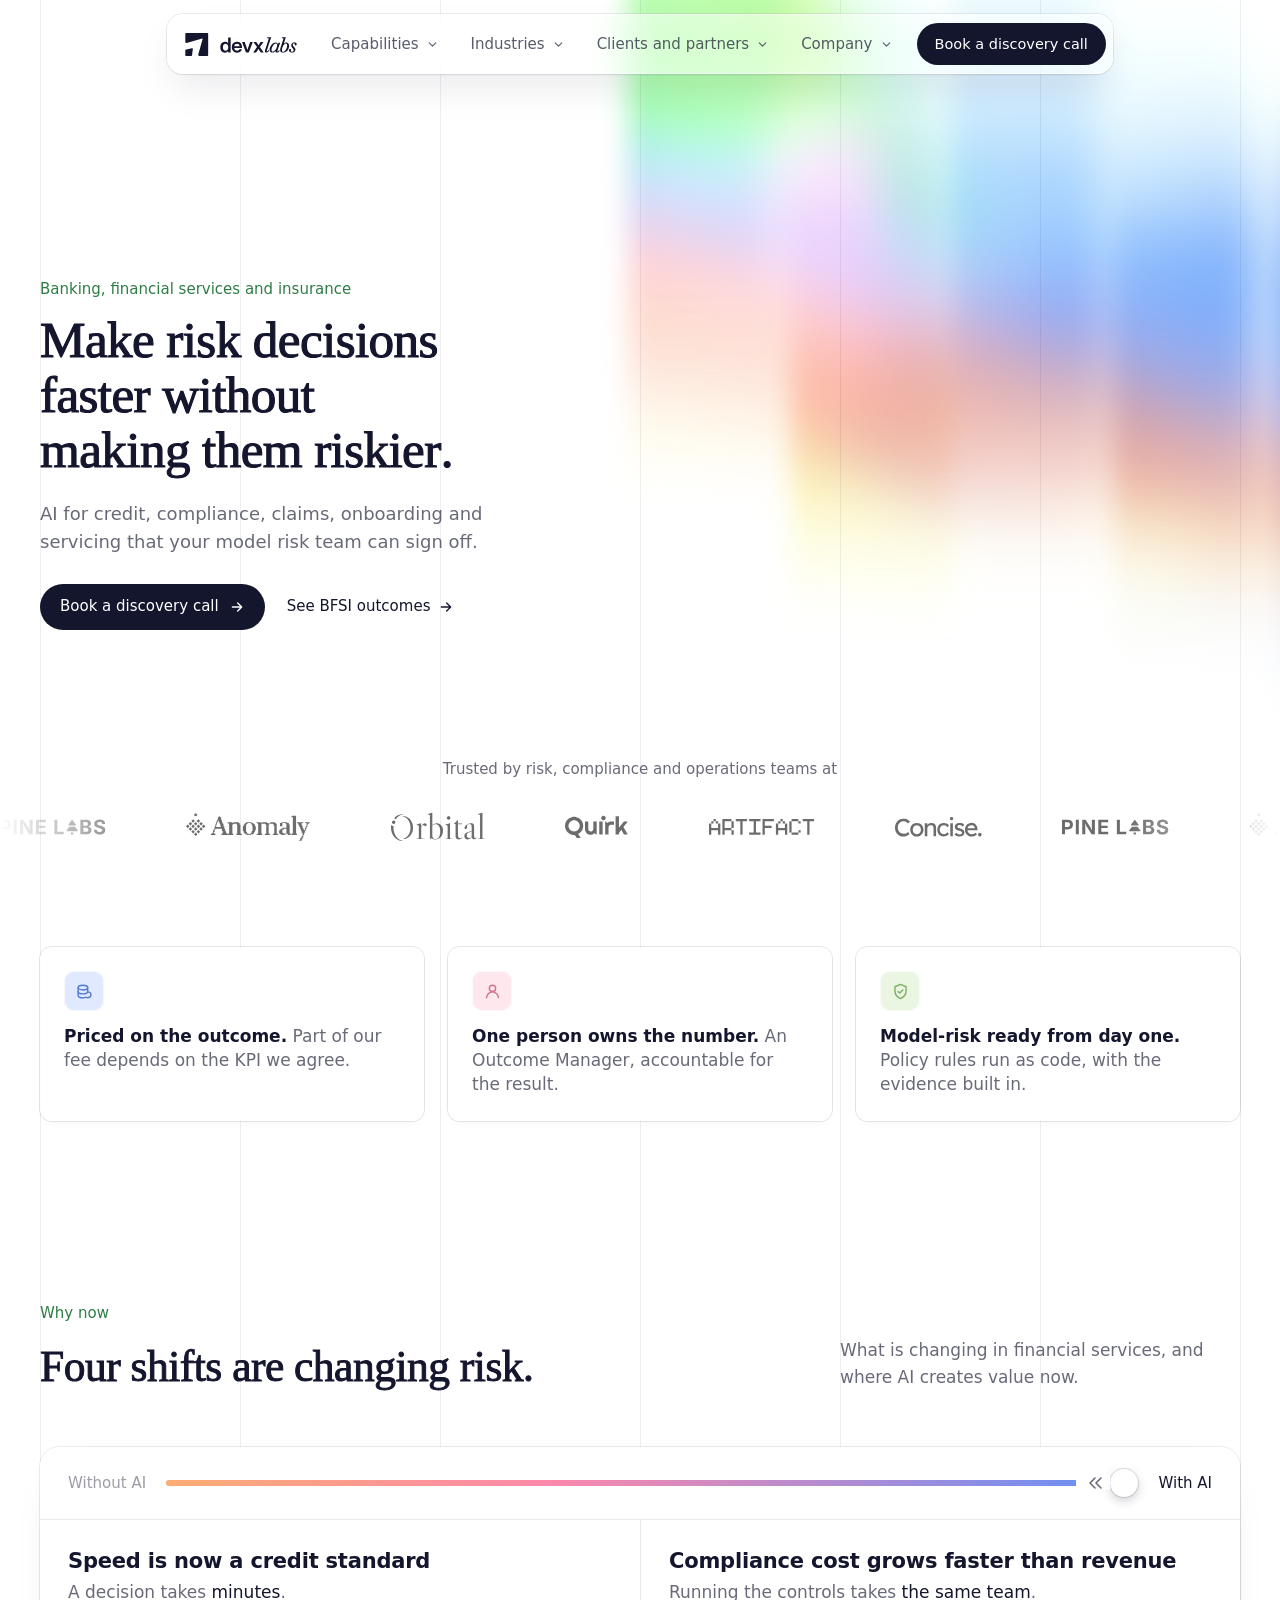
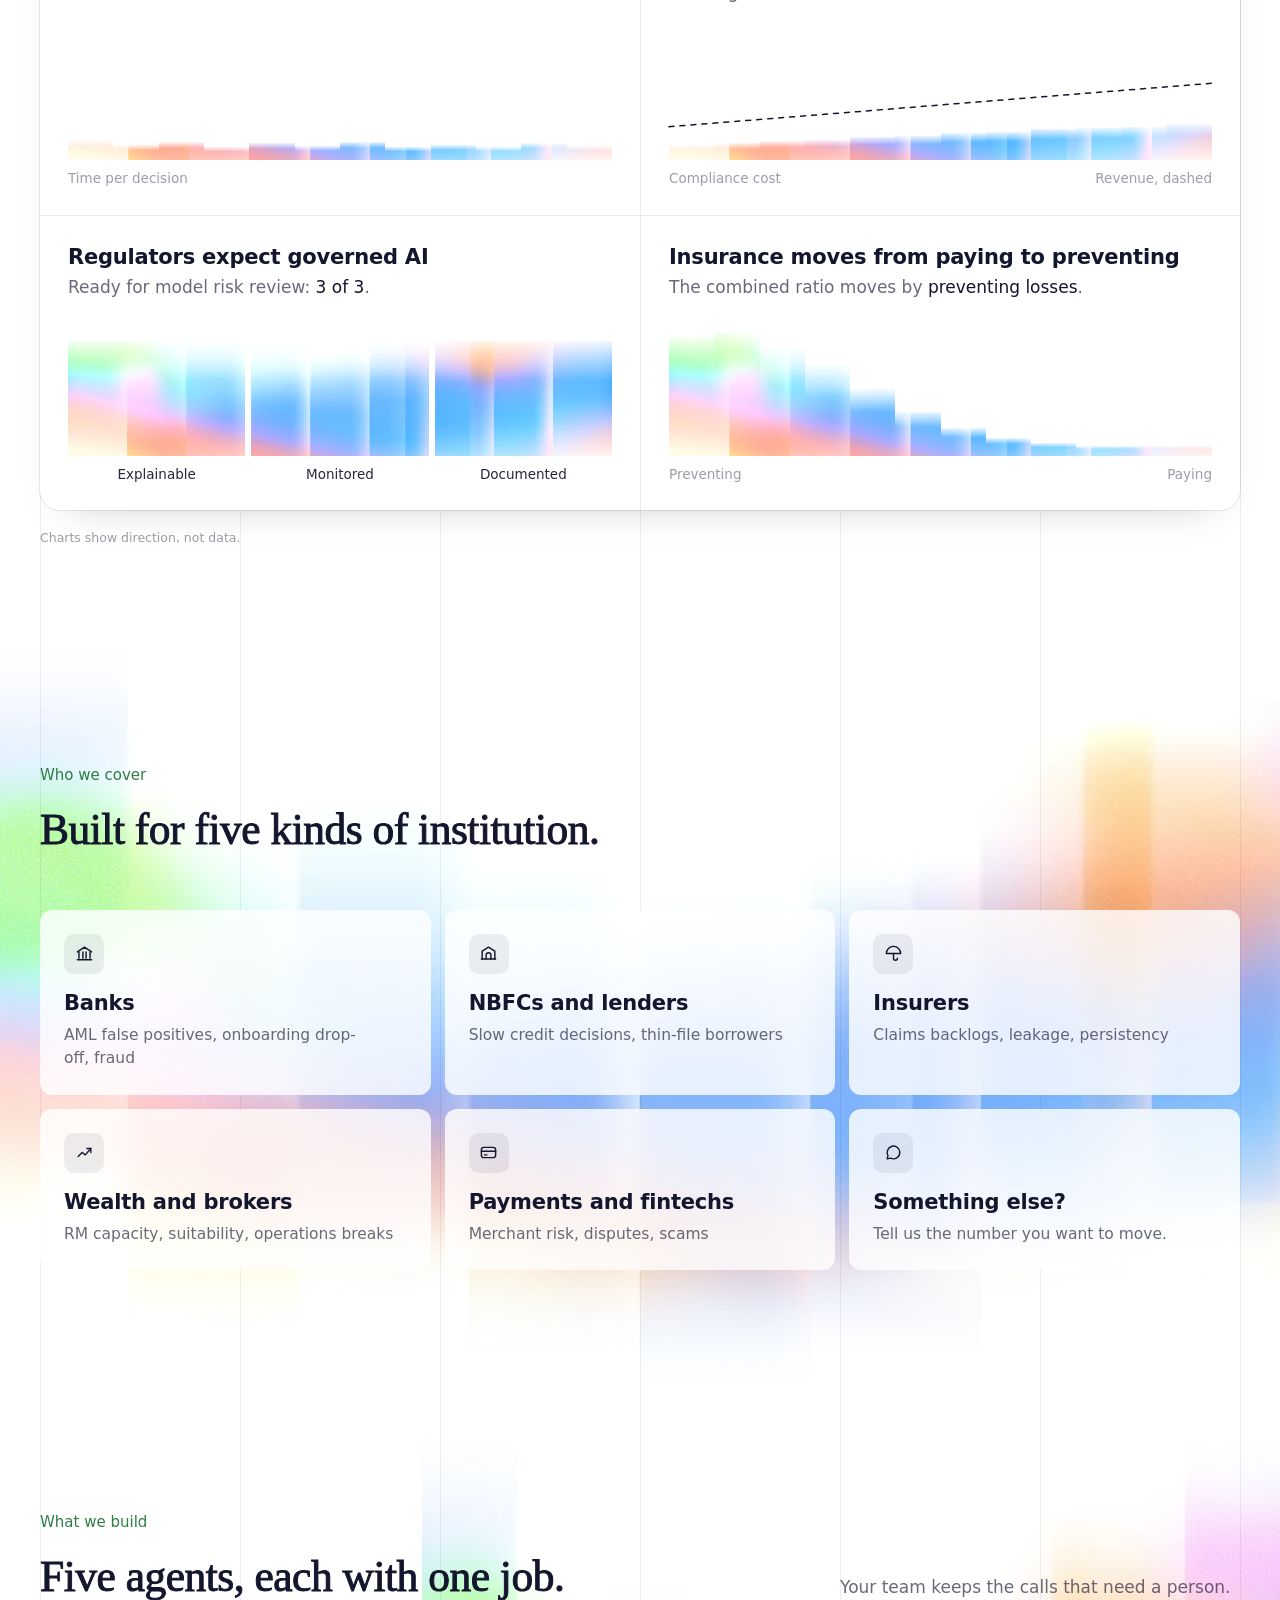
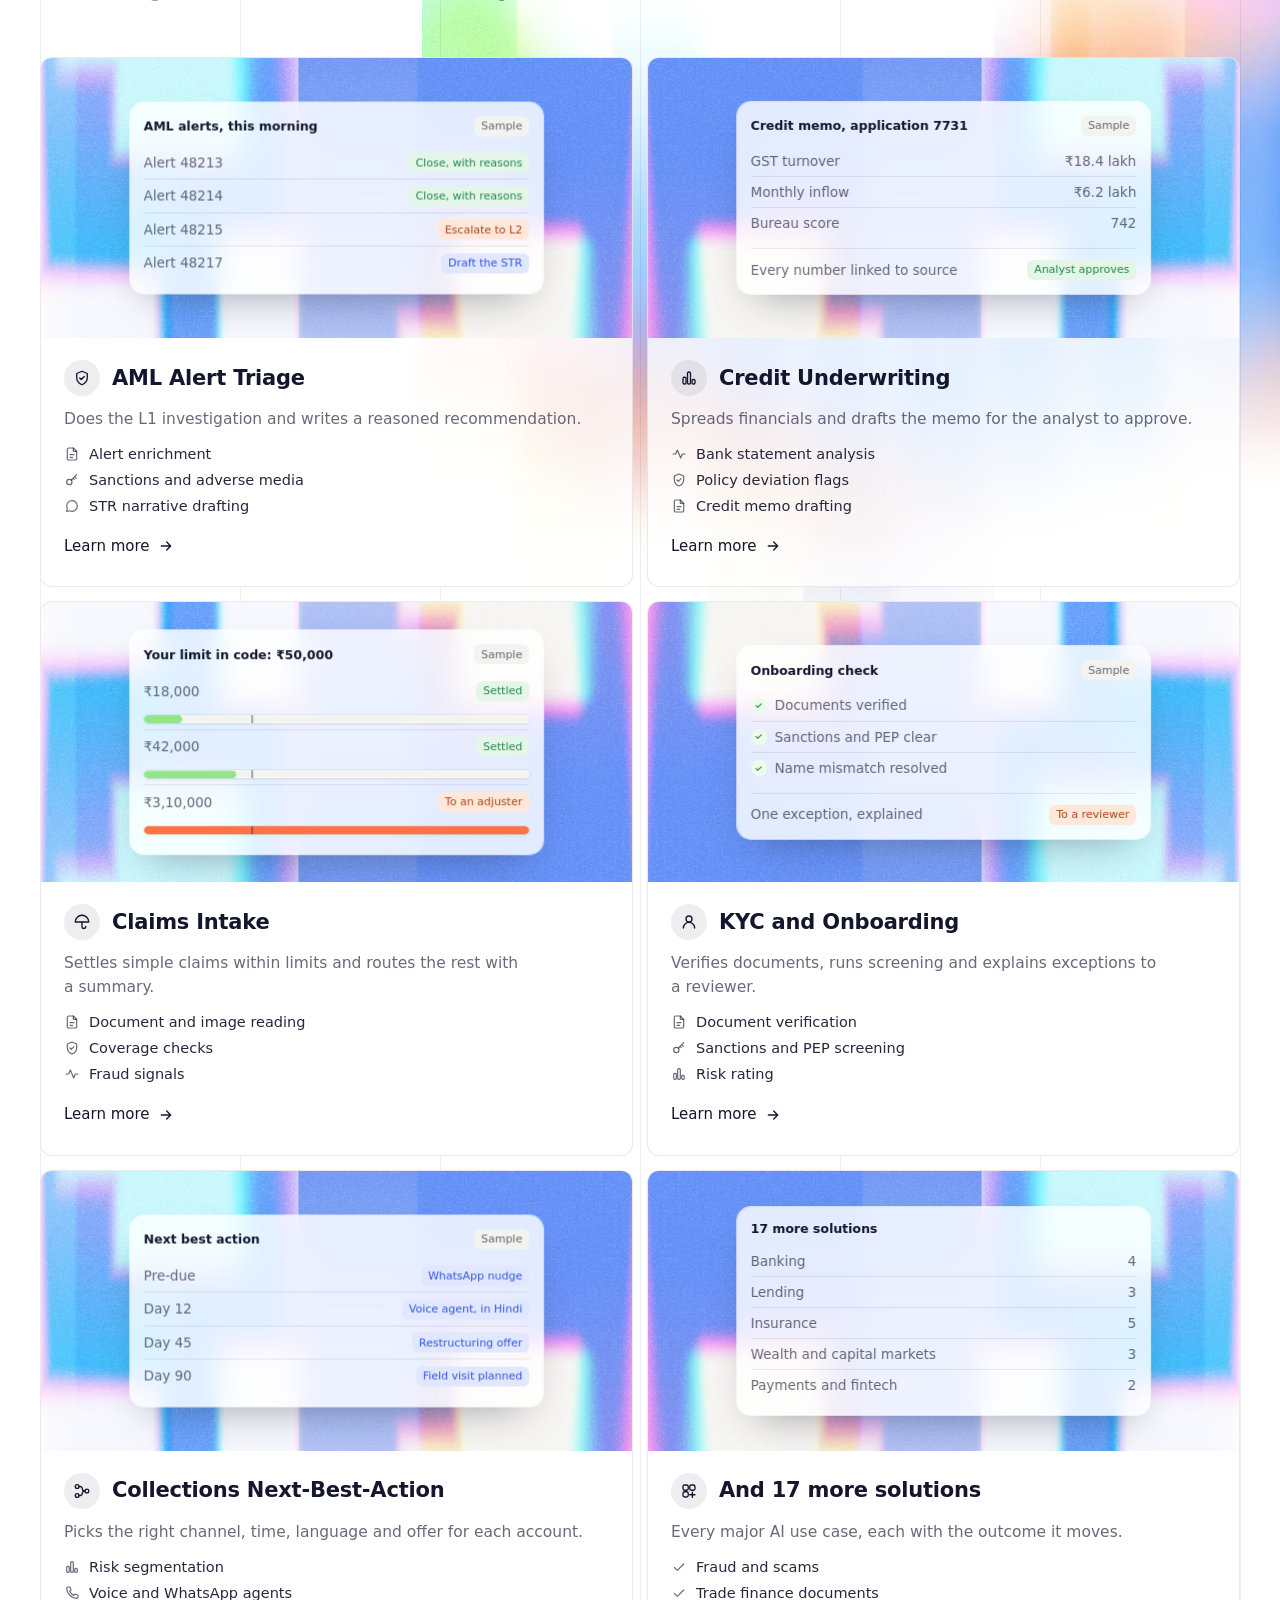
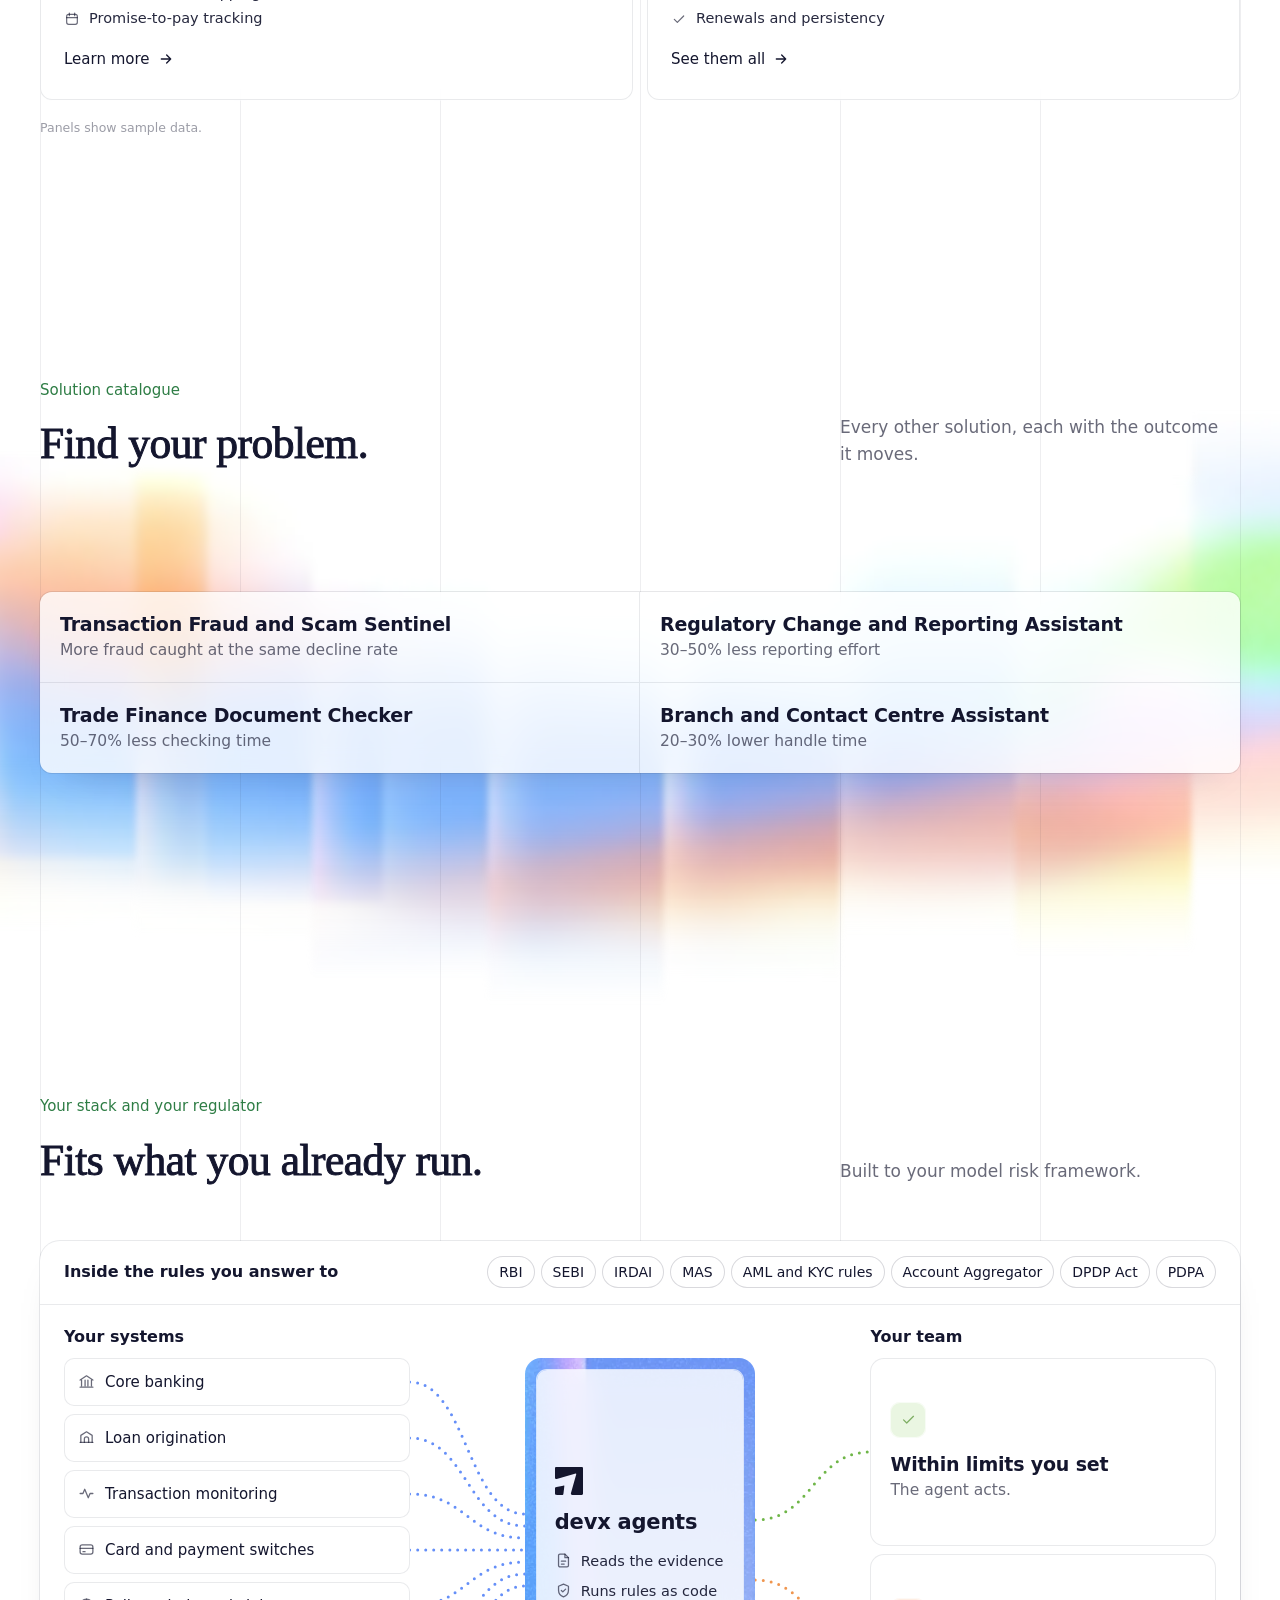
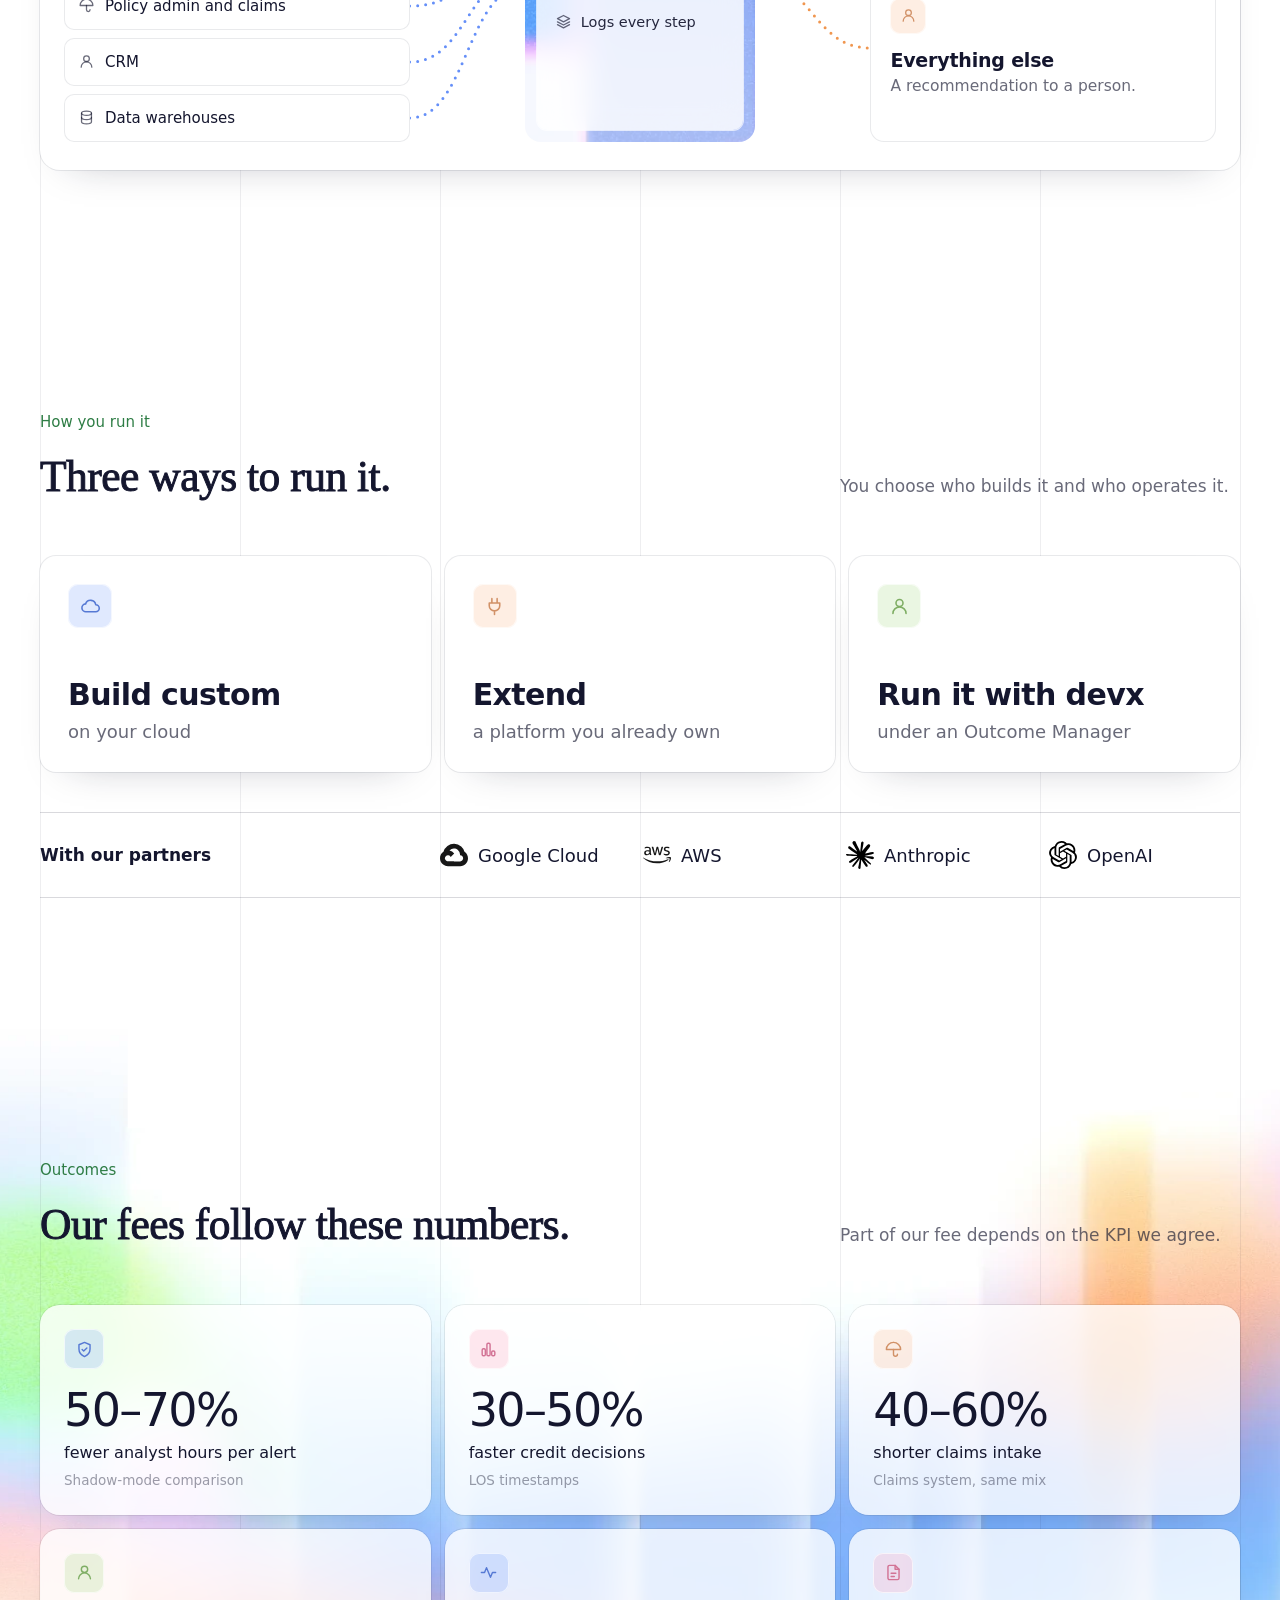
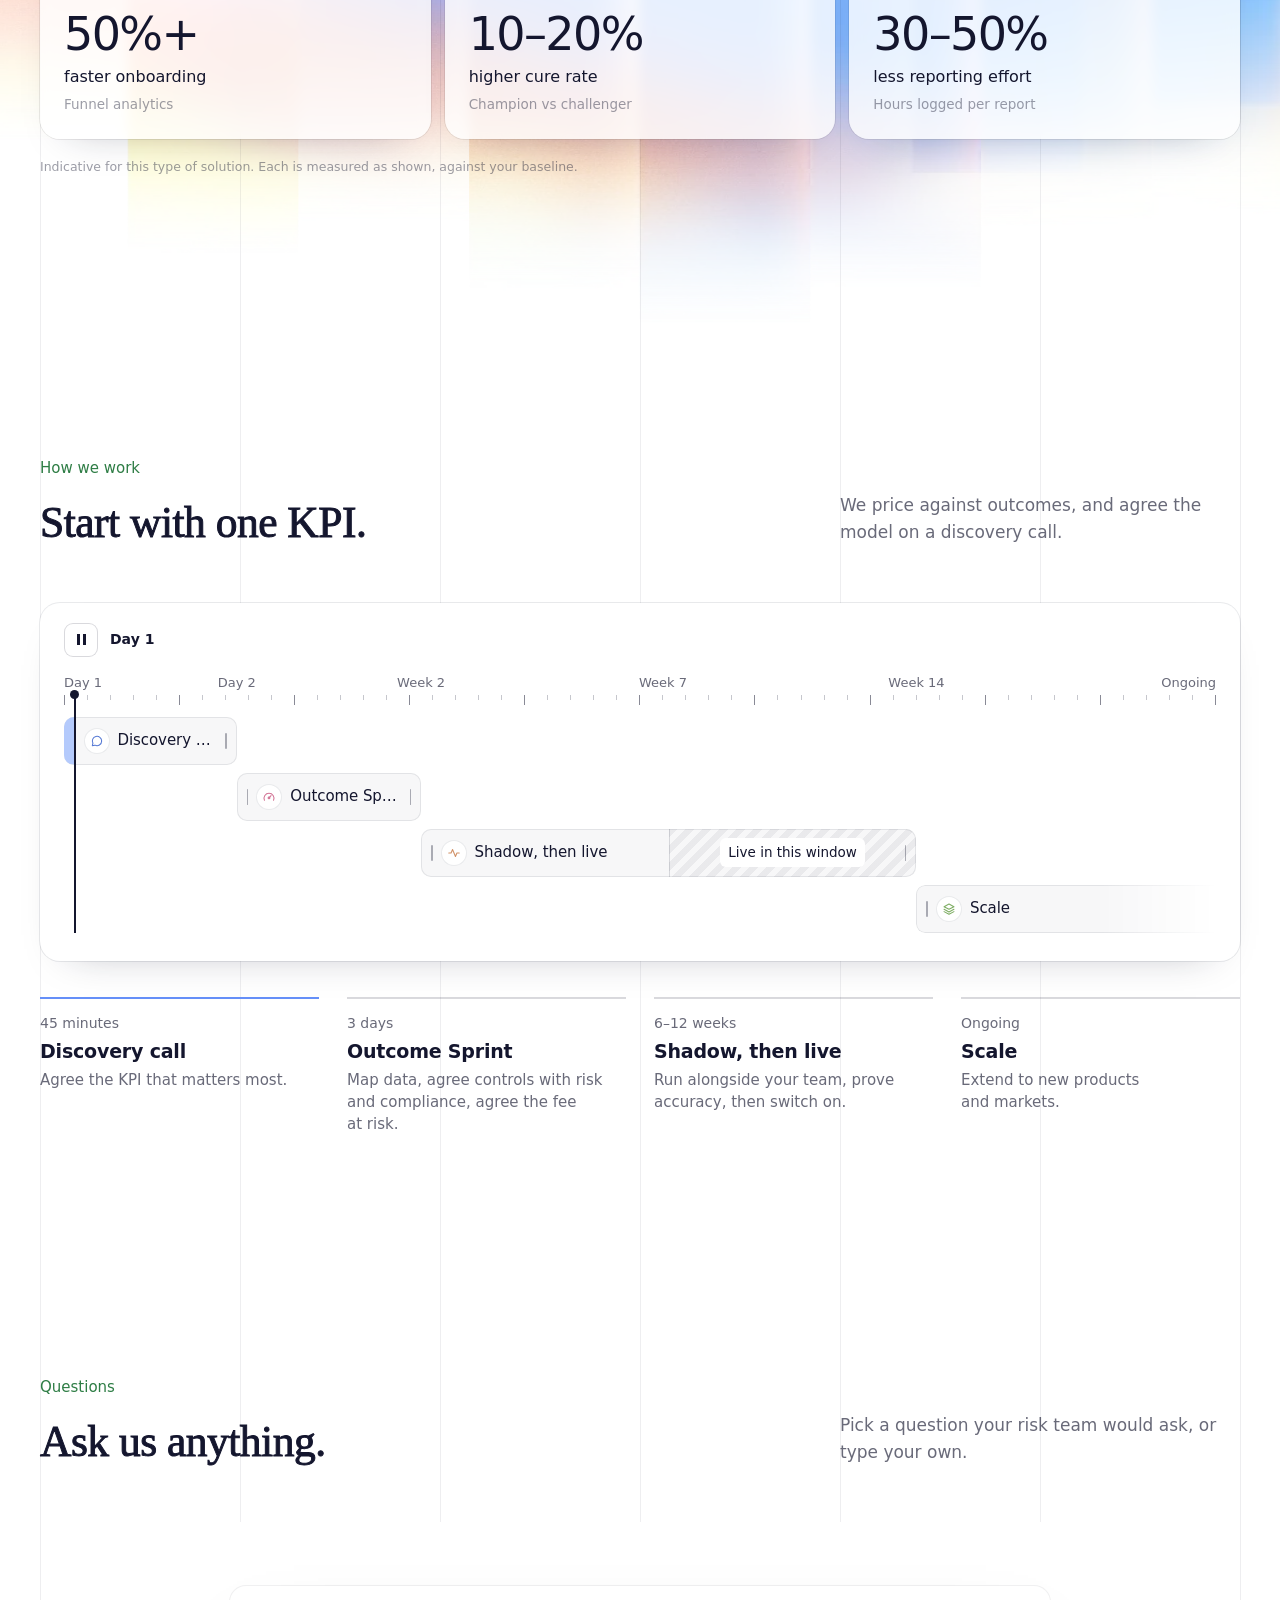
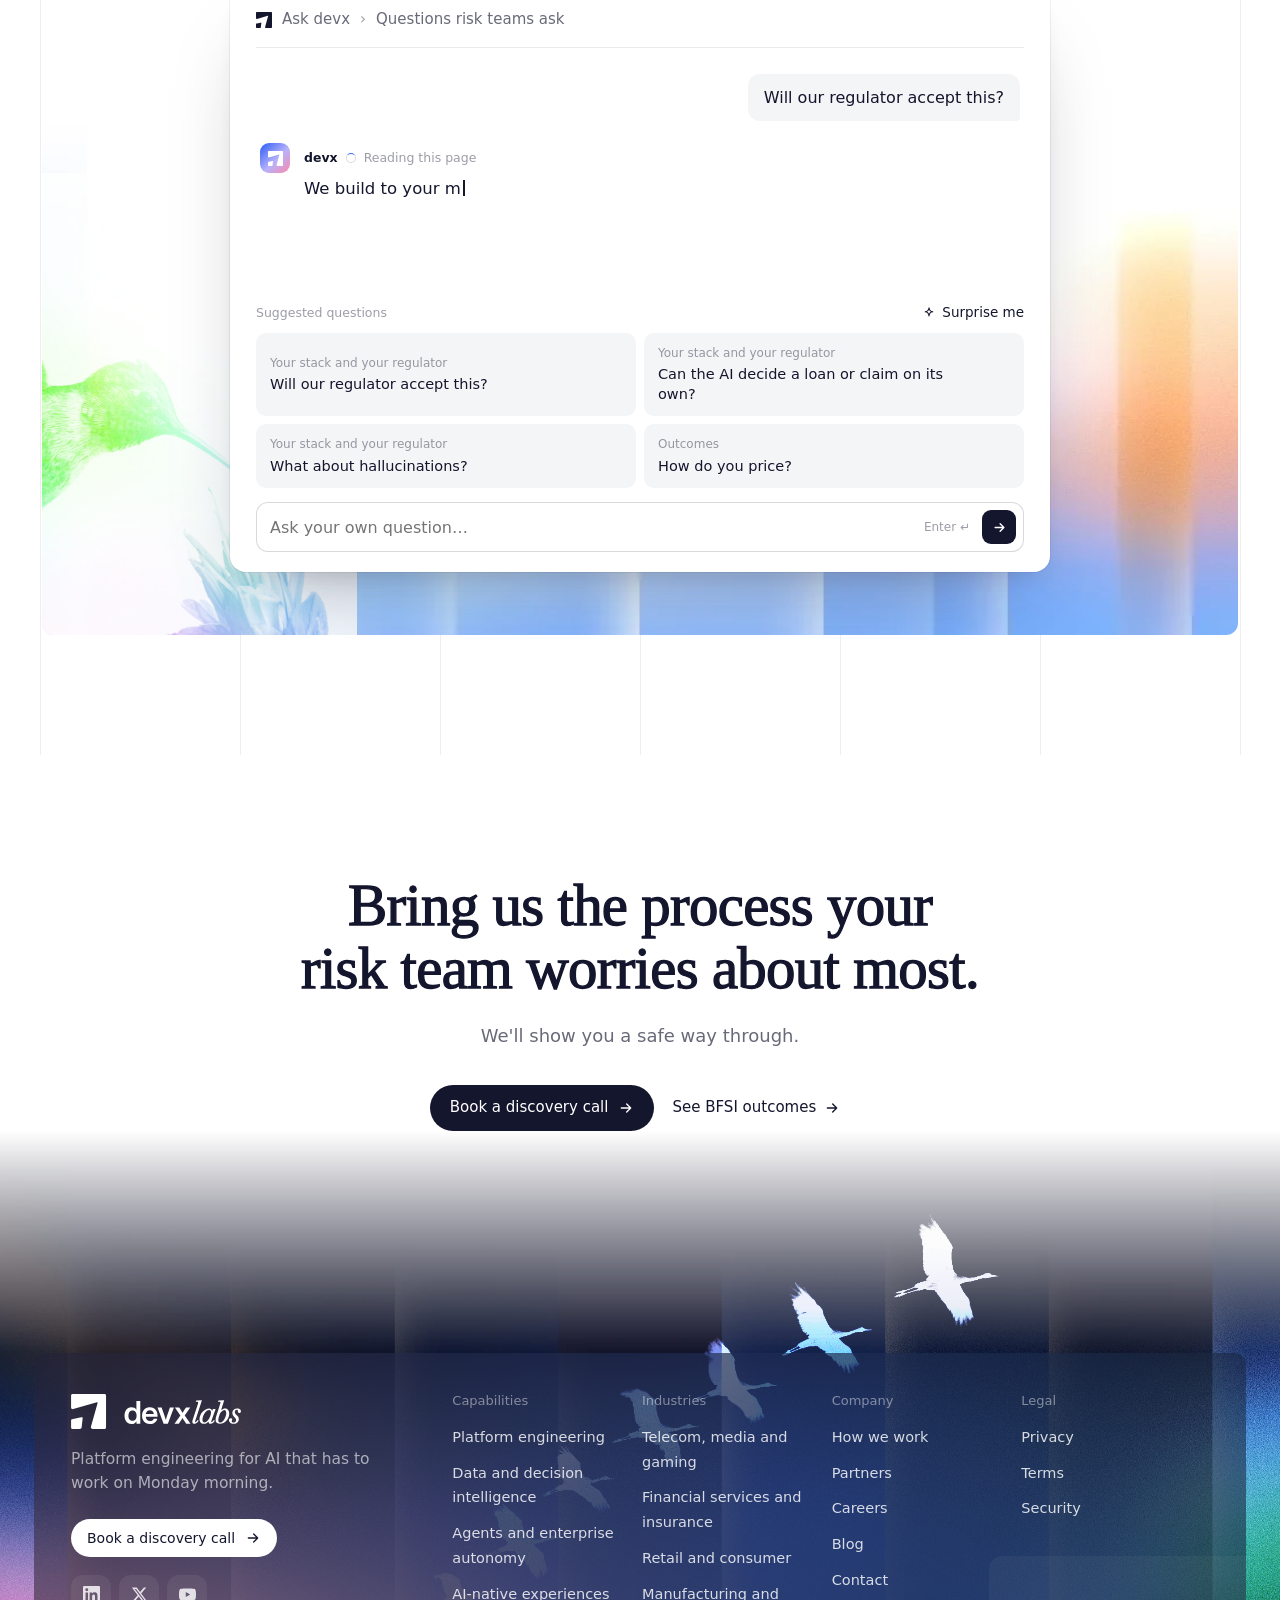
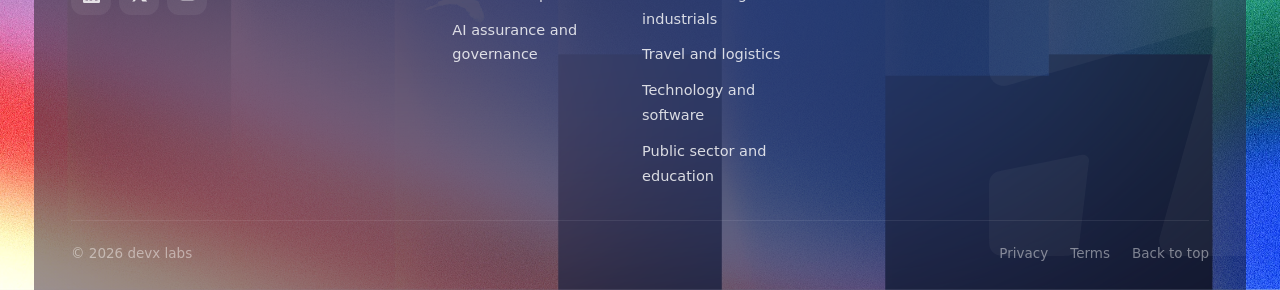
==== industry-financial-services.html @ 827ccb01 "v37: financial services page in colour Co-Authored-By: Claude Opus 5.5 <noreply@anthropic.com>" ====
<!doctype html>
<html lang="en"><head>
<meta charset="utf-8"><meta name="viewport" content="width=device-width, initial-scale=1">
<title>Banking, Financial Services and Insurance · devx labs</title>
<meta name="description" content="Make risk decisions faster without making them riskier. AI for credit, compliance, claims, onboarding and servicing that your model risk team can sign off. Shorter cycle times, fewer false positives, and a full audit trail behind every decision.">
<style>/* v28: antimetal-simple. One paper canvas whose light changes with the story (day, night for
   the problem, a stripe dawn back to day), one heading face (Cooper Light, thickened), Inter Display
   for everything else, dashed hairlines between sections, hairline cell grids, art only inside
   framed panels, devx blue as the only UI accent. */
/* registered so the whole page's light can transition: html.night swaps these, every var() follows */
@property --paper { syntax: "<color>"; inherits: true; initial-value: #fff; }
@property --hi { syntax: "<color>"; inherits: true; initial-value: #f6f5f1; }
@property --card { syntax: "<color>"; inherits: true; initial-value: #fff; }
@property --ink { syntax: "<color>"; inherits: true; initial-value: #14162e; }
@property --on-ink { syntax: "<color>"; inherits: true; initial-value: #fff; }
@property --t1 { syntax: "<color>"; inherits: true; initial-value: rgba(20,22,46,.92); }
@property --t2 { syntax: "<color>"; inherits: true; initial-value: rgba(20,22,46,.64); }
@property --t3 { syntax: "<color>"; inherits: true; initial-value: rgba(20,22,46,.42); }
@property --line { syntax: "<color>"; inherits: true; initial-value: rgba(20,22,46,.09); }
@property --line-2 { syntax: "<color>"; inherits: true; initial-value: rgba(20,22,46,.16); }
@property --dash { syntax: "<color>"; inherits: true; initial-value: rgba(20,22,46,.18); }
@property --wash { syntax: "<color>"; inherits: true; initial-value: rgba(20,22,46,.045); }
@property --gl { syntax: "<color>"; inherits: true; initial-value: rgba(20,22,46,.07); }
@font-face { font-family: "CooperL"; src: local("Cooper Lt BT Light"), local("CooperLtBT-Light"), local("Cooper Light BT"); font-weight: 300 400; }
@font-face { font-family: "CooperLI"; src: local("Cooper Lt BT Light Italic"), local("CooperLtBT-LightItalic"), local("Cooper Light Italic BT"); font-weight: 300 400; font-style: italic; }
@font-face { font-family: "InterD"; src: local("Inter Display"), local("InterDisplay-Regular"); font-weight: 400; }
@font-face { font-family: "InterD"; src: local("Inter Display Medium"), local("InterDisplay-Medium"); font-weight: 500; }
@font-face { font-family: "InterD"; src: local("Inter Display SemiBold"), local("InterDisplay-SemiBold"); font-weight: 600; }
@font-face { font-family: "InterD"; src: local("Inter Display Bold"), local("InterDisplay-Bold"); font-weight: 700; }

:root {
  --head: "CooperL", "Cooper Lt BT", Georgia, serif;
  --text: "InterD", "Inter Display", Inter, ui-sans-serif, system-ui, sans-serif;
  --paper: #fff; --hi: #f6f5f1; --card: #fff;   /* page is white; --hi (off-white) marks highlights: cards, panels, chips */
  --ink: #14162e; --on-ink: #fff; --wash: rgba(20,22,46,.045); --gl: rgba(20,22,46,.07);
  --t1: rgba(20,22,46,.92); --t2: rgba(20,22,46,.64); --t3: rgba(20,22,46,.42);
  --line: rgba(20,22,46,.09); --line-2: rgba(20,22,46,.16); --dash: rgba(20,22,46,.18);
  --dur: 1s;
  transition: --paper var(--dur) ease, --hi var(--dur) ease, --card var(--dur) ease, --ink var(--dur) ease, --on-ink var(--dur) ease, --t1 var(--dur) ease, --t2 var(--dur) ease,
    --t3 var(--dur) ease, --line var(--dur) ease, --line-2 var(--dur) ease, --dash var(--dur) ease, --wash var(--dur) ease, --gl var(--dur) ease;
  --blue: #436bf6; --pink: #fc88ab; --orange: #ff7342; --green: #92e588; --yellow: #ffc041; --lilac: #9b8cf7;
  --blue-t: #e1e7fe; --pink-t: #ffecf2; --orange-t: #ffe9e1; --green-t: #eefbec; --yellow-t: #fff4da; --lilac-t: #efecfe;
  --col: 1200px; --gut: 24px;
  --r-lg: 24px; --r: 16px; --r-sm: 12px;
  --shadow: 0 1px 2px rgba(20,22,46,.04), 0 12px 32px -12px rgba(20,22,46,.14);
  --ease: cubic-bezier(.16,1,.3,1);
}
/* night: the problem section. Same tokens, the light is just lower */
html.night { --paper: #12142a; --hi: #1a1d38; --card: #1a1d38; --ink: #eef0f8; --on-ink: #14162e; --wash: rgba(255,255,255,.06); --gl: rgba(255,255,255,.06);
  --t1: rgba(238,240,248,.92); --t2: rgba(238,240,248,.64); --t3: rgba(238,240,248,.42);
  --line: rgba(255,255,255,.09); --line-2: rgba(255,255,255,.15); --dash: rgba(255,255,255,.14); }
*, *::before, *::after { box-sizing: border-box; }
html { scroll-behavior: smooth; scroll-padding-top: 96px; }
body { margin: 0; background: var(--paper); color: var(--ink); font: 400 16px/1.55 var(--text); -webkit-font-smoothing: antialiased; overflow-x: hidden; }
img { display: block; max-width: 100%; }
a { color: inherit; text-decoration: none; }
button { font: inherit; color: inherit; background: none; border: 0; padding: 0; cursor: pointer; }
/* Cooper Light thickened by a hairline stroke: a medium weight between the slim Light and the blocky Bold */
h1, h2 { font-family: var(--head); font-weight: 300; letter-spacing: -.012em; margin: 0; color: var(--ink); -webkit-text-stroke: .022em currentColor; text-wrap: balance; }
h3, h4 { font-family: var(--text); margin: 0; }
p { margin: 0; }
.wrap { width: min(var(--col), calc(100% - var(--gut) * 2)); margin: 0 auto; }
svg.i { width: 20px; height: 20px; fill: none; stroke: currentColor; stroke-width: 1.8; stroke-linecap: round; stroke-linejoin: round; flex: none; }

main { position: relative; }

/* buttons: pills */
.btn { display: inline-flex; align-items: center; gap: 10px; height: 46px; padding: 0 20px; border-radius: 999px; font: 500 15px/1 var(--text); white-space: nowrap; transition: background .25s, border-color .25s, transform .25s var(--ease); }
.btn svg.i { width: 16px; height: 16px; stroke-width: 2; transition: transform .3s var(--ease); }
.btn:hover svg.i, .tlink:hover svg.i { transform: translateX(2px); }
.btn.dark { background: var(--ink); color: var(--on-ink); }
.btn.dark:hover { opacity: .88; }
.btn.light { background: var(--card); color: var(--ink); box-shadow: inset 0 0 0 1px var(--line-2); }
.btn.light:hover { box-shadow: inset 0 0 0 1px var(--ink); }
.btn.sm { height: 38px; padding: 0 16px; font-size: 14px; }
.tlink { display: inline-flex; align-items: center; gap: 8px; height: 46px; padding: 0 10px; font: 500 15px/1 var(--text); color: var(--ink); }
.tlink svg.i { width: 16px; height: 16px; stroke-width: 2; transition: transform .3s var(--ease); }

/* ---------- nav: quiet translucent paper pills, after antimetal ---------- */
.nav { position: fixed; z-index: 50; top: 14px; left: 0; right: 0; opacity: 0; transform: translateY(-8px); transition: opacity .8s var(--ease), transform .8s var(--ease); }
.ready .nav, .no-intro .nav { opacity: 1; transform: none; }
.nav .wrap { display: block; }   /* same width as the grid: the bar's edges sit on the outer lines */
/* one glass bar holds the logo, the menus and the button (the glass from the Outcomes tabs) */
.bar { position: relative; display: flex; justify-content: space-between; align-items: center; gap: 12px; height: 60px; padding: 0 7px 0 4px; border-radius: 16px;
  background: rgba(255,255,255,.42); backdrop-filter: blur(18px) saturate(1.4); -webkit-backdrop-filter: blur(18px) saturate(1.4);
  box-shadow: inset 0 0 0 1px rgba(255,255,255,.65), 0 0 0 1px rgba(20,22,46,.08), 0 1px 2px rgba(20,22,46,.05); transition: background .35s, box-shadow .35s; }
.nav.scrolled .bar { background: rgba(255,255,255,.55); box-shadow: inset 0 0 0 1px rgba(255,255,255,.9), 0 0 0 1px rgba(20,22,46,.1), 0 18px 40px -22px rgba(20,22,46,.35); }
.nav.dark .bar { background: rgba(20,22,46,.5); box-shadow: inset 0 0 0 1px rgba(255,255,255,.1), 0 18px 40px -22px rgba(0,0,0,.5); }
.pill { position: relative; border-radius: 12px; background: rgba(246,245,241,.7); backdrop-filter: blur(12px) saturate(1.3); -webkit-backdrop-filter: blur(12px) saturate(1.3);
  box-shadow: inset 0 1px 0 rgba(255,255,255,.9), 0 0 0 1px rgba(20,22,46,.07), 0 1px 2px rgba(20,22,46,.04); transition: background .35s, box-shadow .35s; }
.nav.scrolled .pill { background: rgba(250,250,247,.82); box-shadow: inset 0 1px 0 #fff, 0 0 0 1px rgba(20,22,46,.08), 0 8px 24px -16px rgba(20,22,46,.25); }
.brand { display: flex; align-items: center; height: 52px; padding: 0 16px; }
.brand svg { width: 116px; height: 24px; color: var(--ink); transition: color .35s; }
.links { position: relative; display: flex; align-items: center; gap: 2px; height: 52px; }
.links > button { display: flex; align-items: center; gap: 5px; height: 40px; padding: 0 12px; border-radius: 8px; font: 500 14.5px/1 var(--text); color: var(--t2); transition: color .2s, background .2s; }
.links > button svg { width: 13px; height: 13px; stroke-width: 2; transition: transform .3s var(--ease); }
.links > button:hover, .links > button[aria-expanded="true"] { color: var(--ink); background: rgba(20,22,46,.045); }
.links > button[aria-expanded="true"] svg { transform: rotate(180deg); }
.links .sep { width: 1px; height: 18px; background: var(--line-2); margin: 0 8px 0 6px; }
.links .btn { height: 40px; padding: 0 16px; font-size: 14.5px; }
.links > .menu-btn { display: none; }
/* over the dark footer the pills turn to night glass */
.nav.dark .pill { background: rgba(20,22,46,.55); box-shadow: inset 0 1px 0 rgba(255,255,255,.08), 0 0 0 1px rgba(255,255,255,.09); }
.nav.dark .brand svg { color: #fff; }
.nav.dark .links > button { color: rgba(255,255,255,.66); } .nav.dark .links > button:hover { color: #fff; background: rgba(255,255,255,.08); }
.nav.dark .links .sep { background: rgba(255,255,255,.16); }
.nav.dark .links .btn.dark { background: #fff; color: #14162e; }
.mega { position: absolute; top: calc(100% + 8px); right: 0; width: 680px; padding: 8px; border-radius: 14px; background: rgba(252,252,250,.97); backdrop-filter: blur(16px); -webkit-backdrop-filter: blur(16px);
  box-shadow: inset 0 1px 0 #fff, 0 0 0 1px rgba(20,22,46,.08), 0 24px 60px -24px rgba(20,22,46,.3);
  opacity: 0; visibility: hidden; transform: translateY(-6px); transition: opacity .25s, transform .35s var(--ease), visibility 0s .35s; }
.mega.open { opacity: 1; visibility: visible; transform: none; transition: opacity .25s, transform .35s var(--ease); }
.mega .cols { display: grid; grid-template-columns: 1fr 1fr; gap: 4px; }
.mega .cols.three { grid-template-columns: 1fr 1fr 1fr; }
.mega h4 { padding: 12px 12px 6px; font: 500 13px/1.3 var(--text); color: var(--t3); }
.mega ul { list-style: none; margin: 0; padding: 0; }
.mega li a { display: flex; align-items: center; gap: 12px; padding: 8px 12px; border-radius: 9px; font-size: 14.5px; line-height: 1.3; color: var(--t1); transition: background .2s; }
.mega li a:hover { background: rgba(20,22,46,.045); }
.mega li a .ic { width: 30px; height: 30px; border-radius: 9px; display: grid; place-items: center; background: var(--wash); color: var(--ink); flex: none; }
.mega li a .ic svg.i { width: 15px; height: 15px; }
.mega li a .ic.prac i { width: 17px; height: 17px; background: currentColor; -webkit-mask: var(--ic) center / contain no-repeat; mask: var(--ic) center / contain no-repeat; transition: background .3s ease; }
.mega li a:hover .ic.prac i { background: linear-gradient(135deg, #436bf6, #fc88ab 65%, #ff7342); }
.mega .feat { grid-column: 1 / -1; display: flex; align-items: center; justify-content: space-between; gap: 16px; margin-top: 6px; padding: 13px 14px; border-radius: 10px; background: var(--hi); font-size: 14px; color: var(--t2); }
.mega .feat b { color: var(--ink); font-weight: 600; }
/* over the night and the footer the dropdown turns to night glass too, with its own fixed colours */
.nav.dark .mega { background: rgba(26,29,56,.96); box-shadow: inset 0 1px 0 rgba(255,255,255,.07), 0 0 0 1px rgba(255,255,255,.09), 0 24px 60px -24px rgba(0,0,0,.6); }
.nav.dark .mega h4 { color: rgba(238,240,248,.45); }
.nav.dark .mega li a { color: rgba(238,240,248,.88); }
.nav.dark .mega li a:hover { background: rgba(255,255,255,.07); }
.nav.dark .mega li a .ic { background: rgba(255,255,255,.08); color: #eef0f8; }
.nav.dark .mega .feat { background: rgba(255,255,255,.06); color: rgba(238,240,248,.62); }
.nav.dark .mega .feat b, .nav.dark .mega .feat svg { color: #fff; }

/* ---------- icons: one ink, no hue per item ---------- */
.tile { display: inline-grid; place-items: center; flex: none; width: 44px; height: 44px; border-radius: 14px; background: var(--wash); color: var(--ink); }
.tile svg.i { width: 22px; height: 22px; }
.ic { display: inline-grid; place-items: center; flex: none; width: 34px; height: 34px; border-radius: 10px; background: var(--wash); color: var(--ink); }
.ic svg.i { width: 18px; height: 18px; }

/* ---------- sections ---------- */
section { position: relative; z-index: 1; }
.sec { padding: 120px 0; border-top: 1px dashed var(--dash); }
.label { display: inline-flex; align-items: center; gap: 8px; font: 500 15px/1 var(--text); color: var(--t2); }
.sh { display: grid; grid-template-columns: minmax(0, 1.25fr) minmax(0, .75fr); gap: 32px 64px; align-items: end; margin-bottom: 56px; }
.sh h2 { margin-top: 18px; font-size: clamp(30px, 3.4vw, 46px); line-height: 1.1; max-width: 760px; }
.sh .lead { font-size: 17px; line-height: 1.6; color: var(--t2); max-width: 420px; justify-self: end; }
.card { background: var(--hi); border-radius: var(--r-lg); box-shadow: 0 0 0 1px var(--line); }
/* hairline cell grids (the firecrawl way): one container, 1px gaps show the line colour */
.cells { display: grid; gap: 1px; background: var(--line-2); border: 1px solid var(--line-2); border-radius: 20px; overflow: hidden; }
.cells.c3 { grid-template-columns: repeat(3, 1fr); } .cells.c4 { grid-template-columns: repeat(4, 1fr); }
.cell { background: var(--hi); padding: 12px; display: flex; flex-direction: column; min-width: 0; }
.cell .body { padding: 18px 8px 10px; display: flex; flex-direction: column; gap: 8px; flex: 1; }
.cell h3 { font: 600 18px/1.3 var(--text); letter-spacing: -.01em; color: var(--ink); }
.cell .body > p { font-size: 15px; line-height: 1.5; color: var(--t2); }
.sample { margin-top: 14px; font-size: 13px; color: var(--t3); }

/* art panel: art lives here and only here */
.art { position: relative; overflow: hidden; border-radius: 12px; background: #eef1fe; isolation: isolate; }
.art > svg.stripes, .art > .bg { position: absolute; inset: 0; width: 100%; height: 100%; object-fit: cover; }
.art .obj { position: absolute; pointer-events: none; }
.art .obj.mul { mix-blend-mode: multiply; }

/* ---------- hero: one column grid; text on paper, stripes locked to the columns, the console drawn in lines then filled ---------- */
.hero { position: relative; padding: 136px 0 0; text-align: center; overflow: hidden; }
.hero > .wrap, .hero .trust { position: relative; z-index: 2; }
.glines { position: absolute; inset: 0; z-index: 1; pointer-events: none;
  -webkit-mask-image: linear-gradient(180deg, #000 0%, #000 82%, transparent 100%); mask-image: linear-gradient(180deg, #000 0%, #000 82%, transparent 100%); }
.glines i { position: absolute; top: 0; bottom: 0; width: 1px; background: var(--gl); transform: scaleY(0); transform-origin: top; transition: transform 1.4s var(--ease); transition-delay: var(--gd, 0s); }
.ready .glines i, .no-intro .glines i, .glines.static i { transform: none; }
.hero h1 { margin: 0 auto; max-width: 860px; font-size: clamp(40px, 4.9vw, 68px); line-height: 1.06; }
.hero .lead { margin: 22px auto 0; max-width: 580px; font-size: 18px; line-height: 1.55; color: var(--t2); }
.hero .acts { display: flex; justify-content: center; flex-wrap: wrap; gap: 8px; margin-top: 30px; }
/* hero choreography: held until the intro hands over (html.ready), staggered by --d */
.hi { opacity: 0; transform: translateY(14px); filter: blur(6px); transition: opacity 1s var(--ease), transform 1s var(--ease), filter 1s var(--ease); transition-delay: var(--d, 0s); }
.ready .hi, .no-intro .hi { opacity: 1; transform: none; filter: none; }
.stage { position: relative; margin-top: 24px; height: 600px; }
.stage canvas { position: absolute; z-index: 0; left: 0; top: 0; width: 100%; height: 100%; display: block;
  -webkit-mask-image: linear-gradient(180deg, transparent 0%, #000 16%, #000 80%, transparent 100%); mask-image: linear-gradient(180deg, transparent 0%, #000 16%, #000 80%, transparent 100%); }
.console { position: absolute; z-index: 3; left: 50%; top: 110px; transform: translateX(-50%); width: min(1000px, calc(100% - 48px)); height: 470px; border-radius: 16px; text-align: left;
  display: grid; grid-template-columns: 210px 1fr; overflow: hidden; font-size: 13px; background: rgba(255,255,255,0); box-shadow: 0 0 0 0 transparent;
  transition: background .7s ease, box-shadow 1s ease; }
.console > :not(.wireframe) { opacity: 0; transition: opacity .7s ease .15s; }
.console.filled { background: #fff; box-shadow: 0 0 0 1px rgba(20,22,46,.06), 0 40px 80px -30px rgba(20,22,46,.45), 0 12px 24px -12px rgba(20,22,46,.15); }
.console.filled > :not(.wireframe) { opacity: 1; }
.wireframe { position: absolute; inset: 0; width: 100%; height: 100%; pointer-events: none; overflow: visible; z-index: 3; transition: opacity .6s ease; }
.wireframe * { fill: none; stroke: rgba(20,22,46,.34); stroke-width: 1; stroke-dasharray: var(--len); stroke-dashoffset: var(--len); transition: stroke-dashoffset 1.1s var(--ease); transition-delay: var(--wd, 0s); }
.console.draw .wireframe * { stroke-dashoffset: 0; }
.console.filled .wireframe { opacity: 0; }
.con-rail { padding: 16px 12px; background: #f7f7f5; }
.con-rail .who { display: flex; align-items: center; gap: 10px; padding: 4px 6px 16px; font-weight: 600; font-size: 13.5px; color: #14162e; }
.con-rail .who svg { width: 22px; height: 22px; color: #14162e; }
.con-rail h5 { margin: 10px 6px 6px; font: 500 12px/1 var(--text); color: var(--t3); }
.con-rail a { display: flex; align-items: center; gap: 9px; height: 32px; padding: 0 8px; border-radius: 9px; color: var(--t2); transition: background .3s, color .3s; }
.con-rail a.on { background: rgba(20,22,46,.06); color: #14162e; font-weight: 500; }
.con-rail a i { width: 8px; height: 8px; border-radius: 50%; flex: none; }
.con-main { padding: 18px 24px; display: flex; flex-direction: column; gap: 12px; min-width: 0; }
.con-top { display: flex; align-items: center; justify-content: space-between; gap: 12px; height: 28px; }
.con-top b { font-size: 15px; font-weight: 600; color: #14162e; }
.story { display: flex; flex-direction: column; gap: 12px; flex: 1; min-height: 0; transition: opacity .4s ease; }
.story.out { opacity: 0; }
.msg { display: grid; grid-template-columns: 76px 1fr; gap: 12px; align-items: start; min-height: 40px; padding: 10px 12px; border-radius: 12px; background: rgba(20,22,46,.04); }
.msg.a { background: #e1e7fe; }
.msg .mw { font-size: 12px; color: var(--t3); padding-top: 1px; }
.msg p { color: #14162e; line-height: 1.45; min-height: 19px; }
.msg p.typing::after { content: ""; display: inline-block; width: 7px; height: 14px; margin-left: 2px; vertical-align: -2px; background: #436bf6; animation: caret .8s steps(1) infinite; }
@keyframes caret { 50% { opacity: 0; } }
.trace { list-style: none; margin: 0; padding: 0 2px; display: grid; gap: 0; min-height: 170px; align-content: start; }
.trace li { display: grid; grid-template-columns: 18px 170px 1fr 64px; gap: 10px; align-items: center; height: 34px; color: var(--t2); animation: tin .45s var(--ease) both; }
.trace li b { font-weight: 500; color: #14162e; }
.trace li em { font-style: normal; text-align: right; color: var(--t3); font-variant-numeric: tabular-nums; }
.trace .dot { width: 14px; height: 14px; border-radius: 50%; display: grid; place-items: center; background: rgba(20,22,46,.08); }
.trace .run .dot { background: #e6ecfe; box-shadow: 0 0 0 0 rgba(67,107,246,.35); animation: ping 1s ease-out infinite; }
.trace .ok .dot { background: #eefbec; } .trace .ok .dot::after { content: ""; width: 7px; height: 7px; border-radius: 50%; background: #92e588; box-shadow: 0 0 0 1px rgba(47,138,73,.25); }
.trace .warn .dot { background: #ffe9e1; } .trace .warn .dot::after { content: ""; width: 7px; height: 7px; border-radius: 50%; background: #ff7342; }
.trace .warn span { color: #d9541f; }
@keyframes tin { from { opacity: 0; transform: translateY(-4px); } }
@keyframes ping { 70% { box-shadow: 0 0 0 6px rgba(67,107,246,0); } 100% { box-shadow: 0 0 0 0 rgba(67,107,246,0); } }
.sum { display: grid; grid-template-columns: repeat(3, 1fr); gap: 8px; margin-top: auto; opacity: 0; transform: translateY(4px); transition: opacity .5s ease, transform .5s var(--ease); }
.sum.on { opacity: 1; transform: none; }
.sum div { padding: 9px 12px; border-radius: 10px; background: rgba(20,22,46,.04); }
.sum span { display: block; font-size: 11.5px; color: var(--t3); }
.sum b { font-size: 15px; font-weight: 600; color: #14162e; font-variant-numeric: tabular-nums; }
.sum b em { font-style: normal; font-size: 11.5px; font-weight: 500; color: #2f8a49; margin-left: 6px; }
.trust { padding: 104px 0 104px; text-align: center; }   /* clear of the console and its shadow */
.trust p { font-size: 15px; color: var(--t2); }
/* the client strip runs on its own: full width, faded at both edges, pauses under the pointer */
.marq { margin-top: 30px; overflow: hidden; -webkit-mask-image: linear-gradient(90deg, transparent, #000 12%, #000 88%, transparent); mask-image: linear-gradient(90deg, transparent, #000 12%, #000 88%, transparent); }
.mq-t { display: flex; width: max-content; animation: marq calc(var(--n) * 3.2s) linear infinite; }
.marq:hover .mq-t { animation-play-state: paused; }
.mq-g { display: flex; align-items: center; gap: 80px; padding-right: 80px; }
.mq-g img { height: 40px; width: auto; opacity: .88; transition: opacity .25s ease; }
.marq:hover .mq-g img { opacity: .4; } .marq .mq-g img:hover { opacity: 1; }
@keyframes marq { to { transform: translateX(-50%); } }
@media (prefers-reduced-motion: reduce) { .mq-t { animation: none; flex-wrap: wrap; width: auto; justify-content: center; } .mq-g + .mq-g { display: none; } .marq { -webkit-mask-image: none; mask-image: none; } }
@media (max-width: 640px) { .trust { padding-top: 72px; } .mq-g { gap: 52px; padding-right: 52px; } .mq-g img { height: 30px; } .marq { margin-top: 22px; } }

/* ---------- problem: the night section. The tracker stays put while the four problems
   scroll past; each lights the rows it causes ---------- */
#why { position: relative; padding-bottom: 0; }
#why > .wrap { position: relative; z-index: 1; }
#why .glines { -webkit-mask-image: linear-gradient(180deg, transparent 0%, #000 8%, #000 70%, transparent 92%); mask-image: linear-gradient(180deg, transparent 0%, #000 8%, #000 70%, transparent 92%); }
.prob-grid { display: grid; grid-template-columns: minmax(0, 1.05fr) minmax(0, .95fr); gap: 64px; align-items: start; }
.tracker { position: sticky; top: max(110px, calc(50vh - 190px)); }
.vig.sheet { position: relative; left: auto; top: auto; transform: none; width: 100%; padding: 18px 18px 14px; font-size: 12.5px;
  box-shadow: 0 0 0 1px rgba(255,255,255,.06), 0 40px 80px -30px rgba(0,0,0,.6); }
.sheet .pr { display: grid; grid-template-columns: 1.3fr .9fr 1.25fr; gap: 10px; align-items: center; padding: 8px 0; border-top: 1px solid var(--line); transition: opacity .45s ease; }
.sheet .pr b { color: var(--ink); font-weight: 500; }
.sheet .hd { border-top: 0; color: var(--t3); font-size: 11.5px; } .sheet .hd b { color: var(--t3); font-weight: 500; }
.sheet .tag.warn { transition: background .45s ease, color .45s ease, box-shadow .45s ease; }
.sheet.focus .pr[data-p] { opacity: .32; }
.sheet.focus .pr.lit { opacity: 1; }
.sheet .pr.lit .tag.warn { background: #ffe1cc; color: #a8461a; box-shadow: 0 0 0 1px rgba(229,86,42,.35); }
.sheet .tot { display: flex; justify-content: space-between; align-items: baseline; margin-top: 8px; padding-top: 12px; border-top: 1px solid var(--line-2); color: var(--t2); }
.sheet .tot b { font: 600 22px/1 var(--text); color: var(--ink); letter-spacing: -.02em; }
.prob-list { list-style: none; margin: 0; padding: 0 0 4vh; display: grid; }
/* one rail down the left of the list: the problem in focus lights its stretch of it */
.prob-list li { position: relative; padding: 5vh 0 5vh 32px; opacity: .4; transition: opacity .45s ease; }
.prob-list li::before { content: ""; position: absolute; left: 0; top: 0; bottom: 0; width: 1px; background: var(--line-2); }
.prob-list li::after { content: ""; position: absolute; left: 0; top: 5vh; height: 0; width: 2px; margin-left: -.5px; border-radius: 2px; background: var(--ink); transition: height .6s var(--ease); }
.prob-list li.on { opacity: 1; } .prob-list li.on::after { height: calc(100% - 10vh); }
.prob-list p { font-size: 18px; line-height: 1.55; color: var(--t2); max-width: none; text-wrap: pretty; }
.prob-list strong { display: block; margin-bottom: 8px; color: var(--ink); font-weight: 600; font-size: 22px; letter-spacing: -.01em; }
/* the dawn: stripes rise as you leave the night, and the page returns to paper */
.dawn { position: relative; height: 300px; margin-top: 8px; }
.dawn canvas { position: absolute; top: 0; left: 50%; width: 100vw; height: 100%; transform: translateX(-50%); display: block;
  -webkit-mask-image: linear-gradient(180deg, transparent 0%, #000 45%, #000 78%, transparent 100%); mask-image: linear-gradient(180deg, transparent 0%, #000 45%, #000 78%, transparent 100%); }
#ovh { border-top: 0; padding-top: 72px; }

/* ---------- why a platform: a pinned line scene in four acts (after giga.ai's "How it works") ---------- */
#ovh { padding-bottom: 80px; }
#ovh .sh { margin-bottom: 0; }
.scene { position: relative; height: calc(100vh + 1400px); margin-top: 24px; }   /* about 2,200px at 800 high: four acts, no fatigue */
.scene-pin { position: sticky; top: 0; height: 100vh; overflow: hidden; }
.scene-pin canvas { position: absolute; inset: 0; width: 100%; height: 100%; display: block; }
.scene-labels { position: absolute; inset: 0; pointer-events: none; }
.scene-labels span { position: absolute; display: inline-flex; align-items: center; gap: 7px; white-space: nowrap; font: 500 14px/1 var(--text); color: var(--t2); transition: opacity .35s ease; }
.scene-labels span.big { font-size: 15px; color: var(--ink); font-weight: 600; }
.scene-labels span.r { transform: translate(0, -50%); }
.scene-labels span.l { transform: translate(-100%, -50%); }
.scene-labels span.c { transform: translate(-50%, -100%); }
.scene-labels span.m { font-size: 12.5px; color: var(--t3); }
.scene-labels img { width: 14px; height: 14px; }
/* the head of the pinned scene (Figma 564:19704): act tabs on the left edge, then today and with devx side by side,
   today on columns 1-3 and with devx from the middle grid line. The act name lives in the tabs, so the h3 is for readers only. */
.scene-head { position: absolute; left: 0; right: 0; top: max(96px, 12vh); }
.caps { display: grid; margin-top: 24px; }
.cap { grid-area: 1 / 1; display: grid; grid-template-columns: repeat(6, minmax(0, 1fr)); opacity: 0; transform: translateY(10px); transition: opacity .45s ease, transform .6s var(--ease); pointer-events: none; }
.cap.on { opacity: 1; transform: none; }
.cap h3 { position: absolute; width: 1px; height: 1px; overflow: hidden; clip: rect(0 0 0 0); white-space: nowrap; }
.cap p { display: flex; flex-direction: column; gap: 4px; margin: 0; font-size: 15.5px; line-height: 1.5; }
.cap p span { font-size: 13px; color: var(--t3); }
.cap .today { grid-column: 1 / 4; padding-right: 32px; color: var(--t3); }
.cap .dx { grid-column: 4 / 7; color: var(--ink); opacity: .38; transition: opacity .45s ease; }
.cap.lit .dx { opacity: 1; }
.cap .dx span { color: color-mix(in srgb, var(--nc) 78%, #14162e); }
.actbar { position: relative; display: inline-flex; gap: 2px; padding: 4px; border-radius: 12px;
  background: rgba(250,250,247,.86); backdrop-filter: blur(10px); -webkit-backdrop-filter: blur(10px); box-shadow: inset 0 1px 0 #fff, 0 0 0 1px rgba(20,22,46,.08); }
.actbar button { position: relative; overflow: hidden; height: 34px; padding: 0 14px; border-radius: 8px; font: 500 13.5px/1 var(--text); color: var(--t3); transition: color .3s; }
.actbar button { white-space: nowrap; }
.actbar button.on { background: rgba(20,22,46,.05); }
/* only the current act carries a progress line, filling in its colour */
.actbar button i { position: absolute; left: 12px; right: 12px; bottom: 5px; height: 2px; border-radius: 2px; opacity: 0; transition: opacity .3s;
  background: linear-gradient(90deg, color-mix(in srgb, var(--nc) 80%, #14162e) var(--fill, 0%), rgba(20,22,46,.1) var(--fill, 0%)); }
.actbar button.on i { opacity: 1; }
.actbar button span { position: relative; }
.actbar button.on { color: var(--ink); }
.actbar button:hover { color: var(--ink); }
.no-intro .scene { height: auto; } .no-intro .scene-pin { position: relative; height: 760px; }
.no-intro .scene-head { position: relative; top: 0; padding-top: 24px; } .no-intro .caps { gap: 18px; margin-top: 0; } .no-intro .cap { grid-area: auto; opacity: 1; transform: none; } .no-intro .actbar { display: none; }

/* ---------- six pieces: on the page grid, no borders; every window shows the same stripe field ---------- */
#build { position: relative; }
#build > .wrap { position: relative; }   /* no z-index: the lines (z 2) sit between the stripe windows and the panels/text (z 3) */
#build .sh, .piece .body, .piece.note > *, .piece .art .vig { position: relative; z-index: 3; }
.piece .art .vig { position: absolute; }
#build .glines { z-index: 2; -webkit-mask-image: linear-gradient(180deg, transparent 0%, #000 14%, #000 88%, transparent 100%); mask-image: linear-gradient(180deg, transparent 0%, #000 14%, #000 88%, transparent 100%); }
.pieces { display: grid; grid-template-columns: repeat(6, minmax(0, 1fr)); column-gap: 0; row-gap: 56px; align-items: start; }
.piece { grid-column: span var(--span, 2); padding: 0 14px; display: flex; flex-direction: column; transition: opacity .35s ease; }
.piece .art { position: relative; overflow: hidden; height: 300px; border-radius: 12px; background-color: var(--hi); background-repeat: no-repeat; box-shadow: none; isolation: auto; }
.piece.wide .art .vig { width: min(440px, 64%); }
.piece .body { padding: 20px 4px 0; display: flex; flex-direction: column; gap: 6px; }
.piece h3 { font: 600 19px/1.3 var(--text); letter-spacing: -.01em; color: var(--ink); }   /* Figma 564:19913: 19 / 24.7 */
.piece .body p { font-size: 14px; line-height: 1.38; color: var(--t2); }   /* tagline and includes, one paragraph */
.piece .art img { position: absolute; inset: 0; width: 100%; height: 100%; object-fit: cover; transition: transform 1.2s var(--ease); }
.piece[data-k]:hover .art img { transform: scale(1.03); }
.pc-h { display: inline-flex; align-items: center; gap: 10px; font: inherit; color: inherit; text-align: left; cursor: default; }
.pc-h i { display: none; }
.pieces:has(.piece[data-k]:hover) .piece[data-k]:not(:hover) { opacity: .5; }
.piece.note { padding: 0; }   /* the card spans its two columns line to line */
.piece.note .pn { height: 393px; display: flex; flex-direction: column; justify-content: space-between; align-items: flex-start; padding: 22px; border-radius: 12px; background: #fbfbf8; box-shadow: inset 0 0 0 1px rgba(0,0,0,.12); }
.piece.note h3 { font: 500 21px/26.35px var(--text); color: var(--ink); }
.piece.note .pn p { margin-top: 14px; font-size: 17px; line-height: 26.35px; color: var(--t2); }
.piece.note .btn { height: 46px; padding: 0 20px; gap: 10px; font: 400 15px/15px var(--text); }
.piece.note .tlink { align-self: flex-start; padding: 0; height: auto; }

/* mini product vignettes inside the piece art */
.vig, .console { --line: rgba(20,22,46,.09); --line-2: rgba(20,22,46,.16); --ink: #14162e; --t2: rgba(20,22,46,.64); --t3: rgba(20,22,46,.42); --paper: #f3f3f0; --card: #fff; --wash: rgba(20,22,46,.045); }
.vig {
  position: absolute; left: 50%; top: 50%; transform: translate(-50%, -50%); width: 78%; padding: 14px; border-radius: 14px; background: #fff; box-shadow: 0 0 0 1px rgba(20,22,46,.06), 0 18px 40px -16px rgba(20,22,46,.35); font-size: 12px; line-height: 1.35; color: var(--t2); }
.vig .vh { display: flex; justify-content: space-between; align-items: center; margin-bottom: 10px; font: 600 12.5px/1.2 var(--text); color: var(--ink); }
.vig .row { display: flex; align-items: center; gap: 8px; padding: 6px 0; }
.vig .row + .row { border-top: 1px solid var(--line); }
.vig .ck { width: 16px; height: 16px; border-radius: 50%; background: var(--green-t); color: #2f8a49; display: grid; place-items: center; flex: none; }
.vig .ck svg { width: 9px; height: 9px; stroke-width: 3; }
.vig .sp { margin-left: auto; }
.vig .who { display: flex; align-items: center; gap: 7px; margin-top: 10px; padding-top: 10px; border-top: 1px solid var(--line); color: var(--t2); }
.av { width: 20px; height: 20px; border-radius: 50%; display: grid; place-items: center; font: 600 9px/1 var(--text); color: #fff; flex: none; }
.vig .mdl { display: flex; align-items: center; gap: 8px; padding: 7px 8px; border-radius: 9px; }
.vig .mdl img { width: 14px; height: 14px; }
.vig .mdl.on { background: var(--blue-t); color: var(--ink); font-weight: 500; }
.vig .bar { height: 8px; border-radius: 999px; background: var(--paper); overflow: hidden; position: relative; }
.vig .bar { margin-top: 7px; }
.vig .bar i { position: absolute; inset: 0 auto 0 0; border-radius: 999px; background: var(--c, var(--blue)); }
.vig .bar u { position: absolute; top: -3px; bottom: -3px; width: 2px; border-radius: 2px; background: var(--ink); opacity: .35; }
.vig .steps { display: flex; align-items: center; gap: 0; margin: 4px 0 12px; }
.vig .steps span { display: grid; place-items: center; width: 22px; height: 22px; border-radius: 50%; background: var(--green-t); color: #2f8a49; flex: none; transition: background .35s, color .35s, box-shadow .35s; }
.vig .steps span.now { background: var(--blue); color: #fff; box-shadow: 0 0 0 4px var(--blue-t); }
.vig .steps span.next { background: var(--paper); color: var(--t3); }
.vig .steps span svg { width: 10px; height: 10px; stroke-width: 3; }
.vig .steps b { flex: 1; height: 2px; background: var(--green-t); transition: background .35s; }
.vig .steps b.next { background: var(--paper); }
.vig .sl { display: flex; justify-content: space-between; font-size: 11px; color: var(--t3); }
.vig .cols { display: flex; align-items: flex-end; gap: 8px; height: 70px; margin: 4px 0 6px; }
.vig .cols i { flex: 1; border-radius: 6px 6px 3px 3px; background: var(--c, var(--blue)); }
.vig .tpl { display: grid; grid-template-columns: repeat(3, 1fr); gap: 8px; }
.vig .tpl div { padding: 10px 8px; border-radius: 10px; box-shadow: inset 0 0 0 1px var(--line); text-align: center; color: var(--ink); font-weight: 500; transition: box-shadow .3s, background .3s; }
.vig .tpl div.on { box-shadow: inset 0 0 0 1.5px var(--blue); background: var(--blue-t); }
.vig .tpl .tile { background: var(--blue-t); color: #2f55dd; }
.vig .tpl .tile { width: 28px; height: 28px; border-radius: 9px; margin: 0 auto 6px; }
.vig .tpl .tile svg.i { width: 15px; height: 15px; }
.vig .go { display: flex; justify-content: space-between; align-items: center; margin-top: 10px; }
.vig .go span.b { height: 26px; padding: 0 12px; border-radius: 999px; background: var(--ink); color: #fff; display: inline-flex; align-items: center; font-weight: 500; transition: transform .15s ease, background .3s; }
.vig .go span.b.press { transform: scale(.92); background: var(--blue); }
.vig .mdl { transition: background .35s, opacity .35s; } .vig .mdl.down { opacity: .45; }
.vig .mdl .sp { transition: color .3s; } .vig .mdl.down .sp { color: #b4531f; }
.vig .tag { transition: background .3s, color .3s; } .tag.gate { background: var(--blue-t); color: #2f55dd; }
/* builds: children wait until their cell plays */
.vig .a { opacity: 0; transform: translateY(6px); }
.play .vig .a { opacity: 1; transform: none; transition: opacity .5s ease, transform .6s var(--ease); transition-delay: var(--ad, 0s); }
.vig .bar i { clip-path: inset(0 100% 0 0 round 999px); }
.play .vig .bar i { animation: fillw 1.1s var(--ease) both; animation-delay: var(--ad, 0s); }
@keyframes fillw { from { clip-path: inset(0 100% 0 0 round 999px); } to { clip-path: inset(0 0 0 0 round 999px); } }
.vig .cols i { transform: scaleY(0); transform-origin: bottom; }
.play .vig .cols i { transform: none; transition: transform 1s var(--ease); transition-delay: var(--ad, 0s); }
.vig .line .ln { fill: none; stroke: #436bf6; stroke-width: 2.4; stroke-linecap: round; stroke-dasharray: 320; stroke-dashoffset: 320; }
.play .vig .line .ln { stroke-dashoffset: 0; transition: stroke-dashoffset 1.6s var(--ease) .2s; }
.vig .line { display: block; width: 100%; height: 70px; margin: 2px 0 6px; overflow: visible; }
.vig .line .tgt { stroke: rgba(20,22,46,.25); stroke-width: 1; stroke-dasharray: 3 4; }
.vig.doc { width: 86%; padding: 12px; }
.arch .lz { position: relative; padding: 18px 10px 10px; border: 1px dashed rgba(20,22,46,.25); border-radius: 10px; display: grid; gap: 8px; }
.arch .lzl { position: absolute; top: -8px; left: 10px; padding: 0 6px; background: #fff; font-size: 11px; color: var(--t3); }
.arch .tier { display: flex; gap: 6px; } .arch .tier span { flex: 1; display: grid; place-items: center; height: 24px; border-radius: 7px; background: var(--paper); font-size: 11px; color: var(--ink); }
.arch .tier img { width: 13px; height: 13px; }
.arch .gwbar { height: 28px; border-radius: 8px; display: grid; place-items: center; background: var(--blue); color: #fff; font-weight: 600; font-size: 11.5px; }

/* ---------- how we work: twelve weeks on the six-column grid, two weeks a column ---------- */
#how { position: relative; }
#how > .wrap { position: relative; z-index: 1; }
#how .glines { -webkit-mask-image: linear-gradient(180deg, transparent 0%, #000 12%, #000 80%, transparent 96%); mask-image: linear-gradient(180deg, transparent 0%, #000 12%, #000 80%, transparent 96%); }
.tl { position: relative; padding-top: 44px; }
.tl-axis { position: absolute; left: 0; right: 0; top: 0; height: 20px; }
.tl-axis span { position: absolute; top: 0; transform: translateX(-50%); font-size: 12.5px; color: var(--t3); white-space: nowrap; font-variant-numeric: tabular-nums; }
.tl-axis span:first-child { transform: none; } .tl-axis span:last-child { transform: translateX(-100%); }
.tl-now { position: absolute; top: 26px; bottom: 0; left: 0; width: 1px; background: var(--t2); pointer-events: none; z-index: 4; }
.tl-now em { position: absolute; top: -24px; left: 0; transform: translate(-50%, 0); box-shadow: 0 0 0 3px var(--paper); padding: 3px 8px; border-radius: 999px; background: var(--ink); color: var(--on-ink); font: 500 11.5px/1.2 var(--text); font-style: normal; white-space: nowrap; font-variant-numeric: tabular-nums; }
.tl-row { display: grid; grid-template-columns: repeat(6, minmax(0, 1fr)); grid-template-rows: auto auto; column-gap: 0; padding: 14px 0 40px; }
.tl-bar { grid-row: 1; position: relative; height: 6px; margin: 0 2px 20px; border-radius: 999px; background: var(--wash); overflow: hidden; }
.tl-bar i { position: absolute; inset: 0; transform-origin: left; transform: scaleX(var(--f, 0)); border-radius: 999px;
  background: var(--ink); }   /* one quiet track; it fills in ink as the week marker passes */
.tl-bar.open { margin-right: -40px; -webkit-mask-image: linear-gradient(90deg, #000 70%, transparent); mask-image: linear-gradient(90deg, #000 70%, transparent); }
.tl-txt { grid-row: 2; position: relative; z-index: 3; padding: 0 28px 0 2px; display: flex; flex-direction: column; gap: 8px; transition: opacity .45s ease; }
.tl-txt .wk { font-size: 13px; color: var(--t3); font-variant-numeric: tabular-nums; }
.tl-txt h3 { font: 600 21px/1.25 var(--text); color: var(--ink); letter-spacing: -.01em; }
.tl-txt p { font-size: 15.5px; line-height: 1.5; color: var(--t2); max-width: 36ch; }
.tl-txt .get { display: grid; gap: 2px; margin-top: 6px; color: var(--ink); font-size: 14.5px; }
.tl-txt .get span { font-size: 12.5px; color: var(--t3); }
.tl-doc { grid-row: 2; position: relative; z-index: 3; height: 210px; transition: opacity .45s ease; }
.tl-doc .vig.doc { width: min(320px, 92%); }
.tl-row:not(.done) .tl-txt { opacity: .45; }
.tl-row:not(.done) .tl-doc { opacity: .35; }
/* what the timeline delivers: three results on the grid, no boxes */
.proof-row { display: grid; grid-template-columns: repeat(3, minmax(0, 1fr)); margin-top: 8px; padding-top: 36px; border-top: 1px solid var(--line); }
.proof-row .pf { display: flex; flex-direction: column; gap: 6px; padding-right: 24px; }
.proof-row b { font: 600 48px/1 var(--text); letter-spacing: -.03em; color: var(--ink); }
.proof-row span { font-size: 15px; color: var(--t1); }
.proof-row small { font-size: 13.5px; color: var(--t3); }
.proof-row .illus { grid-column: 1 / -1; margin-top: 22px; font-size: 13px; color: var(--t3); }

/* ---------- use cases: rows on the page grid (2 + 2 + 2 columns), filtered by the four fee numbers ---------- */
#uses { position: relative; }
#uses > .wrap { position: relative; z-index: 1; }
#uses .glines { -webkit-mask-image: linear-gradient(180deg, transparent 0%, #000 18%, #000 85%, transparent 100%); mask-image: linear-gradient(180deg, transparent 0%, #000 18%, #000 85%, transparent 100%); }
/* the filter sticks just under the nav while the table is on screen */
.ucf-bar { position: sticky; top: 80px; z-index: 20; margin-bottom: 28px; pointer-events: none; }
.ucf { pointer-events: auto; display: inline-flex; flex-wrap: wrap; gap: 2px; padding: 4px; border-radius: 12px; background: var(--wash);
  transition: background .3s ease, box-shadow .3s ease; }
.ucf-bar.stuck .ucf { background: rgba(246,245,241,.86); backdrop-filter: blur(12px) saturate(1.3); -webkit-backdrop-filter: blur(12px) saturate(1.3);
  box-shadow: inset 0 1px 0 rgba(255,255,255,.9), 0 0 0 1px rgba(20,22,46,.07), 0 8px 24px -16px rgba(20,22,46,.3); }
.ucf button { display: inline-flex; align-items: center; gap: 7px; height: 34px; padding: 0 14px 0 11px; border-radius: 9px; font: 500 14px/1 var(--text); color: var(--t2); transition: background .25s, color .25s, box-shadow .25s; }
.ucf button svg.i { width: 15px; height: 15px; stroke-width: 1.9; color: var(--t3); transition: color .25s; }
.ucf button.on svg.i, .ucf button:hover svg.i { color: var(--blue); }
.ucf button em { font-style: normal; margin-left: 4px; color: var(--t3); font-variant-numeric: tabular-nums; }
.ucf button:hover { color: var(--ink); }
.ucf button.on { background: var(--card); color: var(--ink); box-shadow: 0 1px 2px rgba(20,22,46,.08), 0 0 0 1px var(--line); }
.uc2-h, .uc2-r { display: grid; grid-template-columns: repeat(6, minmax(0, 1fr)); }
.uc2-h { padding: 0 0 12px; font-size: 13px; color: var(--t3); }
.uc2-h span:nth-child(1), .uc2-r .t { grid-column: 1 / 3; } .uc2-h span:nth-child(2), .uc2-r .chg { grid-column: 3 / 5; } .uc2-h span:nth-child(3), .uc2-r .mv { grid-column: 5 / 7; }
.uc2-h span, .uc2-r > * { padding-right: 28px; }
.uc2-r { padding: 20px 0; border-top: 1px solid var(--line); align-items: start; }
.uc2-r.rv.in { transition: opacity .45s ease, transform .8s var(--ease); }
.uc2-r h3 { font: 600 16.5px/1.35 var(--text); color: var(--ink); }
.uc2-r .for { margin-top: 4px; font-size: 14px; color: var(--t3); }
.uc2-r .chg { font-size: 15px; line-height: 1.5; color: var(--t2); }
.uc2-r .mv { list-style: none; margin: 0; padding-left: 0; display: grid; gap: 4px; font-size: 14.5px; line-height: 1.4; color: var(--t2); }
.uc2-r .mv li { transition: color .3s ease; }
/* filtering dims the rest without reshuffling; matching outcomes turn ink */
/* filtering removes the rows that don't move the chosen number; the ones left fade in */
.uc2-r.hide { display: none; }
.uc2-r.shown { animation: ucin .45s var(--ease) both; animation-delay: var(--sd, 0s); }
@keyframes ucin { from { opacity: 0; transform: translateY(8px); } }
.uc2:not([data-f="all"]) .mv li { color: var(--t3); }
.uc2[data-f="speed"] .mv li[data-c="speed"], .uc2[data-f="cost"] .mv li[data-c="cost"],
.uc2[data-f="reliability"] .mv li[data-c="reliability"], .uc2[data-f="security"] .mv li[data-c="security"] { color: var(--ink); font-weight: 500; }
.uc2:has(.uc2-r:hover) .uc2-r:not(:hover) { opacity: .5; }

/* ---------- outcomes: a small report card on a stripe window (locked to the page grid), the definitions below it ---------- */
#outcomes { position: relative; }
#outcomes > .wrap { position: relative; z-index: 1; }
#outcomes .glines { -webkit-mask-image: linear-gradient(180deg, transparent 0%, #000 18%, #000 82%, transparent 100%); mask-image: linear-gradient(180deg, transparent 0%, #000 18%, #000 82%, transparent 100%); }
.out-grid { display: grid; grid-template-columns: repeat(6, minmax(0, 1fr)); align-items: start; row-gap: 48px; }
/* three fee pointers across the top, two grid columns each */
.fees { grid-column: 1 / -1; list-style: none; margin: 0; padding: 0; display: grid; grid-template-columns: repeat(3, minmax(0, 1fr)); }
.fees li { padding: 0 32px 0 2px; font-size: 16px; line-height: 1.55; color: var(--t2); }
.fees .ico { display: block; margin-bottom: 14px; color: var(--ink); } .fees .ico svg.i { width: 20px; height: 20px; }
.fees b { display: block; margin-bottom: 4px; font-weight: 600; color: var(--ink); }
.out-art { grid-column: 1 / -1; height: 560px; margin: 0 2px; background: #eceffa; background-repeat: no-repeat; }
/* the report spans the middle four grid columns (the window sits 2px inside the grid on each side) */
.vig.report { left: calc((100% + 4px) / 6 - 2px); width: calc((100% + 4px) * 4 / 6); transform: translateY(-50%); padding: 22px 24px 18px; font-size: 13px; }
.report .rp-h { display: flex; justify-content: space-between; align-items: flex-start; gap: 16px; margin-bottom: 16px; }
.report .rp-h b { display: block; font: 600 16px/1.3 var(--text); color: #14162e; }
.report .rp-h small { display: flex; align-items: center; gap: 7px; margin-top: 6px; font-size: 12.5px; color: var(--t3); }
.report .rp-h .av { width: 18px; height: 18px; font-size: 8px; }
.report .rp-cols, .report .rp-r { display: grid; grid-template-columns: 20px minmax(0, 1.25fr) minmax(0, .95fr) minmax(0, 1.3fr) 118px; gap: 14px; align-items: center; }
.report .rp-cols { padding: 0 12px 8px; font-size: 11.5px; color: var(--t3); }
.report .rp-cols span:first-child { grid-column: 1 / 3; }
/* rows: soft fills, no rule lines */
.report .rp-r { margin-top: 6px; padding: 10px 12px; border-radius: 12px; background: rgba(20,22,46,.035); transition: opacity .3s ease, background .3s ease;
  opacity: 0; transform: translateY(6px); }
.report.play .rp-r { opacity: 1; transform: none; transition: opacity .5s ease var(--rd), transform .6s var(--ease) var(--rd), background .3s ease; }
.report .rp-r .nm b, .report .rp-r .val b { display: block; font-weight: 600; color: #14162e; }
.report .rp-r .nm b { font-weight: 500; }
.report .rp-r small { display: block; margin-top: 2px; font-size: 11.5px; color: var(--t3); line-height: 1.3; }
.report .rp-r .val b { font-size: 16px; letter-spacing: -.01em; font-variant-numeric: tabular-nums; }
.report .rp-r .val small { color: #2f8a49; }
.report .ico svg.i, .od .ico svg.i { width: 16px; height: 16px; color: var(--ink); }
.spark { width: 100%; height: 46px; overflow: visible; }
.spark .zone { fill: var(--nc, #436bf6); opacity: .1; }
.spark .tg { stroke: var(--nc, #436bf6); stroke-opacity: .45; stroke-width: 1; vector-effect: non-scaling-stroke; }
.spark .ln { fill: none; stroke: #436bf6; stroke-width: 2.2; stroke-linecap: round; stroke-linejoin: round; vector-effect: non-scaling-stroke;
  stroke-dasharray: 400; stroke-dashoffset: 400; transition: stroke-dashoffset 1.4s var(--ease) calc(var(--rd, 0s) + .2s); }
.spark circle { fill: #436bf6; opacity: 0; transform-box: fill-box; transform-origin: center; transform: scale(.2); transition: opacity .3s ease calc(var(--rd, 0s) + 1.3s), transform .4s var(--ease) calc(var(--rd, 0s) + 1.3s); }
.report.play .spark .ln { stroke-dashoffset: 0; }
.report.play .spark circle { opacity: 1; transform: none; }
.report .st { justify-self: end; opacity: 0; transition: opacity .4s ease calc(var(--rd, 0s) + 1.5s); }
.report.play .st { opacity: 1; }
.report .st.ok { display: inline-flex; align-items: center; gap: 6px; height: 24px; padding: 0 10px; border-radius: 999px; background: #eefbec; color: #2f8a49; font: 500 12px/1 var(--text); }
.report .st.ok::before { content: ""; width: 6px; height: 6px; border-radius: 50%; background: #92e588; }
.report .st.go { display: grid; gap: 5px; width: 100%; font: 500 11.5px/1.2 var(--text); color: #c4466f; text-align: right; }
.report .st.go i { display: block; height: 6px; border-radius: 999px; background: linear-gradient(90deg, #fc88ab calc(var(--p) * 100%), #ffecf2 0); }
.report .st.go em { font-style: normal; }
.out-defs { grid-column: 1 / -1; display: grid; grid-template-columns: 1fr 1fr; gap: 36px 0; }
.od { padding: 0 64px 0 2px; display: flex; flex-direction: column; gap: 6px; transition: opacity .3s ease; }
.od h3 { display: flex; align-items: center; gap: 9px; font: 600 17px/1.3 var(--text); color: var(--ink); }
.od p { font-size: 15px; line-height: 1.5; color: var(--t2); }
.od p.src { font-size: 13px; color: var(--t3); }
.rp-l { margin-top: 4px; display: inline-flex; align-items: center; gap: 6px; font: 500 14px/1.3 var(--text); color: var(--ink); }
.rp-l svg.i { width: 14px; height: 14px; stroke-width: 2; transition: transform .3s var(--ease); }
.rp-l:hover svg.i { transform: translateX(2px); }
/* hovering a definition focuses its row in the card */
.out-grid:has(.od:hover) .od:not(:hover) { opacity: .5; }
.report .rp-r.focus .spark .ln { stroke-width: 3; }
.report.focusing .rp-r:not(.focus) { opacity: .4; }

/* ---------- faq: the Ask devx chat (from v26) on a stripe window locked to the page grid ---------- */
#faq { position: relative; }
#faq > .wrap { position: relative; z-index: 1; }
#faq .glines { -webkit-mask-image: linear-gradient(180deg, transparent 0%, #000 18%, #000 82%, transparent 100%); mask-image: linear-gradient(180deg, transparent 0%, #000 18%, #000 82%, transparent 100%); }
.faq-art { position: relative; padding: 64px 24px; margin: 0 2px; background: #eceffa; background-repeat: no-repeat; background-size: 100% 100%; }
.faq-art .bird { position: absolute; left: 0; bottom: 0; width: min(210px, calc((100% - 860px) / 2)); mix-blend-mode: multiply; opacity: .9; pointer-events: none; transform: scaleX(-1);
  -webkit-mask-image: linear-gradient(180deg, transparent, #000 30%); mask-image: linear-gradient(180deg, transparent, #000 30%); }
.chat { position: relative; z-index: 1; max-width: 820px; margin: 0 auto; padding: 22px 26px 20px; border-radius: 16px; background: #fff;
  box-shadow: 0 0 0 1px rgba(20,22,46,.06), 0 40px 80px -36px rgba(20,22,46,.4), 0 12px 24px -14px rgba(20,22,46,.14);
  --line: rgba(20,22,46,.09); --line-2: rgba(20,22,46,.16); --ink: #14162e; --t1: rgba(20,22,46,.92); --t2: rgba(20,22,46,.64); --t3: rgba(20,22,46,.42); --wash: rgba(20,22,46,.045); }
.chat-hd { display: flex; align-items: center; gap: 10px; padding-bottom: 16px; border-bottom: 1px solid var(--line); font-size: 15px; color: var(--t2); }
.chat-hd .mk { width: 16px; height: 16px; flex: none; color: var(--ink); }
.chat-hd s { text-decoration: none; color: var(--t3); }
.chat-log { display: flex; flex-direction: column; gap: 22px; padding: 26px 4px; min-height: 250px; }
@keyframes msgIn { from { opacity: 0; transform: translateY(6px); } }
.msg-q { align-self: flex-end; max-width: 80%; padding: 12px 16px; border-radius: 12px 12px 4px 12px; background: var(--wash); font-size: 16px; line-height: 1.45; color: var(--ink); animation: msgIn .4s var(--ease); }
.msg-a { display: grid; grid-template-columns: 30px 1fr; gap: 14px; max-width: 720px; animation: msgIn .4s var(--ease); }
.msg-a .av { width: 30px; height: 30px; border-radius: 9px; display: grid; place-items: center; color: #fff; background: linear-gradient(135deg, #436bf6 10%, #b7b2fb 55%, #fc88ab); }
.msg-a .av svg { width: 15px; height: 15px; }
.msg-a .mstat { display: flex; align-items: center; gap: 8px; margin: 5px 0 8px; font-size: 12.5px; color: var(--t3); }
.msg-a .mstat b { font-weight: 600; color: var(--ink); }
.msg-a .mstat em { font-style: normal; }
.msg-a .mstat .spin { width: 10px; height: 10px; border-radius: 50%; border: 1.5px solid var(--line-2); border-top-color: var(--blue); animation: spin8 .8s linear infinite; }
.msg-a .mstat.done .spin { animation: none; border-color: #23964a; background: #23964a; transform: scale(.7); }
@keyframes spin8 { to { transform: rotate(360deg); } }
.msg-a p { font-size: 16.5px; line-height: 1.55; color: var(--ink); }
.msg-a p .cur { display: inline-block; width: 2px; height: 16px; margin-left: 2px; vertical-align: -2px; background: var(--ink); animation: caret .8s steps(1) infinite; }
.msg-a .src { display: none; margin-top: 14px; }
.msg-a .src.on { display: block; animation: msgIn .4s var(--ease); }
.msg-a .src > span { display: block; margin-bottom: 8px; font-size: 12.5px; color: var(--t3); }
.msg-a .src a { display: inline-flex; align-items: center; gap: 6px; height: 30px; padding: 0 12px; margin: 0 6px 6px 0; border-radius: 999px; box-shadow: inset 0 0 0 1px var(--line-2); font-size: 13.5px; color: var(--t1); transition: box-shadow .2s; }
.msg-a .src a:hover { box-shadow: inset 0 0 0 1px var(--ink); }
.msg-a .src a svg.i { width: 12px; height: 12px; stroke-width: 2.2; }
/* suggested questions: rows with an arrow, so they read as things to press */
.chat-sug { padding: 4px 0 14px; }
.chat-sug .sh2 { display: flex; align-items: center; justify-content: space-between; margin-bottom: 10px; font-size: 12.5px; color: var(--t3); }
.chat-sug .qs { display: grid; grid-template-columns: 1fr 1fr; gap: 8px; }
.chat-sug .q { display: flex; align-items: center; justify-content: space-between; gap: 12px; min-height: 56px; padding: 12px 12px 12px 14px; border-radius: 10px; background: var(--wash); text-align: left; font-size: 14.5px; line-height: 1.35; color: var(--ink); transition: background .2s; }
.chat-sug .q .qt { display: flex; flex-direction: column; gap: 4px; }
.chat-sug .q .cat { font-size: 12px; color: var(--t3); }
.chat-sug .q .go { flex: none; width: 26px; height: 26px; display: grid; place-items: center; border-radius: 8px; color: var(--ink); opacity: 0; transform: translateX(-4px); transition: opacity .2s, transform .3s var(--ease), background .2s; }
.chat-sug .q .go svg.i { width: 13px; height: 13px; stroke-width: 2.2; }
.chat-sug .q:hover { background: rgba(20,22,46,.07); }
.chat-sug .q:hover .go { opacity: 1; transform: none; background: var(--ink); color: #fff; }
.chat-sug .q:focus-visible { outline: 2px solid var(--ink); outline-offset: 2px; }
.chat-sug .rand { display: inline-flex; align-items: center; gap: 6px; font-size: 13.5px; color: var(--ink); }
.chat-sug .rand svg.i { width: 14px; height: 14px; transition: transform .4s var(--ease); }
.chat-sug .rand:hover svg.i { transform: rotate(90deg); }
.chat-in { display: flex; align-items: center; gap: 12px; padding: 8px 8px 8px 14px; border-radius: 12px; box-shadow: inset 0 0 0 1px var(--line-2); transition: box-shadow .2s; }
.chat-in:focus-within { box-shadow: inset 0 0 0 1px var(--ink); }
.chat-in input { flex: 1; min-width: 0; border: 0; outline: 0; padding: 0; background: transparent; font: 400 16px var(--text); color: var(--ink); }
.chat-in .kbd { font-size: 12px; color: var(--t3); white-space: nowrap; }
.chat-in button { flex: none; width: 34px; height: 34px; border-radius: 9px; display: grid; place-items: center; background: var(--ink); color: #fff; }
.chat-in button svg.i { width: 15px; height: 15px; stroke-width: 2.2; }

/* ---------- cta: dusk falls (html.night via data-light="dusk"), a centred ask, the stripes rise once more ---------- */
#cta { position: relative; padding-bottom: 0; background: var(--paper); }   /* a backdrop inside the section, so the birds can screen-blend */
#cta > .wrap { position: relative; z-index: 1; }
.cta2 { max-width: 760px; margin: 0 auto; text-align: center; }
.cta2 h2 { font-size: clamp(36px, 4.6vw, 64px); line-height: 1.06; }
.cta2 p { max-width: 520px; margin: 22px auto 0; font-size: 18px; line-height: 1.6; color: var(--t2); }
.cta2 .acts { display: flex; justify-content: center; flex-wrap: wrap; gap: 8px; margin-top: 34px; }
.horizon { position: relative; height: 340px; margin-top: 88px; background-repeat: no-repeat; }
.horizon .birds { position: absolute; right: max(24px, calc(50% - 560px)); top: -30px; width: 340px; opacity: .85; pointer-events: none; }   /* a transparent PNG: no blend needed */

/* ---------- footer: the night continues; links on the page grid, no boxes ---------- */
footer { position: relative; z-index: 1; margin-top: 0; background: #12142a; color: #fff; overflow: hidden; --gl: rgba(255,255,255,.06); }
footer > .wrap { position: relative; z-index: 1; }
.f-grid { display: grid; grid-template-columns: repeat(6, minmax(0, 1fr)); padding: 80px 0 72px; }
.f-brand { grid-column: 1 / 3; padding-right: 48px; display: flex; flex-direction: column; align-items: flex-start; gap: 18px; }
.f-logo { width: 170px; height: 35px; color: #fff; }
.f-brand p { max-width: 300px; font-size: 15.5px; line-height: 1.55; color: rgba(255,255,255,.6); }
.f-brand .btn.light { background: #fff; color: #14162e; box-shadow: none; margin-top: 6px; }
.social { display: flex; gap: 8px; }
.social a { width: 40px; height: 40px; border-radius: 12px; display: grid; place-items: center; background: rgba(255,255,255,.06); color: rgba(255,255,255,.82); transition: background .2s, color .2s; }
.social a:hover { background: #fff; color: #14162e; }
.social svg { width: 17px; height: 17px; fill: currentColor; }
.f-col { padding: 0 20px 0 2px; }
.f-col h4 { font: 500 13px/1 var(--text); color: rgba(255,255,255,.45); margin-bottom: 18px; }
.f-col ul { list-style: none; margin: 0; padding: 0; display: grid; gap: 11px; }
.f-col a { font-size: 14.5px; line-height: 1.35; color: rgba(255,255,255,.82); transition: color .2s; }
.f-col a:hover { color: #fff; }
.f-mark { position: absolute; right: -20px; bottom: -70px; width: 300px; height: 300px; color: rgba(255,255,255,.04); pointer-events: none; z-index: 0; }
.f-bot { position: relative; z-index: 1; display: flex; justify-content: space-between; gap: 16px; padding: 22px 0 26px; border-top: 1px solid rgba(255,255,255,.08); font-size: 13.5px; color: rgba(255,255,255,.45); }
.f-bot a:hover { color: #fff; }
.f-bot .lg { display: flex; gap: 22px; }

/* ---------- every gradient answers the pointer: a small colour shift, the stripes drift,
   and whatever sits on them (card, chat, birds) drifts the other way ---------- */
.hv-host { --mx: 50%; --my: 50%; --hue: 0deg; --sat: 1; --on: 0; --cx: 0px; --cy: 0px; }
.hv { position: absolute; inset: 0; z-index: 1; pointer-events: none; border-radius: inherit;
  -webkit-backdrop-filter: hue-rotate(var(--hue)) saturate(var(--sat)); backdrop-filter: hue-rotate(var(--hue)) saturate(var(--sat)); }
.hv-host > .vig, .hv-host > .chat, .hv-host > .birds { z-index: 2; translate: var(--cx) var(--cy); transition: translate .7s var(--ease); }
.hv-host { transition: background-position .9s var(--ease); }
#field, #dawn { transition: filter .6s ease; }
.console { transition: background .7s ease, box-shadow 1s ease, translate .8s var(--ease); }
.tl-bar i { transition: transform .2s linear; }
@media (hover: none), (prefers-reduced-motion: reduce) { .hv { display: none; } .hv-host > * { translate: none !important; } }

/* ---------- intro: devx stripes rise out of the night and wash into paper ---------- */
.intro { position: fixed; inset: 0; z-index: 100; background: #14162e; cursor: pointer; transition: opacity .7s ease; }
.intro canvas { position: absolute; inset: 0; width: 100%; height: 100%; }
.intro::after { content: ""; position: absolute; inset: 0; background: url(assets/grain.png); opacity: .22; mix-blend-mode: overlay; }
.intro.out { opacity: 0; pointer-events: none; }
.seen .intro { display: none; }

/* ---------- headings resolve from square pixels ---------- */
.px .ch { position: relative; display: inline-block; }
.px .ch .lt { opacity: 0; transition: opacity .35s ease; }
.px .ch svg { position: absolute; left: 0; top: 0; overflow: visible; pointer-events: none; transition: opacity .4s ease; }
.px .ch svg rect { opacity: 0; }
.px .ch.on svg rect { animation: pxin .01s linear forwards; animation-delay: var(--rd); }
.px .ch.done .lt { opacity: 1; }
.px .ch.done svg { opacity: 0; }
@keyframes pxin { to { opacity: 1; } }
.px .w { white-space: nowrap; }
.sr { position: absolute; width: 1px; height: 1px; overflow: hidden; clip: rect(0 0 0 0); white-space: nowrap; }

/* reveal */
.rv { opacity: 0; transform: translateY(16px); transition: opacity .8s var(--ease), transform .8s var(--ease); transition-delay: var(--d, 0s); }
.rv.in { opacity: 1; transform: none; }
@media (prefers-reduced-motion: reduce) { .rv, .hi { opacity: 1; transform: none; filter: none; transition: none; } .intro { display: none; } .trace li { animation: none; } html { scroll-behavior: auto; --dur: 0s; }
  .vig .a { opacity: 1; transform: none; } .vig .bar i { clip-path: none; animation: none; } .vig .cols i { transform: none; } .vig .line .ln { stroke-dashoffset: 0; } }

/* ---------- responsive ---------- */
@media (max-width: 1100px) {
  .vig.report { left: 4%; width: 92%; }
  .cells.c3, .cells.c4 { grid-template-columns: 1fr 1fr; }
  .pieces { grid-template-columns: repeat(2, minmax(0, 1fr)); } .piece { grid-column: span 1; } .piece.wide { grid-column: span 2; } .piece.note { order: 9; grid-column: span 2; }
  .tl-row { grid-template-columns: repeat(6, minmax(0, 1fr)); }
  .tl-row .tl-txt { grid-column: 1 / 4 !important; } .tl-row .tl-doc { grid-column: 4 / 7 !important; }
  .console { grid-template-columns: 1fr; } .con-rail { display: none; }
  .trace li { grid-template-columns: 18px 150px 1fr 56px; }
}
@media (max-width: 860px) {
  .sh { grid-template-columns: 1fr; } .sh .lead { justify-self: start; }
  .prob-grid, .faq-grid { grid-template-columns: 1fr; }
  .prob-grid { grid-template-columns: 1fr; gap: 24px; } .tracker { position: static; }
  .prob-list li { padding: 28px 0 28px 24px; opacity: 1; } .prob-list li::after { display: none; }
  .cap { grid-template-columns: minmax(0, 1fr); row-gap: 12px; } .cap .today, .cap .dx { grid-column: 1; padding-right: 0; } .cap p { font-size: 14.5px; gap: 2px; }
  .actbar button { padding: 0 9px; font-size: 12px; } .actbar button i { left: 8px; right: 8px; }
  .ucf-bar { top: 72px; } .ucf button { padding: 0 11px 0 9px; gap: 6px; }
  .out-grid { grid-template-columns: minmax(0, 1fr); row-gap: 32px; } .fees, .out-art, .out-defs { grid-column: 1 / -1; grid-row: auto; }
  .fees { grid-template-columns: 1fr; gap: 24px; } .fees li, .od { padding-right: 0; }
  .out-defs { grid-template-columns: 1fr; } .out-art { height: auto; margin: 0; padding: 40px 12px; } .vig.report { position: relative; left: auto; top: auto; width: 100%; transform: none; }
  .report .rp-cols { display: none; } .report .rp-r { grid-template-columns: 20px 1fr auto; } .report .rp-r .spark, .report .rp-r .st { grid-column: 2 / -1; } .report .st { justify-self: start; }
  .uc2-h { display: none; } .uc2-r { grid-template-columns: minmax(0, 1fr); gap: 10px; } .uc2-r > * { grid-column: 1 / -1 !important; padding-right: 0; }
  .tl-row { grid-template-rows: auto auto auto; padding-bottom: 48px; }
  .tl-row .tl-txt, .tl-row .tl-doc { grid-column: 1 / -1 !important; } .tl-row .tl-doc { grid-row: 3; margin-top: 16px; height: 240px; }
  .tl-axis span:not(:first-child):not(:last-child):nth-child(even) { display: none; }
  .proof-row { grid-template-columns: 1fr; gap: 28px; }
  .f-grid { grid-template-columns: 1fr 1fr; row-gap: 40px; } .f-brand { grid-column: 1 / -1; padding-right: 0; }
  .links > button, .links .sep { display: none; }
  .links > .menu-btn { display: flex; align-items: center; justify-content: center; width: 42px; height: 42px; border-radius: 10px; margin-left: 4px; }
  .menu-btn:hover { background: rgba(20,22,46,.05); }
  .mega { width: calc(100vw - 32px); right: -6px; }
  .mega .cols, .mega .cols.three { grid-template-columns: 1fr; }
  .trace li { grid-template-columns: 18px 1fr 52px; } .trace li span { display: none; }
  .msg { grid-template-columns: 1fr; gap: 2px; }
}
@media (max-width: 640px) {
  :root { --gut: 16px; }
  .sec { padding: 88px 0; }
  .cells.c3, .cells.c4 { grid-template-columns: 1fr; }
  .pieces { grid-template-columns: minmax(0, 1fr); row-gap: 0; } .piece, .piece.wide, .piece.note { grid-column: span 1; padding: 0; } .piece .art { height: 260px; } .piece.wide .art .vig { width: 82%; }
  .piece[data-k] { border-top: 1px solid var(--line); padding: 18px 0; } .piece[data-k] .body { padding: 0; order: 1; } .piece[data-k] .art { order: 2; display: none; margin-top: 18px; }
  .piece[data-k].open .art { display: block; } .piece[data-k] .inc { display: none; } .piece[data-k].open .inc { display: block; }
  .pc-h { cursor: pointer; width: 100%; justify-content: space-between; }
  .pc-h i { display: block; position: relative; width: 14px; height: 14px; flex: none; }
  .pc-h i::before, .pc-h i::after { content: ""; position: absolute; left: 0; top: 6px; width: 14px; height: 2px; border-radius: 2px; background: var(--ink); transition: transform .3s var(--ease); }
  .pc-h i::after { transform: rotate(90deg); } .piece.open .pc-h i::after { transform: none; }
  .pieces:has(.piece[data-k]:hover) .piece[data-k]:not(:hover) { opacity: 1; }
  .piece.note { margin-top: 24px; padding: 0; } .piece.note .pn { height: auto; }
  .piece .art img { object-position: 24% 50%; }   /* keep the devx puck in view on the narrow crop */
  .vig.sheet { width: 94%; font-size: 11px; } .sheet .pr { grid-template-columns: 1.2fr 1.3fr; } .sheet .pr > span:nth-child(2) { display: none; }
  .dawn { height: 220px; } .prob-list p { font-size: 17px; } .prob-list strong { font-size: 19px; }
  .brand { padding: 0 14px; } .brand svg { width: 108px; }
  .links .btn { padding: 0 14px; font-size: 13.5px; } .links .btn .long { display: none; }
  .hero { padding-top: 120px; }
  .stage { height: 600px; margin-top: 20px; } .console { width: calc(100% - 24px); height: 500px; top: 70px; } .sum b { font-size: 13.5px; } .sum b em { display: none; }
  .faq-art { padding: 16px 10px; } .faq-art .bird { display: none; } .chat { padding: 16px; } .chat-sug .qs { grid-template-columns: 1fr; } .chat-in .kbd { display: none; } .msg-q { max-width: 92%; }
  .horizon { height: 240px; margin-top: 56px; } .horizon .birds { width: 220px; top: -20px; }
  .f-mark { width: 200px; height: 200px; }
  .f-bot { flex-direction: column; }
}
@media (min-width: 641px) { .links .btn .short { display: none; } }
@media (max-width: 640px) { .links .btn .short { display: inline; } }

/* ---------- devx colours: one per fee number, wherever it appears (filter, report, definitions) ---------- */
[data-f="speed"] { --nc: #436bf6; } [data-f="cost"] { --nc: #ff7342; } [data-f="reliability"] { --nc: #92e588; } [data-f="security"] { --nc: #fc88ab; }
.ucf button[data-f] svg.i { color: var(--nc, var(--ink)); }
.report .rp-r[data-f] .ico svg.i, .od[data-f] .ico svg.i { color: var(--nc, var(--ink)); }
.report .rp-r[data-f] .spark .ln { stroke: var(--nc, #436bf6); }
.report .rp-r[data-f] .spark circle { fill: var(--nc, #436bf6); }

/* ===================================================================== v29: a services firm with people, stories and colour */
/* softer page: no dashed rules between sections; the faint grid lines carry the structure */
.sec { border-top: 0; }
#ovh { padding-top: 120px; }
/* each of the four numbers keeps one devx colour everywhere it appears (--nc from [data-f]) */
[data-f] { --nt: color-mix(in srgb, var(--nc, #436bf6) 14%, #fff); }
.ucf button[data-f].on svg.i, .ucf button[data-f]:hover svg.i { color: var(--nc); }
.uc2[data-f="speed"] .mv li[data-c="speed"], .uc2[data-f="cost"] .mv li[data-c="cost"],
.uc2[data-f="reliability"] .mv li[data-c="reliability"], .uc2[data-f="security"] .mv li[data-c="security"] { box-shadow: inset 2px 0 0 var(--nc-m); padding-left: 8px; }
.uc2 .mv li[data-c="speed"] { --nc-m: #436bf6; } .uc2 .mv li[data-c="cost"] { --nc-m: #ff7342; } .uc2 .mv li[data-c="reliability"] { --nc-m: #3fbf6a; } .uc2 .mv li[data-c="security"] { --nc-m: #fc88ab; }
.ph, .ph-note { font-size: 12.5px; color: var(--t3); }
.ph { position: absolute; left: 12px; bottom: 12px; padding: 4px 9px; border-radius: 999px; background: rgba(255,255,255,.86); color: rgba(20,22,46,.6); backdrop-filter: blur(6px); }
.ph-note { margin-top: 18px; }

/* ---------- hero toy: take a model down ---------- */
.toy { position: absolute; z-index: 4; left: 50%; top: 52px; transform: translateX(-50%); display: flex; align-items: center; gap: 4px; padding: 5px 5px 5px 14px; border-radius: 999px;
  background: rgba(255,255,255,.88); backdrop-filter: blur(10px); -webkit-backdrop-filter: blur(10px); box-shadow: 0 0 0 1px rgba(20,22,46,.08), 0 10px 30px -14px rgba(20,22,46,.35); white-space: nowrap; }
.ready .toy.hi { transform: translateX(-50%); }
.toy.hi { transform: translate(-50%, 10px); }
.toy > span { font-size: 13px; color: var(--t2); margin-right: 6px; }
.toy button { display: inline-flex; align-items: center; gap: 6px; height: 30px; padding: 0 11px; border-radius: 999px; font: 500 13px/1 var(--text); color: #14162e; transition: background .25s, color .25s, opacity .25s; }
.toy button img { width: 13px; height: 13px; transition: opacity .25s; }
.toy button:hover { background: rgba(20,22,46,.06); }
.toy button[aria-pressed="true"] { background: #fff1e6; color: #b4531f; text-decoration: line-through; }
.toy button[aria-pressed="true"] img { opacity: .35; }

/* ---------- client stories: one stage, three tabs; every edge sits on a grid line, padding goes on the right ---------- */
.sx-tabs { display: grid; grid-template-columns: repeat(3, minmax(0, 1fr)); }
.sx-tab { position: relative; display: flex; flex-direction: column; gap: 6px; padding: 24px 28px 0 0; text-align: left; }
.sx-bar { position: absolute; left: 0; right: 0; top: 0; height: 2px; background: var(--line); overflow: hidden; }
.sx-bar b { display: block; height: 100%; background: color-mix(in srgb, var(--nc) 80%, #14162e); transform: scaleX(0); transform-origin: left; }
.sx-tab[aria-selected="true"] .sx-bar b { animation: sxfill var(--sx-t) linear forwards paused; }
.sx.run:not(:hover) .sx-tab[aria-selected="true"] .sx-bar b { animation-play-state: running; }
.sx.still .sx-tab[aria-selected="true"] .sx-bar b { animation: none; transform: none; }
@keyframes sxfill { to { transform: none; } }
.sx-cl { display: inline-flex; align-items: center; gap: 10px; font: 500 16px/1.3 var(--text); color: var(--t3); transition: color .3s; }
.sx-logo { width: 22px; height: 22px; flex: none; fill: none; stroke: currentColor; stroke-width: 1.8; stroke-linecap: round; stroke-linejoin: round; }
.sx-tab:hover .sx-cl, .sx-tab[aria-selected="true"] .sx-cl { color: var(--ink); }
.sx-stage { display: grid; margin-top: 64px; }
/* before on columns 1–3, after on 4–6 (each inset 14px from the middle line, where the arrow sits); quote and build below */
.sx-p { grid-area: 1 / 1; display: grid; gap: 40px; visibility: hidden; opacity: 0; transition: opacity .45s ease, visibility 0s .45s; }
.sx-p.on { visibility: visible; opacity: 1; transition: opacity .6s ease .08s, visibility 0s; }
.sx-ba { position: relative; display: grid; grid-template-columns: 1fr 1fr; }
.sx-ba > div { position: relative; display: flex; flex-direction: column; gap: 18px; min-height: 300px; padding: 32px 36px 34px; border-radius: 20px; overflow: hidden; }
.sx-ba .b4 { margin-right: 14px; background: var(--hi); box-shadow: inset 0 0 0 1px var(--line); }
.sx-ba .af { margin-left: 14px; color: #14162e;
  background: linear-gradient(155deg, color-mix(in srgb, var(--nc) 20%, #fff) 0%, color-mix(in srgb, var(--nc) 52%, #fff) 100%); }
.sx-k { font: 500 15px/1 var(--text); color: var(--t3); }
.af .sx-k { color: color-mix(in srgb, var(--nc) 60%, #14162e); }
.sx-ba p { font: 400 28px/1.25 var(--text); letter-spacing: -.015em; text-wrap: pretty; }
.b4 p { color: var(--t2); }
.sx-big { margin-top: auto; display: flex; align-items: baseline; flex-wrap: wrap; gap: 6px 16px; }
.sx-big b { font: 500 76px/.95 var(--text); letter-spacing: -.045em; font-variant-numeric: tabular-nums; }
.sx-big span { font-size: 16px; letter-spacing: 0; color: rgba(20,22,46,.7); }
.sx-arr { position: absolute; left: 50%; top: 50%; z-index: 1; width: 48px; height: 48px; margin: -24px 0 0 -24px; border-radius: 50%; display: grid; place-items: center;
  background: #fff; color: #14162e; box-shadow: 0 0 0 1px var(--line), 0 10px 24px -14px rgba(20,22,46,.4); }
.sx-arr svg.i { width: 18px; height: 18px; stroke-width: 2; }
/* on entry: before settles, the arrow arrives, after fills in from the left and its number counts up */
.sx-ba .b4 p, .sx-ba .af > * { transition: opacity .6s ease, transform .6s var(--ease); }
.sx-arr { transition: transform .5s var(--ease) .35s, opacity .4s ease .35s; }
.sx-ba .af { clip-path: inset(0 0 0 0 round 20px); transition: clip-path .9s var(--ease) .45s; }
.sx-p:not(.on) .sx-ba .af, .sx:not(.seen) .sx-ba .af { clip-path: inset(0 100% 0 0 round 20px); }
.sx-p:not(.on) .sx-arr, .sx:not(.seen) .sx-arr { transform: scale(.4); opacity: 0; }
.sx-p:not(.on) .sx-ba .af > *, .sx:not(.seen) .sx-ba .af > * { opacity: 0; transform: translateY(8px); }
.sx-ba .af > * { transition-delay: .75s; }
.sx-foot { display: grid; grid-template-columns: repeat(6, minmax(0, 1fr)); align-items: end; }
.sx-q { grid-column: 1 / 5; margin: 0; padding-right: 28px; }
.sx-q blockquote { margin: 0; font: 400 22px/1.4 var(--text); letter-spacing: -.01em; color: var(--ink); text-wrap: balance; }
.sx-q figcaption { margin-top: 10px; font-size: 14px; color: var(--t3); }
.sx-meta { grid-column: 5 / 7; display: grid; gap: 10px; justify-items: end; text-align: right; font-size: 15px; color: var(--t2); }
.sx-read { height: auto; padding: 0; }
@media (prefers-reduced-motion: reduce) { .sx-ba .af, .sx-arr, .sx-ba .af > * { transition: none; } }
@media (max-width: 1100px) { .sx-ba p { font-size: 24px; } .sx-big b { font-size: 60px; } .sx-stage { margin-top: 48px; } }
@media (max-width: 860px) {
  .sx-ba { grid-template-columns: 1fr; gap: 28px; } .sx-ba .b4, .sx-ba .af { margin: 0; } .sx-ba > div { min-height: 0; }
  .sx-tab { padding-right: 16px; }
  .sx-q, .sx-meta { grid-column: 1 / -1; } .sx-meta { justify-items: start; text-align: left; margin-top: 20px; }
  .sx-arr { transform: rotate(90deg); } .sx-p:not(.on) .sx-arr, .sx:not(.seen) .sx-arr { transform: rotate(90deg) scale(.4); }
}
@media (max-width: 640px) {
  .sx-cl { font-size: 14px; gap: 8px; } .sx-logo { width: 18px; height: 18px; } .sx-tab { padding-top: 16px; }
  .sx-stage { margin-top: 32px; } .sx-ba > div { padding: 24px 22px; gap: 14px; }
  .sx-ba p { font-size: 21px; } .sx-big b { font-size: 52px; } .sx-q blockquote { font-size: 19px; }
}

/* ---------- the people ---------- */
/* three people on the six-column grid, two columns each, inset like the What we build cards */
.people { display: grid; grid-template-columns: repeat(6, minmax(0, 1fr)); column-gap: 0; row-gap: 48px; }
.person { grid-column: span 2; padding: 0 14px; display: flex; flex-direction: column; }
.person .pb { padding: 20px 4px 0; display: flex; flex-direction: column; gap: 10px; }
.person .bio { font-size: 15.5px; line-height: 1.5; color: var(--t2); max-width: 40ch; }
.person blockquote { margin: 0; font-size: 15.5px; line-height: 1.5; color: var(--ink); max-width: 40ch; }
#people .ph-note { margin-top: 48px; }

/* How devx shows a person (Figma 554:10180, 991 x 959). Every layer is placed in % of the frame, so it scales;
   type is in cqw so the name and role keep the Figma proportions at any card width. */
.pf { position: relative; aspect-ratio: 991 / 959; border-radius: 12px; overflow: hidden; background: #fff; container-type: inline-size; isolation: isolate; }
.pf > img, .pf > i { position: absolute; display: block; pointer-events: none; }
.pf img { max-width: none; max-height: none; }
.pf-b1 { left: -6.5%; top: 44.5%; width: 110.3%; height: 63.9%; transform: rotate(180deg); }
.pf-b2 { left: 7.37%; top: -17.64%; width: 110.3%; height: 63.9%; }
.pf-face { left: -1.82%; top: 4.69%; width: 122.4%; height: 95.3%; transition: transform 1.2s var(--ease); transform-origin: 60% 60%; }
.person:hover .pf-face { transform: scale(1.03); }
.pf-glow { inset: 0; mix-blend-mode: plus-lighter; -webkit-mask-image: radial-gradient(72% 30% at 59.4% 108%, #000 40%, transparent 100%); mask-image: radial-gradient(72% 30% at 59.4% 108%, #000 40%, transparent 100%); }
.pf-glow img { position: absolute; left: -.16%; top: 42.8%; width: 102.2%; height: 59.2%; transform: rotate(180deg); }
.pf-txt { position: absolute; left: 3.94%; top: 27.95%; width: 33%; display: flex; flex-direction: column; gap: 1.24cqw; }
.pf-txt h3 { font: 300 7.63cqw/1.05 var(--head); color: #0d202c; letter-spacing: -.01em; margin: 0; }
.pf-txt .role { font: 400 max(12px, 3.2cqw)/1.25 var(--text); color: #3d3d3d; margin: 0; }
.pf-dand, .pf-cloud { mix-blend-mode: overlay; background: url(assets/v29/people/fill.webp) no-repeat; -webkit-mask: var(--m) 0 0 / 100% 100% no-repeat; mask: var(--m) 0 0 / 100% 100% no-repeat; }
.pf-dand { --m: url(assets/v29/people/m-dandelion.webp); left: -12.8%; top: 76.4%; width: 45.1%; height: 31%; background-size: 186.3% 156.6%; background-position: 56.5% 0%; }
.pf-cloud { --m: url(assets/v29/people/m-cloud.webp); left: 67.7%; top: -4.69%; width: 32.26%; height: 15.5%; background-size: 232.2% 279.8%; background-position: 47.7% 33.5%; }

/* ---------- readiness check ---------- */
.rc { display: grid; grid-template-columns: minmax(0, 1.15fr) minmax(0, .85fr); gap: 24px; align-items: stretch; }
.rc-q, .rc-r { border-radius: 24px; background: var(--hi); padding: 32px; box-shadow: 0 1px 2px rgba(20,22,46,.04); }
.rc-prog { display: flex; align-items: center; gap: 14px; font-size: 13.5px; color: var(--t3); }
.rc-prog i { flex: 1; height: 6px; border-radius: 999px; background: var(--wash); overflow: hidden; }
.rc-prog b { display: block; height: 100%; width: 0; border-radius: inherit; background: var(--ink); transition: width .5s var(--ease); }
.rc-q h3 { margin: 26px 0 20px; font: 600 24px/1.3 var(--text); color: var(--ink); letter-spacing: -.01em; min-height: 62px; }
.rc-opts { display: grid; gap: 10px; }
.rc-opts button { display: flex; align-items: center; gap: 12px; min-height: 54px; padding: 0 18px; border-radius: 16px; background: var(--wash); text-align: left; font: 500 16px/1.35 var(--text); color: var(--ink); transition: background .2s, box-shadow .2s, transform .2s var(--ease); }
.rc-opts button i { width: 22px; height: 22px; border-radius: 50%; box-shadow: inset 0 0 0 1.5px var(--line-2); flex: none; transition: box-shadow .2s, background .2s; }
.rc-opts button:hover { background: color-mix(in srgb, var(--nc, #436bf6) 10%, var(--card)); }
.rc-opts button:hover i { box-shadow: inset 0 0 0 1.5px var(--nc, #436bf6); }
.rc-opts button.picked { background: color-mix(in srgb, var(--nc, #436bf6) 14%, var(--card)); }
.rc-opts button.picked i { background: var(--nc, #436bf6); box-shadow: inset 0 0 0 4px var(--card), inset 0 0 0 6px var(--nc, #436bf6); }
.rc-nav { display: flex; gap: 16px; margin-top: 18px; min-height: 30px; }
.rc-nav .tlink { height: 30px; padding: 0; color: var(--t2); }
/* the result card: no rule lines; space and one soft fill do the separating */
.rc-r { display: flex; flex-direction: column; gap: 28px; }
.rc-score { display: grid; gap: 10px; }
.rc-score b { font: 600 56px/1 var(--text); letter-spacing: -.04em; color: var(--ink); font-variant-numeric: tabular-nums; }
.rc-score span { position: relative; top: -2px; margin-left: 6px; font-size: 15px; color: var(--t3); }
.rc-score > b, .rc-score > span { display: inline; }
.rc-score { grid-template-columns: auto 1fr; align-items: baseline; }
.rc-score em { grid-column: 1 / -1; font-style: normal; font-size: 15px; line-height: 1.5; color: var(--t2); max-width: 34ch; }
.rc-bars { list-style: none; margin: 0; padding: 0; display: grid; gap: 12px; }
.rc-bars li { display: grid; grid-template-columns: 112px 1fr; align-items: center; gap: 14px; font-size: 14px; color: var(--t2); }
.rc-bars li span { display: inline-flex; align-items: center; gap: 8px; } .rc-bars svg.i { width: 15px; height: 15px; color: var(--nc); }
.rc-bars i { height: 6px; border-radius: 999px; background: var(--wash); overflow: hidden; }
.rc-bars b { display: block; height: 100%; width: var(--v, 0%); border-radius: inherit; background: var(--nc); transition: width .6s var(--ease); }
.rc-gaps { margin-top: auto; padding: 20px; border-radius: 18px; background: var(--wash); display: grid; gap: 14px; }
.rc-gaps h4 { font: 600 14px/1.3 var(--text); color: var(--ink); }
.rc-gaps ul { list-style: none; margin: 0; padding: 0; display: grid; gap: 14px; }
.rc-gaps li { display: grid; grid-template-columns: 16px 1fr; gap: 12px; align-items: start; }
.rc-gaps li svg.i { width: 16px; height: 16px; margin-top: 2px; color: var(--nc, var(--ink)); }
.rc-gaps li.none { grid-template-columns: 1fr; }
.rc-gaps li b { display: block; font: 500 15px/1.35 var(--text); color: var(--ink); }
.rc-gaps li span { display: block; margin-top: 2px; font-size: 14px; line-height: 1.5; color: var(--t2); }
.rc-gaps .btn { justify-self: start; height: 42px; margin-top: 4px; }


@media (max-width: 1100px) {
  .person .bio, .person blockquote { font-size: 15px; }
}
@media (max-width: 860px) {
  .rc { grid-template-columns: 1fr; }
  .toy > span { display: none; }
}
@media (max-width: 640px) {
  .people { grid-template-columns: minmax(0, 1fr); row-gap: 40px; } .person { grid-column: span 1; padding: 0; }
  .rc-q, .rc-r { padding: 22px; } .rc-q h3 { font-size: 20px; min-height: 0; }
  .toy { top: 18px; padding: 4px; gap: 2px; } .toy button { padding: 0 8px; font-size: 12px; } .toy button img { display: none; }
}
/* cards sit above the faint grid lines */
#stories > .wrap, #people > .wrap, #check > .wrap { position: relative; z-index: 3; }
#stories, #people, #check { position: relative; }
.rc-nav [hidden] { display: none; }

/* ===================================================================== v29 Outcomes: after antimetal's Patrol.
   The user's Figma stripe gradient fills the whole section and fades into the paper above and below;
   the four numbers are glass cards on it, the selected one is solid; a glass panel holds its reading. */
#outcomes { position: relative; padding: 140px 0 160px; overflow: hidden; }
#outcomes > .wrap { position: relative; z-index: 1; }
/* the Figma export, softened behind glass: blurred so its white blocks melt into colour fields (antimetal keeps the field soft) */
.out-bg { position: absolute; inset: 0; pointer-events: none;
  background: url(assets/v30/out-field.webp) center top / 100% 100% no-repeat; }   /* v30 copy: every column fades to clear at its own bottom edge */
@media (max-width: 960px) { .out-bg { background-size: cover; top: 22%; } }
/* Figma 564:22350: compact glass tabs (40% width) beside one white glass panel; the field starts under the heading */
.out-bg { inset: auto; left: -11.59%; top: 27.02%; width: 138.57%; height: 130.77%; background-size: 100% 100%; }
.out-head { display: grid; grid-template-columns: minmax(0, 1fr) minmax(0, 1fr); gap: 64px; align-items: start; margin-bottom: 64px; }
.out-head .label { font-size: 15px; }
.out-head h2 { margin-top: 18px; font-size: 44px; line-height: 1.1; letter-spacing: -.012em; max-width: 9.4em; }   /* two lines, as in the frame */
.out-intro { padding-top: 36px; }
.out-intro p { font-size: 19px; line-height: 1.35; color: var(--t1); opacity: .7; }
.out-intro .tlink { margin-top: 14px; padding: 0; text-decoration: underline; text-underline-offset: 4px; color: var(--ink); }
.out-patrol { display: grid; grid-template-columns: minmax(0, 485fr) minmax(0, 695fr); gap: 20px; align-items: start; }
.olist { display: grid; gap: 10px; align-content: start; }
.oi { position: relative; overflow: hidden; display: flex; align-items: center; gap: 16px; padding: 12px 22px; border-radius: 16px; text-align: left; opacity: .8;
  background: rgba(255,255,255,.42); backdrop-filter: blur(18px); -webkit-backdrop-filter: blur(18px);
  box-shadow: inset 0 0 0 1px rgba(255,255,255,.65), 0 1px 2px rgba(20,22,46,.05); transition: background .35s ease, box-shadow .35s ease, opacity .35s ease; }
.oi:hover { opacity: 1; background: rgba(255,255,255,.55); }
.oi.on { opacity: 1; background: rgba(255,255,255,.4); box-shadow: inset 0 0 0 1px rgba(255,255,255,.9), 0 0 0 1px rgba(0,0,0,.15), 0 18px 40px -22px rgba(20,22,46,.35); }
/* solid number colours from the frame, white glyph */
.olist [data-f="speed"] { --oc: #658ff8; } .olist [data-f="cost"] { --oc: #fc88ab; } .olist [data-f="reliability"] { --oc: #fbac73; } .olist [data-f="security"] { --oc: #96cf70; }
.og { width: 40px; height: 40px; border-radius: 50%; flex: none; display: grid; place-items: center; color: #fff; background: var(--oc, #658ff8); }
.og svg.i { width: 19px; height: 19px; }
.ot { display: flex; align-items: baseline; flex-wrap: wrap; gap: 2px 10px; }
.ot b { font: 600 17px/1.25 var(--text); color: #14162e; }
.ot small { font-size: 14.5px; color: rgba(20,22,46,.6); }
.oi .prog { position: absolute; left: 22px; right: 22px; bottom: 6px; height: 2px; border-radius: 2px; background: rgba(20,22,46,.08); opacity: 0; transition: opacity .3s; }
.oi .prog::after { content: ""; position: absolute; inset: 0 auto 0 0; width: 0; border-radius: inherit; background: var(--oc); }
.out-patrol.auto .oi.on .prog { opacity: 1; }
.out-patrol.auto .oi.on .prog::after { animation: oprog var(--odur, 6s) linear forwards; }
@keyframes oprog { to { width: 100%; } }
.opanel { position: relative; border-radius: 20px; padding: 26px 28px 22px; background: linear-gradient(180deg, #fff, rgba(255,255,255,.8));
  backdrop-filter: blur(24px); -webkit-backdrop-filter: blur(24px); box-shadow: 0 0 0 1px rgba(0,0,0,.12); }
.opn { display: flex; flex-direction: column; gap: 16px; }
.opn.on { animation: opin .5s var(--ease) both; }
@keyframes opin { from { opacity: 0; transform: translateY(6px); } }
.op-d { font: 600 16px/1.5 var(--text); color: #14162e; }
.op-cl { display: flex; justify-content: space-between; align-items: baseline; gap: 16px; padding-bottom: 8px; }
.op-cl span { font-size: 14px; color: rgba(20,22,46,.5); }
.op-cl b { font: 400 25px/1.2 var(--text); letter-spacing: -.024em; color: #14162e; font-variant-numeric: tabular-nums; }
.och { display: block; width: 100%; height: auto; overflow: visible; }
.och .gd circle { fill: rgba(20,22,46,.16); }
.och .ar { fill: rgba(20,22,46,.04); opacity: 0; transition: opacity .8s ease .3s; }
.och .ln { fill: none; stroke: #14162e; stroke-width: 1.6; stroke-linecap: round; stroke-dasharray: 900; stroke-dashoffset: 900; }
.och .pt { fill: #14162e; opacity: 0; transform-box: fill-box; transform-origin: center; transform: scale(.3); }
.och .tg { stroke: rgba(20,22,46,.32); stroke-width: 1; stroke-dasharray: 4 5; }
.och text { font: 400 12px var(--text); fill: rgba(20,22,46,.45); }
.och .tgl { fill: rgba(20,22,46,.55); }
.opn.on .och .ln { stroke-dashoffset: 0; transition: stroke-dashoffset 1.2s var(--ease) .1s; }
.opn.on .och .ar { opacity: 1; }
.opn.on .och .pt { opacity: 1; transform: none; transition: opacity .3s ease, transform .45s var(--ease); transition-delay: calc(.15s + var(--k) * .16s); }
.op-card { display: grid; gap: 4px; padding: 16px 18px; border-radius: 14px; background: #fff; box-shadow: 0 1px 2px rgba(20,22,46,.05), 0 0 0 1px rgba(20,22,46,.04); }
.op-tag { font-size: 13px; font-weight: 500; color: #23964a; } .op-tag.go { color: #c2416f; }
.op-card b { font: 600 17px/1.35 var(--text); color: #14162e; }
.op-card p { font-size: 14.5px; color: rgba(20,22,46,.6); }
@media (prefers-reduced-motion: reduce) { .opn .och .ln { stroke-dashoffset: 0; } .opn .och .pt, .opn .och .ar { opacity: 1; transform: none; } }
@media (max-width: 960px) {
  .out-bg { left: -30%; width: 160%; top: 22%; }
  .out-head { grid-template-columns: 1fr; gap: 12px; } .out-intro { padding-top: 0; }
  .out-patrol { grid-template-columns: 1fr; } .olist { grid-template-columns: 1fr 1fr; }
}
@media (max-width: 640px) {
  #outcomes { padding: 96px 0 110px; } .out-head h2 { font-size: 34px; } .olist { grid-template-columns: 1fr; gap: 8px; }
  .opanel { padding: 20px 18px; } .op-cl { flex-wrap: wrap; }
}
.opn[hidden] { display: none; }

/* the faint grid lines always sit behind content: every section's content layer is above them, cards included */
section > .glines, footer > .glines, #build .glines { z-index: 1; }
section > .wrap, footer > .wrap, #build > .wrap { position: relative; z-index: 3; }

/* ===== v29 hero: services framing, providers inside the console ===== */
.hero .acts { margin-top: 30px; }
.crew { display: inline-flex; align-items: center; gap: 12px; margin-top: 22px; font-size: 14.5px; color: var(--t2); transition: color .2s; }
.crew:hover { color: var(--ink); } .crew svg.i { width: 14px; height: 14px; stroke-width: 2; transition: transform .3s var(--ease); } .crew:hover svg.i { transform: translateX(2px); }
.crew .avs { display: inline-flex; }
.crew .avs i { position: relative; width: 30px; height: 30px; border-radius: 50%; overflow: hidden; margin-left: -8px; box-shadow: 0 0 0 2px var(--paper);
  background: linear-gradient(180deg, #fff, color-mix(in srgb, var(--nc) 40%, #fff)); }
.crew .avs i:first-child { margin-left: 0; }
.crew .avs img { position: absolute; inset: 0; width: 100%; height: 100%; object-fit: cover; }
.toy-hint { position: absolute; z-index: 4; left: 50%; top: 66px; transform: translateX(-50%); margin: 0; font-size: 13.5px; color: var(--t2); white-space: nowrap; }
.toy-hint span { display: inline-block; margin-left: 4px; animation: nudge 1.6s ease-in-out infinite; }
@keyframes nudge { 50% { transform: translateY(3px); } }
.toy-hint.hi { transform: translate(-50%, 10px); } .ready .toy-hint.hi { transform: translateX(-50%); }
.console { grid-template-rows: auto 1fr; height: 500px; }   /* columns stay with the base and tablet rules */
#how { overflow-x: clip; }   /* the open Run bar reaches past the column on purpose; never past the page */
.con-bar { grid-column: 1 / -1; display: flex; align-items: center; gap: 10px; height: 40px; padding: 0 16px; border-bottom: 1px solid rgba(20,22,46,.07); background: #fbfbf9; font-size: 13px; color: var(--t3); }
.con-bar svg { width: 16px; height: 16px; color: #14162e; } .con-bar b { color: #14162e; font-weight: 600; }
.con-bar .tag { margin-left: auto; }
.con-rail .who { display: none; }
.con-top { height: auto; min-height: 30px; flex-wrap: wrap; row-gap: 8px; }
.prov { display: flex; gap: 4px; padding: 3px; border-radius: 999px; background: rgba(20,22,46,.045); }
.prov button { display: inline-flex; align-items: center; gap: 6px; height: 26px; padding: 0 10px 0 8px; border-radius: 999px; font: 500 12px/1 var(--text); color: #14162e; transition: background .2s, color .2s; }
.prov button:hover { background: #fff; }
.prov button i { width: 6px; height: 6px; border-radius: 50%; background: #3fbf6a; box-shadow: 0 0 0 3px rgba(63,191,106,.18); transition: background .25s, box-shadow .25s; }
.prov button img { width: 12px; height: 12px; transition: opacity .25s; }
.prov button[aria-pressed="true"] { color: #b4531f; background: #fff1e6; }
.prov button[aria-pressed="true"] i { background: #e5562a; box-shadow: 0 0 0 3px rgba(229,86,42,.18); }
.prov button[aria-pressed="true"] img { opacity: .35; }
@media (max-width: 860px) { .con-bar span:not(.tag) { display: none; } }
@media (max-width: 640px) {
  .console { height: 560px; } .prov button { padding: 0 7px; } .prov button img { display: none; }
  .toy-hint { top: 22px; } .crew { font-size: 13.5px; }
}

/* why a platform: the scene hands over to one line and a jump to the pieces */
.scene-end { position: relative; z-index: 3; display: flex; align-items: baseline; justify-content: space-between; gap: 24px; flex-wrap: wrap; padding-top: 8px; }
.scene-end p { font-size: 17px; color: var(--t2); max-width: 46ch; }
#ovh > .scene { position: relative; z-index: 2; }
.no-intro .cap .dx { opacity: 1; }

/* ---------- problem (v29 pass): on the grid, a shorter scroll, flags that build up, each problem names its fix ---------- */
#why .sh { grid-template-columns: repeat(6, minmax(0, 1fr)); gap: 32px 0; }
#why .sh > div { grid-column: 1 / 4; padding-right: 28px; }
#why .sh .lead { grid-column: 4 / 7; justify-self: stretch; max-width: none; padding-left: 32px; }   /* lines up with the list text; the rail sits on the column line */
.prob-grid { grid-template-columns: repeat(6, minmax(0, 1fr)); gap: 0; }
.prob-grid .tracker { grid-column: 1 / 4; margin-right: 28px; }
.prob-grid .prob-list { grid-column: 4 / 7; }
.prob-list .fix { display: flex; flex-wrap: wrap; align-items: center; gap: 10px; margin-top: 18px; font-size: 14px; color: var(--t3); }
.prob-list .fix a { height: 30px; padding: 0 12px; display: inline-flex; align-items: center; border-radius: 999px; background: var(--wash); box-shadow: inset 0 0 0 1px var(--line); color: var(--ink); font-size: 13.5px; font-weight: 500; transition: background .2s; }
.prob-list .fix a:hover { background: color-mix(in srgb, var(--ink) 12%, transparent); }
/* flags stay lit once their problem has passed; when all four have, the total turns */
.sheet .tot b { transition: color .5s ease; }
.sheet.all .tot b { color: #c2491b; }
/* the tracker lets go before the dawn's stripes rise */
#why .dawn { margin-top: 72px; }
@media (max-width: 860px) {
  #why .sh > div, #why .sh .lead, .prob-grid .tracker, .prob-grid .prob-list { grid-column: 1 / -1; margin-right: 0; padding-right: 0; padding-left: 0; }
  .prob-grid { row-gap: 24px; } #why .dawn { margin-top: 40px; }
}

/* how we work: who is in each phase, and where you can stop */
.tl-crew { display: flex; align-items: center; gap: 10px; margin-top: 8px; font-size: 13.5px !important; color: var(--t2) !important; }
.tl-crew .avs { display: inline-flex; }
.tl-crew .avs i { position: relative; width: 26px; height: 26px; border-radius: 50%; overflow: hidden; margin-left: -7px; box-shadow: 0 0 0 2px var(--paper); background: var(--hi); }
.tl-crew .avs i:first-child { margin-left: 0; }
.tl-crew .avs img { position: absolute; inset: 0; width: 100%; height: 100%; object-fit: cover; }
.tl-stop { font-size: 13px !important; color: var(--t3) !important; }
.tl-axis .stop { position: absolute; top: 18px; width: 1.5px; height: 9px; margin-left: -.75px; border-radius: 1px; background: var(--ink); opacity: .55; }
#how { padding-bottom: 72px; }
@media (max-width: 640px) {
  .tl-axis { display: none; } .tl { padding-top: 0 !important; }
  .tl-row { padding: 12px 0 32px; } .tl-bar { margin-bottom: 14px; }
  .tl-row .tl-doc { height: 176px; margin-top: 10px; } .tl-doc .vig.doc { transform: translate(-50%, -50%) scale(.84); width: min(330px, 100%); }
}

/* ---------- v30 outcomes: commitments first, slim tabs in one glass list, on the grid, a clean lower edge ---------- */
.out-head { grid-template-columns: repeat(6, minmax(0, 1fr)); gap: 0; }
.out-head > div:first-child { grid-column: 1 / 4; padding-right: 28px; } .out-intro { grid-column: 4 / 7; }
.out-head h2 { max-width: none; text-wrap: balance; }
.out-intro .out-fee { margin-top: 16px; font-size: 16px; line-height: 1.5; opacity: 1; color: var(--ink); font-weight: 500; }
.out-patrol { grid-template-columns: repeat(6, minmax(0, 1fr)); gap: 0; }
.olist { grid-column: 1 / 3; margin-right: 20px; gap: 0; padding: 6px 18px; border-radius: 20px; background: rgba(255,255,255,.42);   /* v29's glass: the field shows through */
  backdrop-filter: blur(18px) saturate(1.25); -webkit-backdrop-filter: blur(18px) saturate(1.25); box-shadow: inset 0 0 0 1px rgba(255,255,255,.8), 0 0 0 1px rgba(20,22,46,.08); }
.opanel { grid-column: 3 / 7; }
.oi { gap: 14px; padding: 16px 0 18px; border-radius: 0; background: none !important; box-shadow: none !important; backdrop-filter: none; -webkit-backdrop-filter: none; opacity: .62; }
.oi + .oi { border-top: 1px solid rgba(20,22,46,.08); }
.oi:hover, .oi.on { opacity: 1; }
.oi .og { width: 32px; height: 32px; background: rgba(20,22,46,.08); color: #14162e; transition: background .3s, color .3s; }
.oi.on .og { background: var(--oc); color: #fff; }
.oi .og svg.i { width: 16px; height: 16px; }
.ot { flex-direction: column; align-items: flex-start; gap: 3px; }
.ot b { font-size: 16px; } .ot small { font-size: 14px; color: rgba(20,22,46,.66); }
.oi .prog { left: 46px; right: 0; bottom: 8px; }
.out-patrol:not(.auto) .oi.on .prog { opacity: 1; } .out-patrol:not(.auto) .oi.on .prog::after { width: 100%; }
.op-c { display: grid; gap: 6px; padding-bottom: 18px; border-bottom: 1px solid rgba(20,22,46,.08); }
.op-c span { font-size: 13.5px; font-weight: 500; color: color-mix(in srgb, var(--oc, #658ff8) 75%, #14162e); }
.opanel [data-f="speed"] { --oc: #658ff8; } .opanel [data-f="cost"] { --oc: #fc88ab; } .opanel [data-f="reliability"] { --oc: #fbac73; } .opanel [data-f="security"] { --oc: #96cf70; }
.op-c b { font: 600 24px/1.25 var(--text); letter-spacing: -.015em; color: #14162e; }
.op-c small { font-size: 14px; color: rgba(20,22,46,.6); }
.op-st { display: flex; flex-wrap: wrap; align-items: baseline; gap: 4px 10px; font: 500 15.5px/1.45 var(--text); color: #14162e; }
.op-st em { font-style: normal; font-weight: 400; color: rgba(20,22,46,.6); }
/* the field fades out before the next section instead of ending in loose blocks */
/* the field as published in v29: it covers the whole section, stretched to its height, so colour sits beside the heading and behind every card */
.out-bg { inset: 0; left: 0; top: 0; width: auto; height: auto; }
@media (max-width: 960px) { .out-bg { inset: 0; left: 0; width: auto; top: 22%; height: auto; background-size: cover; } }
@media (max-width: 960px) {
  .out-head > div:first-child, .out-intro { grid-column: 1 / -1; padding-right: 0; }
  .olist, .opanel { grid-column: 1 / -1; margin-right: 0; } .olist { grid-template-columns: 1fr 1fr; column-gap: 20px; margin-bottom: 16px; }
  .oi + .oi { border-top: 0; } .olist .oi:nth-child(n+3) { border-top: 1px solid rgba(20,22,46,.08); }
}
@media (max-width: 640px) {
  .olist { grid-template-columns: 1fr; } .olist .oi + .oi { border-top: 1px solid rgba(20,22,46,.08); }
  .op-c b { font-size: 20px; }
}
.op-f { display: flex; justify-content: space-between; align-items: center; gap: 16px; padding-top: 14px; border-top: 1px solid rgba(20,22,46,.08); font-size: 13.5px; color: rgba(20,22,46,.5); }
.op-f .ol { display: inline-flex; align-items: center; gap: 6px; font-size: 14.5px; font-weight: 500; color: #14162e; }
.op-f .ol svg.i { width: 15px; height: 15px; }

/* ---------- use cases (Figma 453:1850): a row of cards that runs off the right edge; each picture is the blue
   pixel-block field with a glass panel showing the use case at work ---------- */
#uses { --uc-pad: max(var(--gut), calc((100% - var(--col)) / 2)); }
.uc-sh { grid-template-columns: minmax(0, 1fr) auto; align-items: end; } .uc-sh h2 { max-width: none; }
.uc-sh h2 .w.mute { color: var(--t3); }
.uc-nav { justify-self: end; display: flex; gap: 8px; }
.uc-nav button { width: 40px; height: 40px; display: grid; place-items: center; border-radius: 8px; background: var(--card); box-shadow: inset 0 0 0 1px var(--line); color: var(--ink); transition: opacity .2s, box-shadow .2s; }
.uc-nav button svg.i { width: 14px; height: 14px; }
.uc-nav .uc-prev svg.i { transform: rotate(180deg); }
.uc-nav button:hover:not(:disabled) { box-shadow: inset 0 0 0 1px var(--line-2); }
.uc-nav button:disabled { opacity: .4; cursor: default; }
.uc-track { position: relative; z-index: 3; display: flex; gap: 16px; overflow-x: auto; overscroll-behavior-x: contain; scroll-snap-type: x mandatory; scrollbar-width: none;
  padding: 0 var(--uc-pad) 4px; scroll-padding-inline: var(--uc-pad); }
.uc-track::-webkit-scrollbar { display: none; }
.uc-track:focus-visible { outline: none; }
.ucc { flex: none; width: 480px; min-height: 552px; scroll-snap-align: start; display: flex; flex-direction: column; border-radius: 12px; overflow: hidden;
  background: #f9f9f8; box-shadow: inset 0 0 0 1px var(--line); transition: box-shadow .3s; }
.ucc.hl { box-shadow: inset 0 0 0 1.5px var(--ink); }
.ucc-art { position: relative; height: 280px; margin: 1px 1px 0; border-radius: 11px 11px 0 0; overflow: hidden; background-size: cover; background-position: center; }
.ucc-art .vig.uv { width: 62%; background: rgba(255,255,255,.82); -webkit-backdrop-filter: blur(14px) saturate(1.2); backdrop-filter: blur(14px) saturate(1.2);
  box-shadow: 0 0 0 1px rgba(255,255,255,.7), 0 18px 40px -18px rgba(20,22,46,.4); transition: transform .6s var(--ease); }
.ucc:hover .ucc-art .vig.uv { transform: translate(-50%, -52%); }
.uv .row.mt { flex-wrap: wrap; } .uv .row.mt .bar { flex-basis: 100%; margin-top: 6px; }
.uv .ck.no { background: var(--paper); }
.uv .code { display: grid; gap: 4px; padding: 8px 10px; border-radius: 8px; background: var(--paper); font: 500 11.5px/1.4 ui-monospace, SFMono-Regular, Menlo, monospace; color: var(--t2); }
.uv .code s { color: var(--t3); } .uv .code b { color: #2f55dd; font-weight: 600; }
.uv .mono { width: 14px; height: 14px; display: grid; place-items: center; border-radius: 4px; background: #14162e; color: #fff; font: 700 9px/1 var(--text); }
.uv .tag { display: inline-flex; align-items: center; height: 20px; padding: 0 7px; border-radius: 6px; background: var(--paper); font: 500 11px/1 var(--text); color: var(--t2); white-space: nowrap; }
.uv .tag.ok { background: #e3f6e7; color: #23864a; } .uv .tag.warn { background: #ffe8d9; color: #a8461a; } .uv .tag.blue, .uv .tag.gate { background: var(--blue-t); color: #2f55dd; }
.uv .who .tag + .tag { margin-left: 2px; }
.ucc-b { flex: 1; display: flex; flex-direction: column; padding: 20px; }
.ucc-b h3 { font: 600 21px/1.25 var(--text); letter-spacing: -.01em; color: var(--ink); }
.ucc-b .for { margin-top: 10px; font-size: 14.5px; line-height: 1.45; color: var(--t3); }
.ucc-s span { display: block; font-size: 13.5px; color: var(--t3); }
.ucc-s p { margin-top: 8px; font-size: 15.5px; line-height: 1.5; color: var(--ink); }
.ucc-s:first-of-type { margin-top: 18px; padding-top: 14px; border-top: 1px solid var(--line); }
.ucc-s:last-child { margin-top: auto; padding-top: 24px; }
.ucc-o { list-style: none; margin: 8px 0 0; padding: 0; display: flex; flex-wrap: wrap; gap: 6px; }
.ucc-o li { padding: 3px 10px; border-radius: 6px; background: #fff; box-shadow: inset 0 0 0 1px var(--line); font-size: 13px; line-height: 1.45; color: var(--t2); }
#uses .ph-note { margin-top: 20px; }
@media (max-width: 640px) {
  .uc-nav { display: none; }
  .ucc { width: min(84vw, 360px); min-height: 0; } .ucc-art { height: 220px; } .ucc-art .vig.uv { width: 80%; }
  .ucc-b h3 { font-size: 19px; }
}


/* ---------- v30 readiness check: glass on a soft devx field, like Outcomes; one primary action once it is done ---------- */
#check { position: relative; overflow: hidden; }
.chk-bg { position: absolute; inset: 0; z-index: 0; pointer-events: none; background: url(assets/v30/out-field.webp) center top / 100% 100% no-repeat; transform: scaleX(-1); opacity: .85;
  /* colour only behind the cards: clear under the heading, faded out before its loose lower blocks */
  -webkit-mask-image: linear-gradient(180deg, transparent 0%, transparent 22%, #000 42%, #000 66%, transparent 88%); mask-image: linear-gradient(180deg, transparent 0%, transparent 22%, #000 42%, #000 66%, transparent 88%); }
.rc { grid-template-columns: repeat(6, minmax(0, 1fr)); gap: 0; align-items: start; }
.rc-q { grid-column: 1 / 4; margin-right: 20px; } .rc-r { grid-column: 4 / 7; }
.rc-q, .rc-r { border-radius: 24px; padding: 30px; background: rgba(255,255,255,.42); backdrop-filter: blur(18px) saturate(1.25); -webkit-backdrop-filter: blur(18px) saturate(1.25);
  box-shadow: inset 0 0 0 1px rgba(255,255,255,.7), 0 0 0 1px rgba(20,22,46,.06), 0 18px 40px -26px rgba(20,22,46,.3); }
.rc-r { background: linear-gradient(180deg, rgba(255,255,255,.86), rgba(255,255,255,.66)); }
.rc-q h3 { min-height: 0; margin: 24px 0 18px; }
.rc-prog i { background: rgba(20,22,46,.08); }
.rc-opts button { background: rgba(255,255,255,.55); box-shadow: inset 0 0 0 1px rgba(255,255,255,.8); }
.rc-opts button:hover { background: rgba(255,255,255,.85); }
.rc-opts button.picked { background: color-mix(in srgb, var(--nc, #436bf6) 16%, #fff); box-shadow: inset 0 0 0 1px color-mix(in srgb, var(--nc, #436bf6) 40%, #fff); }
.rc-opts button.picked i { box-shadow: inset 0 0 0 4px #fff, inset 0 0 0 6px var(--nc, #436bf6); }
.rc-nav { margin-top: 16px; min-height: 0; }
.rc-ask[hidden], .rc-done[hidden], .rc-plan[hidden], .rc-gaps[hidden] { display: none; }
/* before the first answer: no score, quiet bars */
.rc-score b { transition: color .3s; } .rc:not(.scored) .rc-score b { color: rgba(20,22,46,.22); }
.rc:not(.scored) .rc-bars li { opacity: .55; }
/* done: where we would start, and the one primary action */
/* the result, cut down to three sizes: 13.5 for labels, 15.5 for reading, and one display size per card (weight 500).
   The left card answers "where would you start"; the right card scores you and lists the build order, with no repeats. */
.rc.done { align-items: stretch; }
.rc-done { display: flex; flex-direction: column; align-items: flex-start; height: 100%; animation: opin .5s var(--ease) both; }
.rc-k { font-size: 13.5px; color: var(--t3); }
.rc-done h3 { margin: 12px 0 0; font: 500 30px/1.15 var(--text); letter-spacing: -.02em; color: var(--ink); }
.rc-why { margin-top: 12px; font-size: 15.5px; line-height: 1.5; color: var(--t2); max-width: 40ch; }
.rc-cta { margin-top: 28px; height: 48px; padding: 0 22px; font-size: 15.5px; }
.rc-done .rc-nav { margin-top: auto; padding-top: 28px; gap: 20px; }
.rc-done .rc-nav .tlink { font-size: 13.5px; color: var(--t3); }
.rc-done .rc-nav .tlink:hover { color: var(--ink); }

.rc-score b { font-weight: 500; font-size: 48px; }
.rc-score span { font-size: 15.5px; }
.rc-score em { font-size: 15.5px; color: var(--t2); }
.rc-bars li { font-size: 15.5px; }

.rc-plan { display: grid; gap: 12px; padding-top: 8px; }
.rc-plan h4 { font: 400 13.5px/1.3 var(--text); color: var(--t3); }
.rc-plan ol { list-style: none; margin: 0; padding: 0; display: grid; gap: 10px; }
.rc-plan li { display: grid; grid-template-columns: 16px 1fr auto; gap: 12px; align-items: center; font-size: 15.5px; }
.rc-plan li.none { grid-template-columns: 1fr auto; }
.rc-plan li svg.i { width: 16px; height: 16px; color: var(--nc, var(--ink)); }
.rc-plan li b { font-weight: 500; color: var(--ink); }
.rc-plan li em { font-style: normal; font-size: 13.5px; color: var(--t3); font-variant-numeric: tabular-nums; }
@media (max-width: 860px) {
  .rc-q, .rc-r { grid-column: 1 / -1; margin-right: 0; } .rc-q { margin-bottom: 16px; }
  .chk-bg { background-size: cover; }
}
@media (max-width: 640px) {
  .rc-q, .rc-r { padding: 22px; } .rc-cta { width: 100%; justify-content: center; }
  .rc-done h3 { font-size: 26px; }
}

/* ---------- client stories: the After card wears the Figma shader (589:1679), one colour per client ---------- */
.sx-ba .af { background: var(--sc); color: #fff; }
.sx-art { position: absolute; inset: 0; z-index: 0; width: 100%; height: 100%; display: block; pointer-events: none; }
.sx-ba .af > :not(.sx-art) { position: relative; z-index: 1; }
.af .sx-k { color: rgba(255,255,255,.88); }
.af .sx-big span { color: rgba(255,255,255,.82); }
.sx-ba .af p { color: #fff; }
.sx-bar b { background: var(--sc, var(--nc)); }
.sx-tab[aria-selected="true"] .sx-logo { color: var(--sc); }
@media (max-width: 640px) { .sx-ba .af { padding-right: 60px; } }   /* text clear of the edge blocks on a narrow card */

/* ---------- v30 questions (Figma 564:21078): the chat card on a white window whose devx field rises from below,
   a hummingbird overlay-blended into its green corner ---------- */
.faq-art { overflow: hidden; border-radius: 12px; background: #fff; padding: 64px 24px 63px; }
.faq-field { position: absolute; left: -11.59%; top: 27.02%; width: 138.57%; height: 130.77%; pointer-events: none;
  background: url(assets/v30/out-field.webp) 0 0 / 100% 100% no-repeat; }
.faq-art .bird { left: -23.16%; top: 35.2%; bottom: auto; width: 49.5%; height: auto; aspect-ratio: 1; object-fit: cover;
  mix-blend-mode: overlay; opacity: 1; transform: scaleX(-1); -webkit-mask-image: none; mask-image: none; }
@media (max-width: 640px) { .faq-art { padding: 16px 10px; } .faq-field { left: -40%; width: 180%; top: 30%; } }
/* the frame draws the source pill and the input without an outline; hover and focus still show */
/* source pills: filled with a hairline stroke, no label above them; their left edge lines up with the answer text */
.msg-a .src.on { display: flex; flex-wrap: wrap; gap: 6px; }
.msg-a .src a { margin: 0; height: 32px; padding: 0 14px; background: var(--hi); box-shadow: inset 0 0 0 1px var(--line-2); color: var(--ink); font-weight: 500; transition: box-shadow .2s, background .2s; }
.msg-a .src a:hover { background: #fff; box-shadow: inset 0 0 0 1px var(--ink); }
.chat-in { box-shadow: inset 0 0 0 1px var(--line-2); } .chat-in:focus-within { box-shadow: inset 0 0 0 1px var(--ink); }   /* the input keeps its outline so it reads as a field */

/* ---------- navbar (v30): one dark bar after the reference; the full logo in a white tile, four short menus ---------- */
.bar, .nav.scrolled .bar, .nav.dark .bar { height: 60px; padding: 0 8px 0 6px; border-radius: 16px; background: #201e19; -webkit-backdrop-filter: none; backdrop-filter: none;
  box-shadow: 0 1px 2px rgba(0,0,0,.12), 0 18px 40px -20px rgba(20,22,46,.45); justify-content: flex-start; gap: 8px; }
.brand { height: 48px; padding: 0 16px; border-radius: 11px; background: #fff; }
.brand svg, .nav.dark .brand svg { width: 112px; height: 23px; color: #14162e; }
.links { height: 60px; gap: 4px; margin-left: 10px; }
.dd { position: relative; }
.dd > button { display: flex; align-items: center; gap: 7px; height: 40px; padding: 0 14px; border-radius: 9px; font: 500 15px/1 var(--text); color: rgba(255,255,255,.82); transition: color .2s, background .2s; }
.dd > button svg { width: 13px; height: 13px; stroke-width: 2; transition: transform .3s var(--ease); }
.dd > button:hover, .dd > button[aria-expanded="true"] { color: #fff; background: rgba(255,255,255,.08); }
.dd > button[aria-expanded="true"] svg { transform: rotate(180deg); }
.nav-end { position: relative; margin-left: auto; display: flex; align-items: center; gap: 4px; }
.nav-end .btn.light { height: 42px; padding: 0 18px; border-radius: 999px; background: #fff; color: #14162e; box-shadow: none; font-size: 14.5px; }
.nav-end .btn.light:hover { background: #f1efe9; }
.nav-end .menu-btn { display: none; width: 42px; height: 42px; border-radius: 10px; place-items: center; color: #fff; }
.nav-end .menu-btn:hover { background: rgba(255,255,255,.08); }
/* the dropdowns: a short dark list under their own button */
.dd .mega, .nav.dark .dd .mega { left: 0; right: auto; top: calc(100% + 14px); width: 300px; padding: 6px; border-radius: 14px; background: #201e19;
  box-shadow: 0 0 0 1px rgba(255,255,255,.06), 0 24px 60px -24px rgba(0,0,0,.55); -webkit-backdrop-filter: none; backdrop-filter: none; }
.dd .mega li a, .all-m li a { color: rgba(255,255,255,.86); padding: 10px 12px; font-size: 14.5px; }
.dd .mega li a:hover, .all-m li a:hover { background: rgba(255,255,255,.07); color: #fff; }
.dd .mega li a .ic, .all-m li a .ic { background: rgba(255,255,255,.08); color: #fff; }
.dd .mega li.all a { margin-top: 4px; justify-content: space-between; color: rgba(255,255,255,.6); box-shadow: inset 0 1px 0 rgba(255,255,255,.08); border-radius: 0 0 9px 9px; }
.dd .mega li.all a svg { width: 14px; height: 14px; }
.all-m, .nav.dark .all-m { right: 0; left: auto; top: calc(100% + 14px); background: #201e19; box-shadow: 0 0 0 1px rgba(255,255,255,.06), 0 24px 60px -24px rgba(0,0,0,.55); }
.all-m h4 { color: rgba(255,255,255,.45); }
@media (max-width: 1100px) { .dd > button { padding: 0 10px; font-size: 14px; } .links { margin-left: 4px; gap: 0; } .nav-end .btn .long { display: none; } .nav-end .btn .short { display: inline; } }
@media (max-width: 960px) { .links { display: none; } .nav-end .menu-btn { display: grid; } }
@media (min-width: 1101px) { .nav-end .btn .short { display: none; } }
@media (max-width: 640px) { .brand { padding: 0 12px; height: 44px; } .brand svg { width: 100px; } .nav-end .btn.light { height: 40px; padding: 0 14px; font-size: 13.5px; } .all-m { width: calc(100vw - 32px); right: -8px; } }

/* ---------- navbar (v30, round 2): white, as wide as its content, centred; hides on the way down, back on the way up ---------- */
.nav .wrap { display: flex; justify-content: center; }
.bar, .nav.scrolled .bar, .nav.dark .bar { width: max-content; max-width: 100%; gap: 4px; padding: 0 7px 0 4px; background: #fff;
  box-shadow: 0 0 0 1px rgba(20,22,46,.08), 0 14px 36px -16px rgba(20,22,46,.3); }
.brand { background: none; padding: 0 14px; }
.links { margin-left: 2px; }
.dd > button { color: rgba(20,22,46,.7); }
.dd > button:hover, .dd > button[aria-expanded="true"] { color: #14162e; background: rgba(20,22,46,.05); }
.nav-end { margin-left: 6px; }
.nav-end .btn.light { background: #14162e; color: #fff; }
.nav-end .btn.light:hover { background: #262a4a; }
.nav-end .menu-btn { color: #14162e; } .nav-end .menu-btn:hover { background: rgba(20,22,46,.05); }
.dd .mega, .nav.dark .dd .mega, .all-m, .nav.dark .all-m { background: #fff; box-shadow: 0 0 0 1px rgba(20,22,46,.08), 0 24px 60px -24px rgba(20,22,46,.35); }
.dd .mega li a, .all-m li a { color: rgba(20,22,46,.88); }
.dd .mega li a:hover, .all-m li a:hover { background: rgba(20,22,46,.045); color: #14162e; }
.dd .mega li a .ic, .all-m li a .ic { background: rgba(20,22,46,.05); color: #14162e; }
.dd .mega li.all a { color: rgba(20,22,46,.55); box-shadow: inset 0 1px 0 rgba(20,22,46,.08); }
.all-m h4 { color: rgba(20,22,46,.42); }
.nav { transition: opacity .8s var(--ease), transform .45s var(--ease); }
.ready .nav.away, .no-intro .nav.away { transform: translateY(calc(-100% - 24px)); }
/* navbar shadow: the same rectangle in grey, three blurs; the closest is tight and darker, the farthest wide and faint */
.bar, .nav.scrolled .bar, .nav.dark .bar { box-shadow: 0 0 0 1px rgba(20,22,46,.06), 0 1px 3px 0 rgba(20,22,46,.07), 0 6px 14px 0 rgba(20,22,46,.05), 0 18px 40px 0 rgba(20,22,46,.04); }
.dd .mega, .nav.dark .dd .mega, .all-m, .nav.dark .all-m { box-shadow: 0 0 0 1px rgba(20,22,46,.06), 0 1px 3px 0 rgba(20,22,46,.07), 0 8px 18px 0 rgba(20,22,46,.06), 0 24px 48px 0 rgba(20,22,46,.05); }

/* ---------- v30 close (Figma 593:2957) ---------- */
/* the line, set as a frame being edited: selection box, handles, a tag, and the r of "run" still being typed */
#close { padding: 90px 0 40px; border-top: 0; }
.st-box { position: relative; border: 1px solid #436bf6; padding: clamp(48px, 10vw, 130px) 24px; }
.st-tag { position: absolute; left: -1px; top: -24px; padding: 5px 7px; background: #436bf6; color: #fff; font: 400 10px/10px var(--text); letter-spacing: .8px; text-transform: uppercase; }
.st-box .hd { position: absolute; width: 9px; height: 9px; background: #fff; border: 1px solid #436bf6; }
.st-box .hd.t { left: 50%; top: -5px; margin-left: -4.5px; } .st-box .hd.b { left: 50%; bottom: -5px; margin-left: -4.5px; }
.st-box .hd.l { left: -5px; top: 50%; margin-top: -4.5px; } .st-box .hd.r { right: -5px; top: 50%; margin-top: -4.5px; }
.st-big { margin: 0; text-align: center; font: 300 clamp(52px, 11vw, 143px)/.92 var(--head); letter-spacing: -.05em; color: #14162e; }
.st-big em { font-family: "CooperLI", var(--head); font-style: italic; }
.st-l2 { position: relative; display: inline-block; }
.st-caret { position: absolute; right: 100%; top: 50%; margin-right: .1em; transform: translateY(-38%); font: 400 .78em/1 "Geist Mono", ui-monospace, SFMono-Regular, Menlo, monospace; letter-spacing: 0; color: #ff7342; animation: caretBlink 1.1s steps(1) infinite; }
.st-big .sr { position: absolute; width: 1px; height: 1px; overflow: hidden; clip: rect(0 0 0 0); }
@keyframes caretBlink { 50% { opacity: 0; } }
@media (prefers-reduced-motion: reduce) { .st-caret { animation: none; } }
/* the dark close: its own night, the ask centred, then the field rises behind the footer glass */
#cta { background: #12142a; padding: 120px 0 222px; border-top: 0; }
#cta .cta2 h2 { color: #eef0f8; font-size: clamp(36px, 4.6vw, 60px); line-height: 1.06; }
#cta .cta2 p { color: rgba(238,240,248,.64); }
#cta .btn.light { background: #eef0f8; color: #14162e; box-shadow: none; }
#cta .tlink { color: #eef0f8; }
#foot { position: relative; background: #12142a; padding: 0; overflow: visible; }
#foot > .glines { display: none; }
.f-sky { position: absolute; left: 0; right: 0; top: -222px; bottom: 0; min-height: 670px; pointer-events: none; overflow: hidden; }   /* the field runs to the page's end, behind the whole panel */
.f-field { position: absolute; inset: 0; width: 100%; height: 100%; object-fit: cover; object-position: center top; }
.f-birds { position: absolute; left: calc(50% - 371px); top: -62px; width: 887px; height: 720px; object-fit: contain; mix-blend-mode: overlay; opacity: .85; }
.f-panel { position: relative; z-index: 1; width: min(1212px, calc(100% - 2 * var(--gut) + 12px)); margin: 0 auto; padding: 41px 37px 0; border-radius: 12px 12px 0 0; overflow: hidden;
  background: rgba(18,20,42,.4); backdrop-filter: blur(137px); -webkit-backdrop-filter: blur(137px); }
.f-panel .f-grid { padding: 0 0 32px; }
.f-panel .f-mark { right: auto; left: calc(100% - 257px); bottom: auto; top: 203px; width: 300px; height: 300px; color: rgba(255,255,255,.04); }
.f-panel .f-bot { padding: 22px 0 26px; }
@media (max-width: 860px) { .f-birds { left: auto; right: -200px; width: 600px; height: 487px; top: -40px; } .f-panel { padding: 32px 22px 0; } }
@media (max-width: 640px) { #close { padding: 64px 0 24px; } .st-box { padding: 48px 12px; } #cta { padding: 96px 0 160px; } .f-sky { top: -160px; } }

/* ---------- hero illustration (v30, Figma 593:2958): the frame's 1232 x 560 canvas, scaled to the column; replaces the console ---------- */
.gwx { position: absolute; z-index: 3; left: 0; right: 0; top: 70px; margin: 0 auto; width: min(var(--col), calc(100% - var(--gut) * 2)); aspect-ratio: 1232 / 560; text-align: left; }   /* on the grid: outer lines to outer lines */   /* centred without transform: .hi animates transform */
.gw-c { position: absolute; left: 0; top: 0; width: 1232px; height: 560px; transform-origin: 0 0; transform: scale(var(--gs, 1)); font-family: var(--text); color: #14162e; }
.gw-fan { position: absolute; left: 304.2px; top: 190.5px; width: 132.1px; height: 275.1px; transform: scaleY(-1); }
.gw-dots { position: absolute; inset: 0; width: 1232px; height: 560px; overflow: visible; }
.gw-dots rect { fill: rgba(20,22,46,.13); transition: fill .5s ease; }
/* the live route: lilac out of the gateway, pink, then orange into the model; a soft pulse runs along it */
.gw-dots rect.on { fill: var(--c); animation: gwpulse 2.4s ease-in-out infinite; animation-delay: calc(var(--i) * 28ms); }
@keyframes gwpulse { 0%, 100% { opacity: .55; } 40% { opacity: 1; } }
.gw-req { position: absolute; left: -3px; top: 172px; width: 300px; padding: 26px 24px 22px; border-radius: 14px; background: rgba(255,255,255,.94); box-shadow: inset 0 0 0 1px rgba(20,22,46,.1); }
.gw-k { display: block; font-size: 11.5px; line-height: 11.5px; letter-spacing: -.01em; color: rgba(20,22,46,.62); }
.gw-k.up { text-transform: uppercase; letter-spacing: .92px; }
.gw-req p { margin-top: 22px; font-size: 15.5px; line-height: 1.35; letter-spacing: -.01em; }
.gw-req ul { list-style: none; margin: 20px 0 0; padding: 0; display: grid; gap: 8px; }
.gw-req li { display: flex; align-items: center; gap: 12px; height: 44px; padding: 0 12px; border-radius: 8px; box-shadow: inset 0 0 0 1px rgba(20,22,46,.1); font-size: 13px; color: rgba(20,22,46,.7); }
.gw-req li i { width: 26px; height: 26px; border-radius: 1px; flex: none; }
.gw-rt { position: absolute; left: 426.5px; top: 104px; width: 250px; padding: 18px; border-radius: 14px; background: rgba(255,255,255,.6);
  -webkit-backdrop-filter: blur(16px); backdrop-filter: blur(16px); box-shadow: inset 0 0 0 1px rgba(20,22,46,.1); }
.gw-rt ol { list-style: none; margin: 0; padding: 14px 4.5px 0; }
.gw-rt li { display: flex; align-items: center; gap: 12px; height: 42px; font-size: 12.5px; }
.gw-rt li i { width: 30px; height: 30px; display: grid; place-items: center; border-radius: 7px; background: #fff; box-shadow: inset 0 0 0 1px rgba(20,22,46,.1); flex: none; }
.gw-rt li i img { width: 15px; height: 15px; }
.gw-rt li b { margin-left: auto; font: 400 12.5px/1 ui-monospace, "Geist Mono", SFMono-Regular, Menlo, monospace; color: #436bf6; }
.gw-ms { position: absolute; left: 902px; top: 0; width: 330px; display: grid; gap: 14px; }
.gw-m { display: flex; align-items: center; gap: 16px; height: 104px; padding: 0 22px; border-radius: 14px; background: rgba(255,255,255,.6);
  -webkit-backdrop-filter: blur(16px); backdrop-filter: blur(16px); box-shadow: inset 0 0 0 1px rgba(20,22,46,.1); transition: box-shadow .5s ease, background .5s ease; }
.gw-m .ico { width: 44px; height: 44px; display: grid; place-items: center; border-radius: 10px; background: #f5f5f6; flex: none; }
.gw-m .ico img, .gw-m .ico .gm { width: 26px; height: 26px; display: block; }
.gw-m .ico .gm { background: linear-gradient(135deg, #4285f4 0%, #9b72cb 60%, #d96570 100%); }
.gw-m b { display: block; font: 500 18px/21.6px var(--text); letter-spacing: -.01em; }
.gw-m span:not(.sig) { display: block; padding-top: 4px; font-size: 13.5px; line-height: 20.25px; color: rgba(20,22,46,.62); }
.gw-m .sig { margin-left: auto; display: flex; align-items: flex-end; gap: 3px; height: 22px; }
.gw-m .sig u { width: 4px; border-radius: 1px; background: rgba(20,22,46,.18); transition: background .5s ease; }
.gw-m .sig u:nth-child(1) { height: 8px; } .gw-m .sig u:nth-child(2) { height: 14px; } .gw-m .sig u:nth-child(3) { height: 22px; }
.gw-m.on .sig u { background: #436bf6; }
.gw-m.on { background: rgba(255,255,255,.78); box-shadow: inset 0 0 0 1px rgba(20,22,46,.14), 0 1px 3px rgba(20,22,46,.06), 0 10px 24px -10px rgba(20,22,46,.18); }
.stage { height: 680px; }
/* phones: the cards stack in reading order and the dotted routes step aside */
@media (max-width: 760px) {
  .stage { height: auto; padding: 40px 0 24px; }
  .gwx { position: relative; left: auto; right: auto; top: auto; width: auto; aspect-ratio: auto; margin: 0 16px; }
  .gw-c { position: static; width: auto; height: auto; transform: none; display: grid; gap: 14px; }
  .gw-fan, .gw-dots { display: none; }
  .gw-req, .gw-rt, .gw-ms { position: static; width: auto; }
  .gw-ms { gap: 10px; } .gw-m { height: 76px; padding: 0 16px; } .gw-m b { font-size: 16px; }
}

/* ---------- v30 close, round 2: the line scrambles in and out (v26), and day falls to night across the statement into the CTA ---------- */
.st-big { color: var(--ink); transition: color var(--dur) ease; }
.st-big .ch { display: inline-block; min-width: .2em; transition: opacity .2s ease; }
.st-big .ch.it { font-family: "CooperLI", var(--head); font-style: italic; }
.st-big .ch.gl { color: var(--gc, #436bf6); font: 400 .78em/1 "Geist Mono", ui-monospace, SFMono-Regular, Menlo, monospace; letter-spacing: 0; }
.st-big .ch.off { opacity: 0; }
.st-box .hd { background: var(--paper); }
/* the close no longer paints its own night: it shares the page's, so the fall from day is one continuous change */
#cta, #foot { background: transparent; }
#cta .cta2 h2 { color: var(--ink); } #cta .cta2 p { color: var(--t2); }
#cta .btn.light { background: var(--ink); color: var(--paper); }
#cta .tlink { color: var(--ink); }
/* the field's edge never shows as a line: it fades in from the night above it */
.f-field { -webkit-mask-image: linear-gradient(180deg, transparent 0, #000 220px); mask-image: linear-gradient(180deg, transparent 0, #000 220px); }

/* hero field (v30): the soft Outcomes field instead of the grid stripes, mirrored so the two sections don't repeat.
   It rises behind the illustration only (never behind the headline) and each column fades out at its own height */
.stage > #field { display: none; }
.stage::before { content: ""; position: absolute; z-index: 0; left: 0; right: 0; top: 0; bottom: -40px; pointer-events: none;
  background: url(assets/v30/out-field.webp) center top / 100% 100% no-repeat; transform: scaleX(-1);
  -webkit-mask-image: linear-gradient(180deg, transparent 0%, #000 22%); mask-image: linear-gradient(180deg, transparent 0%, #000 22%); }
@media (max-width: 760px) { .stage::before { background-size: cover; } }

/* progress as a fill (v30): the active item's background fills left to right in its colour, instead of a thin line under it */
/* outcomes list */
.oi .prog { left: 0; right: 0; top: 0; bottom: 0; height: auto; border-radius: inherit; background: transparent; z-index: 0; }
.oi .prog::after { background: color-mix(in srgb, var(--oc) 20%, transparent); border-radius: inherit; }
.oi > :not(.prog) { position: relative; z-index: 1; }
/* client story tabs: the tab is a soft block; the live one fills while its story plays */
.sx-tab { padding: 16px 18px; margin-right: 12px; border-radius: 12px; }
.sx-bar { top: 0; bottom: 0; height: auto; border-radius: inherit; background: transparent; z-index: 0; transition: background .3s; }
.sx-tab[aria-selected="true"] .sx-bar { background: var(--hi); }
.sx-bar b, .sx-bar b { height: 100%; background: color-mix(in srgb, var(--sc, var(--nc)) 22%, transparent); }
.sx-tab > :not(.sx-bar) { position: relative; z-index: 1; }
/* why a platform act bar: the current act fills as you scroll through it */
.actbar button i { left: 0; right: 0; top: 0; bottom: 0; height: auto; border-radius: inherit;
  background: linear-gradient(90deg, color-mix(in srgb, var(--nc) 22%, transparent) var(--fill, 0%), transparent var(--fill, 0%)); }
@media (max-width: 860px) { .actbar button i { left: 0; right: 0; } }
.oi .prog { inset: 4px -10px; border-radius: 12px; }   /* a rounded fill that sits just inside the row */
.olist .oi { overflow: visible; }
/* hero field starts higher: it rises up behind the "Talk to the engineers" row, with a shorter fade at its top */
.stage::before { top: -150px; -webkit-mask-image: linear-gradient(180deg, transparent 0%, #000 9%); mask-image: linear-gradient(180deg, transparent 0%, #000 9%); }
.hero > .wrap { position: relative; z-index: 2; }
/* the dawn's columns now fade out on their own, so the canvas only needs a soft top edge; a little blur melts them like the Outcomes field */
.dawn canvas { -webkit-mask-image: linear-gradient(180deg, transparent 0%, #000 22%); mask-image: linear-gradient(180deg, transparent 0%, #000 22%); filter: blur(16px) saturate(1.1); }

/* ---------- client stories as a carousel: one client per slide, left and right buttons beside the heading ---------- */
#stories .sh { align-items: end; }
.sx-nav { display: flex; align-items: center; gap: 10px; justify-self: end; }
.sx-count { margin-right: 8px; font-size: 14px; color: var(--t3); font-variant-numeric: tabular-nums; } .sx-count b { font-weight: 500; color: var(--ink); }
.sx-btn { width: 48px; height: 48px; border-radius: 50%; display: grid; place-items: center; background: var(--card); color: var(--ink);
  box-shadow: inset 0 0 0 1px var(--line-2); transition: background .2s, color .2s, box-shadow .2s, opacity .2s; }
.sx-btn svg.i { width: 18px; height: 18px; } .sx-prev svg.i { transform: rotate(180deg); }
.sx-btn:not(:disabled):hover { background: var(--ink); color: var(--paper); box-shadow: none; }
.sx-btn:disabled { opacity: .35; cursor: default; }
.sx-stage { display: block; overflow: hidden; margin-top: 48px; }
.sx-track { display: flex; transition: transform .8s var(--ease); will-change: transform; }
.sx-p { flex: 0 0 100%; min-width: 0; grid-area: auto; visibility: visible; opacity: 1; transition: opacity .6s ease; }
.sx-p:not(.on) { opacity: .4; }
.sx-who { display: inline-flex; align-items: center; gap: 10px; font: 500 16px/1.3 var(--text); color: var(--ink); }
.sx-who .sx-logo { width: 22px; height: 22px; }
@media (prefers-reduced-motion: reduce) { .sx-track { transition: none; } }
@media (max-width: 860px) { .sx-nav { justify-self: start; } }
@media (max-width: 640px) { .sx-btn { width: 42px; height: 42px; } .sx-stage { margin-top: 28px; } }
/* outcomes list: a plain white card, no glass (the field no longer shows through it); the live row fills with a light tint of its colour */
.olist { background: #fff; backdrop-filter: none; -webkit-backdrop-filter: none; box-shadow: 0 0 0 1px rgba(20,22,46,.08), 0 18px 40px -26px rgba(20,22,46,.3); }
.oi .prog::after { background: color-mix(in srgb, var(--oc) 14%, #fff); }

/* ---------- side fields (v30): the plain white sections carry the devx field on one edge. It slides in when the section
   arrives and stays pinned to the viewport edge until the section ends. Full colour in the margin, fading out across
   the outer grid column so text stays on near-white ---------- */
section:has(> .sf) { position: relative; }
.sf { position: absolute; inset: 0; z-index: 0; pointer-events: none; }
.sf > i { position: sticky; top: 0; display: block; height: 100vh; max-height: 100%; opacity: 0;
  background: url(assets/v30/out-field.webp) no-repeat; background-size: auto 154vh;   /* at 43% the field's colour band fills the screen height; its ragged top and foot stay off screen */
  transition: transform 1.2s var(--ease), opacity .9s ease; }
.sf-r > i { background-position: right 43%; transform: translateX(24%);
  -webkit-mask-image: linear-gradient(270deg, #000 0, #000 6%, rgba(0,0,0,.45) 16%, rgba(0,0,0,.12) 27%, transparent 36%);
          mask-image: linear-gradient(270deg, #000 0, #000 6%, rgba(0,0,0,.45) 16%, rgba(0,0,0,.12) 27%, transparent 36%); }
.sf-l > i { background-position: left 43%; transform: translateX(-24%);
  -webkit-mask-image: linear-gradient(90deg, #000 0, #000 6%, rgba(0,0,0,.45) 16%, rgba(0,0,0,.12) 27%, transparent 36%);
          mask-image: linear-gradient(90deg, #000 0, #000 6%, rgba(0,0,0,.45) 16%, rgba(0,0,0,.12) 27%, transparent 36%); }
.sf.on > i, .no-intro .sf > i { opacity: 1; transform: none; }
@media (max-width: 640px) {
  .sf-r > i { -webkit-mask-image: linear-gradient(270deg, #000 0, rgba(0,0,0,.35) 5%, transparent 14%); mask-image: linear-gradient(270deg, #000 0, rgba(0,0,0,.35) 5%, transparent 14%); }
  .sf-l > i { -webkit-mask-image: linear-gradient(90deg, #000 0, rgba(0,0,0,.35) 5%, transparent 14%); mask-image: linear-gradient(90deg, #000 0, rgba(0,0,0,.35) 5%, transparent 14%); }
}

/* client stories x side field: the After card sits on a thin white edge, so the field never touches it and does not read as
   colour leaking from the card; the field's colours slide left with each story, flowing with the carousel */
#stories .sx-ba .af { box-shadow: 0 0 0 14px var(--paper); }
/* the dawn uses the Outcomes field instead of drawn columns; it rises and fades in as the night ends */
.dawn canvas { visibility: hidden; }
.dawn::before { content: ""; position: absolute; left: 50%; top: 0; width: 100vw; height: 100%; transform: translate(-50%, calc((1 - var(--dp, 1)) * 60px)); opacity: var(--dp, 1);
  background: url(assets/v30/out-field.webp) center top / 100% 100% no-repeat; pointer-events: none;
  -webkit-mask-image: linear-gradient(180deg, transparent 0%, #000 24%); mask-image: linear-gradient(180deg, transparent 0%, #000 24%); }
/* show only the field's lower half (the soft colour and each column's own fade), not its stepped top */
.dawn { height: 360px; }
.dawn::before { background-size: 100% 230%; background-position: center 92%; -webkit-mask-image: linear-gradient(180deg, transparent 0%, #000 38%); mask-image: linear-gradient(180deg, transparent 0%, #000 38%); }
@media (max-width: 860px) { .dawn { height: 240px; } }

/* no gradient starts or ends on a hard edge: the side fields fade in at their top and out at their foot as well as across the page */
.sf-r > i { -webkit-mask-image: linear-gradient(270deg, #000 0, #000 6%, rgba(0,0,0,.45) 16%, rgba(0,0,0,.12) 27%, transparent 36%), linear-gradient(180deg, transparent 0, #000 16%, #000 66%, transparent 100%);
  -webkit-mask-composite: source-in; mask-image: linear-gradient(270deg, #000 0, #000 6%, rgba(0,0,0,.45) 16%, rgba(0,0,0,.12) 27%, transparent 36%), linear-gradient(180deg, transparent 0, #000 16%, #000 66%, transparent 100%); mask-composite: intersect; }
.sf-l > i { -webkit-mask-image: linear-gradient(90deg, #000 0, #000 6%, rgba(0,0,0,.45) 16%, rgba(0,0,0,.12) 27%, transparent 36%), linear-gradient(180deg, transparent 0, #000 16%, #000 66%, transparent 100%);
  -webkit-mask-composite: source-in; mask-image: linear-gradient(90deg, #000 0, #000 6%, rgba(0,0,0,.45) 16%, rgba(0,0,0,.12) 27%, transparent 36%), linear-gradient(180deg, transparent 0, #000 16%, #000 66%, transparent 100%); mask-composite: intersect; }
@media (max-width: 640px) {
  .sf-r > i { -webkit-mask-image: linear-gradient(270deg, #000 0, rgba(0,0,0,.35) 5%, transparent 14%), linear-gradient(180deg, transparent 0, #000 16%, #000 66%, transparent 100%); mask-image: linear-gradient(270deg, #000 0, rgba(0,0,0,.35) 5%, transparent 14%), linear-gradient(180deg, transparent 0, #000 16%, #000 66%, transparent 100%); }
  .sf-l > i { -webkit-mask-image: linear-gradient(90deg, #000 0, rgba(0,0,0,.35) 5%, transparent 14%), linear-gradient(180deg, transparent 0, #000 16%, #000 66%, transparent 100%); mask-image: linear-gradient(90deg, #000 0, rgba(0,0,0,.35) 5%, transparent 14%), linear-gradient(180deg, transparent 0, #000 16%, #000 66%, transparent 100%); }
}

/* navbar as glass: the page shows through, frosted; menus stay solid white so their text reads */
.bar, .nav.scrolled .bar, .nav.dark .bar { background: rgba(255,255,255,.58); -webkit-backdrop-filter: blur(18px) saturate(1.5); backdrop-filter: blur(18px) saturate(1.5);
  box-shadow: inset 0 0 0 1px rgba(255,255,255,.7), 0 0 0 1px rgba(20,22,46,.07), 0 1px 3px 0 rgba(20,22,46,.06), 0 18px 40px -8px rgba(20,22,46,.1); }

/* fields that start and end in the same style: every column of field-soft fades in at its own top and out at its own foot,
   so no gradient starts on a straight line or appears out of nowhere */
.dawn::before { background: url(assets/v30/field-soft.webp) center / 100% 100% no-repeat; -webkit-mask-image: none; mask-image: none; }
.sf > i { background-image: url(assets/v30/field-soft.webp); background-size: auto 100%; }
.sf-r > i { background-position: right center; } .sf-l > i { background-position: left center; }

/* ---------- v34 industry page (financial services). One pastel per industry: banner, labels and table headers only (brief) ---------- */
:root { --pastel: #d8f1dd; --pastel-2: #b7e4c2; --pastel-ink: #2e7d45; }
.gw-k.up { text-transform: none; letter-spacing: -.01em; }
.gw-req .gw-k { display: flex; justify-content: space-between; gap: 12px; }
.gw-req .gw-k em { font-style: normal; color: rgba(20,22,46,.42); }
.gw-rt li i svg.i, .gw-m .ico svg.i { width: 15px; height: 15px; fill: none; stroke: #14162e; stroke-width: 1.7; stroke-linecap: round; stroke-linejoin: round; }
.gw-m .ico svg.i { width: 22px; height: 22px; }

/* the desks: one glass bar, like the nav; the live tab fills in the industry's pastel while its case runs */
.desks { position: relative; z-index: 4; display: flex; width: max-content; max-width: calc(100% - 32px); margin: 0 auto; gap: 2px; padding: 5px; border-radius: 14px; overflow-x: auto; scrollbar-width: none;
  background: rgba(255,255,255,.58); -webkit-backdrop-filter: blur(18px) saturate(1.5); backdrop-filter: blur(18px) saturate(1.5);
  box-shadow: inset 0 0 0 1px rgba(255,255,255,.7), 0 0 0 1px rgba(20,22,46,.07), 0 1px 3px rgba(20,22,46,.06), 0 18px 40px -8px rgba(20,22,46,.1); }
.desks::-webkit-scrollbar { display: none; }
.desks button { position: relative; flex: none; height: 40px; padding: 0 18px; border-radius: 10px; overflow: hidden; font: 500 14.5px/1 var(--text); color: rgba(20,22,46,.62); transition: color .25s, background .25s; }
.desks button span { position: relative; z-index: 1; }
.desks button:hover { color: #14162e; background: rgba(20,22,46,.04); }
.desks button[aria-selected="true"] { color: #14162e; background: var(--pastel); }
.desks button i { position: absolute; inset: 0; transform: scaleX(0); transform-origin: left; background: var(--pastel-2); }
.desks button[aria-selected="true"] i { animation: deskfill 8s linear forwards paused; }
.desks.run:not(:hover) button[aria-selected="true"] i { animation-play-state: running; }
.desks.still button[aria-selected="true"] i { animation: none; transform: none; opacity: 0; }
@keyframes deskfill { to { transform: none; } }
.hero .gwx { top: 76px; }
.stage { height: 660px; }

/* the case: evidence swaps, steps tick one by one, the route lights to where it ends */
.gwx .gw-req p, .gwx .gw-req li span, .gwx .gw-req #d-who, .gwx .gw-rt li > span, .gwx .gw-m b, .gwx .gw-m div span { transition: opacity .22s ease; }
.gwx.swap .gw-req p, .gwx.swap .gw-req li span, .gwx.swap .gw-req #d-who, .gwx.swap .gw-rt li > span, .gwx.swap .gw-m b, .gwx.swap .gw-m div span { opacity: 0; }
.gw-rt li b { opacity: 0; transform: scale(.5); transition: opacity .25s ease, transform .35s var(--ease); }
.gw-rt li.done b { opacity: 1; transform: none; }
.gw-rt li > span { color: rgba(20,22,46,.5); transition: color .3s ease, opacity .22s ease; }
.gw-rt li.done > span { color: #14162e; }
.gw-m:not(.on) { opacity: .78; }
.gw-m { transition: opacity .4s ease, background .4s ease, box-shadow .4s ease; }
.gw-m b { font-size: 17px; line-height: 20px; }

.trust .ph-note { margin-top: 18px; }
@media (max-width: 760px) {
  .desks { justify-content: flex-start; }
  .desks button { padding: 0 14px; height: 38px; font-size: 14px; }
  .stage { height: auto; }
}
/* first fold: the case has to be readable at 1440 x 900 */
.hero { padding-top: 112px; }
.hero h1 { max-width: 920px; }
.hero .lead { max-width: 700px; margin-top: 18px; }
.hero .acts { margin-top: 24px; }
.stage { margin-top: 18px; height: 636px; }
.hero .gwx { top: 66px; }
.gw-rt li > span { white-space: nowrap; }
.hero .lead { text-wrap: balance; }

/* ---------- our point of view: labels carry the pastel; the stripes are the chart ---------- */
.label { color: var(--pastel-ink); transition: color .6s ease; }
/* four cards that stack on scroll. Each keeps its title strip showing, so the finished stack lists the four shifts.
   Type and padding are v30's: section header .sh (46), card title 24/600 as .op-c b and .rc-q h3, body 17 as .piece.note p,
   figure 25/400 as .op-cl b, small labels 13.5 as .ucc-s span, card padding 32-36 as .sx-ba, radius 20 */
#why { padding-bottom: 96px; }
#why > .wrap { position: relative; z-index: 3; }
#why .sh .lead { padding-left: 0; }
:root { --stk-top: 88px; --stk-peek: 76px; }
.stks { list-style: none; margin: 0; padding: 0; }
.stks::after { content: ""; display: block; height: 120px; }   /* sticky can't use padding: this holds the finished stack on screen */
/* every item reserves the room of the cards still to come, so all four bottoms line up and the stack leaves as one */
.stk { position: sticky; top: calc(var(--stk-top) + var(--n) * var(--stk-peek)); padding-bottom: calc((3 - var(--n)) * var(--stk-peek)); pointer-events: none; }
.stk + .stk { margin-top: calc(20px - (4 - var(--n)) * var(--stk-peek)); }   /* pulled up, not margin-bottom: sticky counts a bottom margin in its limit */
.stk-c { pointer-events: auto; display: flex; flex-direction: column; height: 384px; border-radius: 20px; background: #fff; transform-origin: top center;
  box-shadow: 0 0 0 1px rgba(20,22,46,.09), 0 -14px 40px -24px rgba(20,22,46,.2), 0 24px 48px -32px rgba(20,22,46,.2); }
.stk h3 { flex: none; height: var(--stk-peek); padding: 0 36px; display: flex; align-items: center; font: 600 24px/1.25 var(--text); letter-spacing: -.015em; color: var(--ink); white-space: nowrap; transition: color .35s ease; }
.stk.under h3 { color: var(--t2); }
/* left half: the sentence, then the value; the right half is an off-white inset starting on the middle grid line */
.stk-b { flex: 1; min-height: 0; display: grid; grid-template-columns: 1fr 1fr; padding: 0 20px 20px 36px; }
.stk-t { display: flex; flex-direction: column; gap: 24px; justify-content: space-between; min-width: 0; padding: 0 56px 12px 0; }
.stk-t > p { font-size: 17px; line-height: 1.55; color: var(--t2); text-wrap: pretty; }
.stk-src { font-style: italic; font-size: 14px; color: var(--t3); white-space: nowrap; }
.stk-k { display: block; font-size: 13.5px; line-height: 1.5; color: var(--t3); }
.stk-n { display: flex; flex-wrap: wrap; align-items: baseline; gap: 2px 10px; margin-top: 6px; }
.stk-n b { font: 400 25px/1.2 var(--text); letter-spacing: -.024em; color: var(--ink); white-space: nowrap; }
.stk-n span { font-size: 15.5px; line-height: 1.5; color: var(--t2); }
.stk-n em { font-style: normal; font-size: 13.5px; color: var(--t3); }
.stk-n.words { display: block; }
.stk-n.words b { display: block; font: 600 16px/1.35 var(--text); letter-spacing: 0; white-space: normal; }
.stk-n.words span { display: block; margin-top: 2px; font-size: 15.5px; }
.stk-l { display: inline-flex; align-items: center; gap: 8px; margin-top: 10px; font: 500 15px/1.35 var(--text); color: var(--ink); text-decoration: underline; text-decoration-color: var(--line-2); text-underline-offset: 4px; transition: text-decoration-color .2s; }
.stk-l:hover { text-decoration-color: var(--ink); }
.stk-l svg.i { flex: none; width: 15px; height: 15px; stroke-width: 2; transition: transform .3s var(--ease); } .stk-l:hover svg.i { transform: translateX(2px); }
.stk-p { display: flex; flex-direction: column; min-width: 0; padding: 20px 24px; border-radius: 12px; background: #fff; box-shadow: inset 0 0 0 1px var(--line); }
.stk-pl { display: flex; justify-content: space-between; gap: 12px; font-size: 14px; line-height: 1.5; color: var(--t2); }
.stk-pl em { flex: none; font-style: normal; font-size: 13px; color: var(--t3); }
.pv-plot { container-type: size; position: relative; flex: 1; min-height: 110px; margin-top: 12px; }
.pv-bars { position: absolute; inset: 0; display: grid; grid-template-columns: repeat(11, minmax(0, 1fr)); align-items: end; }
/* the bars are windows onto the real devx field: one image runs across all eleven, sharing a baseline, so the colour flows through the chart.
   Each fades at its top; the field's own foot fades below. It rises when the card arrives and lifts a little under the pointer. */
.pv-bars i { display: block; height: calc(var(--h) * 1%); transform-origin: bottom; transition: transform .9s var(--ease); transition-delay: calc(var(--k) * 32ms);
  background: url(assets/v30/field-soft.webp) no-repeat; background-size: 1100% calc(100cqh * 2.3); background-position: calc(var(--k) * 10%) calc(100% + 100cqh * .46); filter: saturate(1.5) contrast(1.06);
  -webkit-mask-image: linear-gradient(180deg, transparent 0%, #000 30%, #000 84%, transparent 100%); mask-image: linear-gradient(180deg, transparent 0%, #000 30%, #000 84%, transparent 100%); }
.stk-p.rv { transform: none; }
.stk-p.rv:not(.in) .pv-bars i { transform: scaleY(.12); }
.stk-p:hover .pv-bars i { transform: translateY(-5px); transition-duration: .4s; transition-delay: 0s; }
.pv-line { position: absolute; inset: 0; width: 100%; height: 100%; overflow: visible; }
.pv-line path { fill: none; stroke: #14162e; stroke-width: 1.5; vector-effect: non-scaling-stroke; stroke-linecap: round; stroke-dasharray: 5 6; }
.pv-ax { display: flex; justify-content: space-between; margin-top: 10px; font-size: 13.5px; line-height: 1.2; color: var(--t2); }
.pv-ax.n3 { display: grid; grid-template-columns: repeat(3, 1fr); text-align: center; }
.stks + .ph-note { margin-top: 0; }
/* short screens: no room for four title strips, so the stack shows edges only */
@media (max-height: 740px) { :root { --stk-peek: 14px; } .stk h3 { height: 76px; } }
@media (prefers-reduced-motion: reduce) { .pv-bars i { transition: none; transform: none !important; } .stk-c { transform: none !important; } }
@media (max-width: 1100px) { .stk h3 { padding: 0 28px; font-size: 21px; } .stk-b { padding-left: 28px; } .stk-t { padding-right: 32px; } .stk-t > p { font-size: 15.5px; } }
@media (max-width: 860px) {
  :root { --stk-top: 12px; --stk-peek: 10px; }
  .stk h3 { height: auto; padding: 24px 24px 0; font-size: 21px; white-space: normal; }
  .stk-c { height: auto; }
  .stk-b { display: block; padding: 10px 24px 24px; }
  .stk-t { display: block; padding: 0; }
  .stk-t > p { font-size: 15.5px; }
  .stk-v { margin-top: 18px; }
  .stk-p { margin-top: 18px; padding: 16px; } .pv-plot { height: 110px; flex: none; min-height: 0; }
  .stk-pl em { display: none; } .stk-src { white-space: normal; }
  .stks::after { height: 40px; }
}
/* phones too short to hold a whole card just scroll normally: a card taller than the screen must never stick */
@media (max-width: 860px) and (max-height: 760px) { .stk { position: static; padding-bottom: 0; } .stk + .stk { margin-top: 12px; } }
/* phones: a long solution name wraps, so the arrow follows the text instead of flying to the far edge */
@media (max-width: 860px) { .stk-l { display: inline; } .stk-l svg.i { display: inline-block; vertical-align: -2px; margin-left: 6px; } }

/* ---------- hero: text on the left, the case in a gradient box on the right. The box is the art panel, so nothing colours the page behind the text ---------- */
.hx { text-align: left; padding-top: 112px; }
.hx-grid { position: relative; z-index: 2; display: grid; grid-template-columns: repeat(6, minmax(0, 1fr)); align-items: center; }
.hx-t { grid-column: 1 / 4; padding-right: 40px; }
.hx-t .label { display: block; }
.hx .hx-t h1 { margin: 16px 0 0; max-width: none; font-size: clamp(40px, 4vw, 58px); line-height: 1.07; }
.hx .hx-t .lead { margin: 22px 0 0; max-width: 520px; text-wrap: pretty; }
.hx .hx-t .acts { justify-content: flex-start; margin-top: 28px; }
.hx .hx-t .tlink { padding-left: 14px; }
.hx-reg { margin-top: 22px; max-width: 440px; font-size: 15px; line-height: 1.45; color: var(--t2); text-wrap: pretty; }
.hx-box { grid-column: 4 / 7; position: relative; display: flex; flex-direction: column; align-items: center; gap: 14px; padding: 14px 0 16px; border-radius: 20px; overflow: hidden; isolation: isolate; background: #eef3ff; box-shadow: inset 0 0 0 1px rgba(20,22,46,.07); }
.hx-field { position: absolute; z-index: -1; inset: -3%; transition: transform .9s var(--ease), filter .9s var(--ease);
  background: url(assets/v30/out-field.webp) 62% 66% / auto 190% no-repeat, #dfe9ff; }
.hx-box .desks { flex: none; margin: 0; max-width: calc(100% - 24px); }
.hx-box .desks button { color: rgba(20,22,46,.74); }
.hx-box .desks button[aria-selected="true"] { color: #14162e; }
.hx-box .gwx { position: relative; left: auto; right: auto; top: auto; margin: 0; width: 100%; aspect-ratio: 600 / 422; }
.hx .trust { padding: 44px 0 72px; text-align: center; }
.hx .trust .marq { margin-top: 0; }
.hx-box .gw-fan { display: none; }

/* on the field the route reads in white, the live one in devx orange */
.hx-box .gw-dots rect { fill: rgba(255,255,255,.75); }
.hx-box .gw-dots rect.on { fill: #ff5a2e; }

/* the case: nothing under 14px on the canvas, so it stays at least 13px at the narrowest two-column box */
.hx-box .gw-k { font-size: 14px; line-height: 16px; color: rgba(20,22,46,.68); }
.hx-box .gw-req .gw-k em { color: rgba(20,22,46,.68); }
.hx-box .gw-req p { margin-top: 10px; font-size: 15px; line-height: 1.33; color: #14162e; text-wrap: pretty; }
.hx-box .gw-req ul { margin-top: 12px; gap: 5px; }
.hx-box .gw-req li { height: 32px; gap: 9px; padding: 0 9px; font-size: 14px; color: rgba(20,22,46,.82); }
.hx-box .gw-req li i { width: 16px; height: 16px; }
.hx-box .gw-req li span { overflow: hidden; text-overflow: ellipsis; white-space: nowrap; }
.hx-box .gw-rt { background: rgba(255,255,255,.76); }
.hx-box .gw-rt ol { padding: 6px 0 0; }
.hx-box .gw-rt li { height: 43px; gap: 10px; font-size: 14px; }
.hx-box .gw-rt li > span { color: rgba(20,22,46,.68); }
.hx-box .gw-rt li.done > span { color: #14162e; }
.hx-box .gw-rt li i { width: 28px; height: 28px; }
.hx-box .gw-rt li b { font-size: 14px; }

/* the one result: the largest thing in the box, and it arrives last */
.hx-box .gw-res, .hx-box .gw-res:not(.on) { display: flex; flex-direction: column; align-items: stretch; gap: 0; height: auto; padding: 16px 20px 12px; border-radius: 14px; opacity: 1; background: rgba(255,255,255,.97); box-shadow: inset 0 0 0 1px rgba(20,22,46,.1), 0 18px 40px -22px rgba(20,22,46,.4); }
.hx-box .gw-res > * { transition: opacity .45s ease, transform .55s var(--ease); }
.hx-box .gw-res:not(.on) > * { opacity: .16; transform: translateY(4px); }
.res-h { display: flex; align-items: center; gap: 12px; }
.res-h .ico { width: 36px; height: 36px; flex: none; display: grid; place-items: center; border-radius: 10px; background: var(--hi); }
.hx-box .gw-res .res-h b { display: block; font: 500 27px/1.15 var(--text); letter-spacing: -.02em; color: #14162e; }
.hx-box .gw-res p { margin-top: 10px; font-size: 15px; line-height: 1.4; color: rgba(20,22,46,.76); text-wrap: pretty; }
.res-f { display: flex; justify-content: space-between; align-items: center; gap: 12px; margin-top: auto; padding-top: 12px; border-top: 1px solid rgba(20,22,46,.1); font-size: 14px; }
.res-f strong { font-weight: 600; color: #14162e; }
.res-f span { color: rgba(20,22,46,.7); }
.gwx.swap .gw-res p, .gwx.swap .res-f > *, .gwx.swap .res-h b { opacity: 0; }

@media (min-width: 761px) {
  .hx-box .gw-c { width: 600px; height: 422px; }
  .hx-box .gw-dots { width: 600px; height: 422px; }
  .hx-box .gw-req { left: 16px; top: 0; width: 264px; height: 222px; padding: 15px 15px 14px; }
  .hx-box .gw-rt { left: 320px; top: 0; width: 264px; height: 222px; padding: 15px 15px 8px; }
  .hx-box .gw-res { position: absolute; left: 16px; top: 252px; width: 568px; height: 170px; }
}
@media (max-width: 1180px) {
  .hx-t, .hx-box { grid-column: 1 / -1; }
  .hx-t { padding-right: 0; margin-bottom: 40px; }
  .hx-box { max-width: 720px; width: 100%; justify-self: center; }
}
@media (max-width: 760px) {
  .hx-box { padding: 12px 12px 14px; }
  .hx-box .gwx { aspect-ratio: auto; }
  .hx-box .desks { max-width: 100%; }
  .hx .hx-t .tlink { padding-left: 0; }
  .hx .trust { padding: 36px 0 56px; }
  .hx-box .gw-res .res-h b { font-size: 24px; }
  .res-f { flex-wrap: wrap; margin-top: 12px; }
}
@media (prefers-reduced-motion: reduce) { .hx-field, .hx-box .gw-res > * { transition: none; } }

/* ---------- v35: only what the capability page does not already have. Width, grid lines, section headers, side fields, use-case cards, chat, close and footer all come from its stylesheet ---------- */
.x-note { margin-top: 18px; }
.og.n { background: rgba(20,22,46,.07); color: #14162e; }
.og svg.i { fill: none; stroke: currentColor; stroke-width: 1.8; stroke-linecap: round; stroke-linejoin: round; }

/* one off-white card and one type scale, taken from the capability page: title 21/600, body 15.5, small 13.5 */
.x-c { padding: 24px; border-radius: 12px; background: var(--hi); box-shadow: inset 0 0 0 1px var(--line); }
.x-c h3 { margin-top: 16px; font: 600 21px/1.25 var(--text); letter-spacing: -.01em; color: var(--ink); }
.x-c p { margin-top: 8px; font-size: 15.5px; line-height: 1.5; color: var(--t2); text-wrap: pretty; }
.x-grid2 { display: grid; grid-template-columns: repeat(2, minmax(0, 1fr)); gap: 14px; }
.x-grid3 { list-style: none; margin: 0; padding: 0; display: grid; grid-template-columns: repeat(3, minmax(0, 1fr)); gap: 14px; }

/* hero: the same strip as the capability page */
.hx .trust { padding: 44px 0 40px; }
.hx .trust .marq { margin-top: 26px; }

/* why devx: three cells on the grid */
.x-strip { position: relative; padding: 32px 0 40px; }
.x-strip > .glines { -webkit-mask-image: none; mask-image: none; }
.x-strip ul { list-style: none; margin: 0; padding: 0; display: grid; grid-template-columns: repeat(3, minmax(0, 1fr)); }
.x-strip li { padding-right: 56px; }
.x-strip p { margin-top: 14px; font-size: 17px; line-height: 1.4; color: var(--t2); text-wrap: pretty; }
.x-strip b { font-weight: 600; color: var(--ink); }

/* why now */
.x-pov { padding-bottom: 40px; }
.stk-c { background: var(--hi); box-shadow: inset 0 0 0 1px var(--line); height: 320px; }
.stk h3 { font-weight: 600; font-size: 21px; padding: 0 28px; }
.stk-b { padding: 0 14px 14px 28px; }
.stk-t { justify-content: flex-start; padding-right: 48px; }
.stk-t > p { font-size: 17px; line-height: 1.6; color: var(--t2); }
.stk-p { padding: 16px 20px; box-shadow: none; }
.stks::after { height: 40px; }

/* the agent card: the use-case card, sized to the two-column grid */
.x-agent { width: auto; min-height: 0; scroll-snap-align: none; }
.x-agent .ucc-b { padding: 22px 24px 18px; }
.x-agent .ucc-art .vig.uv { width: 70%; font-size: 13.5px; }
.x-t { display: flex; align-items: center; gap: 12px; }
.x-t .og { width: 36px; height: 36px; } .x-t .og svg.i { width: 18px; height: 18px; }
.x-s { margin-top: 12px; font-size: 15.5px; line-height: 1.5; color: var(--t2); text-wrap: pretty; }
.x-pts { list-style: none; margin: 14px 0 0; padding: 0; display: grid; gap: 7px; }
.x-pts li { display: flex; align-items: center; gap: 9px; font-size: 14.5px; line-height: 1.3; color: var(--t1); }
.x-pts svg.i { flex: none; width: 16px; height: 16px; color: var(--t2); fill: none; stroke: currentColor; stroke-width: 1.8; stroke-linecap: round; stroke-linejoin: round; }
.x-agent .tlink { align-self: flex-start; margin-top: 8px; padding: 0; }
#flagships .ph-note { margin-top: 18px; }

/* catalogue: tabs are the hero's desk bar; rows sit on the grid */
.x-tabs { margin: 0 0 12px; width: max-content; max-width: 100%; }
.x-tabs button i { display: none; }
.x-panes { min-height: 320px; }
.x-cat { display: none; list-style: none; margin: 0; padding: 0; }
.x-cat.on { display: block; animation: opin .4s var(--ease); }
.x-cat li { display: grid; grid-template-columns: repeat(2, minmax(0, 1fr)); align-items: baseline; padding: 18px 0; border-bottom: 1px solid var(--line); }
.x-cat b { font: 600 19px/1.3 var(--text); letter-spacing: -.01em; color: var(--ink); padding-right: 32px; }
.x-cat span { font-size: 15.5px; line-height: 1.5; color: var(--t2); }
#catalogue { padding-bottom: 40px; }

/* outcomes: white cards on the page's field */
.x-out li { padding: 24px; border-radius: 20px; background: #fff; box-shadow: 0 0 0 1px rgba(0,0,0,.08), 0 18px 40px -30px rgba(20,22,46,.35); }
.x-out b { display: block; margin-top: 18px; font: 500 46px/1 var(--text); letter-spacing: -.035em; color: var(--ink); font-variant-numeric: tabular-nums; }
.x-out p { margin-top: 10px; font-size: 16px; line-height: 1.3; color: var(--ink); }
.x-out small { display: block; margin-top: 6px; font-size: 13.5px; color: var(--t3); }
.x-note { text-align: left; }

/* stack and regulator */
.x-tiles { list-style: none; margin: 14px 0 0; padding: 0; display: grid; grid-template-columns: 1fr 1fr; gap: 6px; }
.x-tiles li { display: flex; align-items: center; gap: 9px; min-height: 44px; padding: 8px 12px; border-radius: 8px; background: #fff; box-shadow: inset 0 0 0 1px var(--line); font-size: 14.5px; line-height: 1.2; color: var(--ink); }
.x-tiles svg.i { flex: none; width: 16px; height: 16px; color: var(--t2); fill: none; stroke: currentColor; stroke-width: 1.8; stroke-linecap: round; stroke-linejoin: round; }
.x-reg li { font-weight: 500; }
.x-run { margin-top: 14px; }
.x-row { display: flex; align-items: center; gap: 14px; padding: 18px 20px; }
.x-row p { margin: 0; line-height: 1.3; } .x-row b { display: block; font-weight: 600; font-size: 16px; color: var(--ink); }
.x-partners { list-style: none; margin: 28px 0 0; padding: 0; display: flex; flex-wrap: wrap; gap: 12px 44px; }
.x-partners li { display: inline-flex; align-items: center; gap: 10px; font: 500 15px/1 var(--text); color: var(--t2); }
.x-partners svg, .x-partners img { width: 22px; height: 22px; object-fit: contain; } .x-partners svg { fill: currentColor; }

/* how we work */
.x-steps { list-style: none; margin: 0; padding: 0; display: grid; grid-template-columns: repeat(6, minmax(0, 1fr)); gap: 0 14px; }
.x-steps li { display: flex; flex-direction: column; align-items: flex-start; }
.x-st { align-self: stretch; height: 112px; margin-bottom: 18px; display: grid; place-items: center; border-radius: 12px; background: url(assets/v30/field-soft.webp) no-repeat; background-size: 1200px auto; }
.x-st .og { width: 44px; height: 44px; background: #fff; color: #14162e; box-shadow: 0 2px 8px rgba(20,22,46,.08); }
.x-steps .wk { font-size: 13.5px; color: var(--t3); }
.x-steps h3 { margin-top: 6px; font: 600 19px/1.3 var(--text); letter-spacing: -.01em; color: var(--ink); }
.x-steps p { margin-top: 6px; font-size: 14.5px; line-height: 1.45; color: var(--t2); text-wrap: pretty; padding-right: 8px; }

@media (max-width: 1100px) {
  .x-grid3 { grid-template-columns: 1fr 1fr; }
  .x-strip li { padding-right: 28px; }
  .x-steps { grid-template-columns: 1fr 1fr; gap: 24px 14px; } .x-steps li { grid-column: auto !important; }
  .x-st { background-size: 800px auto; }
}
@media (max-width: 860px) { .stk-c { height: auto; } }
@media (max-width: 760px) {
  .x-grid2, .x-grid3, .x-strip ul, .x-steps { grid-template-columns: 1fr; }
  .x-strip ul { gap: 20px; } .x-strip li { padding-right: 0; }
  .x-agent .ucc-art { height: 230px; } .x-agent .ucc-art .vig.uv { width: 84%; }
  .x-tabs { width: 100%; overflow-x: auto; }
  .x-cat li { display: block; } .x-cat span { display: block; margin-top: 4px; }
  .x-panes { min-height: 400px; }
}

/* every section lead starts on the same grid line */
@media (min-width: 861px) {
  .sec > .wrap > .sh { grid-template-columns: repeat(6, minmax(0, 1fr)); gap: 32px 0; }
  .sec > .wrap > .sh > div { grid-column: 1 / 5; padding-right: 28px; }
  .sec > .wrap > .sh > .lead { grid-column: 5 / 7; justify-self: stretch; max-width: none; text-wrap: pretty; }
}
@media (min-width: 861px) { #why .sh > div { grid-column: 1 / 5; } #why .sh .lead { grid-column: 5 / 7; padding-left: 0; } }
/* below the six-column row the steps no longer share one field: each strip crops its own */
@media (max-width: 1100px) { .x-st { background-size: cover; background-position: center 62% !important; } }
/* ---------- how we work: one engagement as an editor's timeline (after Altitude). Panel, play control, ruler, clips that hand on, text below ---------- */
.tx { position: relative; z-index: 1; padding: 16px 20px 24px; border-radius: 16px; background: #f4f4f5; box-shadow: inset 0 0 0 1px var(--line); }
.tx-top { display: flex; align-items: center; gap: 12px; }
.tx-pp { width: 34px; height: 34px; display: grid; place-items: center; border-radius: 9px; background: #fff; box-shadow: inset 0 0 0 1px var(--line-2); cursor: pointer; transition: box-shadow .2s; }
.tx-pp:hover { box-shadow: inset 0 0 0 1px var(--ink); }
.tx-pp i { display: block; width: 9px; height: 11px; border: solid var(--ink); border-width: 0 3px; }   /* pause */
.tx-pp.paused i { width: 0; height: 0; margin-left: 2px; border-style: solid; border-width: 6px 0 6px 10px; border-color: transparent transparent transparent var(--ink); }   /* play */
.tx-now { font-size: 14px; color: var(--t2); font-variant-numeric: tabular-nums; }
.tx-now b { font-weight: 600; color: var(--ink); }
.tx-tr { position: relative; margin-top: 16px; }
.tx-rule { position: relative; padding-bottom: 12px; cursor: ew-resize; touch-action: none; outline-offset: 4px; }
.tx-lab { position: relative; height: 18px; font-size: 13px; color: var(--t2); }
.tx-lab span { position: absolute; top: 0; white-space: nowrap; }
.tx-lab span:not(:first-child) { transform: translateX(-50%); }
.tx-lab span:last-child { transform: translateX(-100%); }
.tx-tk { display: flex; justify-content: space-between; align-items: flex-start; height: 10px; margin-top: 4px; }
.tx-tk i { width: 1px; height: 5px; background: rgba(20,22,46,.24); }
.tx-tk i.mj { height: 10px; background: rgba(20,22,46,.5); }
.tx-ls { display: grid; gap: 8px; }
.tx-c { position: relative; display: flex; align-items: center; gap: 8px; height: 48px; padding: 0 10px; border-radius: 9px; overflow: hidden; background: #fff; box-shadow: inset 0 0 0 1px var(--line-2); text-align: left; cursor: pointer; transition: box-shadow .2s; }
.tx-c:hover { box-shadow: inset 0 0 0 1px var(--ink); }
.tx-f { position: absolute; inset: 0 auto 0 0; width: calc(var(--f, 0) * 100%); background: #dedee2; }
.tx-c > :not(.tx-f):not(.tx-win) { position: relative; z-index: 1; }
.tx-c b { min-width: 0; overflow: hidden; white-space: nowrap; text-overflow: ellipsis; font: 500 15px/1 var(--text); letter-spacing: -.005em; color: var(--ink); }
.tx-h { flex: none; width: 1.5px; height: 16px; border-radius: 1px; background: rgba(20,22,46,.34); }
.tx-h:last-child { margin-left: auto; }
.tx-c .og { flex: none; width: 26px; height: 26px; border-radius: 50%; background: rgba(255,255,255,.7); box-shadow: inset 0 0 0 1px var(--line-2); color: var(--ink); }
.tx-c .og svg.i { width: 14px; height: 14px; }
.tx-win { position: absolute; inset: 0 0 0 50%; display: flex; align-items: center; justify-content: center; background: repeating-linear-gradient(135deg, rgba(20,22,46,.07) 0 6px, transparent 6px 12px); box-shadow: inset 1px 0 0 rgba(20,22,46,.16); }
.tx-win em { position: relative; padding: 4px 8px; border-radius: 6px; background: #fff; font-style: normal; font-size: 13.5px; font-weight: 500; color: var(--ink); }
.tx-c.open { border-radius: 9px 0 0 9px; -webkit-mask-image: linear-gradient(90deg, #000 62%, transparent); mask-image: linear-gradient(90deg, #000 62%, transparent); }   /* ongoing: no closing edge */
.tx-ph { position: absolute; z-index: 2; top: 18px; bottom: 0; left: calc(var(--p, 0) * 100%); width: 1.5px; margin-left: -.75px; background: var(--ink); pointer-events: none; }
.tx-ph::before { content: ""; position: absolute; left: 50%; top: -1px; width: 9px; height: 9px; margin-left: -4.5px; border-radius: 50%; background: var(--ink); }
/* below: the four steps, always readable; the one playing carries an ink rule */
.tx-ts { position: relative; z-index: 1; display: grid; grid-template-columns: repeat(4, minmax(0, 1fr)); gap: 28px; margin-top: 36px; }
.tx-t { padding-top: 14px; border-top: 2px solid var(--line-2); transition: border-color .3s ease; }
.tx-t.on { border-top-color: var(--ink); }
.tx-t > span { display: block; font-size: 14px; color: var(--t2); }
.tx-t h3 { margin-top: 6px; font: 600 19px/1.25 var(--text); letter-spacing: -.01em; color: var(--ink); }
.tx-t p { margin-top: 6px; font-size: 15px; line-height: 1.45; color: var(--t2); text-wrap: pretty; }
@media (max-width: 960px) { .tx-ts { grid-template-columns: 1fr 1fr; } .tx-win em { display: none; } }
/* phones: no ruler or playhead; the same clips stack full width and fill one after another */
@media (max-width: 760px) {
  .tx { padding: 14px; }
  .tx-rule, .tx-ph { display: none; }
  .tx-tr { margin-top: 12px; }
  .tx-c { margin-left: 0 !important; width: 100% !important; }
  .tx-c.open { border-radius: 9px; -webkit-mask-image: none; mask-image: none; }
  .tx-win { display: none; }
  .tx-ts { grid-template-columns: 1fr; gap: 20px; margin-top: 28px; }
}

/* ---------- how it fits: systems → agents → your team, inside the rules your regulators set ---------- */
.fit { position: relative; border-radius: 20px; background: var(--wire); box-shadow: inset 0 0 0 1.5px rgba(20,22,46,.2); padding: 0 24px 28px; }
.fit-reg { display: flex; align-items: center; justify-content: space-between; gap: 24px; min-height: 64px; margin: 0 -24px; padding: 12px 24px; border-bottom: 1.5px dashed rgba(20,22,46,.22); }
.fit-reg b { flex: none; font: 600 16px/1.3 var(--text); color: var(--ink); }
.fit-reg ul { list-style: none; margin: 0; padding: 0; display: flex; flex-wrap: wrap; justify-content: flex-end; gap: 6px; }
.fit-reg li { display: flex; align-items: center; height: 32px; padding: 0 12px; border-radius: 999px; background: #fff; box-shadow: inset 0 0 0 1px var(--wl); font: 500 14px/1 var(--text); color: var(--ink); }
.fit-heads { display: grid; grid-template-columns: 3fr 4fr 3fr; padding: 22px 0 10px; font: 600 16px/1.3 var(--text); color: var(--ink); }
.fit-flow { position: relative; display: grid; grid-template-columns: 3fr 1fr 2fr 1fr 3fr; height: var(--h); }
.fit-routes { position: absolute; inset: 0; width: 100%; height: 100%; overflow: visible; }
.fit-routes path { fill: none; stroke: #9a9ba5; stroke-width: 3; stroke-dasharray: 3 6; vector-effect: non-scaling-stroke; }
.fit-sys { grid-column: 1; list-style: none; margin: 0; padding: 0; display: grid; grid-auto-rows: 48px; gap: 8px; position: relative; }
.fit-sys li { display: flex; align-items: center; gap: 10px; padding: 0 14px; border-radius: 10px; background: #fff; box-shadow: inset 0 0 0 1px var(--wl); font: 500 15px/1.2 var(--text); color: var(--ink); }
.fit-sys svg.i, .fit-ag li svg.i { flex: none; width: 17px; height: 17px; fill: none; stroke: currentColor; stroke-width: 1.8; stroke-linecap: round; stroke-linejoin: round; }
.fit-sys svg.i { color: var(--t2); }
.fit-ag { grid-column: 3; position: relative; display: flex; flex-direction: column; justify-content: center; padding: 20px; border-radius: 14px; background: #2a2b3a; color: #fff; }
.fit-ag > svg { width: 30px; height: 30px; color: #fff; }
.fit-ag h3 { margin-top: 14px; font: 600 21px/1.25 var(--text); letter-spacing: -.01em; color: #fff; }
.fit-ag ul { list-style: none; margin: 16px 0 0; padding: 0; display: grid; gap: 12px; }
.fit-ag li { display: flex; align-items: flex-start; gap: 9px; font-size: 14.5px; line-height: 1.3; color: rgba(255,255,255,.86); }
.fit-end { grid-column: 5; position: relative; display: grid; grid-template-rows: 1fr 1fr; gap: 8px; }
.fit-end > div { display: flex; flex-direction: column; justify-content: center; padding: 18px 20px; border-radius: 14px; background: #fff; box-shadow: inset 0 0 0 1px var(--wl); }
.fit-end h3 { font: 600 19px/1.3 var(--text); letter-spacing: -.01em; color: var(--ink); }
.fit-end p { margin-top: 4px; font-size: 15.5px; line-height: 1.4; color: var(--t2); }

/* ---------- how you run it: three large cards, partners at full strength ---------- */
.run3 { list-style: none; margin: 0; padding: 0; display: grid; grid-template-columns: repeat(3, minmax(0, 1fr)); gap: 14px; }
.run3 li { min-height: 240px; display: flex; flex-direction: column; padding: 28px; border-radius: 16px; background: #fff; box-shadow: 0 0 0 1px rgba(20,22,46,.1), 0 10px 28px -18px rgba(20,22,46,.28); }
.run3 .og { width: 52px; height: 52px; } .run3 .og svg.i { width: 26px; height: 26px; }
.run3 h3 { margin-top: auto; padding-top: 32px; font: 600 30px/1.15 var(--text); letter-spacing: -.02em; color: var(--ink); }
.run3 p { margin-top: 8px; font-size: 18px; line-height: 1.35; color: var(--t2); }
.run-p { display: grid; grid-template-columns: repeat(6, minmax(0, 1fr)); align-items: center; margin-top: 40px; padding: 28px 0; border-top: 1px solid var(--line-2); border-bottom: 1px solid var(--line-2); }
.run-p > span { grid-column: 1 / 3; font: 600 17px/1.3 var(--text); color: var(--ink); }
.run-p ul { grid-column: 3 / 7; list-style: none; margin: 0; padding: 0; display: grid; grid-template-columns: repeat(4, minmax(0, 1fr)); gap: 12px; }
.run-p li { display: flex; align-items: center; gap: 10px; font: 500 18px/1.2 var(--text); color: var(--ink); }
.run-p svg, .run-p img { flex: none; width: 28px; height: 28px; object-fit: contain; filter: grayscale(1); } .run-p svg { fill: currentColor; }

@media (max-width: 1100px) {
  .fit-reg { flex-direction: column; align-items: flex-start; gap: 10px; } .fit-reg ul { justify-content: flex-start; }
  .fit-ag { padding: 16px; } .fit-sys li { font-size: 14px; padding: 0 10px; } .fit-end > div { padding: 14px; }
  .run3 li { min-height: 200px; padding: 22px; } .run3 h3 { font-size: 25px; } .run3 p { font-size: 16px; }
  .run-p > span { grid-column: 1 / -1; margin-bottom: 16px; } .run-p ul { grid-column: 1 / -1; }
}
/* phones: the same story, top to bottom */
@media (max-width: 860px) {
  .fit { padding: 0 16px 20px; } .fit-reg { margin: 0 -16px; padding: 14px 16px; }
  .fit-heads { display: none; } .fit-routes { display: none; }
  .fit-flow { display: block; height: auto; margin-top: 16px; }
  .fit-sys { grid-template-columns: 1fr 1fr; grid-auto-rows: minmax(52px, auto); gap: 6px; }
  .fit-ag, .fit-end { position: relative; margin-top: 36px; }
  .fit-ag::before, .fit-end::before { content: ""; position: absolute; left: 50%; top: -32px; width: 3px; height: 28px; margin-left: -1.5px; background: repeating-linear-gradient(180deg, #9a9ba5 0 3px, transparent 3px 9px); }
  .run3 { grid-template-columns: 1fr; } .run3 li { min-height: 0; } .run3 h3 { padding-top: 24px; }
  .run-p ul { grid-template-columns: 1fr 1fr; gap: 16px 12px; } .run-p li { font-size: 16px; } .run-p { margin-top: 28px; padding: 20px 0; }
}

/* ---------- v37: the page in colour, from Figma 644:2955. One field (assets/v37/field.webp) behind the page, glass on top of it, ink for actions, green for labels ---------- */
.sh .label, .hx-t .label { color: var(--pastel-ink); }
/* the grid runs unbroken from section to section */
.glines, .glines.static { -webkit-mask-image: none !important; mask-image: none !important; }

/* the field behind a whole fold. It bleeds off both sides and runs past its section's foot, so no edge ever shows */
.sec:has(> .fld), .sec:has(> .fld-side) { position: relative; overflow-x: clip; }
.sec:has(> .fld) > .wrap, .sec:has(> .fld-side) > .wrap { position: relative; z-index: 1; }
.fld { position: absolute; top: 0; bottom: 0; left: -3.33%; width: 120%; pointer-events: none; background: url(assets/v37/field.webp) 0 0 / 100% 100% no-repeat; }
.fld.flip { top: 149px; bottom: auto; left: -16.9%; width: 123.7%; height: 602px; transform: scaleX(-1); filter: blur(3px); }
.fld-side { position: absolute; top: 0; left: 32.98%; width: 67.02%; height: 895px; pointer-events: none; background: url(assets/v37/side.webp) 0 0 / 100% 100% no-repeat; }

/* icons: neutral, or tinted with one of the four colours */
.og.n { border-radius: 10px; }
.og.t { border-radius: 10px; background: color-mix(in srgb, var(--oc) 20%, transparent); color: color-mix(in srgb, var(--oc) 82%, #14162e); box-shadow: inset 0 0 0 1px rgba(255,255,255,.65); }
.x-t .og.n { border-radius: 50%; }

/* hero: words on the left, the field off the top right */
.hx { position: relative; overflow: hidden; padding-top: 198px; }
.hx-grid { min-height: 516px; }
.hx-t { align-self: center; }
.hx-art { position: absolute; z-index: 0; left: calc(50% - 40px); top: -428px; width: 1506px; height: 1266px; filter: blur(13px); pointer-events: none; }
.hx-art i { position: absolute; left: 1.84%; top: 8.68%; width: 96.94%; height: 82.65%; background: url(assets/v37/field.webp) 0 0 / 100% 100% no-repeat; }

/* why devx */
.x-strip { padding: 60px 0; }
.x-strip ul { gap: 24px; position: relative; }
.x-strip li { padding: 24px; border-radius: 12px; background: rgba(255,255,255,.8); -webkit-backdrop-filter: blur(12px); backdrop-filter: blur(12px); box-shadow: 0 0 0 1px rgba(0,0,0,.1), 0 3px 6px rgba(0,0,0,.02); }
.x-strip p { line-height: 1.4; }

/* why now: one surface. One slider, hairlines between four cells, and one kind of chart */
.x-pov { padding-bottom: 96px; }
.why4b { border-radius: 20px; background: #fff; box-shadow: 0 0 0 1px var(--line), 0 18px 40px -30px rgba(20,22,46,.35); }
.w4-ctl { position: sticky; top: 84px; z-index: 5; display: grid; grid-template-columns: auto 1fr auto; align-items: center; gap: 20px; padding: 14px 28px; border-radius: 20px 20px 0 0; background: rgba(255,255,255,.92); -webkit-backdrop-filter: blur(12px); backdrop-filter: blur(12px); border-bottom: 1px solid var(--line); }
.w4-end { font: 500 15px/1.2 var(--text); color: var(--t3); white-space: nowrap; transition: color .25s ease; }
.w4-end.on { color: var(--ink); }
.w4-tr { position: relative; display: block; height: 44px; cursor: grab; }
.w4-tr:active { cursor: grabbing; }
.w4-tr::before, .w4-fill { content: ""; position: absolute; left: 0; top: 50%; height: 6px; margin-top: -3px; border-radius: 999px; }
.w4-tr::before { right: 0; background: rgba(20,22,46,.08); }
.w4-fill { width: calc(14px + var(--v, 0) * (100% - 28px)); background: linear-gradient(90deg, #fbac73, #fc88ab 40%, #658ff8) 0 0 / calc(100% / max(var(--v, 0), .02)) 100% no-repeat; pointer-events: none; }
#w4-r { position: absolute; inset: 0; width: 100%; height: 100%; margin: 0; background: none; -webkit-appearance: none; appearance: none; cursor: inherit; outline: 0; touch-action: pan-y; }
#w4-r::-webkit-slider-runnable-track { height: 44px; background: none; }
#w4-r::-moz-range-track { height: 44px; background: none; }
/* the real thumb is invisible but keeps the hit area and the travel; the knob drawn over it follows --v */
#w4-r::-webkit-slider-thumb { -webkit-appearance: none; width: 28px; height: 44px; background: none; border: 0; }
#w4-r::-moz-range-thumb { width: 28px; height: 44px; background: none; border: 0; }
.w4-knob { position: absolute; top: 50%; left: calc(14px + var(--v, 0) * (100% - 28px)); width: 28px; height: 28px; margin: -14px 0 0 -14px; border-radius: 50%; background: #fff; box-shadow: 0 0 0 1px rgba(20,22,46,.14), 0 4px 12px -2px rgba(20,22,46,.3); pointer-events: none; transition: transform .28s cubic-bezier(.34,1.56,.64,1), box-shadow .2s ease; }
#w4-r:focus-visible ~ .w4-knob { box-shadow: 0 0 0 2px var(--ink); }
/* the arrows sit on the track, right beside the handle; each clears the track under it */
.w4-ch { position: absolute; top: 50%; display: flex; width: 34px; height: 14px; margin-top: -7px; align-items: center; background: #fff; color: var(--t2); transition: opacity .2s ease, color .2s ease; }
.w4-ch.l { right: 100%; justify-content: flex-end; padding-right: 6px; } .w4-ch.r { left: 100%; padding-left: 6px; }
.w4-ch svg { display: block; flex: none; width: 16px; height: 12px; transition: translate .28s cubic-bezier(.34,1.56,.64,1); fill: none; stroke: currentColor; stroke-width: 1.6; stroke-linecap: round; stroke-linejoin: round; }
.at0 .w4-ch.l, .at1 .w4-ch.r { opacity: 0; }
/* until it is first touched, the arrows lean outward now and then */
.why4b:not(.took) .w4-ch.l svg { animation: w4-l 2s ease-in-out infinite; } .why4b:not(.took) .w4-ch.r svg { animation: w4-r 2s ease-in-out infinite; }
@keyframes w4-l { 50% { transform: translateX(-2px); } } @keyframes w4-r { 50% { transform: translateX(2px); } }
/* held */
.held .w4-knob { transform: scale(1.2); box-shadow: 0 0 0 1px rgba(20,22,46,.16), 0 0 0 5px rgba(101,143,248,.16), 0 8px 18px -4px rgba(20,22,46,.34); }
.held .w4-ch { color: var(--ink); } .held .w4-ch.l svg { translate: -3px 0; } .held .w4-ch.r svg { translate: 3px 0; }
.held .w4-tr::before, .held .w4-fill { height: 8px; margin-top: -4px; }
@media (prefers-reduced-motion: reduce) { .w4-knob, .w4-ch, .w4-ch svg { transition: none; } .w4-ch svg { animation: none !important; } }

.why4 { list-style: none; margin: 0; padding: 0; display: grid; grid-template-columns: repeat(2, minmax(0, 1fr)); }
.why4 > li { display: flex; flex-direction: column; padding: 28px; }
.why4 > li:nth-child(even) { border-left: 1px solid var(--line); }
.why4 > li:nth-child(n+3) { border-top: 1px solid var(--line); }
.why4 h3 { font: 600 21px/1.25 var(--text); letter-spacing: -.01em; color: var(--ink); text-wrap: balance; }
.why4 > li > p { margin-top: 6px; font-size: 17px; line-height: 1.4; color: var(--t2); }
.why4 > li > p b { font-weight: 500; color: var(--ink); }
.w4-pic { margin-top: auto; padding-top: 28px; }
.w4-plot { container-type: size; position: relative; height: 128px; }
.w4-b { position: absolute; inset: 0; display: grid; grid-template-columns: repeat(var(--n), minmax(0, 1fr)); align-items: end; }
.w4-b.n3 { gap: 6px; }
/* each bar is a window onto one field that runs across the chart; the top fades, the base stays on the shared baseline */
.w4-b i { display: block; height: 10%; background: url(assets/v30/field-soft.webp) no-repeat; background-size: calc(var(--n) * 100%) calc(100cqh * 2.3); background-position: calc(var(--k) / (var(--n) - 1) * 100%) calc(100% + 100cqh * .62); filter: saturate(1.6) contrast(1.05);
  -webkit-mask-image: linear-gradient(180deg, rgba(0,0,0,.12) 0, #000 34%); mask-image: linear-gradient(180deg, rgba(0,0,0,.12) 0, #000 34%); }
.w4-rev { position: absolute; inset: 0; width: 100%; height: 100%; overflow: visible; }
.w4-rev path { fill: none; stroke: #14162e; stroke-width: 1.5; stroke-dasharray: 5 6; stroke-linecap: round; vector-effect: non-scaling-stroke; }
.w4-lg { display: flex; justify-content: space-between; gap: 12px; margin-top: 10px; font-size: 13.5px; line-height: 1.2; color: var(--t3); }
.w4-lg.n3 { display: grid; grid-template-columns: repeat(3, minmax(0, 1fr)); gap: 6px; text-align: center; }
.w4-lg.n3 span { transition: color .25s ease; } .w4-lg.n3 span.on { color: var(--t1); }
@media (max-width: 860px) {
  .why4 { grid-template-columns: 1fr; }
  .why4 > li { padding: 22px 20px; } .why4 > li:nth-child(even) { border-left: 0; } .why4 > li:nth-child(n+2) { border-top: 1px solid var(--line); }
  .w4-ctl { grid-template-columns: 1fr 1fr; gap: 0 8px; padding: 10px 20px 2px; }
  .w4-ctl .w4-end:last-child { text-align: right; }
  .w4-end { grid-row: 1; } .w4-tr { grid-column: 1 / -1; grid-row: 2; }
  .why4 > li > p { font-size: 16px; } .w4-pic { padding-top: 20px; } .w4-plot { height: 104px; }
}

/* who we cover */
#who { padding: 120px 0; }
.x-who .x-c { background: rgba(255,255,255,.8); -webkit-backdrop-filter: blur(12px); backdrop-filter: blur(12px); box-shadow: none; }

/* what we build: a stripe field and a glass product panel, then the words on glass */
.x-agent { background: rgba(255,255,255,.8); -webkit-backdrop-filter: blur(12px); backdrop-filter: blur(12px); }
.x-agent .ucc-art { height: 280px; }
.x-agent .ucc-art::before { content: ""; position: absolute; inset: 0; background: url(assets/v37/card.webp) center / cover no-repeat; transform: scale(var(--fx, 1), var(--fy, 1)); }
.x-agent .ucc-art .vig.uv { z-index: 1; }

/* catalogue: filter tabs, then one glass table */
#catalogue { padding-bottom: 110px; overflow-x: clip; }
.x-tabs { gap: 2px; margin: 0 0 26px; padding: 4px; border-radius: 12px; background: rgba(20,22,46,.04); box-shadow: none; -webkit-backdrop-filter: none; backdrop-filter: none; }
.x-tabs button { display: inline-flex; align-items: center; gap: 7px; height: 34px; padding: 0 14px 0 11px; border-radius: 9px; font: 500 14px/1 var(--text); color: var(--t2); }
.x-tabs button:hover { background: rgba(255,255,255,.5); }
.x-tabs button[aria-selected="true"] { background: #fff; color: var(--ink); box-shadow: 0 1px 2px rgba(20,22,46,.08), 0 0 0 1px rgba(20,22,46,.09); }
.x-tabs button i { position: static; display: block; width: 15px; height: 15px; transform: none; background: none; }
.x-tabs button svg.i { display: block; width: 15px; height: 15px; fill: none; stroke: currentColor; stroke-width: 1.9; stroke-linecap: round; stroke-linejoin: round; }
.x-tabs button em { padding-left: 3px; font-style: normal; color: var(--t3); }
.x-panes { min-height: 272px; }
.x-cat.on { display: grid; grid-template-columns: repeat(2, minmax(0, 1fr)); overflow: hidden; border-radius: 12px; box-shadow: 0 0 0 1px rgba(20,22,46,.1), 0 18px 40px -30px rgba(20,22,46,.35); -webkit-backdrop-filter: blur(12px); backdrop-filter: blur(12px); }
.x-cat li { display: block; padding: 20px; background: rgba(255,255,255,.8); border-bottom: 1px solid var(--line); }
.x-cat li:nth-child(odd) { border-right: 1px solid var(--line); }
.x-cat li:last-child, .x-cat li:nth-last-child(2):nth-child(odd) { border-bottom: 0; }
.x-cat li:last-child:nth-child(odd) { grid-column: 1 / -1; border-right: 0; }
.x-cat b { display: block; padding: 0; }
.x-cat span { display: block; margin-top: 2px; }
@media (max-width: 760px) { .x-cat.on { grid-template-columns: 1fr; } .x-cat li:nth-child(odd) { border-right: 0; } .x-cat li:nth-last-child(2):nth-child(odd) { border-bottom: 1px solid var(--line); } .x-panes { min-height: 0; } }

/* how it fits: white panel, a neutral band for the rules, field and glass for devx, dots that keep moving */
.fit { background: #fff; box-shadow: 0 0 0 1px var(--line), 0 18px 40px -30px rgba(20,22,46,.35); }
.fit-reg { border-radius: 20px 20px 0 0; border-bottom: 1px solid var(--line); background: none; }
.fit-reg li { box-shadow: inset 0 0 0 1px var(--line-2); }
.fit-sys li { box-shadow: inset 0 0 0 1px var(--line); }
.fit-routes path { stroke: #658ff8; stroke-width: 3; stroke-dasharray: 0 8; stroke-linecap: round; animation: fitflow 1s linear infinite; }
.fit-routes path.ok { stroke: #6fb648; } .fit-routes path.hu { stroke: #f0964f; }
@keyframes fitflow { to { stroke-dashoffset: -8; } }
.fit-ag { display: flex; padding: 12px; border-radius: 16px; overflow: hidden; background: url(assets/v37/card.webp) center 18% / auto 140% no-repeat; color: var(--ink); }
.fit-ag > div { flex: 1; display: flex; flex-direction: column; justify-content: center; padding: 18px; border-radius: 10px; background: rgba(255,255,255,.82); -webkit-backdrop-filter: blur(14px); backdrop-filter: blur(14px); box-shadow: 0 0 0 1px rgba(255,255,255,.7); }
.fit-ag svg:first-child { width: 28px; height: 28px; color: var(--ink); }
.fit-ag h3 { color: var(--ink); }
.fit-ag li { color: var(--t1); } .fit-ag li svg.i { color: var(--t2); }
.fit-end > div { padding: 20px; box-shadow: inset 0 0 0 1px var(--line); }
.fit-end .og { width: 36px; height: 36px; margin-bottom: 14px; } .fit-end .og svg.i { width: 17px; height: 17px; }
.fit-end h3 { font-size: 19px; }
@media (max-width: 860px) { .fit-ag::before, .fit-end::before { background: repeating-linear-gradient(180deg, #658ff8 0 3px, transparent 3px 9px); } .fit-ag { overflow: visible; } }

/* how you run it */
.run3 .og { width: 44px; height: 44px; } .run3 .og svg.i { width: 21px; height: 21px; }
.run3 li { min-height: 216px; box-shadow: 0 0 0 1px var(--line), 0 18px 40px -30px rgba(20,22,46,.35); }

/* outcomes */
#outcomes { padding: 140px 0 160px; }
.x-out li { background: rgba(255,255,255,.8); -webkit-backdrop-filter: blur(6px); backdrop-filter: blur(6px); }

/* how we work: the playhead reveals one colour run across all four clips, each in its step's colour. Drawn in CSS, so it stays sharp at any width */
.tx { padding: 20px 24px 28px; border-radius: 20px; background: #fff; box-shadow: 0 0 0 1px var(--line), 0 18px 40px -30px rgba(20,22,46,.35); }
.tx-c { border-radius: 10px; background: rgba(20,22,46,.03); box-shadow: inset 0 0 0 1px var(--line); }
.tx-f { inset: 0; width: 100%; clip-path: inset(0 calc((1 - var(--f, 0)) * 100%) 0 0); background: linear-gradient(90deg, #b4cafc 0, #b4cafc 10%, #fbc3d6 23%, #fdd4b3 50%, #cbe9b6 87%, #cbe9b6 100%) no-repeat; background-size: calc(100% / var(--w)) 100%; background-position: calc(var(--s) / (1 - var(--w)) * 100%) 0; }
.tx-rule { -webkit-user-select: none; user-select: none; }
.tx-win { background: repeating-linear-gradient(135deg, rgba(20,22,46,.06) 0 6px, transparent 6px 12px); box-shadow: inset 1px 0 0 rgba(20,22,46,.14); }
.tx-c .og.t { border-radius: 50%; background: #fff; box-shadow: inset 0 0 0 1px var(--line); }
.tx-t.on { border-top-color: var(--oc); }

/* questions: the frame's field under the chat */
.faq-field { background-image: url(assets/v37/field.webp); }

/* the words never sit on the field: they narrow first, and the field moves above them once there is no room beside them */
@media (max-width: 1180px) { .hx-t { max-width: 500px; padding-right: 0; } .hx-grid { grid-template-columns: 1fr; } .hx-art { left: 48%; } }
@media (max-width: 960px) { .hx { padding-top: 250px; } .hx-grid { min-height: 0; } .hx-art { left: -10%; top: -120px; width: 120%; height: 440px; filter: blur(18px); } .hx-t { max-width: none; } }
@media (max-width: 860px) {
  #who { padding: 88px 0; } #outcomes { padding: 96px 0; }
  .fld-side { left: 0; width: 100%; height: 420px; opacity: .7; }
  .fld.flip { top: 120px; height: 560px; }
}
@media (prefers-reduced-motion: reduce) { .fit-routes path { animation: none; } }
</style>
</head><body>
<script>(function(){var d=document.documentElement,c="js-intro";if(matchMedia("(prefers-reduced-motion: reduce)").matches)c="no-intro";else{try{if(sessionStorage.getItem("dx-intro"))c="js-intro seen"}catch(e){}}d.className+=" "+c})()</script>
<div class="intro" id="intro" aria-hidden="true"><canvas></canvas></div>
<svg width="0" height="0" style="position:absolute" aria-hidden="true"><defs><symbol id="devx-logo" viewBox="0 0 139.518 28.7388">
<g>
<g>
<path fill-rule="evenodd" clip-rule="evenodd" d="M64.6447 10.8144C65.922 10.8144 67.0398 11.1087 67.9978 11.6969C68.9557 12.2851 69.6994 13.1003 70.2288 14.1423C70.7582 15.1759 71.0228 16.3733 71.0228 17.7346V18.6044H61.3926C61.4347 19.6884 61.7541 20.5624 62.3507 21.2263C62.9473 21.8901 63.7792 22.222 64.8464 22.222C65.6447 22.222 66.3043 22.0498 66.8253 21.7053C67.3463 21.3524 67.6994 20.8901 67.8843 20.3187H70.859C70.6909 21.1842 70.3211 21.949 69.7497 22.6129C69.1867 23.2767 68.4767 23.7976 67.6196 24.1757C66.7624 24.5455 65.8128 24.7304 64.7708 24.7304C63.4431 24.7304 62.2918 24.4321 61.317 23.8354C60.3422 23.2388 59.5902 22.4195 59.0608 21.3775C58.5398 20.3271 58.2792 19.1296 58.2791 17.7851C58.2791 16.4322 58.548 15.2346 59.0858 14.1926C59.6321 13.1422 60.3843 12.3186 61.3423 11.722C62.3002 11.117 63.401 10.8145 64.6447 10.8144ZM64.6952 13.3356C63.7709 13.3356 63.0188 13.6128 62.4389 14.1673C61.8675 14.7136 61.5271 15.4616 61.4179 16.4112H67.9725C67.8717 15.4616 67.5271 14.7136 66.9388 14.1673C66.359 13.6128 65.6111 13.3356 64.6952 13.3356Z" fill="currentColor"/>
<path fill-rule="evenodd" clip-rule="evenodd" d="M56.8478 24.428H53.7217V22.3985H53.6965C53.2763 23.1716 52.7133 23.7472 52.0075 24.1254C51.31 24.5035 50.5285 24.6927 49.663 24.6927C48.5033 24.6927 47.4906 24.4026 46.6251 23.8228C45.7596 23.243 45.0872 22.4363 44.6083 21.4027C44.1377 20.3607 43.9024 19.1464 43.9024 17.7599C43.9024 16.3985 44.1419 15.201 44.6209 14.1673C45.0999 13.1254 45.7722 12.3144 46.6377 11.7346C47.5033 11.1464 48.5033 10.8523 49.6377 10.8523C50.5032 10.8523 51.2805 11.0288 51.9696 11.3817C52.6586 11.7346 53.2175 12.2766 53.6461 13.0077H53.6714V5.64642H56.8478V24.428ZM50.4067 13.4868C49.4235 13.4868 48.6294 13.8565 48.0243 14.596C47.4193 15.3355 47.1168 16.3901 47.1168 17.7599C47.1168 19.138 47.4193 20.1968 48.0243 20.9363C48.6294 21.6674 49.4235 22.033 50.4067 22.033C51.4487 22.0329 52.2806 21.6464 52.9024 20.8733C53.5326 20.0918 53.8478 19.054 53.8478 17.7599C53.8478 16.4657 53.5326 15.4321 52.9024 14.659C52.2806 13.8775 51.4487 13.4868 50.4067 13.4868Z" fill="currentColor"/>
<path fill-rule="evenodd" clip-rule="evenodd" d="M102.076 21.7658C102.014 21.9961 101.958 22.2277 101.896 22.458C101.848 22.634 101.828 22.7742 101.828 22.8823C101.828 23.0275 101.858 23.0899 101.876 23.1124C101.886 23.1242 101.907 23.1471 101.989 23.1471C102.272 23.1471 102.58 23.0012 102.914 22.6353C103.266 22.2496 103.547 21.8762 103.761 21.5153L103.896 21.2866L104.783 21.8781L104.656 22.0844C104.317 22.6383 103.881 23.171 103.352 23.6827C102.787 24.2286 102.096 24.502 101.293 24.502C100.727 24.502 100.26 24.366 99.9666 24.028L99.9603 24.0203C99.7086 23.7057 99.5953 23.3007 99.5953 22.8307C99.5953 22.5345 99.6323 22.2235 99.7045 21.8984C99.7758 21.5605 99.8734 21.2233 99.9973 20.8868L104.23 7.93074L104.231 7.92689C104.295 7.75121 104.332 7.59895 104.347 7.46872L104.348 7.45785L104.35 7.44715C104.383 7.28471 104.397 7.15601 104.397 7.05774C104.397 6.77089 104.315 6.67203 104.244 6.63308L104.232 6.62624L104.22 6.61835C104.098 6.53314 103.916 6.47231 103.653 6.4568C103.357 6.4568 103.06 6.43136 102.764 6.43136H102.429L102.755 5.31244L107.475 5.22491L102.076 21.7658ZM101.62 22.529C101.618 22.5374 101.617 22.5458 101.615 22.5541C101.617 22.5431 101.619 22.532 101.622 22.5208L101.62 22.529ZM104.49 7.95004L104.492 7.94267C104.496 7.93159 104.499 7.92048 104.503 7.90952C104.499 7.92292 104.494 7.93645 104.49 7.95004ZM104.573 7.64518C104.575 7.63532 104.577 7.62562 104.579 7.61589L104.58 7.60817C104.578 7.62043 104.575 7.63273 104.573 7.64518Z" fill="currentColor"/>
<path fill-rule="evenodd" clip-rule="evenodd" d="M113.262 11.9176C114.111 11.9176 114.785 12.1973 115.239 12.7864C115.513 13.1291 115.714 13.5276 115.846 13.9777L116.468 12.2789H118.702L115.361 21.7681C115.3 21.9976 115.243 22.2285 115.182 22.458C115.134 22.634 115.114 22.7742 115.114 22.8823C115.114 23.0275 115.144 23.0899 115.162 23.1124C115.171 23.1242 115.193 23.1471 115.275 23.1471C115.558 23.1471 115.865 23.0012 116.199 22.6353C116.552 22.2496 116.833 21.8762 117.046 21.5153L117.181 21.2866L118.068 21.8781L117.942 22.0844C117.602 22.6383 117.167 23.171 116.637 23.6827C116.073 24.2286 115.381 24.502 114.578 24.502C114.013 24.502 113.545 24.366 113.252 24.028L113.246 24.0203C112.994 23.7057 112.881 23.3007 112.881 22.8307C112.881 22.7621 112.884 22.6921 112.888 22.6206C112.469 23.0874 112.02 23.4782 111.54 23.7902C110.813 24.2625 110.035 24.502 109.209 24.502C108.367 24.502 107.654 24.3319 107.086 23.9724L107.081 23.9693C106.526 23.5993 106.116 23.1147 105.855 22.5185L105.853 22.5159C105.599 21.9159 105.472 21.28 105.472 20.6106C105.472 19.4891 105.713 18.4036 106.192 17.3564C106.668 16.3172 107.285 15.3909 108.044 14.5789L108.046 14.5767C108.82 13.7676 109.659 13.1223 110.562 12.6438C111.47 12.1633 112.371 11.9176 113.262 11.9176ZM113.416 13.0918C112.701 13.0918 112.064 13.4203 111.505 13.8399C110.859 14.3367 110.257 14.9952 109.701 15.8204C109.162 16.646 108.724 17.5307 108.387 18.475C108.068 19.3979 107.911 20.2814 107.911 21.1268C107.911 21.9078 108.07 22.4533 108.347 22.8037C108.624 23.1534 108.989 23.3278 109.467 23.3278C110.359 23.3278 111.217 22.9081 112.044 22.0144C112.879 21.0962 113.603 19.8866 114.214 18.3776L114.522 17.5066C114.807 16.6668 114.946 15.9037 114.946 15.2152C114.946 14.5425 114.807 14.029 114.551 13.6529L114.548 13.649C114.309 13.2826 113.947 13.0918 113.416 13.0918ZM114.906 22.529C114.904 22.5374 114.902 22.5458 114.901 22.5541C114.903 22.5431 114.905 22.532 114.908 22.5208L114.906 22.529ZM112.002 22.4178C111.98 22.4396 111.957 22.461 111.935 22.4822C111.979 22.4406 112.023 22.3981 112.067 22.3541L112.002 22.4178ZM110.618 14.2903C110.58 14.3286 110.542 14.3676 110.505 14.4071C110.581 14.3265 110.659 14.2482 110.737 14.1724L110.618 14.2903ZM114.759 13.5115L114.731 13.4701C114.723 13.4586 114.715 13.4473 114.706 13.4361C114.724 13.4605 114.742 13.4856 114.759 13.5115ZM114.342 13.0874C114.323 13.0749 114.303 13.0619 114.283 13.0512C114.303 13.0628 114.322 13.0749 114.342 13.0874Z" fill="currentColor"/>
<path fill-rule="evenodd" clip-rule="evenodd" d="M123.183 13.3107C123.31 13.1977 123.44 13.0937 123.574 12.9986C123.984 12.678 124.423 12.4186 124.889 12.2214C125.366 12.0196 125.855 11.9176 126.355 11.9176C127.404 11.9176 128.266 12.2983 128.919 13.0619L128.98 13.133C129.594 13.876 129.885 14.8906 129.885 16.1445C129.885 17.2783 129.672 18.3528 129.246 19.3657C128.839 20.3731 128.272 21.2673 127.546 22.0466C126.837 22.809 126.032 23.3271 125.149 23.8568L125.147 23.8577C124.255 24.2863 123.331 24.502 122.38 24.502C121.241 24.502 120.323 24.2352 119.66 23.6671L119.654 23.6618C119.002 23.0665 118.695 22.1973 118.695 21.101C118.695 20.5879 118.763 20.0818 118.855 19.578C118.998 18.9773 119.162 18.384 119.352 17.7965L122.555 7.82655C122.671 7.49677 122.722 7.23384 122.722 7.03178C122.722 6.77196 122.645 6.6565 122.554 6.5987C122.416 6.51063 122.226 6.45715 121.967 6.45715H121.959C121.652 6.44251 121.345 6.43137 121.037 6.43136H120.702L121.028 5.31244L125.745 5.22509L123.183 13.3107ZM125.813 13.1433C125.418 13.1433 124.969 13.3045 124.461 13.6648C123.946 14.1066 123.463 14.5156 123.043 15.0591L123.043 15.0589C122.611 15.6243 122.271 16.2392 122.021 16.9041L121.532 18.2689C121.312 18.9291 121.153 19.5352 121.052 20.0877C120.968 20.626 120.927 21.1098 120.927 21.5399C120.927 22.1902 121.073 22.6579 121.331 22.9763C121.608 23.2805 121.952 23.4311 122.38 23.4311C122.983 23.4311 123.574 23.2081 124.158 22.7381L124.161 22.736C124.771 22.2573 125.321 21.6347 125.807 20.8637C126.278 20.0382 126.706 19.227 126.993 18.315C127.279 17.4069 127.42 16.5374 127.42 15.7057C127.42 14.7237 127.248 14.082 126.959 13.7202L126.956 13.7164C126.658 13.329 126.283 13.1433 125.813 13.1433ZM127.661 16.1047C127.662 16.0764 127.664 16.0481 127.665 16.0198C127.664 16.0481 127.662 16.0764 127.661 16.1047ZM124.415 13.391C124.384 13.4119 124.353 13.4337 124.321 13.4559C124.386 13.4101 124.45 13.3669 124.514 13.3266L124.415 13.391Z" fill="currentColor"/>
<path fill-rule="evenodd" clip-rule="evenodd" d="M136.221 11.9176C137.079 11.9176 137.763 12.0301 138.247 12.2815C138.699 12.5167 139.038 12.8033 139.227 13.154C139.412 13.4694 139.518 13.7796 139.518 14.0793C139.518 14.4643 139.395 14.8069 139.148 15.0949L139.142 15.1017C138.881 15.384 138.535 15.5183 138.131 15.5183C137.858 15.5183 137.6 15.415 137.361 15.2358L137.352 15.2291C137.086 15.0116 136.976 14.687 136.976 14.3117V13.6664C136.976 13.4551 136.921 13.2982 136.825 13.1781L136.818 13.1689C136.754 13.0813 136.587 12.9884 136.195 12.9884C135.615 12.9884 135.19 13.1658 134.885 13.4985C134.58 13.8504 134.433 14.2391 134.433 14.673C134.433 14.9823 134.494 15.2944 134.621 15.6106C134.744 15.9039 134.95 16.2148 135.244 16.5425L136.218 17.5673L136.344 17.6967C136.639 18.0053 136.932 18.3595 137.224 18.7585C137.591 19.2614 137.763 19.9125 137.763 20.6881C137.763 21.3254 137.575 21.939 137.208 22.5252L137.206 22.5281C136.839 23.0973 136.336 23.5707 135.705 23.9498L135.7 23.9526C135.055 24.3214 134.313 24.502 133.484 24.502C132.564 24.502 131.808 24.3433 131.238 24.0014C130.691 23.6734 130.284 23.2721 130.034 22.7918C129.798 22.3374 129.67 21.9015 129.67 21.4883C129.67 21.0471 129.786 20.6614 130.035 20.3503L130.036 20.3487C130.314 20.0073 130.699 19.8428 131.161 19.8428C131.489 19.8428 131.774 19.9467 131.985 20.1759C132.207 20.3981 132.316 20.6781 132.316 20.9979C132.316 21.3109 132.247 21.5969 132.101 21.8474C132.007 22.0077 131.955 22.2113 131.955 22.4692C131.955 22.7229 132.063 22.9453 132.318 23.1454C132.575 23.3295 132.914 23.4311 133.355 23.4311C133.854 23.4311 134.242 23.3264 134.535 23.1361C134.864 22.9159 135.109 22.6536 135.276 22.3499C135.449 22.0188 135.53 21.7067 135.53 21.4108C135.53 21.0439 135.467 20.7377 135.348 20.4853C135.225 20.225 134.986 19.8851 134.614 19.462L133.66 18.4571C133.261 18.0218 132.96 17.5386 132.759 17.0082C132.56 16.4837 132.458 15.9631 132.458 15.4476C132.458 14.8718 132.598 14.316 132.874 13.7832C133.154 13.2411 133.574 12.7958 134.124 12.4471C134.691 12.0881 135.395 11.9176 136.221 11.9176ZM130.178 22.5146C130.203 22.5678 130.229 22.6216 130.257 22.6758L130.217 22.5955C130.203 22.5684 130.19 22.5415 130.178 22.5146ZM131.71 22.5958C131.711 22.603 131.712 22.61 131.713 22.6171C131.712 22.6087 131.711 22.6004 131.71 22.592L131.71 22.5958ZM131.261 20.0984C131.277 20.0996 131.291 20.1011 131.306 20.103C131.276 20.0991 131.244 20.0965 131.212 20.0952L131.261 20.0984ZM133.579 17.9693C133.588 17.9802 133.596 17.9908 133.605 18.0016C133.575 17.9638 133.546 17.9258 133.518 17.8874L133.579 17.9693Z" fill="currentColor"/>
<path d="M76.8092 18.0498C76.9856 18.5792 77.1536 19.1086 77.3133 19.6379C77.4814 20.159 77.6453 20.68 77.805 21.201C77.9646 20.68 78.1242 20.1589 78.2838 19.6379C78.4435 19.1086 78.6074 18.5792 78.7755 18.0498L81.1705 11.117H84.4981L79.4939 24.428H76.0149L71.0107 11.117H74.3763L76.8092 18.0498Z" fill="currentColor"/>
<path d="M90.1955 13.2347C90.4392 13.6213 90.6747 14.0035 90.9016 14.3817C91.1284 14.7514 91.3552 15.1212 91.5821 15.491C91.809 15.1212 92.036 14.7514 92.2629 14.3817C92.4982 14.0036 92.7377 13.6212 92.9814 13.2347L94.393 11.117H97.8847L93.3343 17.5834L98.099 24.428H94.5444L92.9561 22.0582C92.7124 21.6633 92.4729 21.2808 92.2376 20.9111C92.0023 20.5413 91.7713 20.1715 91.5444 19.8018C91.0657 20.5541 90.5871 21.3065 90.1073 22.0582L88.4939 24.428H84.9519L89.7797 17.6464L85.2671 11.117H88.8091L90.1955 13.2347Z" fill="currentColor"/>
</g>
<g>
<path d="M8.43847 19.1381C8.86383 19.0563 9.07654 19.0154 9.23281 19.0778C9.36959 19.1323 9.48018 19.2374 9.54181 19.3711C9.6122 19.5239 9.58246 19.7385 9.52296 20.1675L8.71632 27.0199C8.63182 27.6291 8.58957 27.9338 8.44338 28.163C8.31456 28.365 8.13021 28.5255 7.91244 28.6254C7.66529 28.7387 7.35775 28.7387 6.74268 28.7387H1.99256C1.29511 28.7387 0.94639 28.7387 0.679999 28.603C0.445673 28.4836 0.255163 28.2931 0.135768 28.0588C3.51571e-05 27.7924 2.65067e-05 27.4436 2.65067e-05 26.7462V22.4337C2.65067e-05 21.8477 2.19781e-05 21.5547 0.105364 21.3152C0.198251 21.1039 0.348032 20.9226 0.537942 20.7916C0.753319 20.6429 1.04105 20.5876 1.61649 20.477L8.43847 19.1381Z" fill="currentColor"/>
<path d="M27.4934 0C28.1812 0 28.7387 0.55756 28.7387 1.24534V27.4934C28.7387 28.1812 28.1812 28.7387 27.4934 28.7387H17.7316C16.8078 28.7387 16.124 27.8795 16.3313 26.9793L21.8133 7.35602C21.8927 7.01126 21.5838 6.70235 21.239 6.78176L1.75948 12.4074C0.859226 12.6148 2.65067e-05 11.931 2.65067e-05 11.0072V1.24534C2.66402e-05 0.55756 0.557586 5.20481e-09 1.24537 0H27.4934Z" fill="currentColor"/>
</g>
</g>
</symbol><symbol id="devx-mark" viewBox="0 0 28.74 28.74">
<g>
<g>
<path fill-rule="evenodd" clip-rule="evenodd" d="M64.6447 10.8144C65.922 10.8144 67.0398 11.1087 67.9978 11.6969C68.9557 12.2851 69.6994 13.1003 70.2288 14.1423C70.7582 15.1759 71.0228 16.3733 71.0228 17.7346V18.6044H61.3926C61.4347 19.6884 61.7541 20.5624 62.3507 21.2263C62.9473 21.8901 63.7792 22.222 64.8464 22.222C65.6447 22.222 66.3043 22.0498 66.8253 21.7053C67.3463 21.3524 67.6994 20.8901 67.8843 20.3187H70.859C70.6909 21.1842 70.3211 21.949 69.7497 22.6129C69.1867 23.2767 68.4767 23.7976 67.6196 24.1757C66.7624 24.5455 65.8128 24.7304 64.7708 24.7304C63.4431 24.7304 62.2918 24.4321 61.317 23.8354C60.3422 23.2388 59.5902 22.4195 59.0608 21.3775C58.5398 20.3271 58.2792 19.1296 58.2791 17.7851C58.2791 16.4322 58.548 15.2346 59.0858 14.1926C59.6321 13.1422 60.3843 12.3186 61.3423 11.722C62.3002 11.117 63.401 10.8145 64.6447 10.8144ZM64.6952 13.3356C63.7709 13.3356 63.0188 13.6128 62.4389 14.1673C61.8675 14.7136 61.5271 15.4616 61.4179 16.4112H67.9725C67.8717 15.4616 67.5271 14.7136 66.9388 14.1673C66.359 13.6128 65.6111 13.3356 64.6952 13.3356Z" fill="currentColor"/>
<path fill-rule="evenodd" clip-rule="evenodd" d="M56.8478 24.428H53.7217V22.3985H53.6965C53.2763 23.1716 52.7133 23.7472 52.0075 24.1254C51.31 24.5035 50.5285 24.6927 49.663 24.6927C48.5033 24.6927 47.4906 24.4026 46.6251 23.8228C45.7596 23.243 45.0872 22.4363 44.6083 21.4027C44.1377 20.3607 43.9024 19.1464 43.9024 17.7599C43.9024 16.3985 44.1419 15.201 44.6209 14.1673C45.0999 13.1254 45.7722 12.3144 46.6377 11.7346C47.5033 11.1464 48.5033 10.8523 49.6377 10.8523C50.5032 10.8523 51.2805 11.0288 51.9696 11.3817C52.6586 11.7346 53.2175 12.2766 53.6461 13.0077H53.6714V5.64642H56.8478V24.428ZM50.4067 13.4868C49.4235 13.4868 48.6294 13.8565 48.0243 14.596C47.4193 15.3355 47.1168 16.3901 47.1168 17.7599C47.1168 19.138 47.4193 20.1968 48.0243 20.9363C48.6294 21.6674 49.4235 22.033 50.4067 22.033C51.4487 22.0329 52.2806 21.6464 52.9024 20.8733C53.5326 20.0918 53.8478 19.054 53.8478 17.7599C53.8478 16.4657 53.5326 15.4321 52.9024 14.659C52.2806 13.8775 51.4487 13.4868 50.4067 13.4868Z" fill="currentColor"/>
<path fill-rule="evenodd" clip-rule="evenodd" d="M102.076 21.7658C102.014 21.9961 101.958 22.2277 101.896 22.458C101.848 22.634 101.828 22.7742 101.828 22.8823C101.828 23.0275 101.858 23.0899 101.876 23.1124C101.886 23.1242 101.907 23.1471 101.989 23.1471C102.272 23.1471 102.58 23.0012 102.914 22.6353C103.266 22.2496 103.547 21.8762 103.761 21.5153L103.896 21.2866L104.783 21.8781L104.656 22.0844C104.317 22.6383 103.881 23.171 103.352 23.6827C102.787 24.2286 102.096 24.502 101.293 24.502C100.727 24.502 100.26 24.366 99.9666 24.028L99.9603 24.0203C99.7086 23.7057 99.5953 23.3007 99.5953 22.8307C99.5953 22.5345 99.6323 22.2235 99.7045 21.8984C99.7758 21.5605 99.8734 21.2233 99.9973 20.8868L104.23 7.93074L104.231 7.92689C104.295 7.75121 104.332 7.59895 104.347 7.46872L104.348 7.45785L104.35 7.44715C104.383 7.28471 104.397 7.15601 104.397 7.05774C104.397 6.77089 104.315 6.67203 104.244 6.63308L104.232 6.62624L104.22 6.61835C104.098 6.53314 103.916 6.47231 103.653 6.4568C103.357 6.4568 103.06 6.43136 102.764 6.43136H102.429L102.755 5.31244L107.475 5.22491L102.076 21.7658ZM101.62 22.529C101.618 22.5374 101.617 22.5458 101.615 22.5541C101.617 22.5431 101.619 22.532 101.622 22.5208L101.62 22.529ZM104.49 7.95004L104.492 7.94267C104.496 7.93159 104.499 7.92048 104.503 7.90952C104.499 7.92292 104.494 7.93645 104.49 7.95004ZM104.573 7.64518C104.575 7.63532 104.577 7.62562 104.579 7.61589L104.58 7.60817C104.578 7.62043 104.575 7.63273 104.573 7.64518Z" fill="currentColor"/>
<path fill-rule="evenodd" clip-rule="evenodd" d="M113.262 11.9176C114.111 11.9176 114.785 12.1973 115.239 12.7864C115.513 13.1291 115.714 13.5276 115.846 13.9777L116.468 12.2789H118.702L115.361 21.7681C115.3 21.9976 115.243 22.2285 115.182 22.458C115.134 22.634 115.114 22.7742 115.114 22.8823C115.114 23.0275 115.144 23.0899 115.162 23.1124C115.171 23.1242 115.193 23.1471 115.275 23.1471C115.558 23.1471 115.865 23.0012 116.199 22.6353C116.552 22.2496 116.833 21.8762 117.046 21.5153L117.181 21.2866L118.068 21.8781L117.942 22.0844C117.602 22.6383 117.167 23.171 116.637 23.6827C116.073 24.2286 115.381 24.502 114.578 24.502C114.013 24.502 113.545 24.366 113.252 24.028L113.246 24.0203C112.994 23.7057 112.881 23.3007 112.881 22.8307C112.881 22.7621 112.884 22.6921 112.888 22.6206C112.469 23.0874 112.02 23.4782 111.54 23.7902C110.813 24.2625 110.035 24.502 109.209 24.502C108.367 24.502 107.654 24.3319 107.086 23.9724L107.081 23.9693C106.526 23.5993 106.116 23.1147 105.855 22.5185L105.853 22.5159C105.599 21.9159 105.472 21.28 105.472 20.6106C105.472 19.4891 105.713 18.4036 106.192 17.3564C106.668 16.3172 107.285 15.3909 108.044 14.5789L108.046 14.5767C108.82 13.7676 109.659 13.1223 110.562 12.6438C111.47 12.1633 112.371 11.9176 113.262 11.9176ZM113.416 13.0918C112.701 13.0918 112.064 13.4203 111.505 13.8399C110.859 14.3367 110.257 14.9952 109.701 15.8204C109.162 16.646 108.724 17.5307 108.387 18.475C108.068 19.3979 107.911 20.2814 107.911 21.1268C107.911 21.9078 108.07 22.4533 108.347 22.8037C108.624 23.1534 108.989 23.3278 109.467 23.3278C110.359 23.3278 111.217 22.9081 112.044 22.0144C112.879 21.0962 113.603 19.8866 114.214 18.3776L114.522 17.5066C114.807 16.6668 114.946 15.9037 114.946 15.2152C114.946 14.5425 114.807 14.029 114.551 13.6529L114.548 13.649C114.309 13.2826 113.947 13.0918 113.416 13.0918ZM114.906 22.529C114.904 22.5374 114.902 22.5458 114.901 22.5541C114.903 22.5431 114.905 22.532 114.908 22.5208L114.906 22.529ZM112.002 22.4178C111.98 22.4396 111.957 22.461 111.935 22.4822C111.979 22.4406 112.023 22.3981 112.067 22.3541L112.002 22.4178ZM110.618 14.2903C110.58 14.3286 110.542 14.3676 110.505 14.4071C110.581 14.3265 110.659 14.2482 110.737 14.1724L110.618 14.2903ZM114.759 13.5115L114.731 13.4701C114.723 13.4586 114.715 13.4473 114.706 13.4361C114.724 13.4605 114.742 13.4856 114.759 13.5115ZM114.342 13.0874C114.323 13.0749 114.303 13.0619 114.283 13.0512C114.303 13.0628 114.322 13.0749 114.342 13.0874Z" fill="currentColor"/>
<path fill-rule="evenodd" clip-rule="evenodd" d="M123.183 13.3107C123.31 13.1977 123.44 13.0937 123.574 12.9986C123.984 12.678 124.423 12.4186 124.889 12.2214C125.366 12.0196 125.855 11.9176 126.355 11.9176C127.404 11.9176 128.266 12.2983 128.919 13.0619L128.98 13.133C129.594 13.876 129.885 14.8906 129.885 16.1445C129.885 17.2783 129.672 18.3528 129.246 19.3657C128.839 20.3731 128.272 21.2673 127.546 22.0466C126.837 22.809 126.032 23.3271 125.149 23.8568L125.147 23.8577C124.255 24.2863 123.331 24.502 122.38 24.502C121.241 24.502 120.323 24.2352 119.66 23.6671L119.654 23.6618C119.002 23.0665 118.695 22.1973 118.695 21.101C118.695 20.5879 118.763 20.0818 118.855 19.578C118.998 18.9773 119.162 18.384 119.352 17.7965L122.555 7.82655C122.671 7.49677 122.722 7.23384 122.722 7.03178C122.722 6.77196 122.645 6.6565 122.554 6.5987C122.416 6.51063 122.226 6.45715 121.967 6.45715H121.959C121.652 6.44251 121.345 6.43137 121.037 6.43136H120.702L121.028 5.31244L125.745 5.22509L123.183 13.3107ZM125.813 13.1433C125.418 13.1433 124.969 13.3045 124.461 13.6648C123.946 14.1066 123.463 14.5156 123.043 15.0591L123.043 15.0589C122.611 15.6243 122.271 16.2392 122.021 16.9041L121.532 18.2689C121.312 18.9291 121.153 19.5352 121.052 20.0877C120.968 20.626 120.927 21.1098 120.927 21.5399C120.927 22.1902 121.073 22.6579 121.331 22.9763C121.608 23.2805 121.952 23.4311 122.38 23.4311C122.983 23.4311 123.574 23.2081 124.158 22.7381L124.161 22.736C124.771 22.2573 125.321 21.6347 125.807 20.8637C126.278 20.0382 126.706 19.227 126.993 18.315C127.279 17.4069 127.42 16.5374 127.42 15.7057C127.42 14.7237 127.248 14.082 126.959 13.7202L126.956 13.7164C126.658 13.329 126.283 13.1433 125.813 13.1433ZM127.661 16.1047C127.662 16.0764 127.664 16.0481 127.665 16.0198C127.664 16.0481 127.662 16.0764 127.661 16.1047ZM124.415 13.391C124.384 13.4119 124.353 13.4337 124.321 13.4559C124.386 13.4101 124.45 13.3669 124.514 13.3266L124.415 13.391Z" fill="currentColor"/>
<path fill-rule="evenodd" clip-rule="evenodd" d="M136.221 11.9176C137.079 11.9176 137.763 12.0301 138.247 12.2815C138.699 12.5167 139.038 12.8033 139.227 13.154C139.412 13.4694 139.518 13.7796 139.518 14.0793C139.518 14.4643 139.395 14.8069 139.148 15.0949L139.142 15.1017C138.881 15.384 138.535 15.5183 138.131 15.5183C137.858 15.5183 137.6 15.415 137.361 15.2358L137.352 15.2291C137.086 15.0116 136.976 14.687 136.976 14.3117V13.6664C136.976 13.4551 136.921 13.2982 136.825 13.1781L136.818 13.1689C136.754 13.0813 136.587 12.9884 136.195 12.9884C135.615 12.9884 135.19 13.1658 134.885 13.4985C134.58 13.8504 134.433 14.2391 134.433 14.673C134.433 14.9823 134.494 15.2944 134.621 15.6106C134.744 15.9039 134.95 16.2148 135.244 16.5425L136.218 17.5673L136.344 17.6967C136.639 18.0053 136.932 18.3595 137.224 18.7585C137.591 19.2614 137.763 19.9125 137.763 20.6881C137.763 21.3254 137.575 21.939 137.208 22.5252L137.206 22.5281C136.839 23.0973 136.336 23.5707 135.705 23.9498L135.7 23.9526C135.055 24.3214 134.313 24.502 133.484 24.502C132.564 24.502 131.808 24.3433 131.238 24.0014C130.691 23.6734 130.284 23.2721 130.034 22.7918C129.798 22.3374 129.67 21.9015 129.67 21.4883C129.67 21.0471 129.786 20.6614 130.035 20.3503L130.036 20.3487C130.314 20.0073 130.699 19.8428 131.161 19.8428C131.489 19.8428 131.774 19.9467 131.985 20.1759C132.207 20.3981 132.316 20.6781 132.316 20.9979C132.316 21.3109 132.247 21.5969 132.101 21.8474C132.007 22.0077 131.955 22.2113 131.955 22.4692C131.955 22.7229 132.063 22.9453 132.318 23.1454C132.575 23.3295 132.914 23.4311 133.355 23.4311C133.854 23.4311 134.242 23.3264 134.535 23.1361C134.864 22.9159 135.109 22.6536 135.276 22.3499C135.449 22.0188 135.53 21.7067 135.53 21.4108C135.53 21.0439 135.467 20.7377 135.348 20.4853C135.225 20.225 134.986 19.8851 134.614 19.462L133.66 18.4571C133.261 18.0218 132.96 17.5386 132.759 17.0082C132.56 16.4837 132.458 15.9631 132.458 15.4476C132.458 14.8718 132.598 14.316 132.874 13.7832C133.154 13.2411 133.574 12.7958 134.124 12.4471C134.691 12.0881 135.395 11.9176 136.221 11.9176ZM130.178 22.5146C130.203 22.5678 130.229 22.6216 130.257 22.6758L130.217 22.5955C130.203 22.5684 130.19 22.5415 130.178 22.5146ZM131.71 22.5958C131.711 22.603 131.712 22.61 131.713 22.6171C131.712 22.6087 131.711 22.6004 131.71 22.592L131.71 22.5958ZM131.261 20.0984C131.277 20.0996 131.291 20.1011 131.306 20.103C131.276 20.0991 131.244 20.0965 131.212 20.0952L131.261 20.0984ZM133.579 17.9693C133.588 17.9802 133.596 17.9908 133.605 18.0016C133.575 17.9638 133.546 17.9258 133.518 17.8874L133.579 17.9693Z" fill="currentColor"/>
<path d="M76.8092 18.0498C76.9856 18.5792 77.1536 19.1086 77.3133 19.6379C77.4814 20.159 77.6453 20.68 77.805 21.201C77.9646 20.68 78.1242 20.1589 78.2838 19.6379C78.4435 19.1086 78.6074 18.5792 78.7755 18.0498L81.1705 11.117H84.4981L79.4939 24.428H76.0149L71.0107 11.117H74.3763L76.8092 18.0498Z" fill="currentColor"/>
<path d="M90.1955 13.2347C90.4392 13.6213 90.6747 14.0035 90.9016 14.3817C91.1284 14.7514 91.3552 15.1212 91.5821 15.491C91.809 15.1212 92.036 14.7514 92.2629 14.3817C92.4982 14.0036 92.7377 13.6212 92.9814 13.2347L94.393 11.117H97.8847L93.3343 17.5834L98.099 24.428H94.5444L92.9561 22.0582C92.7124 21.6633 92.4729 21.2808 92.2376 20.9111C92.0023 20.5413 91.7713 20.1715 91.5444 19.8018C91.0657 20.5541 90.5871 21.3065 90.1073 22.0582L88.4939 24.428H84.9519L89.7797 17.6464L85.2671 11.117H88.8091L90.1955 13.2347Z" fill="currentColor"/>
</g>
<g>
<path d="M8.43847 19.1381C8.86383 19.0563 9.07654 19.0154 9.23281 19.0778C9.36959 19.1323 9.48018 19.2374 9.54181 19.3711C9.6122 19.5239 9.58246 19.7385 9.52296 20.1675L8.71632 27.0199C8.63182 27.6291 8.58957 27.9338 8.44338 28.163C8.31456 28.365 8.13021 28.5255 7.91244 28.6254C7.66529 28.7387 7.35775 28.7387 6.74268 28.7387H1.99256C1.29511 28.7387 0.94639 28.7387 0.679999 28.603C0.445673 28.4836 0.255163 28.2931 0.135768 28.0588C3.51571e-05 27.7924 2.65067e-05 27.4436 2.65067e-05 26.7462V22.4337C2.65067e-05 21.8477 2.19781e-05 21.5547 0.105364 21.3152C0.198251 21.1039 0.348032 20.9226 0.537942 20.7916C0.753319 20.6429 1.04105 20.5876 1.61649 20.477L8.43847 19.1381Z" fill="currentColor"/>
<path d="M27.4934 0C28.1812 0 28.7387 0.55756 28.7387 1.24534V27.4934C28.7387 28.1812 28.1812 28.7387 27.4934 28.7387H17.7316C16.8078 28.7387 16.124 27.8795 16.3313 26.9793L21.8133 7.35602C21.8927 7.01126 21.5838 6.70235 21.239 6.78176L1.75948 12.4074C0.859226 12.6148 2.65067e-05 11.931 2.65067e-05 11.0072V1.24534C2.66402e-05 0.55756 0.557586 5.20481e-09 1.24537 0H27.4934Z" fill="currentColor"/>
</g>
</g>
</symbol></defs></svg>
<header class="nav"><div class="wrap"><div class="bar">
  <a class="brand" href="#top" aria-label="devx labs, home"><svg viewBox="0 0 139.518 28.7388" aria-hidden="true"><use href="#devx-logo"/></svg></a>
  <nav class="links" aria-label="Primary">
    <div class="dd"><button type="button" data-menu="m-caps" aria-expanded="false" aria-controls="m-caps">Capabilities <svg class="i" viewBox="0 0 24 24" aria-hidden="true"><path d="M6 9l6 6 6-6"/></svg></button>
      <div class="mega" id="m-caps"><ul><li><a href="#"><span class="ic prac"><i style="--ic:url([data-uri])"></i></span><span>Platform engineering</span></a></li><li><a href="#"><span class="ic prac"><i style="--ic:url([data-uri])"></i></span><span>Data and decision intelligence</span></a></li><li><a href="#"><span class="ic prac"><i style="--ic:url([data-uri])"></i></span><span>Agents and enterprise autonomy</span></a></li><li><a href="#"><span class="ic prac"><i style="--ic:url([data-uri])"></i></span><span>AI-native experiences</span></a></li><li><a href="#"><span class="ic prac"><i style="--ic:url([data-uri])"></i></span><span>AI assurance and governance</span></a></li></ul></div></div>
    <div class="dd"><button type="button" data-menu="m-ind" aria-expanded="false" aria-controls="m-ind">Industries <svg class="i" viewBox="0 0 24 24" aria-hidden="true"><path d="M6 9l6 6 6-6"/></svg></button>
      <div class="mega" id="m-ind"><ul><li><a href="#">Telecom, media and gaming</a></li><li><a href="#">Financial services and insurance</a></li><li><a href="#">Retail and consumer</a></li><li><a href="#">Public sector and education</a></li><li class="all"><a href="#">All industries <svg class="i" viewBox="0 0 24 24" aria-hidden="true"><path d="M5 12h14M13 6l6 6-6 6"/></svg></a></li></ul></div></div>
    <div class="dd"><button type="button" data-menu="m-cl" aria-expanded="false" aria-controls="m-cl">Clients and partners <svg class="i" viewBox="0 0 24 24" aria-hidden="true"><path d="M6 9l6 6 6-6"/></svg></button>
      <div class="mega" id="m-cl"><ul><li><a href="#stories">Case studies</a></li><li><a href="#uses">Use cases</a></li><li><a href="#outcomes">Outcomes we sign up for</a></li><li><a href="#">Partners</a></li></ul></div></div>
    <div class="dd"><button type="button" data-menu="m-co" aria-expanded="false" aria-controls="m-co">Company <svg class="i" viewBox="0 0 24 24" aria-hidden="true"><path d="M6 9l6 6 6-6"/></svg></button>
      <div class="mega" id="m-co"><ul><li><a href="#">About</a></li><li><a href="#how">How we work</a></li><li><a href="#">Careers</a></li><li><a href="#cta">Contact</a></li></ul></div></div>
  </nav>
  <div class="nav-end">
    <a class="btn light" href="#cta"><span class="long">Book a discovery call</span><span class="short">Book a call</span></a>
    <button type="button" class="menu-btn" data-menu="m-all" aria-expanded="false" aria-controls="m-all" aria-label="Menu"><svg class="i" viewBox="0 0 24 24" aria-hidden="true"><path d="M4 8h16M4 16h16"/></svg></button>
    <div class="mega all-m" id="m-all"><div class="cols">
      <div><h4>Capabilities</h4><ul><li><a href="#"><span class="ic prac"><i style="--ic:url([data-uri])"></i></span><span>Platform engineering</span></a></li><li><a href="#"><span class="ic prac"><i style="--ic:url([data-uri])"></i></span><span>Data and decision intelligence</span></a></li><li><a href="#"><span class="ic prac"><i style="--ic:url([data-uri])"></i></span><span>Agents and enterprise autonomy</span></a></li><li><a href="#"><span class="ic prac"><i style="--ic:url([data-uri])"></i></span><span>AI-native experiences</span></a></li><li><a href="#"><span class="ic prac"><i style="--ic:url([data-uri])"></i></span><span>AI assurance and governance</span></a></li></ul></div>
      <div><h4>devx labs</h4><ul><li><a href="#">Industries</a></li><li><a href="#stories">Case studies</a></li><li><a href="#how">How we work</a></li><li><a href="#cta">Contact</a></li></ul></div>
    </div></div>
  </div>
</div></div></header>
<main>
<section class="hero hx" id="top"><div class="glines" aria-hidden="true"></div><div class="hx-art" aria-hidden="true"><i></i></div><div class="wrap hx-grid">
  <div class="hx-t"><span class="label hi" style="--d:.3s">Banking, financial services and insurance</span>
    <h1 data-px="hero">Make risk decisions faster without making them riskier.</h1>
    <p class="lead hi" style="--d:.55s">AI for credit, compliance, claims, onboarding and servicing that your model risk team can sign off.</p>
    <div class="acts hi" style="--d:.7s"><a class="btn dark" href="#cta">Book a discovery call <svg class="i" viewBox="0 0 24 24" aria-hidden="true"><path d="M5 12h14M13 6l6 6-6 6"/></svg></a><a class="tlink" href="#outcomes">See BFSI outcomes <svg class="i" viewBox="0 0 24 24" aria-hidden="true"><path d="M5 12h14M13 6l6 6-6 6"/></svg></a></div></div>
</div>
<div class="trust hi" style="--d:1.2s"><p class="wrap">Trusted by risk, compliance and operations teams at</p>
  <div class="marq" style="--n:12"><div class="mq-t"><div class="mq-g"><img src="assets/v16/client-1.svg" alt="Pine Labs" loading="lazy"><img src="assets/v16/client-2.svg" alt="Anomaly" loading="lazy"><img src="assets/v16/client-3.svg" alt="Orbital" loading="lazy"><img src="assets/v16/client-4.svg" alt="Quirk" loading="lazy"><img src="assets/v16/client-5.svg" alt="Artifact" loading="lazy"><img src="assets/v16/client-6.svg" alt="Concise" loading="lazy"><img src="assets/v16/client-1.svg" alt="Pine Labs" loading="lazy"><img src="assets/v16/client-2.svg" alt="Anomaly" loading="lazy"><img src="assets/v16/client-3.svg" alt="Orbital" loading="lazy"><img src="assets/v16/client-4.svg" alt="Quirk" loading="lazy"><img src="assets/v16/client-5.svg" alt="Artifact" loading="lazy"><img src="assets/v16/client-6.svg" alt="Concise" loading="lazy"></div><div class="mq-g" aria-hidden="true"><img src="assets/v16/client-1.svg" alt="Pine Labs" loading="lazy"><img src="assets/v16/client-2.svg" alt="Anomaly" loading="lazy"><img src="assets/v16/client-3.svg" alt="Orbital" loading="lazy"><img src="assets/v16/client-4.svg" alt="Quirk" loading="lazy"><img src="assets/v16/client-5.svg" alt="Artifact" loading="lazy"><img src="assets/v16/client-6.svg" alt="Concise" loading="lazy"><img src="assets/v16/client-1.svg" alt="Pine Labs" loading="lazy"><img src="assets/v16/client-2.svg" alt="Anomaly" loading="lazy"><img src="assets/v16/client-3.svg" alt="Orbital" loading="lazy"><img src="assets/v16/client-4.svg" alt="Quirk" loading="lazy"><img src="assets/v16/client-5.svg" alt="Artifact" loading="lazy"><img src="assets/v16/client-6.svg" alt="Concise" loading="lazy"></div></div></div></div>
</section><section class="x-strip" id="whydevx"><div class="glines static" aria-hidden="true"></div><div class="wrap"><ul class="rv"><li><span class="og t" style=--oc:#658ff8><svg class="i" viewBox="0 0 24 24" aria-hidden="true"><ellipse cx="10" cy="7" rx="6" ry="3"/><path d="M4 7v5c0 1.7 2.7 3 6 3s6-1.3 6-3V7"/><path d="M4 12v5c0 1.7 2.7 3 6 3 1.6 0 3-.3 4.1-.8M16 12.5c2.3.3 4 1.3 4 2.5v2c0 1.4-2 2.6-4.6 2.9"/></svg></span><p><b>Priced on the outcome.</b> Part of our fee depends on the KPI we agree.</p></li><li><span class="og t" style=--oc:#fc88ab><svg class="i" viewBox="0 0 24 24" aria-hidden="true"><circle cx="12" cy="8" r="4"/><path d="M4.5 20a7.5 7.5 0 0115 0"/></svg></span><p><b>One person owns the number.</b> An Outcome Manager, accountable for the result.</p></li><li><span class="og t" style=--oc:#96cf70><svg class="i" viewBox="0 0 24 24" aria-hidden="true"><path d="M12 3l7 3v5.5c0 4.5-3 7.8-7 9.5-4-1.7-7-5-7-9.5V6l7-3z"/><path d="M9 12l2 2 4-4"/></svg></span><p><b>Model-risk ready from day one.</b> Policy rules run as code, with the evidence built in.</p></li></ul></div></section><section class="sec x-pov" id="why"><div class="glines static" aria-hidden="true"></div><div class="wrap"><div class="sh rv"><div><span class="label">Why now</span><h2 data-px>Four shifts are changing risk.</h2></div><p class=lead>What is changing in financial services, and where AI creates value now.</p></div><div class="why4b rv" id="why4"><div class="w4-ctl"><span class="w4-end">Without AI</span><label class="w4-tr"><span class="w4-fill"></span><input type="range" id="w4-r" min="0" max="100" value="0" step="1" aria-label="Compare without AI and with AI"><span class="w4-knob" aria-hidden="true"><i class="w4-ch l"><svg viewBox="0 0 16 12"><path d="M7 1 2 6l5 5M13 1 8 6l5 5"/></svg></i><i class="w4-ch r"><svg viewBox="0 0 16 12"><path d="M3 1l5 5-5 5M9 1l5 5-5 5"/></svg></i></span></label><span class="w4-end">With AI</span></div><ul class="why4"><li><h3>Speed is now a credit standard</h3><p>A decision takes <b data-r="0">days</b>.</p>
          <div class="w4-pic" aria-hidden="true"><div class="w4-plot"><div class="w4-b n12" data-k="0" style="--n:12"><i style="--k:0"></i><i style="--k:1"></i><i style="--k:2"></i><i style="--k:3"></i><i style="--k:4"></i><i style="--k:5"></i><i style="--k:6"></i><i style="--k:7"></i><i style="--k:8"></i><i style="--k:9"></i><i style="--k:10"></i><i style="--k:11"></i></div></div><div class="w4-lg n1"><span>Time per decision</span></div></div></li><li><h3>Compliance cost grows faster than revenue</h3><p>Running the controls takes <b data-r="1">more people</b>.</p>
          <div class="w4-pic" aria-hidden="true"><div class="w4-plot"><div class="w4-b n12" data-k="1" style="--n:12"><i style="--k:0"></i><i style="--k:1"></i><i style="--k:2"></i><i style="--k:3"></i><i style="--k:4"></i><i style="--k:5"></i><i style="--k:6"></i><i style="--k:7"></i><i style="--k:8"></i><i style="--k:9"></i><i style="--k:10"></i><i style="--k:11"></i></div><svg class="w4-rev" viewBox="0 0 100 100" preserveAspectRatio="none" aria-hidden="true"><path d="M0 74 L100 40"/></svg></div><div class="w4-lg n2"><span>Compliance cost</span><span>Revenue, dashed</span></div></div></li><li><h3>Regulators expect governed AI</h3><p>Ready for model risk review: <b data-r="2">0 of 3</b>.</p>
          <div class="w4-pic" aria-hidden="true"><div class="w4-plot"><div class="w4-b n3" data-k="2" style="--n:3"><i style="--k:0"></i><i style="--k:1"></i><i style="--k:2"></i></div></div><div class="w4-lg n3"><span>Explainable</span><span>Monitored</span><span>Documented</span></div></div></li><li><h3>Insurance moves from paying to preventing</h3><p>The combined ratio moves by <b data-r="3">paying claims</b>.</p>
          <div class="w4-pic" aria-hidden="true"><div class="w4-plot"><div class="w4-b n12" data-k="3" style="--n:12"><i style="--k:0"></i><i style="--k:1"></i><i style="--k:2"></i><i style="--k:3"></i><i style="--k:4"></i><i style="--k:5"></i><i style="--k:6"></i><i style="--k:7"></i><i style="--k:8"></i><i style="--k:9"></i><i style="--k:10"></i><i style="--k:11"></i></div></div><div class="w4-lg n2"><span>Preventing</span><span>Paying</span></div></div></li></ul></div><p class="ph-note x-note">Charts show direction, not data.</p></div></section><section class="sec " id="who"><div class="fld" aria-hidden="true"></div><div class="glines static" aria-hidden="true"></div><div class="wrap"><div class="sh rv"><div><span class="label">Who we cover</span><h2 data-px>Built for five kinds of institution.</h2></div></div><ul class="x-grid3 x-who rv"><li class="x-c"><span class="og n"><svg class="i" viewBox="0 0 24 24" aria-hidden="true"><path d="M3 10l9-6 9 6"/><path d="M5 10v8M10 10v8M14 10v8M19 10v8M3 20h18"/></svg></span><h3>Banks</h3><p>AML false positives, onboarding drop-off, fraud</p></li><li class="x-c"><span class="og n"><svg class="i" viewBox="0 0 24 24" aria-hidden="true"><path d="M4 19V9l8-5 8 5v10"/><path d="M9 19v-5a3 3 0 016 0v5"/><path d="M3 19h18"/></svg></span><h3>NBFCs and lenders</h3><p>Slow credit decisions, thin-file borrowers</p></li><li class="x-c"><span class="og n"><svg class="i" viewBox="0 0 24 24" aria-hidden="true"><path d="M3 12a9 9 0 0118 0z"/><path d="M12 12v6a2.5 2.5 0 005 0"/><path d="M12 3v0"/></svg></span><h3>Insurers</h3><p>Claims backlogs, leakage, persistency</p></li><li class="x-c"><span class="og n"><svg class="i" viewBox="0 0 24 24" aria-hidden="true"><path d="M4 17l5-5 4 3 7-8"/><path d="M15 7h5v5"/></svg></span><h3>Wealth and brokers</h3><p>RM capacity, suitability, operations breaks</p></li><li class="x-c"><span class="og n"><svg class="i" viewBox="0 0 24 24" aria-hidden="true"><rect x="3" y="5.5" width="18" height="13" rx="3"/><path d="M3 10.5h18M7 15h3"/></svg></span><h3>Payments and fintechs</h3><p>Merchant risk, disputes, scams</p></li><li class="x-c x-other"><span class="og n"><svg class="i" viewBox="0 0 24 24" aria-hidden="true"><path d="M20 12a8 8 0 01-11.6 7.1L4 20l1-4.2A8 8 0 1120 12z"/></svg></span><h3>Something else?</h3><p>Tell us the number you want to move.</p></li></ul></div></section><section class="sec " id="flagships"><div class="fld-side" aria-hidden="true"></div><div class="glines static" aria-hidden="true"></div><div class="wrap"><div class="sh rv"><div><span class="label">What we build</span><h2 data-px>Five agents, each with one job.</h2></div><p class=lead>Your team keeps the calls that need a person.</p></div><div class="x-grid2"><article class="ucc x-agent"><div class="ucc-art" style="--fx:1;--fy:1"><div class="vig uv" data-k="ag0"><div class="vh"><span>AML alerts, this morning</span><span class="tag ">Sample</span></div><div class="row a" style="--ad:0.12s">Alert 48213<span class="sp"><span class="tag ok">Close, with reasons</span></span></div><div class="row a" style="--ad:0.25s">Alert 48214<span class="sp"><span class="tag ok">Close, with reasons</span></span></div><div class="row a" style="--ad:0.38s">Alert 48215<span class="sp"><span class="tag warn">Escalate to L2</span></span></div><div class="row a" style="--ad:0.51s">Alert 48217<span class="sp"><span class="tag blue">Draft the STR</span></span></div></div></div>
      <div class="ucc-b"><div class="x-t"><span class="og n"><svg class="i" viewBox="0 0 24 24" aria-hidden="true"><path d="M12 3l7 3v5.5c0 4.5-3 7.8-7 9.5-4-1.7-7-5-7-9.5V6l7-3z"/><path d="M9 12l2 2 4-4"/></svg></span><h3>AML Alert Triage</h3></div><p class="x-s">Does the L1 investigation and writes a reasoned recommendation.</p><ul class="x-pts"><li><svg class="i" viewBox="0 0 24 24" aria-hidden="true"><path d="M7 3h7l5 5v11a2 2 0 01-2 2H7a2 2 0 01-2-2V5a2 2 0 012-2z"/><path d="M14 3v5h5M9 13h6M9 17h4"/></svg>Alert enrichment</li><li><svg class="i" viewBox="0 0 24 24" aria-hidden="true"><circle cx="8" cy="15" r="4"/><path d="M11 12l8-8M16 7l2.5 2.5M13.5 9.5l2 2"/></svg>Sanctions and adverse media</li><li><svg class="i" viewBox="0 0 24 24" aria-hidden="true"><path d="M20 12a8 8 0 01-11.6 7.1L4 20l1-4.2A8 8 0 1120 12z"/></svg>STR narrative drafting</li></ul><a class="tlink" href="#">Learn more <svg class="i" viewBox="0 0 24 24" aria-hidden="true"><path d="M5 12h14M13 6l6 6-6 6"/></svg></a></div></article><article class="ucc x-agent"><div class="ucc-art" style="--fx:-1;--fy:1"><div class="vig uv" data-k="ag1"><div class="vh"><span>Credit memo, application 7731</span><span class="tag ">Sample</span></div><div class="row a" style="--ad:0.12s">GST turnover<span class="sp">₹18.4 lakh</span></div><div class="row a" style="--ad:0.25s">Monthly inflow<span class="sp">₹6.2 lakh</span></div><div class="row a" style="--ad:0.38s">Bureau score<span class="sp">742</span></div><div class="who a" style="--ad:0.6s">Every number linked to source<span class="sp"><span class="tag ok">Analyst approves</span></span></div></div></div>
      <div class="ucc-b"><div class="x-t"><span class="og n"><svg class="i" viewBox="0 0 24 24" aria-hidden="true"><rect x="4" y="11" width="4" height="9" rx="1.6"/><rect x="10" y="4" width="4" height="16" rx="1.6"/><rect x="16" y="14" width="4" height="6" rx="1.6"/></svg></span><h3>Credit Underwriting</h3></div><p class="x-s">Spreads financials and drafts the memo for the analyst to approve.</p><ul class="x-pts"><li><svg class="i" viewBox="0 0 24 24" aria-hidden="true"><path d="M3 12h4l2.5-6 5 12 2.5-6h4"/></svg>Bank statement analysis</li><li><svg class="i" viewBox="0 0 24 24" aria-hidden="true"><path d="M12 3l7 3v5.5c0 4.5-3 7.8-7 9.5-4-1.7-7-5-7-9.5V6l7-3z"/><path d="M9 12l2 2 4-4"/></svg>Policy deviation flags</li><li><svg class="i" viewBox="0 0 24 24" aria-hidden="true"><path d="M7 3h7l5 5v11a2 2 0 01-2 2H7a2 2 0 01-2-2V5a2 2 0 012-2z"/><path d="M14 3v5h5M9 13h6M9 17h4"/></svg>Credit memo drafting</li></ul><a class="tlink" href="#">Learn more <svg class="i" viewBox="0 0 24 24" aria-hidden="true"><path d="M5 12h14M13 6l6 6-6 6"/></svg></a></div></article><article class="ucc x-agent"><div class="ucc-art" style="--fx:1;--fy:-1"><div class="vig uv" data-k="ag2"><div class="vh"><span>Your limit in code: ₹50,000</span><span class="tag ">Sample</span></div><div class="row mt a" style="--ad:0.12s">₹18,000<span class="sp"><span class="tag ok">Settled</span></span><div class="bar"><i style="width:10%;--c:#92e588"></i><u style="left:28%"></u></div></div><div class="row mt a" style="--ad:0.3s">₹42,000<span class="sp"><span class="tag ok">Settled</span></span><div class="bar"><i style="width:24%;--c:#92e588"></i><u style="left:28%"></u></div></div><div class="row mt a" style="--ad:0.48s">₹3,10,000<span class="sp"><span class="tag warn">To an adjuster</span></span><div class="bar"><i style="width:100%;--c:#ff7342"></i><u style="left:28%"></u></div></div></div></div>
      <div class="ucc-b"><div class="x-t"><span class="og n"><svg class="i" viewBox="0 0 24 24" aria-hidden="true"><path d="M3 12a9 9 0 0118 0z"/><path d="M12 12v6a2.5 2.5 0 005 0"/><path d="M12 3v0"/></svg></span><h3>Claims Intake</h3></div><p class="x-s">Settles simple claims within limits and routes the rest with a summary.</p><ul class="x-pts"><li><svg class="i" viewBox="0 0 24 24" aria-hidden="true"><path d="M7 3h7l5 5v11a2 2 0 01-2 2H7a2 2 0 01-2-2V5a2 2 0 012-2z"/><path d="M14 3v5h5M9 13h6M9 17h4"/></svg>Document and image reading</li><li><svg class="i" viewBox="0 0 24 24" aria-hidden="true"><path d="M12 3l7 3v5.5c0 4.5-3 7.8-7 9.5-4-1.7-7-5-7-9.5V6l7-3z"/><path d="M9 12l2 2 4-4"/></svg>Coverage checks</li><li><svg class="i" viewBox="0 0 24 24" aria-hidden="true"><path d="M3 12h4l2.5-6 5 12 2.5-6h4"/></svg>Fraud signals</li></ul><a class="tlink" href="#">Learn more <svg class="i" viewBox="0 0 24 24" aria-hidden="true"><path d="M5 12h14M13 6l6 6-6 6"/></svg></a></div></article><article class="ucc x-agent"><div class="ucc-art" style="--fx:-1;--fy:-1"><div class="vig uv" data-k="ag3"><div class="vh"><span>Onboarding check</span><span class="tag ">Sample</span></div><div class="row a" style="--ad:0.12s"><span class="ck"><svg class="i" viewBox="0 0 24 24" aria-hidden="true"><path d="M5 12.5l4.5 4.5L19 7.5"/></svg></span>Documents verified</div><div class="row a" style="--ad:0.25s"><span class="ck"><svg class="i" viewBox="0 0 24 24" aria-hidden="true"><path d="M5 12.5l4.5 4.5L19 7.5"/></svg></span>Sanctions and PEP clear</div><div class="row a" style="--ad:0.38s"><span class="ck"><svg class="i" viewBox="0 0 24 24" aria-hidden="true"><path d="M5 12.5l4.5 4.5L19 7.5"/></svg></span>Name mismatch resolved</div><div class="who a" style="--ad:0.6s">One exception, explained<span class="sp"><span class="tag warn">To a reviewer</span></span></div></div></div>
      <div class="ucc-b"><div class="x-t"><span class="og n"><svg class="i" viewBox="0 0 24 24" aria-hidden="true"><circle cx="12" cy="8" r="4"/><path d="M4.5 20a7.5 7.5 0 0115 0"/></svg></span><h3>KYC and Onboarding</h3></div><p class="x-s">Verifies documents, runs screening and explains exceptions to a reviewer.</p><ul class="x-pts"><li><svg class="i" viewBox="0 0 24 24" aria-hidden="true"><path d="M7 3h7l5 5v11a2 2 0 01-2 2H7a2 2 0 01-2-2V5a2 2 0 012-2z"/><path d="M14 3v5h5M9 13h6M9 17h4"/></svg>Document verification</li><li><svg class="i" viewBox="0 0 24 24" aria-hidden="true"><circle cx="8" cy="15" r="4"/><path d="M11 12l8-8M16 7l2.5 2.5M13.5 9.5l2 2"/></svg>Sanctions and PEP screening</li><li><svg class="i" viewBox="0 0 24 24" aria-hidden="true"><rect x="4" y="11" width="4" height="9" rx="1.6"/><rect x="10" y="4" width="4" height="16" rx="1.6"/><rect x="16" y="14" width="4" height="6" rx="1.6"/></svg>Risk rating</li></ul><a class="tlink" href="#">Learn more <svg class="i" viewBox="0 0 24 24" aria-hidden="true"><path d="M5 12h14M13 6l6 6-6 6"/></svg></a></div></article><article class="ucc x-agent"><div class="ucc-art" style="--fx:1;--fy:1"><div class="vig uv" data-k="ag4"><div class="vh"><span>Next best action</span><span class="tag ">Sample</span></div><div class="row a" style="--ad:0.12s">Pre-due<span class="sp"><span class="tag blue">WhatsApp nudge</span></span></div><div class="row a" style="--ad:0.25s">Day 12<span class="sp"><span class="tag blue">Voice agent, in Hindi</span></span></div><div class="row a" style="--ad:0.38s">Day 45<span class="sp"><span class="tag blue">Restructuring offer</span></span></div><div class="row a" style="--ad:0.51s">Day 90<span class="sp"><span class="tag blue">Field visit planned</span></span></div></div></div>
      <div class="ucc-b"><div class="x-t"><span class="og n"><svg class="i" viewBox="0 0 24 24" aria-hidden="true"><circle cx="5.5" cy="6" r="2.5"/><circle cx="5.5" cy="18" r="2.5"/><circle cx="18.5" cy="12" r="2.5"/><path d="M8 6h1.5a3 3 0 013 3 3 3 0 003 3h.5M8 18h1.5a3 3 0 003-3 3 3 0 013-3"/></svg></span><h3>Collections Next-Best-Action</h3></div><p class="x-s">Picks the right channel, time, language and offer for each account.</p><ul class="x-pts"><li><svg class="i" viewBox="0 0 24 24" aria-hidden="true"><rect x="4" y="11" width="4" height="9" rx="1.6"/><rect x="10" y="4" width="4" height="16" rx="1.6"/><rect x="16" y="14" width="4" height="6" rx="1.6"/></svg>Risk segmentation</li><li><svg class="i" viewBox="0 0 24 24" aria-hidden="true"><path d="M6 3h3l1.5 5-2 1.5a12 12 0 006 6l1.5-2 5 1.5v3a2 2 0 01-2 2A16 16 0 014 5a2 2 0 012-2z"/></svg>Voice and WhatsApp agents</li><li><svg class="i" viewBox="0 0 24 24" aria-hidden="true"><rect x="4" y="5" width="16" height="15" rx="3"/><path d="M4 10h16M8 3v4M16 3v4"/></svg>Promise-to-pay tracking</li></ul><a class="tlink" href="#">Learn more <svg class="i" viewBox="0 0 24 24" aria-hidden="true"><path d="M5 12h14M13 6l6 6-6 6"/></svg></a></div></article><article class="ucc x-agent"><div class="ucc-art" style="--fx:-1;--fy:1"><div class="vig uv" data-k="ag5"><div class="vh"><span>17 more solutions</span></div><div class="row a" style="--ad:0.12s">Banking<span class="sp">4</span></div><div class="row a" style="--ad:0.22s">Lending<span class="sp">3</span></div><div class="row a" style="--ad:0.32s">Insurance<span class="sp">5</span></div><div class="row a" style="--ad:0.42s">Wealth and capital markets<span class="sp">3</span></div><div class="row a" style="--ad:0.52s">Payments and fintech<span class="sp">2</span></div></div></div>
      <div class="ucc-b"><div class="x-t"><span class="og n"><svg class="i" viewBox="0 0 24 24" aria-hidden="true"><rect x="4" y="4" width="7" height="7" rx="2.2"/><rect x="13" y="4" width="7" height="7" rx="2.2"/><rect x="4" y="13" width="7" height="7" rx="2.2"/><path d="M16.5 13.5v7M13 17h7"/></svg></span><h3>And 17 more solutions</h3></div><p class="x-s">Every major AI use case, each with the outcome it moves.</p><ul class="x-pts"><li><svg class="i" viewBox="0 0 24 24" aria-hidden="true"><path d="M5 12.5l4.5 4.5L19 7.5"/></svg>Fraud and scams</li><li><svg class="i" viewBox="0 0 24 24" aria-hidden="true"><path d="M5 12.5l4.5 4.5L19 7.5"/></svg>Trade finance documents</li><li><svg class="i" viewBox="0 0 24 24" aria-hidden="true"><path d="M5 12.5l4.5 4.5L19 7.5"/></svg>Renewals and persistency</li></ul><a class="tlink" href="#catalogue" data-jump>See them all <svg class="i" viewBox="0 0 24 24" aria-hidden="true"><path d="M5 12h14M13 6l6 6-6 6"/></svg></a></div></article></div><p class="ph-note x-note">Panels show sample data.</p></div></section><section class="sec " id="catalogue"><div class="fld flip" aria-hidden="true"></div><div class="glines static" aria-hidden="true"></div><div class="wrap"><div class="sh rv"><div><span class="label">Solution catalogue</span><h2 data-px>Find your problem.</h2></div><p class=lead>Every other solution, each with the outcome it moves.</p></div><div class="desks x-tabs rv" role="tablist" aria-label="Solutions by area"><button type="button" role="tab" aria-selected="false" data-k="all"><i style="color:#14162e"><svg class="i" viewBox="0 0 24 24" aria-hidden="true"><rect x="4" y="4" width="7" height="7" rx="2.2"/><rect x="13" y="4" width="7" height="7" rx="2.2"/><rect x="4" y="13" width="7" height="7" rx="2.2"/><path d="M16.5 13.5v7M13 17h7"/></svg></i><span>All</span><em>17</em></button><button type="button" role="tab" aria-selected="true" data-k="0"><i style="color:#658ff8"><svg class="i" viewBox="0 0 24 24" aria-hidden="true"><path d="M3 10l9-6 9 6"/><path d="M5 10v8M10 10v8M14 10v8M19 10v8M3 20h18"/></svg></i><span>Banking</span><em>4</em></button><button type="button" role="tab" aria-selected="false" data-k="1"><i style="color:#fbac73"><svg class="i" viewBox="0 0 24 24" aria-hidden="true"><path d="M4 19V9l8-5 8 5v10"/><path d="M9 19v-5a3 3 0 016 0v5"/><path d="M3 19h18"/></svg></i><span>Lending</span><em>3</em></button><button type="button" role="tab" aria-selected="false" data-k="2"><i style="color:#96cf70"><svg class="i" viewBox="0 0 24 24" aria-hidden="true"><path d="M3 12a9 9 0 0118 0z"/><path d="M12 12v6a2.5 2.5 0 005 0"/><path d="M12 3v0"/></svg></i><span>Insurance</span><em>5</em></button><button type="button" role="tab" aria-selected="false" data-k="3"><i style="color:#fc88ab"><svg class="i" viewBox="0 0 24 24" aria-hidden="true"><path d="M4 17l5-5 4 3 7-8"/><path d="M15 7h5v5"/></svg></i><span>Wealth</span><em>3</em></button><button type="button" role="tab" aria-selected="false" data-k="4"><i style="color:#fc88ab"><svg class="i" viewBox="0 0 24 24" aria-hidden="true"><rect x="3" y="5.5" width="18" height="13" rx="3"/><path d="M3 10.5h18M7 15h3"/></svg></i><span>Payments</span><em>2</em></button></div><div class="x-panes rv"><ul class="x-cat" data-k="all"><li><b>Transaction Fraud and Scam Sentinel</b><span>More fraud caught at the same decline rate</span></li><li><b>Regulatory Change and Reporting Assistant</b><span>30–50% less reporting effort</span></li><li><b>Trade Finance Document Checker</b><span>50–70% less checking time</span></li><li><b>Branch and Contact Centre Assistant</b><span>20–30% lower handle time</span></li><li><b>MSME Cash-flow Underwriting</b><span>More approvals at the same risk</span></li><li><b>Credit Early Warning System</b><span>Stress spotted months earlier</span></li><li><b>Loan Servicing Agent</b><span>Lower cost per loan serviced</span></li><li><b>Underwriting Submission Intake</b><span>More quotes per underwriter</span></li><li><b>Claims Fraud and Leakage Detection</b><span>Lower claims leakage</span></li><li><b>Renewal and Persistency Engine</b><span>Higher 13th-month persistency</span></li><li><b>Agent and Bancassurance Sales Copilot</b><span>Higher conversion per agent</span></li><li><b>Policy Servicing Agent</b><span>Lower cost per policy</span></li><li><b>Relationship Manager Copilot</b><span>More client time per RM</span></li><li><b>Research and Earnings Copilot</b><span>Faster research output</span></li><li><b>Trade Operations Exception Agent</b><span>Fewer breaks past SLA</span></li><li><b>Merchant Onboarding and Risk Agent</b><span>Faster merchant activation</span></li><li><b>Dispute and Chargeback Agent</b><span>Faster resolution, higher win rate</span></li></ul><ul class="x-cat on" data-k="0"><li><b>Transaction Fraud and Scam Sentinel</b><span>More fraud caught at the same decline rate</span></li><li><b>Regulatory Change and Reporting Assistant</b><span>30–50% less reporting effort</span></li><li><b>Trade Finance Document Checker</b><span>50–70% less checking time</span></li><li><b>Branch and Contact Centre Assistant</b><span>20–30% lower handle time</span></li></ul><ul class="x-cat" data-k="1"><li><b>MSME Cash-flow Underwriting</b><span>More approvals at the same risk</span></li><li><b>Credit Early Warning System</b><span>Stress spotted months earlier</span></li><li><b>Loan Servicing Agent</b><span>Lower cost per loan serviced</span></li></ul><ul class="x-cat" data-k="2"><li><b>Underwriting Submission Intake</b><span>More quotes per underwriter</span></li><li><b>Claims Fraud and Leakage Detection</b><span>Lower claims leakage</span></li><li><b>Renewal and Persistency Engine</b><span>Higher 13th-month persistency</span></li><li><b>Agent and Bancassurance Sales Copilot</b><span>Higher conversion per agent</span></li><li><b>Policy Servicing Agent</b><span>Lower cost per policy</span></li></ul><ul class="x-cat" data-k="3"><li><b>Relationship Manager Copilot</b><span>More client time per RM</span></li><li><b>Research and Earnings Copilot</b><span>Faster research output</span></li><li><b>Trade Operations Exception Agent</b><span>Fewer breaks past SLA</span></li></ul><ul class="x-cat" data-k="4"><li><b>Merchant Onboarding and Risk Agent</b><span>Faster merchant activation</span></li><li><b>Dispute and Chargeback Agent</b><span>Faster resolution, higher win rate</span></li></ul></div></div></section><section class="sec " id="systems"><div class="glines static" aria-hidden="true"></div><div class="wrap"><div class="sh rv"><div><span class="label">Your stack and your regulator</span><h2 data-px>Fits what you already run.</h2></div><p class=lead>Built to your model risk framework.</p></div><div class="fit rv" role="img" aria-label="Diagram: your systems feed the devx agents. The agents read the evidence, run rules as code and log every step. They act within limits you set, and everything else goes to a person as a recommendation. All of it sits inside the rules your regulators set.">
      <div class="fit-reg"><b>Inside the rules you answer to</b><ul><li>RBI</li><li>SEBI</li><li>IRDAI</li><li>MAS</li><li>AML and KYC rules</li><li>Account Aggregator</li><li>DPDP Act</li><li>PDPA</li></ul></div>
      <div class="fit-heads"><span>Your systems</span><span></span><span>Your team</span></div>
      <div class="fit-flow" style="--h:384px">
        <svg class="fit-routes" viewBox="0 0 1000 384" preserveAspectRatio="none" aria-hidden="true"><path d="M300 24 C350 24, 350 156, 400 156"/><path d="M300 80 C350 80, 350 168, 400 168"/><path d="M300 136 C350 136, 350 180, 400 180"/><path d="M300 192 C350 192, 350 192, 400 192"/><path d="M300 248 C350 248, 350 204, 400 204"/><path d="M300 304 C350 304, 350 216, 400 216"/><path d="M300 360 C350 360, 350 228, 400 228"/><path class="ok" d="M600 162 C650 162, 650 94, 700 94"/><path class="hu" d="M600 222 C650 222, 650 290, 700 290"/></svg>
        <ul class="fit-sys"><li><svg class="i" viewBox="0 0 24 24" aria-hidden="true"><path d="M3 10l9-6 9 6"/><path d="M5 10v8M10 10v8M14 10v8M19 10v8M3 20h18"/></svg>Core banking</li><li><svg class="i" viewBox="0 0 24 24" aria-hidden="true"><path d="M4 19V9l8-5 8 5v10"/><path d="M9 19v-5a3 3 0 016 0v5"/><path d="M3 19h18"/></svg>Loan origination</li><li><svg class="i" viewBox="0 0 24 24" aria-hidden="true"><path d="M3 12h4l2.5-6 5 12 2.5-6h4"/></svg>Transaction monitoring</li><li><svg class="i" viewBox="0 0 24 24" aria-hidden="true"><rect x="3" y="5.5" width="18" height="13" rx="3"/><path d="M3 10.5h18M7 15h3"/></svg>Card and payment switches</li><li><svg class="i" viewBox="0 0 24 24" aria-hidden="true"><path d="M3 12a9 9 0 0118 0z"/><path d="M12 12v6a2.5 2.5 0 005 0"/><path d="M12 3v0"/></svg>Policy admin and claims</li><li><svg class="i" viewBox="0 0 24 24" aria-hidden="true"><circle cx="12" cy="8" r="4"/><path d="M4.5 20a7.5 7.5 0 0115 0"/></svg>CRM</li><li><svg class="i" viewBox="0 0 24 24" aria-hidden="true"><ellipse cx="12" cy="6" rx="7" ry="3"/><path d="M5 6v12c0 1.7 3.1 3 7 3s7-1.3 7-3V6"/><path d="M5 12c0 1.7 3.1 3 7 3s7-1.3 7-3"/></svg>Data warehouses</li></ul>
        <div class="fit-ag"><div><svg viewBox="0 0 28.74 28.74" aria-hidden="true"><use href="#devx-mark"/></svg><h3>devx agents</h3><ul><li><svg class="i" viewBox="0 0 24 24" aria-hidden="true"><path d="M7 3h7l5 5v11a2 2 0 01-2 2H7a2 2 0 01-2-2V5a2 2 0 012-2z"/><path d="M14 3v5h5M9 13h6M9 17h4"/></svg>Reads the evidence</li><li><svg class="i" viewBox="0 0 24 24" aria-hidden="true"><path d="M12 3l7 3v5.5c0 4.5-3 7.8-7 9.5-4-1.7-7-5-7-9.5V6l7-3z"/><path d="M9 12l2 2 4-4"/></svg>Runs rules as code</li><li><svg class="i" viewBox="0 0 24 24" aria-hidden="true"><path d="M12 3.5l8.5 4.5L12 12.5 3.5 8 12 3.5z"/><path d="M3.5 12.5L12 17l8.5-4.5"/><path d="M3.5 16.5L12 21l8.5-4.5"/></svg>Logs every step</li></ul></div></div>
        <div class="fit-end"><div><span class="og t" style=--oc:#96cf70><svg class="i" viewBox="0 0 24 24" aria-hidden="true"><path d="M5 12.5l4.5 4.5L19 7.5"/></svg></span><h3>Within limits you set</h3><p>The agent acts.</p></div><div><span class="og t" style=--oc:#fbac73><svg class="i" viewBox="0 0 24 24" aria-hidden="true"><circle cx="12" cy="8" r="4"/><path d="M4.5 20a7.5 7.5 0 0115 0"/></svg></span><h3>Everything else</h3><p>A recommendation to a person.</p></div></div>
      </div></div></div></section><section class="sec " id="routes"><div class="glines static" aria-hidden="true"></div><div class="wrap"><div class="sh rv"><div><span class="label">How you run it</span><h2 data-px>Three ways to run it.</h2></div><p class=lead>You choose who builds it and who operates it.</p></div><ul class="run3 rv"><li><span class="og t" style=--oc:#658ff8><svg class="i" viewBox="0 0 24 24" aria-hidden="true"><path d="M7 18a4.5 4.5 0 01-.6-9A6 6 0 0118 10a4 4 0 010 8z"/></svg></span><h3>Build custom</h3><p>on your cloud</p></li><li><span class="og t" style=--oc:#fbac73><svg class="i" viewBox="0 0 24 24" aria-hidden="true"><path d="M9 3v5M15 3v5M6 8h12v3a6 6 0 01-12 0zM12 17v4"/></svg></span><h3>Extend</h3><p>a platform you already own</p></li><li><span class="og t" style=--oc:#96cf70><svg class="i" viewBox="0 0 24 24" aria-hidden="true"><circle cx="12" cy="8" r="4"/><path d="M4.5 20a7.5 7.5 0 0115 0"/></svg></span><h3>Run it with devx</h3><p>under an Outcome Manager</p></li></ul><div class="run-p rv"><span>With our partners</span><ul><li><svg viewBox="0 0 24 24" aria-hidden="true"><path d="M12.19 2.38a9.344 9.344 0 0 0-9.234 6.893c.053-.02-.055.013 0 0-3.875 2.551-3.922 8.11-.247 10.941l.006-.007-.007.03a6.717 6.717 0 0 0 4.077 1.356h5.173l.03.03h5.192c6.687.053 9.376-8.605 3.835-12.35a9.365 9.365 0 0 0-2.821-4.552l-.043.043.006-.05A9.344 9.344 0 0 0 12.19 2.38zm-.358 4.146c1.244-.04 2.518.368 3.486 1.15a5.186 5.186 0 0 1 1.862 4.078v.518c3.53-.07 3.53 5.262 0 5.193h-5.193l-.008.009v-.04H6.785a2.59 2.59 0 0 1-1.067-.23h.001a2.597 2.597 0 1 1 3.437-3.437l3.013-3.012A6.747 6.747 0 0 0 8.11 8.24c.018-.01.04-.026.054-.023a5.186 5.186 0 0 1 3.67-1.69z"/></svg><span>Google Cloud</span></li><li><svg viewBox="0 0 24 24" aria-hidden="true"><path d="M6.763 10.036c0 .296.032.535.088.71.064.176.144.368.256.576.04.063.056.127.056.183 0 .08-.048.16-.152.24l-.503.335a.383.383 0 0 1-.208.072c-.08 0-.16-.04-.239-.112a2.47 2.47 0 0 1-.287-.375 6.18 6.18 0 0 1-.248-.471c-.622.734-1.405 1.101-2.347 1.101-.67 0-1.205-.191-1.596-.574-.391-.384-.59-.894-.59-1.533 0-.678.239-1.23.726-1.644.487-.415 1.133-.623 1.955-.623.272 0 .551.024.846.064.296.04.6.104.918.176v-.583c0-.607-.127-1.03-.375-1.277-.255-.248-.686-.367-1.3-.367-.28 0-.568.031-.863.103-.295.072-.583.16-.862.272a2.287 2.287 0 0 1-.28.104.488.488 0 0 1-.127.023c-.112 0-.168-.08-.168-.247v-.391c0-.128.016-.224.056-.28a.597.597 0 0 1 .224-.167c.279-.144.614-.264 1.005-.36a4.84 4.84 0 0 1 1.246-.151c.95 0 1.644.216 2.091.647.439.43.662 1.085.662 1.963v2.586zm-3.24 1.214c.263 0 .534-.048.822-.144.287-.096.543-.271.758-.51.128-.152.224-.32.272-.512.047-.191.08-.423.08-.694v-.335a6.66 6.66 0 0 0-.735-.136 6.02 6.02 0 0 0-.75-.048c-.535 0-.926.104-1.19.32-.263.215-.39.518-.39.917 0 .375.095.655.295.846.191.2.47.296.838.296zm6.41.862c-.144 0-.24-.024-.304-.08-.064-.048-.12-.16-.168-.311L7.586 5.55a1.398 1.398 0 0 1-.072-.32c0-.128.064-.2.191-.2h.783c.151 0 .255.025.31.08.065.048.113.16.16.312l1.342 5.284 1.245-5.284c.04-.16.088-.264.151-.312a.549.549 0 0 1 .32-.08h.638c.152 0 .256.025.32.08.063.048.12.16.151.312l1.261 5.348 1.381-5.348c.048-.16.104-.264.16-.312a.52.52 0 0 1 .311-.08h.743c.127 0 .2.065.2.2 0 .04-.009.08-.017.128a1.137 1.137 0 0 1-.056.2l-1.923 6.17c-.048.16-.104.263-.168.311a.51.51 0 0 1-.303.08h-.687c-.151 0-.255-.024-.32-.08-.063-.056-.119-.16-.15-.32l-1.238-5.148-1.23 5.14c-.04.16-.087.264-.15.32-.065.056-.177.08-.32.08zm10.256.215c-.415 0-.83-.048-1.229-.143-.399-.096-.71-.2-.918-.32-.128-.071-.215-.151-.247-.223a.563.563 0 0 1-.048-.224v-.407c0-.167.064-.247.183-.247.048 0 .096.008.144.024.048.016.12.048.2.08.271.12.566.215.878.279.319.064.63.096.95.096.502 0 .894-.088 1.165-.264a.86.86 0 0 0 .415-.758.777.777 0 0 0-.215-.559c-.144-.151-.416-.287-.807-.415l-1.157-.36c-.583-.183-1.014-.454-1.277-.813a1.902 1.902 0 0 1-.4-1.158c0-.335.073-.63.216-.886.144-.255.335-.479.575-.654.24-.184.51-.32.83-.415.32-.096.655-.136 1.006-.136.175 0 .359.008.535.032.183.024.35.056.518.088.16.04.312.08.455.127.144.048.256.096.336.144a.69.69 0 0 1 .24.2.43.43 0 0 1 .071.263v.375c0 .168-.064.256-.184.256a.83.83 0 0 1-.303-.096 3.652 3.652 0 0 0-1.532-.311c-.455 0-.815.071-1.062.223-.248.152-.375.383-.375.71 0 .224.08.416.24.567.159.152.454.304.877.44l1.134.358c.574.184.99.44 1.237.767.247.327.367.702.367 1.117 0 .343-.072.655-.207.926-.144.272-.336.511-.583.703-.248.2-.543.343-.886.447-.36.111-.734.167-1.142.167zM21.698 16.207c-2.626 1.94-6.442 2.969-9.722 2.969-4.598 0-8.74-1.7-11.87-4.526-.247-.223-.024-.527.272-.351 3.384 1.963 7.559 3.153 11.877 3.153 2.914 0 6.114-.607 9.06-1.852.439-.2.814.287.383.607zM22.792 14.961c-.336-.43-2.22-.207-3.074-.103-.255.032-.295-.192-.063-.36 1.5-1.053 3.967-.75 4.254-.399.287.36-.08 2.826-1.485 4.007-.215.184-.423.088-.327-.151.32-.79 1.03-2.57.695-2.994z"/></svg><span>AWS</span></li><li><img src="assets/logos/claude.svg" alt=""><span>Anthropic</span></li><li><img src="assets/logos/openai.svg" alt=""><span>OpenAI</span></li></ul></div></div></section><section class="sec" id="outcomes"><div class="fld" aria-hidden="true"></div><div class="glines static" aria-hidden="true"></div><div class="wrap"><div class="sh rv"><div><span class="label">Outcomes</span><h2 data-px>Our fees follow these numbers.</h2></div><p class=lead>Part of our fee depends on the KPI we agree.</p></div>
      <ul class="x-grid3 x-out rv"><li><span class="og t" style=--oc:#658ff8><svg class="i" viewBox="0 0 24 24" aria-hidden="true"><path d="M12 3l7 3v5.5c0 4.5-3 7.8-7 9.5-4-1.7-7-5-7-9.5V6l7-3z"/><path d="M9 12l2 2 4-4"/></svg></span><b>50–70%</b><p>fewer analyst hours per alert</p><small>Shadow-mode comparison</small></li><li><span class="og t" style=--oc:#fc88ab><svg class="i" viewBox="0 0 24 24" aria-hidden="true"><rect x="4" y="11" width="4" height="9" rx="1.6"/><rect x="10" y="4" width="4" height="16" rx="1.6"/><rect x="16" y="14" width="4" height="6" rx="1.6"/></svg></span><b>30–50%</b><p>faster credit decisions</p><small>LOS timestamps</small></li><li><span class="og t" style=--oc:#fbac73><svg class="i" viewBox="0 0 24 24" aria-hidden="true"><path d="M3 12a9 9 0 0118 0z"/><path d="M12 12v6a2.5 2.5 0 005 0"/><path d="M12 3v0"/></svg></span><b>40–60%</b><p>shorter claims intake</p><small>Claims system, same mix</small></li><li><span class="og t" style=--oc:#96cf70><svg class="i" viewBox="0 0 24 24" aria-hidden="true"><circle cx="12" cy="8" r="4"/><path d="M4.5 20a7.5 7.5 0 0115 0"/></svg></span><b>50%+</b><p>faster onboarding</p><small>Funnel analytics</small></li><li><span class="og t" style=--oc:#658ff8><svg class="i" viewBox="0 0 24 24" aria-hidden="true"><path d="M3 12h4l2.5-6 5 12 2.5-6h4"/></svg></span><b>10–20%</b><p>higher cure rate</p><small>Champion vs challenger</small></li><li><span class="og t" style=--oc:#fc88ab><svg class="i" viewBox="0 0 24 24" aria-hidden="true"><path d="M7 3h7l5 5v11a2 2 0 01-2 2H7a2 2 0 01-2-2V5a2 2 0 012-2z"/><path d="M14 3v5h5M9 13h6M9 17h4"/></svg></span><b>30–50%</b><p>less reporting effort</p><small>Hours logged per report</small></li></ul><p class="ph-note x-note">Indicative for this type of solution. Each is measured as shown, against your baseline.</p></div></section><section class="sec" id="engage"><div class="glines static" aria-hidden="true"></div><div class="wrap">
      <div class="sh rv"><div><span class="label">How we work</span><h2 data-px>Start with one KPI.</h2></div><p class=lead>We price against outcomes, and agree the model on a discovery call.</p></div>
      <div class="tx" id="txx" data-stops="[0, 0.15, 0.31, 0.74, 1]">
        <div class="tx-top"><button type="button" class="tx-pp" id="tx-pp" aria-label="Pause"><i></i></button><p class="tx-now"><b id="tx-now">Day 1</b></p></div>
        <div class="tx-tr" id="tx-tr">
          <div class="tx-rule" id="tx-rule" role="slider" tabindex="0" aria-label="Scrub through the engagement" aria-valuemin="0" aria-valuemax="100" aria-valuenow="0"><div class="tx-lab"><span style="left:0%">Day 1</span><span style="left:15%">Day 2</span><span style="left:31%">Week 2</span><span style="left:52%">Week 7</span><span style="left:74%">Week 14</span><span style="left:100%">Ongoing</span></div><div class="tx-tk"><i class=mj></i><i></i><i></i><i></i><i></i><i class=mj></i><i></i><i></i><i></i><i></i><i class=mj></i><i></i><i></i><i></i><i></i><i class=mj></i><i></i><i></i><i></i><i></i><i class=mj></i><i></i><i></i><i></i><i></i><i class=mj></i><i></i><i></i><i></i><i></i><i class=mj></i><i></i><i></i><i></i><i></i><i class=mj></i><i></i><i></i><i></i><i></i><i class=mj></i><i></i><i></i><i></i><i></i><i class=mj></i><i></i><i></i><i></i><i></i><i class=mj></i></div></div>
          <div class="tx-ls"><button type="button" class="tx-c" data-k="0" style="margin-left:0%;width:15%;--s:0;--w:0.15" aria-label="Jump to Discovery call">
          <i class="tx-f"></i><span class="tx-h"></span><span class="og t" style=--oc:#658ff8><svg class="i" viewBox="0 0 24 24" aria-hidden="true"><path d="M20 12a8 8 0 01-11.6 7.1L4 20l1-4.2A8 8 0 1120 12z"/></svg></span><b>Discovery call</b><span class="tx-h"></span></button><button type="button" class="tx-c" data-k="1" style="margin-left:15%;width:16%;--s:0.15;--w:0.16" aria-label="Jump to Outcome Sprint">
          <i class="tx-f"></i><span class="tx-h"></span><span class="og t" style=--oc:#fc88ab><svg class="i" viewBox="0 0 24 24" aria-hidden="true"><path d="M4.2 17.5a8.5 8.5 0 1115.6 0"/><path d="M12 13.5l3.5-4"/><circle cx="12" cy="13.5" r="1.5"/></svg></span><b>Outcome Sprint</b><span class="tx-h"></span></button><button type="button" class="tx-c" data-k="2" style="margin-left:31%;width:43%;--s:0.31;--w:0.43" aria-label="Jump to Shadow, then live">
          <i class="tx-f"></i><span class="tx-win"><em>Live in this window</em></span><span class="tx-h"></span><span class="og t" style=--oc:#fbac73><svg class="i" viewBox="0 0 24 24" aria-hidden="true"><path d="M3 12h4l2.5-6 5 12 2.5-6h4"/></svg></span><b>Shadow, then live</b><span class="tx-h"></span></button><button type="button" class="tx-c open" data-k="3" style="margin-left:74%;width:26%;--s:0.74;--w:0.26" aria-label="Jump to Scale">
          <i class="tx-f"></i><span class="tx-h"></span><span class="og t" style=--oc:#96cf70><svg class="i" viewBox="0 0 24 24" aria-hidden="true"><path d="M12 3.5l8.5 4.5L12 12.5 3.5 8 12 3.5z"/><path d="M3.5 12.5L12 17l8.5-4.5"/><path d="M3.5 16.5L12 21l8.5-4.5"/></svg></span><b>Scale</b></button></div>
          <i class="tx-ph" aria-hidden="true"></i>
        </div>
      </div>
      <div class="tx-ts"><div class="tx-t on" data-k="0" style="--oc:#658ff8"><span>45 minutes</span><h3>Discovery call</h3><p>Agree the KPI that matters most.</p></div><div class="tx-t" data-k="1" style="--oc:#fc88ab"><span>3 days</span><h3>Outcome Sprint</h3><p>Map data, agree controls with risk and compliance, agree the fee at risk.</p></div><div class="tx-t" data-k="2" style="--oc:#fbac73"><span>6–12 weeks</span><h3>Shadow, then live</h3><p>Run alongside your team, prove accuracy, then switch on.</p></div><div class="tx-t" data-k="3" style="--oc:#96cf70"><span>Ongoing</span><h3>Scale</h3><p>Extend to new products and markets.</p></div></div></div></section><section class="sec" id="faq"><div class="glines static" aria-hidden="true"></div><div class="wrap"><div class="sh rv"><div><span class="label">Questions</span><h2 data-px>Ask us anything.</h2></div><p class=lead>Pick a question your risk team would ask, or type your own.</p></div>
      <div class="faq-art art" id="faq-art"><div class="faq-field" aria-hidden="true"></div><img class="bird" src="assets/v30/faq/bird.webp" alt="">
        <div class="chat rv"><div class="chat-hd"><svg class="mk" viewBox="0 0 28.74 28.74" aria-hidden="true"><use href="#devx-mark"/></svg>Ask devx <s>›</s> Questions risk teams ask</div>
          <div class="chat-log" id="chatlog" aria-live="polite"></div><div class="chat-sug" id="chatsug"></div>
          <form class="chat-in" id="chatin"><input name="q" id="chat-q" placeholder="Ask your own question…" aria-label="Ask a question" autocomplete="off"><span class="kbd">Enter ↵</span><button type="submit" aria-label="Send"><svg class="i" viewBox="0 0 24 24" aria-hidden="true"><path d="M5 12h14M13 6l6 6-6 6"/></svg></button></form></div></div>
    </div><script type="application/json" id="kb">[{"q": "Will our regulator accept this?", "a": "We build to your model risk framework, with documentation, testing evidence and human oversight.", "src": [["Your stack and your regulator", "#systems"]], "k": "will regulator accept this build your model risk framework with documentation testing evidence human oversight"}, {"q": "Can the AI decide a loan or claim on its own?", "a": "Only within limits you set in code. Everything else is a recommendation to a person.", "src": [["Your stack and your regulator", "#systems"]], "k": "decide loan claim only within limits code everything else recommendation person"}, {"q": "What about hallucinations?", "a": "Every figure links to its source, and hard rules never depend on the model.", "src": [["Your stack and your regulator", "#systems"]], "k": "what about hallucinations every figure links source hard rules never depend model"}, {"q": "How do you price?", "a": "We price against outcomes. The model depends on the KPI, your baseline and the scope, so we agree it on a discovery call.", "src": [["Outcomes", "#outcomes"]], "k": "price price against outcomes model depends your baseline scope agree discovery call"}, {"q": "How soon do we see value?", "a": "Shadow mode on live alerts in 6-8 weeks, compared with analysts before switching on.", "src": [["What we build", "#flagships"]], "k": "soon value shadow mode live alerts weeks compared with analysts before switching"}, {"q": "Who owns the result?", "a": "One person owns the number. An Outcome Manager accountable for cycle time or false-positive rate.", "src": [["Outcomes", "#outcomes"]], "k": "owns result person owns number outcome manager accountable cycle time false-positive rate"}]</script></section><section class="sec" id="cta" data-light="dusk"><div class="wrap"><div class="cta2 rv"><h2 data-px>Bring us the process your risk team worries about most.</h2><p>We&#x27;ll show you a safe way through.</p>
      <div class="acts"><a class="btn light" href="#">Book a discovery call <svg class="i" viewBox="0 0 24 24" aria-hidden="true"><path d="M5 12h14M13 6l6 6-6 6"/></svg></a><a class="tlink" href="#outcomes" data-jump>See BFSI outcomes <svg class="i" viewBox="0 0 24 24" aria-hidden="true"><path d="M5 12h14M13 6l6 6-6 6"/></svg></a></div></div></div></section>
</main>
<footer id="foot"><div class="f-sky" aria-hidden="true"><img class="f-field" src="assets/v30/close/field.webp" alt=""><img class="f-birds" src="assets/v30/close/birds.webp" alt=""><img class="f-birds" src="assets/v30/close/birds.webp" alt=""><img class="f-birds" src="assets/v30/close/birds.webp" alt=""></div>
<div class="f-panel">
  <div class="f-grid">
    <div class="f-brand"><svg class="f-logo" viewBox="0 0 139.518 28.7388" aria-label="devx labs"><use href="#devx-logo"/></svg>
      <p>Platform engineering for AI that has to work on Monday morning.</p>
      <a class="btn light sm" href="#cta">Book a discovery call <svg class="i" viewBox="0 0 24 24" aria-hidden="true"><path d="M5 12h14M13 6l6 6-6 6"/></svg></a><div class="social"><a href="#" aria-label="devx labs on LinkedIn"><svg viewBox="0 0 24 24" aria-hidden="true"><path d="M20.447 20.452h-3.554v-5.569c0-1.328-.027-3.037-1.852-3.037-1.853 0-2.136 1.445-2.136 2.939v5.667H9.351V9h3.414v1.561h.046c.477-.9 1.637-1.85 3.37-1.85 3.601 0 4.267 2.37 4.267 5.455v6.286zM5.337 7.433a2.062 2.062 0 1 1 0-4.125 2.062 2.062 0 0 1 0 4.125zm1.782 13.019H3.555V9h3.564v11.452zM22.225 0H1.771C.792 0 0 .774 0 1.729v20.542C0 23.227.792 24 1.771 24h20.451C23.2 24 24 23.227 24 22.271V1.729C24 .774 23.2 0 22.222 0h.003z"/></svg></a><a href="#" aria-label="devx labs on X"><svg viewBox="0 0 24 24" aria-hidden="true"><path d="M18.244 2.25h3.308l-7.227 8.26 8.502 11.24H16.17l-5.214-6.817L4.99 21.75H1.68l7.73-8.835L1.254 2.25H8.08l4.713 6.231zm-1.161 17.52h1.833L7.084 4.126H5.117z"/></svg></a><a href="#" aria-label="devx labs on YouTube"><svg viewBox="0 0 24 24" aria-hidden="true"><path d="M23.498 6.186a3.016 3.016 0 0 0-2.122-2.136C19.505 3.545 12 3.545 12 3.545s-7.505 0-9.377.505A3.017 3.017 0 0 0 .502 6.186C0 8.07 0 12 0 12s0 3.93.502 5.814a3.016 3.016 0 0 0 2.122 2.136c1.871.505 9.376.505 9.376.505s7.505 0 9.377-.505a3.015 3.015 0 0 0 2.122-2.136C24 15.93 24 12 24 12s0-3.93-.502-5.814zM9.545 15.568V8.432L15.818 12l-6.273 3.568z"/></svg></a></div></div>
    <div class="f-col"><h4>Capabilities</h4><ul><li><a href="#">Platform engineering</a></li><li><a href="#">Data and decision intelligence</a></li><li><a href="#">Agents and enterprise autonomy</a></li><li><a href="#">AI-native experiences</a></li><li><a href="#">AI assurance and governance</a></li></ul></div>
    <div class="f-col"><h4>Industries</h4><ul><li><a href="#">Telecom, media and gaming</a></li><li><a href="#">Financial services and insurance</a></li><li><a href="#">Retail and consumer</a></li><li><a href="#">Manufacturing and industrials</a></li><li><a href="#">Travel and logistics</a></li><li><a href="#">Technology and software</a></li><li><a href="#">Public sector and education</a></li></ul></div>
    <div class="f-col"><h4>Company</h4><ul><li><a href="#how">How we work</a></li><li><a href="#">Partners</a></li><li><a href="#">Careers</a></li><li><a href="#">Blog</a></li><li><a href="#cta">Contact</a></li></ul></div>
    <div class="f-col"><h4>Legal</h4><ul><li><a href="#">Privacy</a></li><li><a href="#">Terms</a></li><li><a href="#">Security</a></li></ul></div>
  </div>
  <svg class="f-mark" viewBox="0 0 28.74 28.74" aria-hidden="true"><use href="#devx-mark"/></svg>
  <div class="f-bot"><span>© 2026 devx labs</span><span class="lg"><a href="#">Privacy</a><a href="#">Terms</a><a href="#top">Back to top</a></span></div>
</div>
</footer>
<script>// v28: intro curtain, pixel-resolving headings, hero column grid + locked stripes, console drawn in lines
// then filled with one request story, page light (night/dawn), panels that play on entry, nav state, menus.
(() => {
  const root = document.documentElement;
  const motion = !root.classList.contains('no-intro');
  // this version is a prototype: every link is a placeholder, so clicking one never navigates or jumps.
  // Buttons, menus, filters, the chat, hovers and scripted jumps (e.g. 'use cases move this') still work.
  document.addEventListener('click', e => { if (e.target.closest('a[href]')) e.preventDefault(); }, true);
  const clamp = v => Math.max(0, Math.min(1, v));
  const outCubic = p => 1 - Math.pow(1 - p, 3);
  const inOut = p => p < .5 ? 4 * p * p * p : 1 - Math.pow(-2 * p + 2, 3) / 2;
  const rng = seed => () => { seed |= 0; seed = seed + 0x6D2B79F5 | 0; let t = Math.imul(seed ^ seed >>> 15, 1 | seed); t = t + Math.imul(t ^ t >>> 7, 61 | t) ^ t; return ((t ^ t >>> 14) >>> 0) / 4294967296; };

  // brand stripe palette (branding file, node 604:136)
  const BASE = ['#5b84f5', '#5b84f5', '#7d9cf8', '#b7b2fb'];
  const MIX = ['#b7b2fb', '#f6a3cf', '#ffc39c', '#72d4f4', '#ffcf5c', '#35d6a6', '#fc88ab'];
  function columns(W, r) {
    const pick = a => a[Math.floor(r() * a.length)];
    const cols = [];
    for (let x = 0; x < W;) {
      const narrow = r() < .3;
      const w = narrow ? 8 + r() * 14 : 34 + r() * 60;
      cols.push({ x, w, base: narrow ? pick(MIX) : pick(BASE), acc: pick(MIX), cap: !narrow && r() < .24, capH: .16 + r() * .2, ph: r() * 6.28, k: r() });
      x += w;
    }
    return cols;
  }
  const FRINGE = ['#fc88ab', '#ff7342', '#92e588'];
  // the four devx colours, each with its own tint: [base, tint]
  const DEVX = [['#436bf6', '#e1e7fe'], ['#fc88ab', '#ffecf2'], ['#ff7342', '#ffe9e1'], ['#92e588', '#eefbec']];
  function drawCol(ctx, c, H, h, wash) {
    if (h < 1) return;
    const top = H - h;
    const g = ctx.createLinearGradient(0, top, 0, H);
    g.addColorStop(0, 'rgba(255,255,255,0)');
    g.addColorStop(.1, `rgba(255,255,255,${wash})`);
    g.addColorStop(.42, c.acc);
    g.addColorStop(1, c.base);
    ctx.fillStyle = g;
    ctx.fillRect(c.x, top, c.w + .6, h);
    if (c.cap) {   // white block riding the column top, with the pink/yellow fringe on its lower edge
      const bh = h * c.capH;
      const fg = ctx.createLinearGradient(c.x, 0, c.x + c.w, 0);
      FRINGE.forEach((f, i) => fg.addColorStop(i / 2, f));
      ctx.fillStyle = fg; ctx.globalAlpha = .75; ctx.fillRect(c.x, top + bh - 2, c.w + .6, 5);
      ctx.globalAlpha = 1; ctx.fillStyle = 'rgba(255,255,255,.9)'; ctx.fillRect(c.x, top + h * .04, c.w + .6, bh - h * .04);
    }
  }

  // ---------------------------------------------------------------- one column grid: content width / 6 (4 on phones), repeated to the edges
  function gridFor(host) {
    const hr = host.getBoundingClientRect(), wr = host.querySelector('.wrap').getBoundingClientRect();
    const n = innerWidth < 640 ? 4 : 6, cw = wr.width / n;
    if (!(cw > 4)) return { xs: [], cw: 0, left: hr.left };   // not laid out yet (hidden, mid-resize): no grid rather than an endless loop
    let x = wr.left - hr.left; while (x > 0) x -= cw;
    const xs = []; for (; x <= hr.width + 1; x += cw) xs.push(x);
    return { xs, cw, left: hr.left };
  }
  // every grid column becomes a wide and a narrow band, so the stripe seams fall on the grid lines
  // whole: one band per grid column, so every stripe edge is a grid line (the hero)
  // pal: [[base, tint], …] cycled one per grid column, starting at column `p0` (instead of the random pastel mix)
  function gridStripes(xs, cw, rr, capP = .22, whole = false, pal = null, p0 = 0) {
    const pick = a => a[Math.floor(rr() * a.length)], out = [];
    xs.forEach((x0, ci) => {
      const pc = pal && pal[(((ci - p0) % pal.length) + pal.length) % pal.length];
      const hc = rr();
      const parts = whole ? [1] : rr() < .5 ? [.6 + rr() * .18, .1 + rr() * .05] : [.1 + rr() * .05, .6 + rr() * .18];
      if (!whole) parts.push(1 - parts[0] - parts[1]);
      let x = x0;
      parts.forEach(pw => {
        const w = cw * pw, narrow = pw < .2;
        out.push({ x, w, base: pc ? pc[0] : narrow ? pick(MIX) : pick(BASE), acc: pc ? pc[1] : pick(MIX), cap: !narrow && rr() < capP, capH: .12 + rr() * .14, ph: rr() * 6.28, k: rr(), hc, cx: x0 + cw / 2, h: 0 });
        x += w;
      });
    });
    return out;
  }
  function p0For(host, g) {
    const wl = host.querySelector('.wrap').getBoundingClientRect().left - g.left;
    return Math.max(0, g.xs.findIndex(x => Math.abs(x - wl) < 2));
  }
  // paint any [data-stripes] window with devx stripes on its section's grid ("night" = no white wash, for dark grounds)
  function paintStripes(el, seed = 131) {
    const host = el.closest('section, footer'), r = el.getBoundingClientRect(), dpr = Math.min(2, devicePixelRatio || 1);
    if (!host || !r.width) return;
    const cv = document.createElement('canvas'), c2 = cv.getContext('2d'); cv.width = r.width * dpr; cv.height = r.height * dpr; c2.setTransform(dpr, 0, 0, dpr, 0, 0);
    const g = gridFor(host), cols = gridStripes(g.xs.map(x => x + g.left - r.left), g.cw, rng(seed), .14, true, DEVX, p0For(host, g));
    const night = el.dataset.stripes === 'night', wash = night ? 0 : .7;
    // on a dark ground: no light tint band and no white blocks; each column fades from clear straight into its colour
    if (night) cols.forEach(c => { c.cap = false; c.acc = c.base; });
    cols.forEach(c => drawCol(c2, c, r.height, (.55 + .4 * c.hc + (c.k - .5) * .08) * r.height, wash));
    cv.toBlob(b => { if (!b) return; const u = URL.createObjectURL(b), old = el.dataset.u; el.dataset.u = u; el.style.backgroundImage = `url(${u})`; el.style.backgroundSize = '100% 100%'; if (old) URL.revokeObjectURL(old); });
  }
  function drawLines() {
    document.querySelectorAll('.glines').forEach(gl => {
      const host = gl.parentElement, { xs } = gridFor(host), mid = host.getBoundingClientRect().width / 2;
      gl.innerHTML = xs.filter(x => x > .5).map(x => `<i style="left:${x.toFixed(1)}px;--gd:${(Math.abs(x - mid) / mid * .45).toFixed(2)}s"></i>`).join('');
    });
  }

  // ---------------------------------------------------------------- page light: night for the problem, a stripe dawn hands it back to day
  const nav = document.querySelector('.nav'), foot = document.getElementById('foot');
  const nightSec = document.querySelector('[data-light="night"]'), dawn = document.getElementById('dawn');
  const duskSec = document.querySelector('[data-light="dusk"]');   // the close: night falls as the CTA arrives and stays through the footer
  let dctx, dcols = [], dW = 0, dH = 0, dawnP = -1;
  const dawnSize = () => {
    if (!dawn) return;
    const r = dawn.getBoundingClientRect(), dpr = Math.min(2, devicePixelRatio || 1);
    dW = r.width; dH = r.height; dawn.width = dW * dpr; dawn.height = dH * dpr;
    dctx = dawn.getContext('2d'); dctx.setTransform(dpr, 0, 0, dpr, 0, 0);
    const g = gridFor(nightSec), off = g.left - r.left;
    dcols = gridStripes(g.xs.map(x => x + off), g.cw, rng(21), .1, true, DEVX, p0For(nightSec, g));
    dcols.forEach(c => { const u = c.cx / dW; c.h0 = (.5 + .4 * c.hc) * (.92 + .08 * c.k); c.lag = Math.abs(u - .5) * .4 + c.hc * .1; });
    dawnP = -1;
  };
  const drawDawn = p => {
    if (!dctx || Math.abs(p - dawnP) < .002) return; dawnP = p;
    dawn.parentElement.style.setProperty('--dp', p.toFixed(3));   // the field image rises with the same progress
    dctx.clearRect(0, 0, dW, dH);
    // each column is a soft band: it fades in at its top, peaks in its colour, then fades back to paper at its own height,
    // so the dawn never ends on one shared line (the Outcomes field's look)
    const rgba = (hex, a) => { const n = parseInt(hex.slice(1), 16); return `rgba(${n >> 16},${(n >> 8) & 255},${n & 255},${a})`; };
    for (const c of dcols) {
      const rise = outCubic(clamp((p - c.lag) / (1 - c.lag * .6)));
      if (rise < .005) continue;
      const end = dH * (.74 + .24 * c.k), top = end - rise * c.h0 * dH * 1.3;
      const g = dctx.createLinearGradient(0, top, 0, end);
      g.addColorStop(0, rgba(c.acc, 0)); g.addColorStop(.38, rgba(c.acc, .7)); g.addColorStop(.66, rgba(c.base, .72)); g.addColorStop(1, rgba(c.base, 0));
      dctx.fillStyle = g; dctx.fillRect(c.x, top, c.w + .6, end - top);
    }
  };
  const plist = document.getElementById('prob-list'), sheet = document.querySelector('.vig.sheet');
  let litP = -2;
  // desktop: the problem nearest mid-screen is on; its rows and every earlier problem's rows stay flagged.
  // Past the list the last state holds, so the tracker never resets while it is still on screen.
  const flagUpTo = best => {
    [...plist.children].forEach((li, i) => li.classList.toggle('on', i === best));
    sheet.classList.toggle('focus', best >= 0);
    sheet.classList.toggle('all', best === plist.children.length - 1);
    sheet.querySelectorAll('.pr[data-p]').forEach(row => row.classList.toggle('lit', +row.dataset.p <= best));
  };
  const lightProblems = vh => {
    if (!plist || !sheet || innerWidth <= 860) return;
    const lis = [...plist.children];
    let best = -1, bd = 1e9;
    lis.forEach((li, i) => {
      const r = li.getBoundingClientRect(), d = Math.abs(r.top + r.height / 2 - vh * .5);
      if (r.bottom > vh * .2 && r.top < vh * .8 && d < bd) { bd = d; best = i; }
    });
    if (best < 0 && lis[lis.length - 1].getBoundingClientRect().bottom < vh * .2) best = lis.length - 1;
    if (best === litP) return; litP = best;
    flagUpTo(best);
  };
  // phones: the list sits under the tracker, so the flags run in on their own once the tracker is in view
  if (plist && sheet && innerWidth <= 860) {
    new IntersectionObserver((es, o) => {
      if (!es[0].isIntersecting) return; o.disconnect();
      [...plist.children].forEach((_, i) => setTimeout(() => flagUpTo(i), motion ? 500 + i * 650 : 0));
      setTimeout(() => plist.querySelectorAll('li').forEach(li => li.classList.add('on')), motion ? 500 + plist.children.length * 650 : 0);
    }, { threshold: .5 }).observe(sheet);
  }
  let navY = scrollY;
  const onScroll = () => {
    const vh = innerHeight;
    lightProblems(vh);
    nav.classList.toggle('scrolled', scrollY > 40);
    // the bar slips away while you read down and comes back the moment you scroll up (never while a menu is open)
    const y = scrollY, dy = y - navY;
    if (y < 160) { nav.classList.remove('away'); navY = y; }
    else if (Math.abs(dy) > 6) { nav.classList.toggle('away', dy > 0 && !document.querySelector('.nav .mega.open')); navY = y; }
    let night = false;
    if (nightSec && dawn) {
      const r = nightSec.getBoundingClientRect(), d = dawn.getBoundingClientRect();
      night = r.top < vh * .55 && d.top + d.height * .62 > vh * .5;
      drawDawn(motion ? clamp((vh - d.top) / (vh * .85)) : 1);
    }
    if (duskSec && duskSec.getBoundingClientRect().top < vh * .6) night = true;   // the close: day falls to night as the CTA arrives (statement included)
    root.classList.toggle('night', night);
    nav.classList.toggle('dark', night || foot.getBoundingClientRect().top < 64);
  };
  dawnSize();
  addEventListener('scroll', onScroll, { passive: true });
  addEventListener('resize', () => { dawnSize(); drawLines(); onScroll(); });
  onScroll();

  // ---------------------------------------------------------------- product panels build themselves when they come into view
  const STEPS = {
    gw(v, at) {   // the primary times out and traffic fails over to the fallback
      const [g, c] = v.querySelectorAll('.mdl');
      at(1700, () => { g.classList.remove('on'); g.classList.add('down'); g.querySelector('.sp').textContent = 'timeout'; });
      at(2100, () => { c.classList.add('on'); c.querySelector('.sp').textContent = 'serving'; });
    },
    ops(v, at) {  // build, eval gate, canary
      const dots = v.querySelectorAll('.steps span'), lines = v.querySelectorAll('.steps b'), tag = v.querySelector('.tag.gate');
      at(200, () => dots[0].classList.remove('next'));
      at(450, () => lines[0].classList.remove('next'));
      at(900, () => { dots[1].classList.remove('next'); tag.classList.remove('gate'); tag.classList.add('ok'); tag.textContent = 'Gate passed'; });
      at(1150, () => lines[1].classList.remove('next'));
      at(1400, () => { dots[2].classList.remove('next'); dots[2].classList.add('now'); });
    },
    dev(v, at) {  // pick a template, create the project
      const [rag] = v.querySelectorAll('.tpl > div'), b = v.querySelector('.go .b'), tag = v.querySelector('.tag.st');
      at(800, () => rag.classList.add('on'));
      at(1300, () => b.classList.add('press'));
      at(1480, () => { b.classList.remove('press'); b.textContent = 'Created'; tag.textContent = 'Ready'; tag.classList.add('ok'); });
    },
  };
  const at = motion ? (ms, f) => setTimeout(f, ms) : (ms, f) => f();
  const run = host => {
    host.classList.add('play');
    const v = host.querySelector('.vig'), k = v && v.dataset.k;
    if (k && STEPS[k]) STEPS[k](v, at);
  };
  const pio = new IntersectionObserver(es => es.forEach(en => {
    if (!en.isIntersecting) return;
    const host = en.target; pio.unobserve(host);
    // pieces in the same row start one after another, left to right
    const row = host.matches('.piece') ? [...document.querySelectorAll('.piece[data-k]')].filter(p => Math.abs(p.offsetTop - host.offsetTop) < 4) : [host];
    at(Math.max(0, row.indexOf(host)) * 180, () => run(host));
  }), { threshold: .45 });
  document.querySelectorAll('.cell, .tracker, .piece[data-k], .ucc-art').forEach(el => { if (el.querySelector('.vig')) pio.observe(el); });
  // hovering a piece replays its story from the start
  if (motion) document.querySelectorAll('.piece[data-k]').forEach(host => {
    const v = host.querySelector('.vig'); if (!v) return;   // pieces with a still illustration have nothing to replay
    const orig = v.innerHTML; let last = 0;
    host.addEventListener('mouseenter', () => {
      if (!host.classList.contains('play') || performance.now() - last < 2600) return;
      last = performance.now();
      host.classList.remove('play'); v.innerHTML = orig; void v.offsetWidth;
      requestAnimationFrame(() => run(host));
    });
  });

  // one stripe field behind What we build: drawn once, shown through every piece's window, rows rise from their own horizon
  const piecesEl = document.getElementById('pieces');
  const pieceField = () => {
    if (!piecesEl || piecesEl.querySelector('.art img')) return;   // the pieces now carry their own illustrations
    const sec = piecesEl.closest('section'), pr = piecesEl.getBoundingClientRect(), dpr = Math.min(2, devicePixelRatio || 1);
    const arts = [...piecesEl.querySelectorAll('.art')]; if (!arts.length) return;
    const W = pr.width, H = pr.height, cv = document.createElement('canvas'), c2 = cv.getContext('2d');
    cv.width = W * dpr; cv.height = H * dpr; c2.setTransform(dpr, 0, 0, dpr, 0, 0);
    const g = gridFor(sec), off = g.left - pr.left;
    const rows = {};
    arts.forEach(el => { const r = el.getBoundingClientRect(), t = Math.round(r.top - pr.top); (rows[t] = rows[t] || []).push(r); });
    Object.keys(rows).forEach((t, ri) => {
      const top = +t, bot = Math.max(...rows[t].map(r => r.bottom - pr.top)), hgt = bot - top;
      const cols = gridStripes(g.xs.map(x => x + off), g.cw, rng(77 + ri * 13), 0, true, DEVX, p0For(sec, g));
      c2.save(); c2.beginPath(); c2.rect(0, top, W, hgt); c2.clip(); c2.translate(0, bot - H);
      cols.forEach(c => drawCol(c2, c, H, (52 + 26 * c.hc) * (hgt > 1 ? 1 : 0), 0));
      c2.restore();
    });
    cv.toBlob(b => {
      if (!b) return;
      const url = URL.createObjectURL(b), old = piecesEl.dataset.field; piecesEl.dataset.field = url;
      const p2 = piecesEl.getBoundingClientRect();   // measure again: the page may have scrolled while the image was encoding
      arts.forEach(el => { const r = el.getBoundingClientRect(); el.style.backgroundImage = `url(${url})`; el.style.backgroundSize = `${W}px ${H}px`; el.style.backgroundPosition = `${-(r.left - p2.left)}px ${-(r.top - p2.top)}px`; });
      if (old) setTimeout(() => URL.revokeObjectURL(old), 1000);
    });
  };
  const paintAll = () => document.querySelectorAll('[data-stripes]').forEach((el, i) => paintStripes(el, 151 + i * 17));
  document.fonts.ready.then(paintAll);
  let psT; addEventListener('resize', () => { clearTimeout(psT); psT = setTimeout(paintAll, 150); });
  let pfT; addEventListener('resize', () => { clearTimeout(pfT); pfT = setTimeout(pieceField, 150); });
  document.fonts.ready.then(pieceField);
  // phones: What we build is a list; tapping a piece opens its panel and what it includes
  document.querySelectorAll('.piece[data-k] .pc-h').forEach(b => b.addEventListener('click', () => {
    if (!matchMedia('(max-width: 640px)').matches) return;
    const p = b.closest('.piece'), on = p.classList.toggle('open');
    b.setAttribute('aria-expanded', on);
    const im = p.querySelector('.art img'); if (on && im) im.loading = 'eager';   // a lazy image inside a closed panel never started loading
  }));

  // ---------------------------------------------------------------- questions: Ask devx (the v26 chat) on the soft devx field window.
  // Suggested questions, typed answers with the sections they come from; free text matches the answers' keywords.
  (() => {
    const art = document.getElementById('faq-art'), kbEl = document.getElementById('kb');
    if (!art || !kbEl) return;
    // v30 (Figma 564:21078): the window is the soft devx field with the hummingbird, laid out in CSS; nothing to paint

    const KB = JSON.parse(kbEl.textContent);
    const log = document.getElementById('chatlog'), sug = document.getElementById('chatsug'), form = document.getElementById('chatin');
    const asked = new Set(); let busy = false;
    const esc = t => t.replace(/[&<>"]/g, c => ({ '&': '&amp;', '<': '&lt;', '>': '&gt;', '"': '&quot;' }[c]));
    const ARW = '<svg class="i" viewBox="0 0 24 24" aria-hidden="true"><path d="M5 12h14M13 6l6 6-6 6"/></svg>';
    const chips = () => {
      const left = KB.filter(e => !asked.has(e.q)).slice(0, 4);
      sug.innerHTML = `<div class="sh2"><span>Suggested questions</span>${KB.length > asked.size ? '<button type="button" class="rand"><svg class="i" viewBox="0 0 24 24" aria-hidden="true"><path d="M12 3c.5 4.5 2 6.5 6.5 7-4.5.5-6 2.5-6.5 7-.5-4.5-2-6.5-6.5-7 4.5-.5 6-2.5 6.5-7z"/></svg><span>Surprise me</span></button>' : ''}</div>`
        + `<div class="qs">${left.map(e => `<button type="button" class="q" data-q="${esc(e.q)}"><span class="qt"><span class="cat">${esc(e.src[0][0])}</span>${esc(e.q)}</span><span class="go">${ARW}</span></button>`).join('')}</div>`;
    };
    const match = text => {
      const STOP = new Set('the and for are you your our can does what how who why when will with this that from have has not but was its get any all into out then than also about there their them they need want'.split(' '));
      const w = text.toLowerCase().replace(/[^a-z0-9\s-]/g, ' ').split(/\s+/).filter(x => x.length > 2 && !STOP.has(x));
      let best = null, bs = 0;
      for (const e of KB) { const hay = (e.k + ' ' + e.q).toLowerCase(); let sc = 0; for (const x of w) if (hay.includes(x)) sc += x.length > 4 ? 2 : 1; if (sc > bs) { bs = sc; best = e; } }
      return bs >= 2 ? best : null;
    };
    const ask = (text, entry) => {
      if (busy) return; busy = true;
      log.innerHTML = '';   // one exchange at a time
      log.insertAdjacentHTML('beforeend', `<div class="msg-q">${esc(text)}</div>`);
      const e = entry || match(text);
      if (e) asked.add(e.q);
      const ans = e ? e.a : 'That one isn’t covered on this page. Book a platform review and a person on the platform team will answer it.';
      const row = document.createElement('div'); row.className = 'msg-a';
      row.innerHTML = `<span class="av"><svg viewBox="0 0 28.74 28.74" aria-hidden="true"><use href="#devx-mark"/></svg></span><div><span class="mstat"><b>devx</b><i class="spin"></i><em>Reading this page</em></span><p></p><div class="src">${e ? e.src.map(([n, h]) => `<a href="#">${esc(n)} ${ARW}</a>`).join('') : `<a href="#cta">Book a platform review ${ARW}</a>`}</div></div>`;
      log.appendChild(row);
      const p = row.querySelector('p'); let i = 0;
      const done = () => {
        p.textContent = ans; row.querySelector('.src').classList.add('on');
        const st = row.querySelector('.mstat'); st.classList.add('done');
        st.querySelector('em').textContent = e ? `Answered from ${e.src.length} section${e.src.length > 1 ? 's' : ''} on this page` : 'Not covered on this page';
        busy = false; chips();
      };
      if (!motion) { done(); return; }
      const step = () => { i += 3; p.innerHTML = esc(ans.slice(0, i)) + '<span class="cur"></span>'; if (i < ans.length) setTimeout(step, 18); else done(); };
      setTimeout(step, 380);
    };
    sug.addEventListener('click', ev => {
      const b = ev.target.closest('button'); if (!b) return;
      if (b.classList.contains('rand')) { const left = KB.filter(e => !asked.has(e.q)); const e = left[Math.random() * left.length | 0]; if (e) ask(e.q, e); }
      else { const e = KB.find(x => x.q === b.dataset.q); if (e) ask(e.q, e); }
    });
    form.addEventListener('submit', ev => { ev.preventDefault(); const v = form.q.value.trim(); if (!v) return; form.q.value = ''; ask(v); });
    chips();
    // open with the most-asked question already answered, so the window is never empty
    new IntersectionObserver((es, o) => { if (es[0].isIntersecting) { o.disconnect(); ask(KB[0].q, KB[0]); } }, { threshold: .3 }).observe(log);
  })();

  // ---------------------------------------------------------------- use cases (Figma 453:1850): a row of cards that runs off the
  // right edge; previous and next move it a card at a time. jumpTo(number) brings the first card that moves it into view.
  const uc2 = document.getElementById('uc2');
  if (uc2) {
    const prev = document.querySelector('.uc-prev'), next = document.querySelector('.uc-next'), cards = [...uc2.querySelectorAll('.ucc')];
    const step = () => cards[0].getBoundingClientRect().width + parseFloat(getComputedStyle(uc2).columnGap || 16);
    const ends = () => { prev.disabled = uc2.scrollLeft < 4; next.disabled = uc2.scrollLeft > uc2.scrollWidth - uc2.clientWidth - 4; };
    prev.addEventListener('click', () => uc2.scrollBy({ left: -step(), behavior: motion ? 'smooth' : 'auto' }));
    next.addEventListener('click', () => uc2.scrollBy({ left: step(), behavior: motion ? 'smooth' : 'auto' }));
    uc2.addEventListener('scroll', ends, { passive: true }); addEventListener('resize', ends); ends();
    uc2.jumpTo = f => {
      const c = cards.find(x => x.dataset.c.split(' ').includes(f)); if (!c) return;
      uc2.scrollTo({ left: c.offsetLeft - cards[0].offsetLeft, behavior: motion ? 'smooth' : 'auto' });
      cards.forEach(x => x.classList.toggle('hl', x.dataset.c.split(' ').includes(f)));
      setTimeout(() => cards.forEach(x => x.classList.remove('hl')), 2400);
    };
  }

  // ---------------------------------------------------------------- outcomes: the report's sparklines draw in one after another;
  // each row's link jumps up to Use cases with that number already filtered
  const report = document.getElementById('report');
  if (report) {
    // the window behind the card: devx stripes on the page grid, rising from the window's bottom edge
    const outArt = document.getElementById('out-art');
    const paintOut = () => {
      const sec = outArt.closest('section'), r = outArt.getBoundingClientRect(), dpr = Math.min(2, devicePixelRatio || 1);
      const cv = document.createElement('canvas'), c2 = cv.getContext('2d'); cv.width = r.width * dpr; cv.height = r.height * dpr; c2.setTransform(dpr, 0, 0, dpr, 0, 0);
      const g = gridFor(sec), cols = gridStripes(g.xs.map(x => x + g.left - r.left), g.cw, rng(131), 0, true, DEVX, p0For(sec, g));
      // softer than the other windows: each column fades from white at the top through its tint into a lightened devx colour,
      // no white blocks or fringes, then a light grain over everything
      const H = r.height, mixW = (hex, k) => { const n = [1, 3, 5].map(i => parseInt(hex.slice(i, i + 2), 16)); return `rgb(${n.map(v => Math.round(v + (255 - v) * k)).join(',')})`; };
      cols.forEach(c => {
        const start = (.05 + .22 * c.hc) * H, gr = c2.createLinearGradient(0, start, 0, H);
        gr.addColorStop(0, '#ffffff'); gr.addColorStop(.48, c.acc); gr.addColorStop(.86, mixW(c.base, .62)); gr.addColorStop(1, mixW(c.base, .42));
        c2.fillStyle = '#ffffff'; c2.fillRect(c.x, 0, c.w + .6, start + 1);
        c2.fillStyle = gr; c2.fillRect(c.x, start, c.w + .6, H - start);
      });
      const id = c2.getImageData(0, 0, cv.width, cv.height), px = id.data, nr = rng(7);
      for (let q = 0; q < px.length; q += 4) { const d = (nr() - .5) * 14; px[q] += d; px[q + 1] += d; px[q + 2] += d; }
      c2.putImageData(id, 0, 0);
      cv.toBlob(b => { if (!b) return; const u = URL.createObjectURL(b), old = outArt.dataset.u; outArt.dataset.u = u; outArt.style.backgroundImage = `url(${u})`; outArt.style.backgroundSize = '100% 100%'; if (old) URL.revokeObjectURL(old); });
    };
    document.fonts.ready.then(paintOut);
    let poT; addEventListener('resize', () => { clearTimeout(poT); poT = setTimeout(paintOut, 150); });
    // hovering a definition focuses its row in the card
    document.querySelectorAll('.od').forEach(od => {
      const row = report.querySelector(`.rp-r[data-f="${od.dataset.f}"]`);
      od.addEventListener('mouseenter', () => { report.classList.add('focusing'); row.classList.add('focus'); });
      od.addEventListener('mouseleave', () => { report.classList.remove('focusing'); row.classList.remove('focus'); });
    });
    if (!motion) report.classList.add('play');
    else { const rio = new IntersectionObserver(es => { if (es[0].isIntersecting) { report.classList.add('play'); rio.disconnect(); } }, { threshold: .35 }); rio.observe(report); }
    document.querySelectorAll('#outcomes .rp-l[data-filter]').forEach(a => a.addEventListener('click', e => {
      const table = document.getElementById('uc2');
      if (!table) return;
      e.preventDefault();
      table.jumpTo(a.dataset.filter);
      scrollTo({ top: table.getBoundingClientRect().top + scrollY - 150, behavior: motion ? 'smooth' : 'auto' });
    }));
  }

  // ---------------------------------------------------------------- outcomes (v29): four glass cards pick the reading in the panel;
  // like antimetal's Patrol they advance on their own while the section is in view, until someone picks one
  // the Figma field is nine 160px columns: scale it so each one is a grid column (two on phones) and its seams sit on the grid lines
  const field = document.querySelector('.out-bg');
  if (field) {
    const fit = () => {
      const sec = field.parentElement, g = gridFor(sec);
      if (!g.cw) return;
      const r = sec.getBoundingClientRect(), mid = r.width / 2, col = g.cw * (innerWidth < 960 ? 2 : 1);
      field.style.backgroundSize = `${col * 9}px 100%`;
      field.style.backgroundPosition = `${mid - col * 4}px 0`;   // field column 4 starts on the centre line
    };
    fit(); addEventListener('resize', fit); addEventListener('load', fit);
  }
  const patrol = document.querySelector('.out-patrol');
  if (patrol) {
    const tabs = [...patrol.querySelectorAll('.oi')], pans = [...patrol.querySelectorAll('.opn')], DUR = 6000;
    let cur = 0, timer = 0, auto = motion, seen = false;
    const pick = k => {
      cur = k;
      tabs.forEach((t, i) => { t.classList.toggle('on', i === k); t.setAttribute('aria-selected', i === k); });
      pans.forEach((p, i) => { const on = i === k; p.hidden = !on; p.classList.remove('on'); if (on) { void p.offsetWidth; p.classList.add('on'); } });
      if (auto) { patrol.classList.remove('auto'); void patrol.offsetWidth; patrol.classList.add('auto'); clearTimeout(timer); timer = setTimeout(() => pick((cur + 1) % tabs.length), DUR); }
    };
    patrol.style.setProperty('--odur', DUR / 1000 + 's');
    tabs.forEach((t, k) => t.addEventListener('click', () => { auto = false; clearTimeout(timer); patrol.classList.remove('auto'); pick(k); }));
    patrol.addEventListener('keydown', ev => {   // arrow keys move between the four, as tabs should
      const d = ev.key === 'ArrowDown' || ev.key === 'ArrowRight' ? 1 : ev.key === 'ArrowUp' || ev.key === 'ArrowLeft' ? -1 : 0;
      if (!d || !ev.target.closest('.oi')) return;
      ev.preventDefault(); auto = false; clearTimeout(timer); patrol.classList.remove('auto');
      const k = (cur + d + tabs.length) % tabs.length; pick(k); tabs[k].focus();
    });
    // the first reading draws when the section arrives; auto-advance pauses while it is out of view
    new IntersectionObserver(es => es.forEach(en => {
      if (en.isIntersecting) { if (!seen) { seen = true; pick(0); } else if (auto) pick(cur); }
      else { clearTimeout(timer); patrol.classList.remove('auto'); }
    }), { threshold: .3 }).observe(patrol);
    pans.forEach(p => p.classList.remove('on'));   // nothing draws until the section is seen
    if (!motion) pick(0);
    // "N use cases move this" filters Use cases and scrolls up to it
    patrol.querySelectorAll('.ol[data-filter]').forEach(a => a.addEventListener('click', e => {
      const table = document.getElementById('uc2');
      if (!table) return;
      e.preventDefault(); table.jumpTo(a.dataset.filter);
      scrollTo({ top: table.getBoundingClientRect().top + scrollY - 150, behavior: motion ? 'smooth' : 'auto' });
    }));
  }

  // ---------------------------------------------------------------- how we work: a "now" marker walks the twelve weeks as you scroll;
  // each phase bar fills as it passes, and the phase's deliverable plays when its bar completes
  const tl = document.getElementById('tl');
  if (tl) {
    const rows = [...tl.querySelectorAll('.tl-row')], nowEl = document.getElementById('tl-now'), nowLb = nowEl.querySelector('em');
    const sE = rows.map(r => [+r.dataset.s, +r.dataset.e]);
    const finish = (r, i) => { if (r.classList.contains('done')) return; r.classList.add('done'); r.querySelector('.tl-bar i').style.setProperty('--f', 1); run(r.querySelector('.tl-doc')); };
    let lastX = -1;
    const update = () => {
      const narrow = innerWidth < 640;
      if (!motion || narrow) {   // phones and reduced motion: each phase completes as it comes into view
        nowEl.style.display = 'none';
        rows.forEach((r, i) => { if (!motion || r.getBoundingClientRect().top < innerHeight * .75) finish(r, i); });
        return;
      }
      nowEl.style.display = '';
      const mid = innerHeight * .55, ys = rows.map(r => r.querySelector('.tl-bar').getBoundingClientRect().top - mid);
      // anchors, each as "how far below the middle it still is" (shrinks as you scroll): the marker leaves week 0 when the
      // first bar is 260px below the middle, and reaches the end of bar k as bar k crosses the middle
      const r = [ys[0] - 260, ...ys], xs = [0, ...sE.map(se => se[1])];
      let x;
      if (r[0] > 0) x = 0;
      else if (r[r.length - 1] <= 0) x = 6;
      else for (let k = 0; k < r.length - 1; k++) if (r[k] <= 0 && 0 <= r[k + 1]) { x = xs[k] + (xs[k + 1] - xs[k]) * (-r[k]) / (r[k + 1] - r[k]); break; }
      x = Math.max(0, Math.min(6, x));
      // the week pill rides down its line, held just under the nav, so the current week stays in view
      const nr = nowEl.getBoundingClientRect();
      nowLb.style.top = `${Math.max(-24, Math.min(nr.height - 26, 84 - nr.top)).toFixed(1)}px`;
      if (Math.abs(x - lastX) < .002) return; lastX = x;
      const W = tl.getBoundingClientRect().width;
      nowEl.style.transform = `translateX(${(x / 6 * W).toFixed(1)}px)`;
      nowLb.textContent = `Week ${Math.min(12, Math.round(x * 2))}${x >= 5.98 ? '+' : ''}`;
      // the pill slides from centred to right-aligned near the end (and left-aligned at the start), so it never leaves the page
      const sh = x < .5 ? -50 * x / .5 : x > 5.5 ? -50 - 50 * (x - 5.5) / .5 : -50;
      nowLb.style.transform = `translate(${sh.toFixed(1)}%, 0)`;
      rows.forEach((r, i) => {
        const [s0, e0] = sE[i], f = clamp((x - s0) / (e0 - s0));
        r.querySelector('.tl-bar i').style.setProperty('--f', f.toFixed(3));
        if (f > .995) finish(r, i);
      });
    };
    addEventListener('scroll', update, { passive: true });   // cheap: a few rects and style writes, guarded by lastX
    addEventListener('resize', () => { lastX = -1; update(); });
    update();
  }

  // menus: one open at a time; click outside or Esc closes
  const btns = [...document.querySelectorAll('[data-menu]')];
  const close = () => btns.forEach(b => { b.setAttribute('aria-expanded', 'false'); document.getElementById(b.dataset.menu).classList.remove('open'); });
  btns.forEach(b => b.addEventListener('click', e => {
    e.stopPropagation();
    const open = b.getAttribute('aria-expanded') === 'true';
    close();
    if (!open) { b.setAttribute('aria-expanded', 'true'); document.getElementById(b.dataset.menu).classList.add('open'); }
  }));
  document.addEventListener('click', e => { if (!e.target.closest('.mega')) close(); });
  document.addEventListener('keydown', e => { if (e.key === 'Escape') close(); });
  document.querySelectorAll('.mega a').forEach(a => a.addEventListener('click', close));

  // ---------------------------------------------------------------- headings resolve from square pixels
  const heads = [...document.querySelectorAll('[data-px]')];
  function prep(h) {
    const text = h.textContent.trim();
    h.textContent = '';
    const sr = document.createElement('span'); sr.className = 'sr'; sr.textContent = text;
    const vis = document.createElement('span'); vis.setAttribute('aria-hidden', 'true');
    text.split(' ').forEach((word, wi, all) => {
      const w = document.createElement('span'); w.className = h.dataset.mute && wi >= +h.dataset.mute ? 'w mute' : 'w';
      for (const ch of word) { const c = document.createElement('span'); c.className = 'ch'; c.innerHTML = `<span class="lt">${ch}</span>`; w.append(c); }
      vis.append(w); if (wi < all.length - 1) vis.append(' ');
    });
    h.append(sr, vis); h.classList.add('px');
  }
  function play(h, delay = 0) {
    if (h.dataset.played) return; h.dataset.played = 1;
    const cs = getComputedStyle(h), fs = parseFloat(cs.fontSize);
    const font = `${cs.fontWeight} ${fs}px ${cs.fontFamily}`;
    const cell = Math.max(3, Math.round(fs / 9.5));
    const cv = document.createElement('canvas'), ctx = cv.getContext('2d', { willReadFrequently: true });
    ctx.font = font;
    const m = ctx.measureText('Hg'), asc = m.fontBoundingBoxAscent, desc = m.fontBoundingBoxDescent;
    [...h.querySelectorAll('.ch')].forEach((c, i) => {
      const r = c.getBoundingClientRect(), w = Math.ceil(r.width) + 2, hh = Math.ceil(r.height);
      cv.width = w; cv.height = hh;
      ctx.font = font; ctx.fillStyle = ctx.strokeStyle = '#000'; ctx.lineWidth = fs * .022;
      const by = (hh - (asc + desc)) / 2 + asc;
      ctx.fillText(c.textContent, 0, by); ctx.strokeText(c.textContent, 0, by);
      const d = ctx.getImageData(0, 0, w, hh).data;
      let rects = '';
      for (let y = 0; y < hh; y += cell) for (let x = 0; x < w; x += cell) {
        let on = 0, tot = 0;
        for (let yy = y; yy < Math.min(hh, y + cell); yy++) for (let xx = x; xx < Math.min(w, x + cell); xx++) { tot++; if (d[(yy * w + xx) * 4 + 3] > 110) on++; }
        if (on / tot > .36) rects += `<rect x="${x + .5}" y="${y + .5}" width="${cell - 1}" height="${cell - 1}" rx="${cell > 5 ? 1 : 0}" fill="currentColor" style="--rd:${Math.round(Math.random() * 160)}ms"/>`;
      }
      c.insertAdjacentHTML('beforeend', `<svg width="${w}" height="${hh}" viewBox="0 0 ${w} ${hh}">${rects}</svg>`);
      const t0 = delay + i * 22 + Math.random() * 70;
      setTimeout(() => c.classList.add('on'), t0);
      setTimeout(() => c.classList.add('done'), t0 + 360);
    });
  }
  if (motion) {
    heads.forEach(prep);
    const hio = new IntersectionObserver(es => es.forEach(en => { if (en.isIntersecting && en.target.dataset.px !== 'hero') { play(en.target); hio.unobserve(en.target); } }), { threshold: .6 });
    document.fonts.ready.then(() => heads.forEach(h => hio.observe(h)));
  }

  // reveal
  const io = new IntersectionObserver(es => es.forEach(en => { if (en.isIntersecting) { en.target.classList.add('in'); io.unobserve(en.target); } }), { rootMargin: '0px 0px -8% 0px' });
  document.querySelectorAll('.rv').forEach(el => io.observe(el));

  // ---------------------------------------------------------------- hero: the shared grid draws the lines and places the stripes
  const hero = document.getElementById('top');

  // the stripes: every grid column split into a wide and a narrow band, rising behind the console like a horizon
  const stage = document.querySelector('.stage'), fcv = document.getElementById('field');
  let readyAt = Infinity;
  if (stage && fcv) {
    const fctx = fcv.getContext('2d');
    const ptr = { x: -1e4, y: -1e4, on: 0, want: 0 };
    let W = 0, H = 0, cols = [], running = false, visible = true;
    const size = () => {
      const r = stage.getBoundingClientRect(), dpr = Math.min(2, devicePixelRatio || 1);
      W = r.width; H = r.height; fcv.width = W * dpr; fcv.height = H * dpr; fctx.setTransform(dpr, 0, 0, dpr, 0, 0);
      const { xs, cw } = gridFor(hero);
      // the column that starts at the content's left edge is blue; then pink, orange, green, repeating
      const wl = hero.querySelector('.wrap').getBoundingClientRect().left - hero.getBoundingClientRect().left;
      const p0 = Math.max(0, xs.findIndex(x => Math.abs(x - wl) < 2));
      cols = gridStripes(xs, cw, rng(3), .1, true, DEVX, p0);
      cols.forEach(c => { c.h0 = Math.min(.99, .76 + c.hc * .2 + (c.k - .5) * .1); });
    };
    hero.addEventListener('pointermove', e => { const r = stage.getBoundingClientRect(); ptr.x = e.clientX - r.left; ptr.y = e.clientY - r.top; ptr.want = 1; });
    hero.addEventListener('pointerleave', () => { ptr.want = 0; });
    const frame = now => {
      const g = motion ? outCubic(clamp((now - readyAt) / 1600)) : 1;
      ptr.on += (ptr.want - ptr.on) * .06;
      fctx.clearRect(0, 0, W, H);
      for (const c of cols) {
        const dx = c.cx - ptr.x;   // the whole grid column leans together
        const bump = ptr.on * Math.exp(-dx * dx / (2 * 170 * 170));
        const want = g * (c.h0 * (1 - .2 * bump) + (motion ? .015 * Math.sin(now * .0008 + c.ph) : 0));
        c.h += (want - c.h) * (motion ? .07 : 1);
        drawCol(fctx, c, H, Math.min(1, c.h) * H, .7);
      }
      if (ptr.on > .01) {   // pixel spotlight under the cursor, on a fixed grid so the squares never swim
        const R = 120, P = 7;
        for (let gy = Math.floor((ptr.y - R) / P) * P; gy < ptr.y + R; gy += P) for (let gx = Math.floor((ptr.x - R) / P) * P; gx < ptr.x + R; gx += P) {
          const dd = Math.hypot(gx - ptr.x, gy - ptr.y); if (dd > R) continue;
          fctx.fillStyle = `rgba(20,22,46,${(Math.pow(1 - dd / R, 2) * .36 * ptr.on).toFixed(3)})`;
          fctx.fillRect(gx - 1.25, gy - 1.25, 2.5, 2.5);
        }
      }
      if (motion && visible && !document.hidden) requestAnimationFrame(frame); else running = false;
    };
    const start = () => { if (!running) { running = true; requestAnimationFrame(frame); } };
    size(); drawLines();
    addEventListener('resize', () => { size(); start(); });
    new IntersectionObserver(es => { visible = es[0].isIntersecting; if (visible) start(); }).observe(stage);
    document.addEventListener('visibilitychange', () => { if (!document.hidden) start(); });
    start();
  }

  if (!(stage && fcv)) drawLines();   // a hero without the stripe stage still needs the page's grid lines

  // ---------------------------------------------------------------- console: drawn as a wireframe over the stripes, then filled in
  const con = document.getElementById('console');
  const wireframe = () => {
    const cr = con.getBoundingClientRect(), R = el => { const r = el.getBoundingClientRect(); return [r.left - cr.left, r.top - cr.top, r.width, r.height]; };
    const parts = [], add = (d, wd) => parts.push(`<path d="${d}" style="--wd:${wd}s"/>`);
    const w = cr.width, h = cr.height, rr = 16;
    add(`M${rr} .5H${w - rr}A${rr - .5} ${rr - .5} 0 0 1 ${w - .5} ${rr}V${h - rr}A${rr - .5} ${rr - .5} 0 0 1 ${w - rr} ${h - .5}H${rr}A${rr - .5} ${rr - .5} 0 0 1 .5 ${h - rr}V${rr}A${rr - .5} ${rr - .5} 0 0 1 ${rr} .5Z`, 0);
    const rail = con.querySelector('.con-rail');
    if (rail && rail.offsetWidth) {
      const [rx, , rw] = R(rail); add(`M${rx + rw} 0V${h}`, .15);
      [...rail.querySelectorAll('a, .who')].filter(el => el.offsetHeight).forEach((a, i) => { const [x, y, , ah] = R(a); add(`M${x + 8} ${y + ah / 2}H${x + 8 + 70 + (i * 37) % 50}`, .3 + i * .04); });
    }
    const [tx, ty, tw, th] = R(con.querySelector('.con-top')); add(`M${tx} ${ty + th + 6}H${tx + tw}`, .25);
    con.querySelectorAll('.msg, .sum > div').forEach((m, i) => { const [x, y, mw, mh] = R(m); add(`M${x + 10} ${y}H${x + mw - 10}Q${x + mw} ${y} ${x + mw} ${y + 10}V${y + mh - 10}Q${x + mw} ${y + mh} ${x + mw - 10} ${y + mh}H${x + 10}Q${x} ${y + mh} ${x} ${y + mh - 10}V${y + 10}Q${x} ${y} ${x + 10} ${y}Z`, .35 + i * .08); });
    const [lx, ly, lw] = R(con.querySelector('.trace'));
    for (let i = 0; i < 5; i++) { const y = ly + 17 + i * 34; add(`M${lx + 9} ${y - 7}a7 7 0 1 0 .01 0M${lx + 30} ${y}H${lx + 30 + 120 + (i * 53) % 90}M${lx + lw - 40} ${y}H${lx + lw}`, .45 + i * .07); }
    // two small circles in the top corners, as on a drafting sheet
    add(`M22 14a4 4 0 1 0 .01 0M${w - 22} 14a4 4 0 1 0 .01 0`, .1);
    con.insertAdjacentHTML('afterbegin', `<svg class="wireframe" viewBox="0 0 ${w} ${h}" aria-hidden="true">${parts.join('')}</svg>`);
    con.querySelectorAll('.wireframe path').forEach(p => p.style.setProperty('--len', Math.ceil(p.getTotalLength() + 2)));
  };

  // one request, told step by step; two scenarios alternate
  const SC = [
    { uc: 0, title: 'Claims assistant · production', who: 'Adjuster', q: 'Summarise claim 48213 and flag anything unusual.',
      steps: [['Authenticated', 'team Claims', '4 ms'], ['Policy check', '2 PII fields redacted', '11 ms'], ['Routed to Gemini', 'primary model', '300 ms', 'timed out at budget'],
        ['Failed over to Claude', 'fallback in policy', '297 ms'], ['Logged and metered', 'team budget 64%', '']],
      a: 'Water damage to the kitchen. The repair estimate is 2.4× the regional median, so I flagged it for review.',
      sum: [['612 ms', 'in budget'], ['$0.004', ''], ['Fallback', '']] },
    { uc: 1, title: 'Service copilot · production', who: 'Customer', q: 'Where is my replacement card?',
      steps: [['Authenticated', 'team Service', '3 ms'], ['Policy check', 'no PII in prompt', '9 ms'], ['Semantic cache hit', 'answered from cache', '26 ms'], ['Logged and metered', 'team budget 41%', '']],
      a: 'It shipped yesterday by courier and should arrive by Thursday.',
      sum: [['38 ms', 'in budget'], ['$0.0001', ''], ['Cache', '']] },
  ];
  const $ = id => document.getElementById(id), wait = ms => new Promise(r => setTimeout(r, ms));
  const type = async (el, text, ms) => { el.classList.add('typing'); el.textContent = ''; for (const ch of text) { el.textContent += ch; await wait(ms); } el.classList.remove('typing'); };
  const li = (st, cls, detail) => `<li class="${cls}"><i class="dot"></i><b>${st[0]}</b><span>${detail}</span><em>${cls === 'run' ? '' : st[2]}</em></li>`;
  const setRail = uc => con.querySelectorAll('.con-rail a[data-uc]').forEach(a => a.classList.toggle('on', +a.dataset.uc === uc));
  const setSum = sc => { const bs = $('c-sum').querySelectorAll('b'); sc.sum.forEach(([v, n], i) => { bs[i].innerHTML = v + (n ? `<em>${n}</em>` : ''); }); };
  const still = sc => {   // the finished frame, for reduced motion and as the resting state
    setRail(sc.uc); $('c-title').textContent = sc.title; $('c-who').textContent = sc.who; $('c-q').textContent = sc.q; $('c-a').textContent = sc.a;
    $('c-trace').innerHTML = sc.steps.map(st => li(st, st[3] ? 'warn' : 'ok', st[3] || st[1])).join('');
    setSum(sc); $('c-sum').classList.add('on');
  };
  // the story loop; a newer run (a provider toggled) cancels the one in progress
  let runId = 0;
  const down = new Set();
  const ORDER = [['Gemini', 'primary model', 300], ['Claude', 'fallback in policy', 297], ['GPT', 'second fallback', 341], ['Llama', 'open-weight, in your VPC', 362]];
  const custom = () => {   // the Claims request, routed around whichever providers are down
    const steps = [['Authenticated', 'team Claims', '4 ms'], ['Policy check', '2 PII fields redacted', '11 ms']];
    const skipped = ORDER.filter(([m]) => down.has(m)).map(([m]) => m), up = ORDER.find(([m]) => !down.has(m));
    if (skipped.length) steps.push([`Skipped ${skipped.join(', ')}`, 'provider down', '0 ms', 'down, routed around']);
    if (up) steps.push([`Routed to ${up[0]}`, up[1], `${up[2]} ms`]);
    else steps.push(['No model available', '', '', 'every provider down, request queued']);
    steps.push(['Logged and metered', 'team budget 64%', '']);
    const lat = 15 + (up ? up[2] : 0);
    return { uc: 0, title: 'Claims assistant · production', who: 'Adjuster', q: 'Summarise claim 48213 and flag anything unusual.', steps,
      a: up ? `Water damage to the kitchen. The repair estimate is 2.4× the regional median, so I flagged it for review. (Answered by ${up[0]}.)`
            : 'Every provider is down, so the request is queued and the on-call engineer has been paged.',
      sum: up ? [[`${lat} ms`, 'in budget'], ['$0.004', ''], [up[0] === 'Gemini' ? 'Primary' : `Fallback`, '']] : [['Queued', ''], ['$0', ''], ['None', '']] };
  };
  const playOne = async (sc, my, fast = false) => {
    const tr = $('c-trace'), live = () => my === runId;
    setRail(sc.uc); $('c-title').textContent = sc.title; $('c-who').textContent = sc.who;
    $('c-a').textContent = ''; tr.innerHTML = ''; $('c-sum').classList.remove('on');
    $('c-story').classList.remove('out');
    if (fast) $('c-q').textContent = sc.q;   // a provider was switched: replay from the routing step, no retyping
    else { $('c-q').textContent = ''; for (const ch of sc.q) { if (!live()) return false; $('c-q').textContent += ch; await wait(22); } await wait(250); }
    for (const [k, st] of sc.steps.entries()) {
      if (!live()) return false;
      if (fast && k < 2) { tr.insertAdjacentHTML('beforeend', li(st, 'ok', st[1])); tr.lastElementChild.style.animation = 'none'; continue; }
      tr.insertAdjacentHTML('beforeend', li(st, 'run', '…'));
      const row = tr.lastElementChild;
      await wait(fast ? (st[3] ? 520 : 300) : (st[3] ? 900 : 380)); if (!live()) return false;
      row.outerHTML = li(st, st[3] ? 'warn' : 'ok', st[3] || st[1]);
      tr.lastElementChild.style.animation = 'none';
      await wait(160);
    }
    for (const ch of sc.a) { if (!live()) return false; $('c-a').textContent += ch; await wait(fast ? 5 : 12); }
    setSum(sc); $('c-sum').classList.add('on');
    await wait(7000); if (!live()) return false;
    $('c-story').classList.add('out'); await wait(450);
    return live();
  };
  const story = async (fast = false) => {
    const my = ++runId;
    for (let n = 0; ; n++) if (!(await playOne(down.size ? custom() : SC[n % SC.length], my, fast && n === 0))) return;
  };
  // the toy: take a provider down and the next request routes around it
  document.querySelectorAll('.prov button').forEach(b => b.addEventListener('click', () => {
    const m = b.dataset.m, on = !down.has(m);
    on ? down.add(m) : down.delete(m); b.setAttribute('aria-pressed', on); b.title = `Switch ${m} ${on ? 'on' : 'off'}`;
    if (!con || !con.classList.contains('filled')) return;
    if (!motion) { still(custom()); return; }
    story(true);
  }));

  // page links are held (placeholders), but chips that name a piece jump to it
  document.querySelectorAll('a[href^="#piece-"]').forEach(a => a.addEventListener('click', () => document.querySelector(a.getAttribute('href'))?.scrollIntoView({ behavior: motion ? 'smooth' : 'auto' })));
  // ---------------------------------------------------------------- hero illustration: scale the frame to its column; the live route moves between the models
  const gwx = document.getElementById('gwx');
  if (gwx) {
    const gc = gwx.querySelector('.gw-c'), rows = [...gwx.querySelectorAll('.gw-dots .row rect')], rts = [...gwx.querySelectorAll('.gw-dots .rt')], cards = [...gwx.querySelectorAll('.gw-m')];
    const fit = () => gc.style.setProperty('--gs', (gwx.getBoundingClientRect().width / (+gc.dataset.w || 1232)).toFixed(4));
    const STOPS = [[145, 119, 214], [251, 136, 171], [255, 117, 78]];   // #9177d6 → #fb88ab → #ff754e, as in the frame
    const at = t => { const k = t < .55 ? 0 : 1, u = k ? (t - .55) / .45 : t / .55, a = STOPS[k], b = STOPS[k + 1]; return `rgb(${a.map((v, i) => Math.round(v + (b[i] - v) * u)).join(',')})`; };
    let cur = -1;
    const pick = m => {
      if (m === cur) return; cur = m;
      const path = rows.concat([...rts[m].children]);
      gwx.querySelectorAll('.gw-dots rect.on').forEach(r => r.classList.remove('on'));
      path.forEach((r, i) => { r.classList.add('on'); r.style.setProperty('--c', at(i / (path.length - 1))); });
      cards.forEach((c, i) => c.classList.toggle('on', i === m));
    };
    fit(); pick(0);
    addEventListener('resize', fit);
    // an industry page runs the route from its desk tabs (industry.js)
    window.dxRoute = m => { if (m < 0) { cur = -1; gwx.querySelectorAll('.gw-dots rect.on').forEach(r => r.classList.remove('on')); cards.forEach(c => c.classList.remove('on')); } else pick(m); };
    // every few seconds the gateway sends the next request somewhere else; it stays on Claude without motion
    if (motion && !document.getElementById('desks')) { let n = 0; setInterval(() => { if (document.hidden) return; n = (n + 1) % 4; pick(n); }, 3600); }
  }

  // ---------------------------------------------------------------- client stories: a carousel, one client per slide. The left and right
  // buttons (or arrow keys, or a swipe) slide the track; the incoming slide's After card wipes in and its number counts up.
  const sx = document.querySelector('.sx');
  if (sx) {
    const track = document.getElementById('sx-track'), ps = [...track.querySelectorAll('.sx-p')];
    const prev = document.querySelector('#stories .sx-prev'), next = document.querySelector('#stories .sx-next'), num = document.getElementById('sx-n');
    let cur = 0;
    const count = b => {   // the number counts up to itself: "−31%", "82%", "6 weeks"
      const m = b.dataset.n.match(/^(\D*)(\d+)(.*)$/);
      if (!m || !motion) return;
      const to = +m[2], t0 = performance.now();
      const step = t => { const k = Math.min(1, (t - t0) / 1000); b.textContent = m[1] + Math.round(to * (1 - Math.pow(1 - k, 3))) + m[3]; if (k < 1) requestAnimationFrame(step); };
      requestAnimationFrame(step);
    };
    const go = k => {
      k = Math.max(0, Math.min(ps.length - 1, k));
      if (k === cur) return;
      const dir = k > cur ? 1 : -1;
      cur = k;
      track.style.transform = `translateX(${-100 * k}%)`;
      ps.forEach((p, j) => { p.classList.toggle('on', j === k); if (j === k) p.removeAttribute('aria-hidden'); else p.setAttribute('aria-hidden', 'true'); p.inert = j !== k; });
      prev.disabled = k === 0; next.disabled = k === ps.length - 1; num.textContent = k + 1;
      count(ps[k].querySelector('.sx-big b'));
      // the side field flows with the slides: out the way the cards leave, back in from the side the next one comes from
      const fld = document.querySelector('#stories .sf.on > i');
      if (fld && motion) fld.animate([{ transform: 'none', opacity: 1 }, { transform: `translateX(${-dir * 38}vw)`, opacity: 0, offset: .42 },
        { transform: `translateX(${dir * 30}vw)`, opacity: 0, offset: .43 }, { transform: 'none', opacity: 1 }], { duration: 1150, easing: 'ease-in-out' });
    };
    ps.forEach((p, j) => { p.inert = j !== 0; });
    prev.addEventListener('click', () => go(cur - 1));
    next.addEventListener('click', () => go(cur + 1));
    sx.addEventListener('keydown', ev => { const d = ev.key === 'ArrowRight' ? 1 : ev.key === 'ArrowLeft' ? -1 : 0; if (d) { ev.preventDefault(); go(cur + d); } });
    let x0 = null;   // a horizontal swipe moves one slide
    sx.addEventListener('pointerdown', ev => { if (ev.pointerType !== 'mouse') x0 = ev.clientX; });
    sx.addEventListener('pointerup', ev => { if (x0 === null) return; const dx = ev.clientX - x0; x0 = null; if (Math.abs(dx) > 48) go(cur + (dx < 0 ? 1 : -1)); });
    if (!motion) sx.classList.add('seen');
    new IntersectionObserver(es => {
      if (es[0].isIntersecting && !sx.classList.contains('seen')) { sx.classList.add('seen'); count(ps[cur].querySelector('.sx-big b')); }
    }, { threshold: .35 }).observe(sx);
  }

  // ---------------------------------------------------------------- the line (v26's big type): letters scramble in through mono glyphs in
  // the devx colours and settle; while it is on screen a letter now and then glitches; when it leaves, it scrambles out
  const scr = document.getElementById('scr');
  if (scr) {
    const lines = scr.dataset.lines.split('|'), G = '$#%&0123456789/<>*', AC = DEVX.map(d => d[0]);
    scr.innerHTML = lines.map((l, li) => [...l].map(c => c === ' ' ? ' ' : `<span class="ch" data-c="${c}" aria-hidden="true">${c}</span>`).join('') + (li < lines.length - 1 ? '<br>' : '')).join('');
    const chs = [...scr.querySelectorAll('.ch')], first = lines[0].replace(/ /g, '').length;
    chs.slice(first, first + 3).forEach(c => c.classList.add('it'));   // "run" in italic
    let timers = [], loop = 0;
    const clear = () => { timers.forEach(clearTimeout); timers = []; clearInterval(loop); loop = 0; };
    const glitch = (c, n, step, end) => {
      const tick = () => {
        if (n-- > 0) { c.textContent = G[Math.random() * G.length | 0]; c.style.setProperty('--gc', AC[Math.random() * 4 | 0]); c.classList.add('gl'); timers.push(setTimeout(tick, step)); }
        else { c.classList.remove('gl'); end(c); }
      };
      tick();
    };
    const settle = c => { c.textContent = c.dataset.c; c.classList.remove('off'); };
    const vanish = c => { c.textContent = c.dataset.c; c.classList.add('off'); };
    const scrIn = () => {
      clear();
      chs.forEach((c, i) => { c.classList.add('off'); timers.push(setTimeout(() => { c.classList.remove('off'); glitch(c, 6 + (Math.random() * 10 | 0), 55, settle); }, i * 35)); });
      loop = setInterval(() => glitch(chs[Math.random() * chs.length | 0], 5, 70, settle), 1400);
    };
    const scrOut = () => {
      clear();
      chs.forEach((c, i) => timers.push(setTimeout(() => glitch(c, 3 + (Math.random() * 5 | 0), 45, vanish), (chs.length - i) * 18)));
    };
    if (motion) {
      chs.forEach(c => c.classList.add('off'));
      let shown = false;
      new IntersectionObserver(es => es.forEach(en => {
        if (en.isIntersecting && !shown) { shown = true; scrIn(); }
        else if (!en.isIntersecting && shown) { shown = false; scrOut(); }
      }), { threshold: .25 }).observe(scr);
    }
  }

  // ---------------------------------------------------------------- side fields: slide in once the section is a fifth into view, then stay
  const sfs = document.querySelectorAll('.sf');
  if (sfs.length) {
    const sfo = new IntersectionObserver(es => es.forEach(en => { if (en.isIntersecting) { en.target.classList.add('on'); sfo.unobserve(en.target); } }), { rootMargin: '0px 0px -20% 0px' });
    sfs.forEach(el => sfo.observe(el));
  }

  // ---------------------------------------------------------------- readiness check: five questions, scored in the page
  // The result card fills in as you answer. Once all five are in, the question card becomes "where we would start"
  // with the one primary action, and the result card shows the plan: start with, then, later.
  const rcEl = document.getElementById('rc');
  if (rcEl) {
    const Q = JSON.parse(document.getElementById('check-data').textContent), ans = Q.map(() => null);
    let at = 0, editing = false;
    const el = id => document.getElementById(id);
    const ico = f => { const sv = rcEl.querySelector(`.rc-bars li[data-f="${f}"] svg`); return sv ? sv.outerHTML : ''; };
    const show = () => {
      const q = Q[at], done = ans.every(v => v !== null), finished = done && !editing;
      el('rc-ask').hidden = finished; el('rc-done').hidden = !finished; rcEl.classList.toggle('done', finished);
      el('rc-n').textContent = `Question ${at + 1} of ${Q.length}`;
      el('rc-pb').style.width = `${ans.filter(v => v !== null).length / Q.length * 100}%`;
      el('rc-qt').textContent = q.q;
      const opts = el('rc-opts'); opts.dataset.f = q.f;
      opts.innerHTML = q.o.map((o, v) => `<button type="button" data-v="${v}" class="${ans[at] === v ? 'picked' : ''}" aria-pressed="${ans[at] === v}"><i></i>${o}</button>`).join('');
      el('rc-back').hidden = at === 0;
      score();
    };
    const score = () => {
      const got = ans.filter(v => v !== null), total = got.reduce((t, v) => t + v, 0), done = got.length === Q.length;
      rcEl.classList.toggle('scored', got.length > 0);
      el('rc-score').textContent = got.length ? total : '–';
      el('rc-level').textContent = !got.length ? 'Your score appears as you answer.'
        : !done ? `${Q.length - got.length} question${Q.length - got.length > 1 ? 's' : ''} to go`
        : total <= 3 ? 'Pilot stage' : total <= 7 ? 'Getting there' : 'Ready to scale';
      rcEl.querySelectorAll('.rc-bars li').forEach(li => {
        const idx = Q.map((q, k) => q.f === li.dataset.f && ans[k] !== null ? k : -1).filter(k => k >= 0);
        const v = idx.length ? idx.reduce((t, k) => t + ans[k], 0) / (2 * idx.length) : 0;
        li.querySelector('b').style.setProperty('--v', `${Math.max(idx.length ? 6 : 0, v * 100)}%`);
      });
      // the plan: weakest answers first, as start with, then, later
      const gaps = Q.map((q, k) => [q, ans[k]]).filter(([, v]) => v !== null && v < 2).sort((x, y) => x[1] - y[1]).slice(0, 3);
      el('rc-plan').hidden = !done;
      el('rc-pl').innerHTML = gaps.length ? gaps.map(([q]) => `<li data-f="${q.f}">${ico(q.f)}<b>${q.piece}</b><em>${q.w}</em></li>`).join('')
        : '<li class="none"><b>No big gaps</b><em>Tuning only</em></li>';
      const first = gaps[0] && gaps[0][0];
      el('rc-start').textContent = first ? first.piece : 'A tuning review';
      el('rc-w').textContent = ` · ${first ? first.w : 'two weeks'}`;
      el('rc-why').textContent = first ? first.gap : 'Your platform is mostly in place. We would look for cost and latency to take out.';
    };
    el('rc-opts').addEventListener('click', ev => {
      const b = ev.target.closest('button'); if (!b) return;
      ans[at] = +b.dataset.v; show();
      const next = ans.findIndex(v => v === null);
      if (at < Q.length - 1 || next >= 0) setTimeout(() => { at = next >= 0 ? next : Math.min(at + 1, Q.length - 1); show(); }, motion ? 320 : 0);
      else if (editing) setTimeout(() => { editing = false; show(); }, motion ? 320 : 0);
    });
    el('rc-back').addEventListener('click', () => { if (at > 0) { at--; show(); } });
    el('rc-edit').addEventListener('click', () => { editing = true; at = 0; show(); });
    el('rc-again').addEventListener('click', () => { ans.fill(null); at = 0; editing = false; show(); });
    show();
  }

  // ---------------------------------------------------------------- why a platform: a pinned line scene in four acts
  // Every strand is a polyline of N points. Each act has two states, how it is today and how it is with devx, and runs
  // its own story under its own caption: it settles into "today", holds, then resolves into "with devx" and holds.
  // Each act wears one of the four number colours. Sources, the gateway, the gate and the models sit on grid lines.
  (() => {
    const scene = document.getElementById('scene'), cv = document.getElementById('scene-cv');
    if (!scene || !cv) return;
    const sec = scene.closest('section'), ctx = cv.getContext('2d'), labelsEl = document.getElementById('scene-labels');
    const caps = [...document.querySelectorAll('#scene-caps .cap')], btns = [...scene.querySelectorAll('.actbar button')];
    const N = 48, TEAMS = ['Claims', 'Service', 'Fraud', 'Search'], PER = 14;
    const MODELS = [['Gemini', 'googlegemini.svg'], ['Claude', 'claude.svg'], ['GPT', 'openai.svg'], ['Llama', 'meta.svg']];
    const INK = [20, 22, 46], WARN = [226, 72, 72];
    // gateway = security, pipelines = reliability, FinOps = cost, landing zone = speed (deepened so thin lines still read)
    const ACT = [[226, 96, 146], [52, 170, 94], [246, 108, 58], [67, 107, 246]];
    let W = 0, H = 0, L = {}, strands = [], today = [], devx = [], labels = [], lastA = -1;

    const bez = (a, b, c, d, t) => { const u = 1 - t; return [u * u * u * a[0] + 3 * u * u * t * b[0] + 3 * u * t * t * c[0] + t * t * t * d[0], u * u * u * a[1] + 3 * u * u * t * b[1] + 3 * u * t * t * c[1] + t * t * t * d[1]]; };
    const seg = (p0, p3, n, k1 = .45, k2 = .45) => { const dx = p3[0] - p0[0], out = []; for (let i = 0; i < n; i++) out.push(bez(p0, [p0[0] + dx * k1, p0[1]], [p3[0] - dx * k2, p3[1]], p3, i / (n - 1))); return out; };

    const layout = () => {
      const r = cv.getBoundingClientRect(), dpr = Math.min(2, devicePixelRatio || 1);
      W = r.width; H = r.height; if (!W) return;
      cv.width = W * dpr; cv.height = H * dpr; ctx.setTransform(dpr, 0, 0, dpr, 0, 0);
      const wr = sec.querySelector('.wrap').getBoundingClientRect(), x0 = wr.left - r.left, ww = wr.width;
      const phone = innerWidth < 640, n = phone ? 4 : 6, cw = ww / n, line = k => x0 + k * cw;
      // the drawing starts under the tallest caption, so text and lines never meet
      const capBot = Math.max(...caps.map(c => c.getBoundingClientRect().bottom)) - r.top;
      const top = Math.max(capBot + (phone ? 64 : 80), H * .3), bot = H - (phone ? 56 : 64);
      L = { x0, ww, cw, top, bot, phone,
        src: phone ? x0 + 34 : line(1), tgt: phone ? line(4) - 4 : line(5),
        G: [line(phone ? 2 : 3), (top + bot) / 2], gate: line(phone ? 3 : 4),
        zone: phone ? [line(2) - 26, x0 + ww + 8] : [line(2), line(6)] };
      const teamY = k => top + (bot - top) * (.08 + k * .28), modelY = k => top + (bot - top) * (.14 + k * .24);
      const rr = rng(41), dot = phone ? 8 : 15;
      strands = [];
      TEAMS.forEach((_, k) => { for (let j = 0; j < PER; j++) {
        const col = j % 3, row = Math.floor(j / 3);
        strands.push({ team: k, j, src: [L.src - col * dot, teamY(k) + (row - 2) * (phone ? 5 : 7)], model: Math.floor(rr() * 4), reject: (k * PER + j) % 5 === 2, off: rr() - .5 });
      } });
      strands.forEach(st => { st.tgt = [L.tgt, modelY(st.model) + st.off * 10]; });
      L.modelY = modelY;

      const S = (pts, c, a) => ({ pts, c, a });
      const through = st => { const g = [L.G[0], L.G[1] + st.off * 3]; return seg(st.src, g, N / 2, .55, .45).concat(seg(g, st.tgt, N / 2, .45, .55)); };
      const stopped = st => { const p = through(st); let cut = p.findIndex(q => q[0] > L.gate); if (cut < 0) cut = N - 1; const s = p[Math.max(0, cut - 1)]; return p.map((q, i) => i < cut ? q : s); };
      const cx0 = phone ? x0 + 8 : line(1), cx1 = phone ? line(4) : line(5);
      const curve = (fall, spread) => Array.from({ length: N }, (_, i) => { const u = i / (N - 1);
        const y = fall ? .26 + .6 * (1 - Math.pow(1 - u, 2.1)) + .025 * Math.sin(u * 8) * (1 - u) : .32 + .035 * Math.sin(u * 9 + spread * 7) + .02 * Math.sin(u * 23);
        return [cx0 + (cx1 - cx0) * u, top + (bot - top) * y + spread * (fall ? 120 - 80 * u : 110)]; });
      L.curve = { cx0, cx1 };
      const spread = i => (strands[i].team - 1.5) / 4 + (strands[i].j / PER - .5) * .09;   // four team bands, each a loose bundle
      today = [
        strands.map(st => S(seg(st.src, st.tgt, N, .38, .38), INK, .24)),                                   // every team wired to every model
        strands.map(st => st.reject ? S(through(st), WARN, .6) : S(through(st), ACT[1], .32)),              // bad releases reach production
        strands.map((st, i) => S(curve(false, spread(i)), ACT[2], st.reject ? 0 : .32)),                      // cost per request never moves
        strands.map(st => S(through(st), ACT[3], st.reject ? 0 : .2)),                                       // waiting on security review
      ];
      devx = [
        strands.map(st => S(through(st), ACT[0], .4)),                                                       // one gateway
        strands.map(st => st.reject ? S(stopped(st), WARN, .6) : S(through(st), ACT[1], .42)),              // the eval gate stops them
        strands.map((st, i) => S(curve(true, spread(i)), ACT[2], st.reject ? 0 : .5)),                      // and it falls
        strands.map(st => S(through(st), ACT[3], st.reject ? 0 : .5)),                                       // inside a landing zone
      ];
      // labels: [text, x, y, align, key, class, logo]
      const tl = k => phone ? [x0, teamY(k) - 24, 'r'] : [L.src - 2 * dot - 16, teamY(k), 'l'];
      const ml = k => phone ? [L.tgt + 5, modelY(k) - 20, 'l'] : [L.tgt + 14, modelY(k), 'r'];
      labels = [];
      TEAMS.forEach((t, k) => { const [x, y, al] = tl(k); labels.push([t, x, y, al, 'nodes', '']); });
      MODELS.forEach(([m, f], k) => { const [x, y, al] = ml(k); labels.push([m, x, y, al, 'nodes', '', f]); });
      labels.push(['AI gateway', L.G[0], L.G[1] - 22, 'c', 'gw', 'big']);
      labels.push(['Eval gate', L.gate, top - 8, 'c', 'gate', 'big']);
      labels.push(['Cost per request', cx0 + 12, top - 26, 'r', 'axes', 'big']);
      labels.push(['Month 1', cx0, bot + 12, 'r', 'axes', 'm']);
      labels.push(['Month 6', cx1, bot + 12, 'l', 'axes', 'm']);
      labels.push([phone ? 'Landing zone' : 'Landing zone · private networking, keys, residency', L.zone[0], top - 34, 'r', 'zone', 'big']);
      labelsEl.innerHTML = labels.map(([t, x, y, al, , cl, f]) => `<span class="${al} ${cl}" style="left:${x.toFixed(1)}px;top:${y.toFixed(1)}px;opacity:0">${f ? `<img src="assets/logos/${f}" alt="">` : ''}${t}</span>`).join('');
      lastA = -1;
    };

    const mix = (x, y, t) => x + (y - x) * t;
    const rgba = (c, a) => `rgba(${c[0]},${c[1]},${c[2]},${clamp(a).toFixed(3)})`;
    const draw = a => {
      if (!W) return;
      ctx.clearRect(0, 0, W, H);
      const k = Math.min(3, Math.floor(a)), u = a - k;
      // settle into today (from the last act's result), hold, resolve into devx, hold
      const into = clamp(u / .25), dxp = clamp((u - .4) / .45);
      let A, B, t;
      if (u < .4) { A = k ? devx[k - 1] : today[0]; B = today[k]; t = inOut(into); } else { A = today[k]; B = devx[k]; t = inOut(dxp); }
      const fadeIn = inOut(into), fadeOut = 1 - fadeIn;
      const vis = {
        nodes: k === 2 ? fadeOut : k === 3 ? fadeIn : 1,
        gw: k === 0 ? dxp : k === 1 ? 1 : k === 2 ? fadeOut : fadeIn,
        gate: k === 1 ? dxp : k === 2 ? fadeOut : 0,
        axes: k === 2 ? fadeIn : k === 3 ? fadeOut : 0,
        zone: k === 3 ? dxp : 0,
      };
      const col = ACT[k];
      // structure: source dots and model nodes
      if (vis.nodes > .01) {
        ctx.fillStyle = rgba(INK, .55 * vis.nodes);
        strands.forEach(st => { ctx.beginPath(); ctx.arc(st.src[0], st.src[1], 1.6, 0, 6.29); ctx.fill(); });
        ctx.fillStyle = rgba(INK, .8 * vis.nodes);
        for (let m = 0; m < 4; m++) { ctx.beginPath(); ctx.arc(L.tgt, L.modelY(m), 4, 0, 6.29); ctx.fill(); }
      }
      if (vis.gate > .01) { ctx.strokeStyle = rgba(INK, .45 * vis.gate); ctx.lineWidth = 1.5; ctx.setLineDash([3, 4]); ctx.beginPath(); ctx.moveTo(L.gate, L.top + 4); ctx.lineTo(L.gate, L.bot - 4); ctx.stroke(); ctx.setLineDash([]); }
      if (vis.axes > .01) { ctx.strokeStyle = rgba(INK, .18 * vis.axes); ctx.lineWidth = 1; ctx.beginPath(); ctx.moveTo(L.curve.cx0, L.top - 8); ctx.lineTo(L.curve.cx0, L.bot); ctx.lineTo(L.curve.cx1, L.bot); ctx.stroke(); }
      // the strands
      const lw = L.phone ? .7 : .85;
      ctx.lineWidth = lw;
      for (let i = 0; i < strands.length; i++) {
        const sa = A[i], sb = B[i], al = mix(sa.a, sb.a, t); if (al < .01) continue;
        ctx.strokeStyle = rgba([0, 1, 2].map(q => Math.round(mix(sa.c[q], sb.c[q], t))), al);
        ctx.beginPath();
        for (let p = 0; p < N; p++) { const x = mix(sa.pts[p][0], sb.pts[p][0], t), y = mix(sa.pts[p][1], sb.pts[p][1], t); p ? ctx.lineTo(x, y) : ctx.moveTo(x, y); }
        ctx.stroke();
      }
      // the rejected releases get a cross where the gate stopped them
      const xA = k === 1 ? clamp((dxp - .55) / .3) : k === 2 ? fadeOut : 0;
      if (xA > .01) {
        ctx.strokeStyle = rgba(WARN, .9 * xA); ctx.lineWidth = 1.3;
        strands.forEach((st, i) => { if (!st.reject) return; const e = devx[1][i].pts[N - 1], q = 3.5; ctx.beginPath(); ctx.moveTo(e[0] + 6 - q, e[1] - q); ctx.lineTo(e[0] + 6 + q, e[1] + q); ctx.moveTo(e[0] + 6 + q, e[1] - q); ctx.lineTo(e[0] + 6 - q, e[1] + q); ctx.stroke(); });
        ctx.lineWidth = lw;
      }
      // the gateway node, in the act's colour
      if (vis.gw > .01) {
        const gc = k === 2 && u < .25 ? ACT[1] : col;
        ctx.beginPath(); ctx.arc(L.G[0], L.G[1], 7, 0, 6.29); ctx.fillStyle = rgba(gc, vis.gw); ctx.fill();
        ctx.beginPath(); ctx.arc(L.G[0], L.G[1], 13, 0, 6.29); ctx.strokeStyle = rgba(gc, .35 * vis.gw); ctx.lineWidth = 1; ctx.stroke(); ctx.lineWidth = lw;
      }
      // landing zone: a dashed boundary closes around the governed system
      if (vis.zone > .01) {
        const z = inOut(vis.zone), bx = L.zone[0], by = L.top - 16, bw = L.zone[1] - bx, bh = L.bot - L.top + 32;
        ctx.save(); ctx.globalAlpha = z; ctx.strokeStyle = rgba(ACT[3], .7); ctx.lineWidth = 1.2; ctx.setLineDash([6, 6]);
        const s0 = .985 + .015 * z; ctx.translate(bx + bw / 2, by + bh / 2); ctx.scale(s0, s0); ctx.translate(-(bx + bw / 2), -(by + bh / 2));
        ctx.beginPath(); ctx.roundRect ? ctx.roundRect(bx, by, bw, bh, 18) : ctx.rect(bx, by, bw, bh); ctx.stroke(); ctx.restore();
      }
      [...labelsEl.children].forEach((el, i) => { el.style.opacity = clamp(vis[labels[i][4]]).toFixed(2); });
      // captions: the "with devx" line lights as its lines resolve; the act bar shows only the current act
      caps.forEach((c, i) => { c.classList.toggle('on', i === k); c.classList.toggle('lit', i === k && dxp > .02); });
      btns.forEach((b, i) => { b.classList.toggle('on', i === k); b.style.setProperty('--fill', (i === k ? u * 100 : 0).toFixed(1) + '%'); });
    };

    const progress = () => {
      if (!motion) return 4;
      const r = scene.getBoundingClientRect(), span = r.height - innerHeight;
      return 4 * clamp(-r.top / span);
    };
    let queued = false;
    const tick = () => { queued = false; const a = progress(); if (Math.abs(a - lastA) > .001) { lastA = a; draw(Math.min(3.999, a)); } };
    const onS = () => { if (!queued) { queued = true; requestAnimationFrame(tick); } };
    layout(); tick();
    addEventListener('scroll', onS, { passive: true });
    addEventListener('resize', () => { layout(); tick(); });
    document.fonts.ready.then(() => { layout(); tick(); });
    btns.forEach((b, i) => b.addEventListener('click', () => {   // land on the act's resolved state
      const r = scene.getBoundingClientRect(), span = r.height - innerHeight;
      scrollTo({ top: scrollY + r.top + span * (i + .9) / 4, behavior: motion ? 'smooth' : 'auto' });
    }));
    // page links are held; in-page jumps marked data-jump still move
    document.querySelectorAll('[data-jump]').forEach(el => el.addEventListener('click', () => document.querySelector(el.getAttribute('href'))?.scrollIntoView({ behavior: motion ? 'smooth' : 'auto' })));
  })();

  // ---------------------------------------------------------------- every gradient answers the pointer
  // Windows (What we build, Outcomes, Questions, the CTA horizon): a small hue/saturation shift follows the cursor (no light blob),
  // the stripes drift a few pixels with it and the card or birds on top drift against it. The hero and dawn canvases shift colour.
  if (motion && matchMedia('(hover: hover)').matches) {
    const hosts = [...document.querySelectorAll('#out-art, .horizon')];
    hosts.forEach(host => {
      host.classList.add('hv-host');
      host.insertAdjacentHTML('afterbegin', '<i class="hv" aria-hidden="true"></i>');
      let base = null, raf = 0, last = null;
      const baseOf = () => {   // where the painted stripes sit at rest; full-size paintings get a little slack to drift into
        const cs = getComputedStyle(host);
        if (/100% 100%/.test(host.style.backgroundSize) || !host.style.backgroundSize) { host.style.backgroundSize = 'calc(100% + 28px) calc(100% + 20px)'; return [-14, -10]; }
        const m = cs.backgroundPosition.match(/(-?[\d.]+)px (-?[\d.]+)px/); return m ? [+m[1], +m[2]] : [0, 0];
      };
      const apply = () => {
        raf = 0; if (!last) return;
        const r = host.getBoundingClientRect(), x = clamp((last.clientX - r.left) / r.width), y = clamp((last.clientY - r.top) / r.height);
        host.style.setProperty('--mx', (x * 100).toFixed(1) + '%'); host.style.setProperty('--my', (y * 100).toFixed(1) + '%');
        host.style.setProperty('--hue', ((x - .5) * 8).toFixed(1) + 'deg'); host.style.setProperty('--sat', (1.04 + .06 * (1 - y)).toFixed(2));
        host.style.setProperty('--cx', ((x - .5) * -10).toFixed(1) + 'px'); host.style.setProperty('--cy', ((y - .5) * -8).toFixed(1) + 'px');
        if (base) host.style.backgroundPosition = `${(base[0] + (x - .5) * 14).toFixed(1)}px ${(base[1] + (y - .5) * 10).toFixed(1)}px`;
      };
      host.addEventListener('pointerenter', e => { base = baseOf(); host.dataset.bp = base.join(' '); host.style.setProperty('--on', 1); last = e; apply(); });
      host.addEventListener('pointermove', e => { last = e; if (!raf) raf = requestAnimationFrame(apply); });
      host.addEventListener('pointerleave', () => {
        last = null; host.style.setProperty('--on', 0); host.style.setProperty('--hue', '0deg'); host.style.setProperty('--sat', 1);
        host.style.setProperty('--cx', '0px'); host.style.setProperty('--cy', '0px');
        if (base) host.style.backgroundPosition = `${base[0]}px ${base[1]}px`;
      });
    });
    // the hero field and the dawn band: colour follows the pointer; the hero console drifts against it
    const tint = (el, zone, drift) => {
      if (!el || !zone) return;
      zone.addEventListener('pointermove', e => {
        const r = zone.getBoundingClientRect(), x = clamp((e.clientX - r.left) / r.width), y = clamp((e.clientY - r.top) / r.height);
        el.style.filter = `hue-rotate(${((x - .5) * 8).toFixed(1)}deg) saturate(${(1.04 + .06 * (1 - y)).toFixed(2)})`;
        if (drift) drift.style.translate = `${((x - .5) * -10).toFixed(1)}px ${((y - .5) * -6).toFixed(1)}px`;
      });
      zone.addEventListener('pointerleave', () => { el.style.filter = ''; if (drift) drift.style.translate = ''; });
    };
    tint(document.getElementById('field'), document.getElementById('top'), document.getElementById('console'));
    tint(document.getElementById('dawn'), document.querySelector('.dawn'));
  }

  // ---------------------------------------------------------------- intro: devx stripes rise out of the night and wash into paper
  const handover = () => {
    root.classList.add('ready'); readyAt = performance.now() + 250;
    const h1 = document.querySelector('[data-px="hero"]');
    if (h1 && motion) document.fonts.ready.then(() => play(h1, 80));
    if (!con) return;
    if (!motion) { con.classList.add('filled'); still(SC[0]); return; }
    document.fonts.ready.then(() => {
      wireframe();
      setTimeout(() => con.classList.add('draw'), 450);
      setTimeout(() => { con.classList.add('filled'); story(); }, 1900);
    });
  };
  const el = document.getElementById('intro');
  if (!motion || root.classList.contains('seen') || !el) { el && el.remove(); handover(); }
  else {
    try { sessionStorage.setItem('dx-intro', '1'); } catch (e) {}
    const cv = el.querySelector('canvas'), ctx = cv.getContext('2d'), dpr = Math.min(2, devicePixelRatio || 1);
    const W = innerWidth, H = innerHeight;
    cv.width = W * dpr; cv.height = H * dpr; ctx.setTransform(dpr, 0, 0, dpr, 0, 0);
    const r = rng(11), hg = gridFor(document.getElementById('top')), cols = gridStripes(hg.xs, hg.cw, rng(3), .1, true, DEVX, p0For(document.getElementById('top'), hg));
    cols.forEach(c => { const u = (c.x + c.w / 2) / W; c.delay = Math.abs(u - .5) * 2 * 380 + r() * 220; c.reach = .8 + .45 * c.k; });
    const T0 = performance.now();
    let handed = false;
    const finish = () => { if (handed) return; handed = true; el.classList.add('out'); handover(); setTimeout(() => el.remove(), 900); };
    el.addEventListener('click', finish);
    setTimeout(finish, 1700);   // failsafe: hand over even if animation frames are throttled
    const frame = now => {
      const t = now - T0;
      ctx.clearRect(0, 0, W, H);
      for (const c of cols) drawCol(ctx, c, H, outCubic(clamp((t - c.delay) / 1050)) * H * c.reach, .55);
      const w = clamp((t - 900) / 650);
      if (w > 0) { ctx.fillStyle = `rgba(255,255,255,${inOut(w)})`; ctx.fillRect(0, 0, W, H); }
      if (t > 1350) finish();
      if (t < 2300 && el.isConnected) requestAnimationFrame(frame);
    };
    requestAnimationFrame(frame);
  }
})();

// ---------------------------------------------------------------- hero desks: pick your desk and watch a case run. The evidence comes in, the agent
// ticks its steps, the route lights to where the case ends. The tab fills while it runs, then hands to the next desk; a click stays on that desk.
(function () {
  const bar = document.getElementById('desks'), dataEl = document.getElementById('desk-data');
  if (!bar || !dataEl) return;
  const DESKS = JSON.parse(dataEl.textContent), tabs = [...bar.querySelectorAll('button')];
  const $ = id => document.getElementById(id);
  const icon = n => document.querySelector(`template[data-ic="${n}"]`).innerHTML;
  const motion = !matchMedia('(prefers-reduced-motion: reduce)').matches;
  const art = $('gwx');
  let cur = 0, timers = [], still = !motion;
  const later = (f, t) => timers.push(setTimeout(f, t));
  const fill = d => {
    $('d-who').textContent = d.who; $('d-ask').textContent = d.ask;
    [...$('d-files').children].forEach((li, k) => { li.querySelector('span').textContent = d.files[k]; });
    [...$('d-steps').children].forEach((li, k) => { li.querySelector('i').innerHTML = icon(d.steps[k][0]); li.querySelector('span').textContent = d.steps[k][1]; });
    $('d-ic').innerHTML = icon(d.end.ic); $('d-t').textContent = d.end.t; $('d-why').textContent = d.end.why; $('d-dec').textContent = d.end.who; $('d-proof').textContent = d.end.proof;
  };
  const run = () => {
    const steps = [...$('d-steps').children];
    timers.forEach(clearTimeout); timers = [];
    if (!motion) { steps.forEach(li => li.classList.add('done')); window.dxRoute && window.dxRoute(0); return; }
    steps.forEach(li => li.classList.remove('done'));
    window.dxRoute && window.dxRoute(-1);
    steps.forEach((li, k) => later(() => li.classList.add('done'), 500 + k * 560));
    later(() => window.dxRoute && window.dxRoute(0), 500 + steps.length * 560);   // the result arrives last: the route lights and it fills in
  };
  const show = k => {
    cur = k;
    tabs.forEach((t, j) => t.setAttribute('aria-selected', j === k ? 'true' : 'false'));
    bar.scrollTo({ left: tabs[k].offsetLeft - (bar.clientWidth - tabs[k].offsetWidth) / 2, behavior: motion ? 'smooth' : 'auto' });   // phones: keep the live tab in view
    art.classList.add('swap');
    setTimeout(() => { fill(DESKS[k]); art.classList.remove('swap'); run(); }, motion ? 240 : 0);
  };
  tabs.forEach((t, k) => t.addEventListener('click', () => { still = true; bar.classList.add('still'); show(k); }));
  bar.addEventListener('keydown', ev => {
    const d = ev.key === 'ArrowRight' ? 1 : ev.key === 'ArrowLeft' ? -1 : 0;
    if (!d) return; ev.preventDefault();
    const n = (cur + d + tabs.length) % tabs.length; tabs[n].focus(); still = true; bar.classList.add('still'); show(n);
  });
  bar.addEventListener('animationend', ev => { if (ev.animationName === 'deskfill' && !still) show((cur + 1) % tabs.length); });
  if (still) bar.classList.add('still');
  new IntersectionObserver(es => bar.classList.toggle('run', es[0].isIntersecting), { threshold: .2 }).observe(bar);
  const begin = () => run();
  document.documentElement.classList.contains('ready') || !motion ? begin() : new MutationObserver((_, o) => { if (document.documentElement.classList.contains('ready')) { o.disconnect(); begin(); } }).observe(document.documentElement, { attributes: true, attributeFilter: ['class'] });
})();


// ---------------------------------------------------------------- hero box: the field drifts a little and shifts hue with the pointer
(function () {
  const box = document.getElementById('hx-box'), f = box && box.querySelector('.hx-field');
  if (!f || matchMedia('(prefers-reduced-motion: reduce)').matches) return;
  box.addEventListener('pointermove', ev => {
    const r = box.getBoundingClientRect(), x = (ev.clientX - r.left) / r.width - .5, y = (ev.clientY - r.top) / r.height - .5;
    f.style.transform = `translate(${(x * -14).toFixed(1)}px, ${(y * -14).toFixed(1)}px)`;
    f.style.filter = `hue-rotate(${(x * 8).toFixed(1)}deg)`;
  });
  box.addEventListener('pointerleave', () => { f.style.transform = ''; f.style.filter = ''; });
})();

// ---------------------------------------------------------------- our point of view: as the next card slides over, this one settles back a little and its title quietens
(function () {
  const stks = [...document.querySelectorAll('.stk')];
  if (!stks.length || matchMedia('(prefers-reduced-motion: reduce)').matches) return;
  let queued = false;
  const update = () => {
    queued = false;
    stks.forEach((li, k) => {
      const next = stks[k + 1], card = li.firstElementChild;
      if (!next) return;
      const r = card.getBoundingClientRect(), n = next.getBoundingClientRect();
      const p = Math.min(1, Math.max(0, (r.top + r.height - n.top) / r.height));
      card.style.transform = `scale(${(1 - p * .015).toFixed(4)})`;
      li.classList.toggle('under', p > .55);
    });
  };
  const ask = () => { if (!queued) { queued = true; requestAnimationFrame(update); } };
  addEventListener('scroll', ask, { passive: true });
  addEventListener('resize', ask);
  update();
})();

// ---------------------------------------------------------------- catalogue tabs: one area at a time
(function () {
  const tabs = [...document.querySelectorAll('.x-tabs button')], panes = [...document.querySelectorAll('.x-cat')];
  tabs.forEach((t, k) => t.addEventListener('click', () => {
    tabs.forEach((x, j) => x.setAttribute('aria-selected', j === k ? 'true' : 'false'));
    panes.forEach((p, j) => p.classList.toggle('on', j === k));
  }));
})();

// ---------------------------------------------------------------- why now: one slider, four charts. It glides across once on entry, then it is the visitor's
(function () {
  const box = document.getElementById('why4'), r = document.getElementById('w4-r');
  if (!box || !r) return;
  const reduce = matchMedia('(prefers-reduced-motion: reduce)').matches;
  const reads = [...box.querySelectorAll('[data-r]')], ends = [...box.querySelectorAll('.w4-end')];
  const charts = [...box.querySelectorAll('.w4-b')].map(c => [...c.children]), labels = [...box.querySelectorAll('.w4-lg.n3 span')];
  const words = [t => t < .4 ? 'days' : t < .75 ? 'hours' : 'minutes', t => t < .55 ? 'more people' : 'the same team', null, t => t < .5 ? 'paying claims' : 'preventing losses'];
  const lerp = (a, b, t) => a + (b - a) * t;
  const FROM = [[92, 96, 90, 94, 88, 96, 92, 90, 94, 92, 88, 96], [12, 16, 21, 27, 34, 42, 50, 59, 68, 77, 87, 96], [8, 8, 8], [8, 8, 10, 10, 14, 22, 36, 54, 70, 84, 92, 96]];
  const TO = [[16, 12, 14, 10, 13, 11, 14, 10, 12, 10, 13, 11], [12, 13, 15, 16, 18, 19, 21, 22, 24, 25, 26, 28], [90, 90, 90], [92, 96, 84, 70, 52, 34, 22, 14, 10, 8, 8, 8]];
  const AT = [.2, .5, .8];   // the slider position where each of the three regulator checks passes
  const paint = t => {
    box.style.setProperty('--v', t.toFixed(3));
    box.classList.toggle('at0', t < .06); box.classList.toggle('at1', t > .94);
    words.forEach((f, k) => { if (f) reads[k].textContent = f(t); });
    charts.forEach((bars, c) => bars.forEach((b, k) => {
      const m = c === 2 ? Math.min(1, Math.max(0, (t - AT[k] + .12) / .12)) : t;
      b.style.height = lerp(FROM[c][k], TO[c][k], m).toFixed(1) + '%';
    }));
    let on = 0; AT.forEach((a, k) => { const y = t >= a; labels[k].classList.toggle('on', y); on += y; });
    reads[2].textContent = `${on} of 3`;
    ends[0].classList.toggle('on', t < .5); ends[1].classList.toggle('on', t >= .5);
    r.setAttribute('aria-valuetext', t < .5 ? 'Closer to without AI' : 'Closer to with AI');
  };
  let touched = false, raf = 0;
  const take = () => { if (touched) return; touched = true; cancelAnimationFrame(raf); box.classList.add('took'); };
  r.addEventListener('input', () => paint(r.value / 100));
  // press and hold: the handle swells and its arrows spread while it is held
  const hold = on => box.classList.toggle('held', on);
  r.addEventListener('pointerdown', () => hold(true));
  ['pointerup', 'pointercancel'].forEach(ev => addEventListener(ev, () => hold(false)));
  ['pointerdown', 'keydown', 'touchstart'].forEach(ev => r.addEventListener(ev, take, { passive: true }));
  paint(0);
  if (reduce) { r.value = 100; paint(1); box.classList.add('took'); return; }
  new IntersectionObserver((es, io) => {
    if (!es[0].isIntersecting) return; io.disconnect();
    if (touched) return;
    const t0 = performance.now(), D = 2600;
    const step = now => {
      if (touched) return;
      const k = Math.min(1, (now - t0) / D), e = k < .5 ? 2 * k * k : 1 - Math.pow(-2 * k + 2, 2) / 2;
      r.value = Math.round(e * 100); paint(e);
      if (k < 1) raf = requestAnimationFrame(step);
    };
    raf = requestAnimationFrame(step);
  }, { threshold: .35 }).observe(box);
})();
// ---------------------------------------------------------------- how we work: the timeline plays once it is in view, and can be paused, scrubbed or jumped by clip
(function () {
  const x = document.getElementById('txx');
  if (!x) return;
  const STOPS = JSON.parse(x.dataset.stops), tr = document.getElementById('tx-tr'), rule = document.getElementById('tx-rule'), pp = document.getElementById('tx-pp'), now = document.getElementById('tx-now');
  const clips = [...x.querySelectorAll('.tx-c')], cols = [...document.querySelectorAll('.tx-t')];
  const still = matchMedia('(prefers-reduced-motion: reduce)').matches, DUR = 14000, HOLD = 1800;
  const clamp = v => Math.min(1, Math.max(0, v));
  const label = p => p < STOPS[1] ? 'Day 1' : p < STOPS[2] ? 'Day ' + (2 + Math.min(2, Math.floor((p - STOPS[1]) / (STOPS[2] - STOPS[1]) * 3))) : p < STOPS[3] ? 'Week ' + (2 + Math.min(11, Math.floor((p - STOPS[2]) / (STOPS[3] - STOPS[2]) * 12))) : 'Week 14 onward';
  let p = 0, playing = false, seen = false, inView = false, last = 0, hold = 0;
  const paint = () => {
    tr.style.setProperty('--p', p);
    clips.forEach((c, k) => c.style.setProperty('--f', clamp((p - STOPS[k]) / (STOPS[k + 1] - STOPS[k]))));
    const cur = p >= STOPS[3] ? 3 : p >= STOPS[2] ? 2 : p >= STOPS[1] ? 1 : 0;
    cols.forEach((c, k) => c.classList.toggle('on', k === cur));
    now.textContent = label(p);
    rule.setAttribute('aria-valuenow', Math.round(p * 100));
  };
  const setPlay = on => { playing = on; pp.classList.toggle('paused', !on); pp.setAttribute('aria-label', on ? 'Pause' : 'Play'); last = 0; if (on) requestAnimationFrame(tick); };
  const tick = t => {
    if (!playing) return;
    if (inView && !document.hidden) {
      if (last) {
        if (p >= 1) { hold += t - last; if (hold > HOLD) { hold = 0; p = 0; paint(); } }
        else { p = clamp(p + (t - last) / DUR); paint(); }
      }
      last = t;
    } else last = 0;
    requestAnimationFrame(tick);
  };
  pp.addEventListener('click', () => { if (!playing && p >= 1) p = 0; setPlay(!playing); paint(); });
  clips.forEach((c, k) => c.addEventListener('click', () => { p = STOPS[k]; hold = 0; paint(); }));
  // scrub: press or drag on the ruler; the playhead follows and the clip stays paused where you leave it
  const at = ev => { const r = tr.getBoundingClientRect(); p = clamp((ev.clientX - r.left) / r.width); hold = 0; paint(); };
  rule.addEventListener('pointerdown', ev => { rule.setPointerCapture(ev.pointerId); setPlay(false); at(ev); });
  rule.addEventListener('pointermove', ev => { if (rule.hasPointerCapture(ev.pointerId)) at(ev); });
  rule.addEventListener('keydown', ev => { const d = ev.key === 'ArrowRight' ? .02 : ev.key === 'ArrowLeft' ? -.02 : 0; if (!d) return; ev.preventDefault(); setPlay(false); p = clamp(p + d); paint(); });
  new IntersectionObserver(es => { inView = es[0].isIntersecting; if (inView && !seen && !still) { seen = true; setPlay(true); } }, { threshold: .35 }).observe(x);
  if (still) { p = 1; pp.classList.add('paused'); pp.setAttribute('aria-label', 'Play'); }
  paint();
})();
</script>
</body></html>
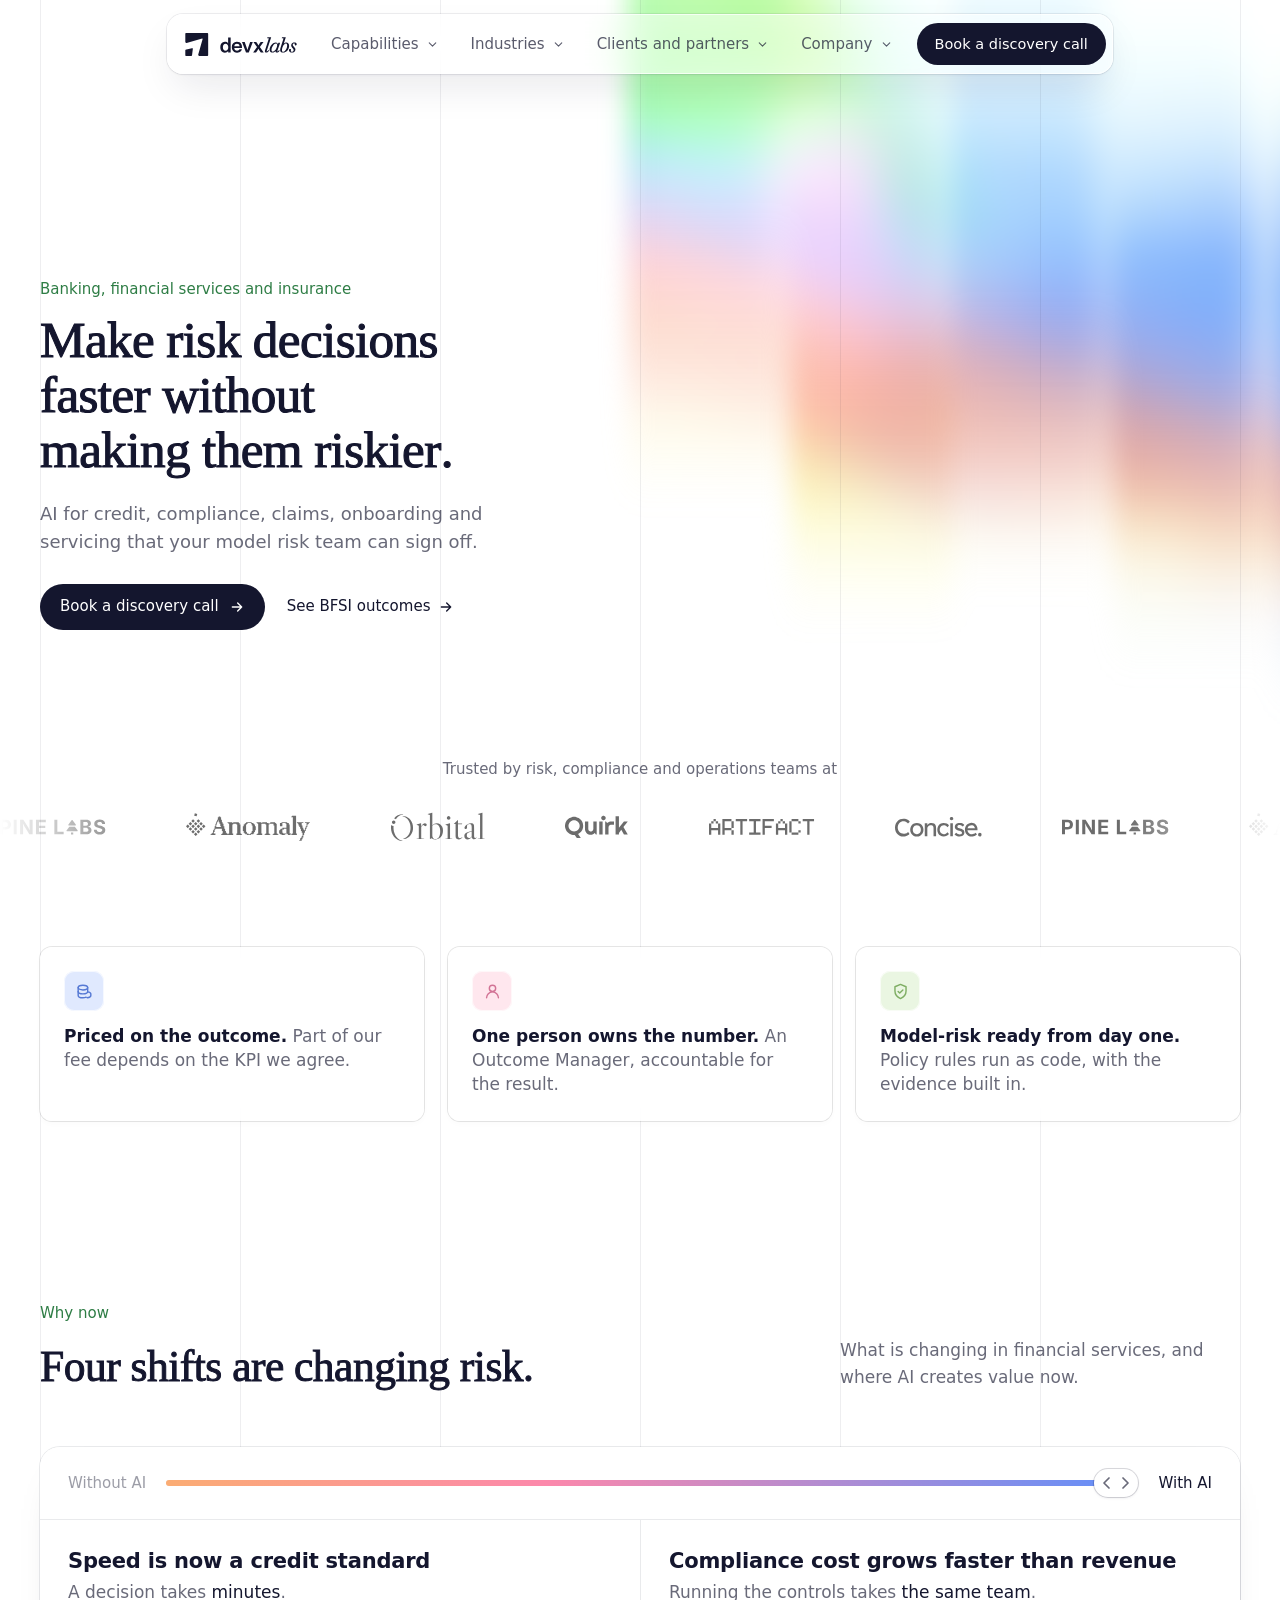
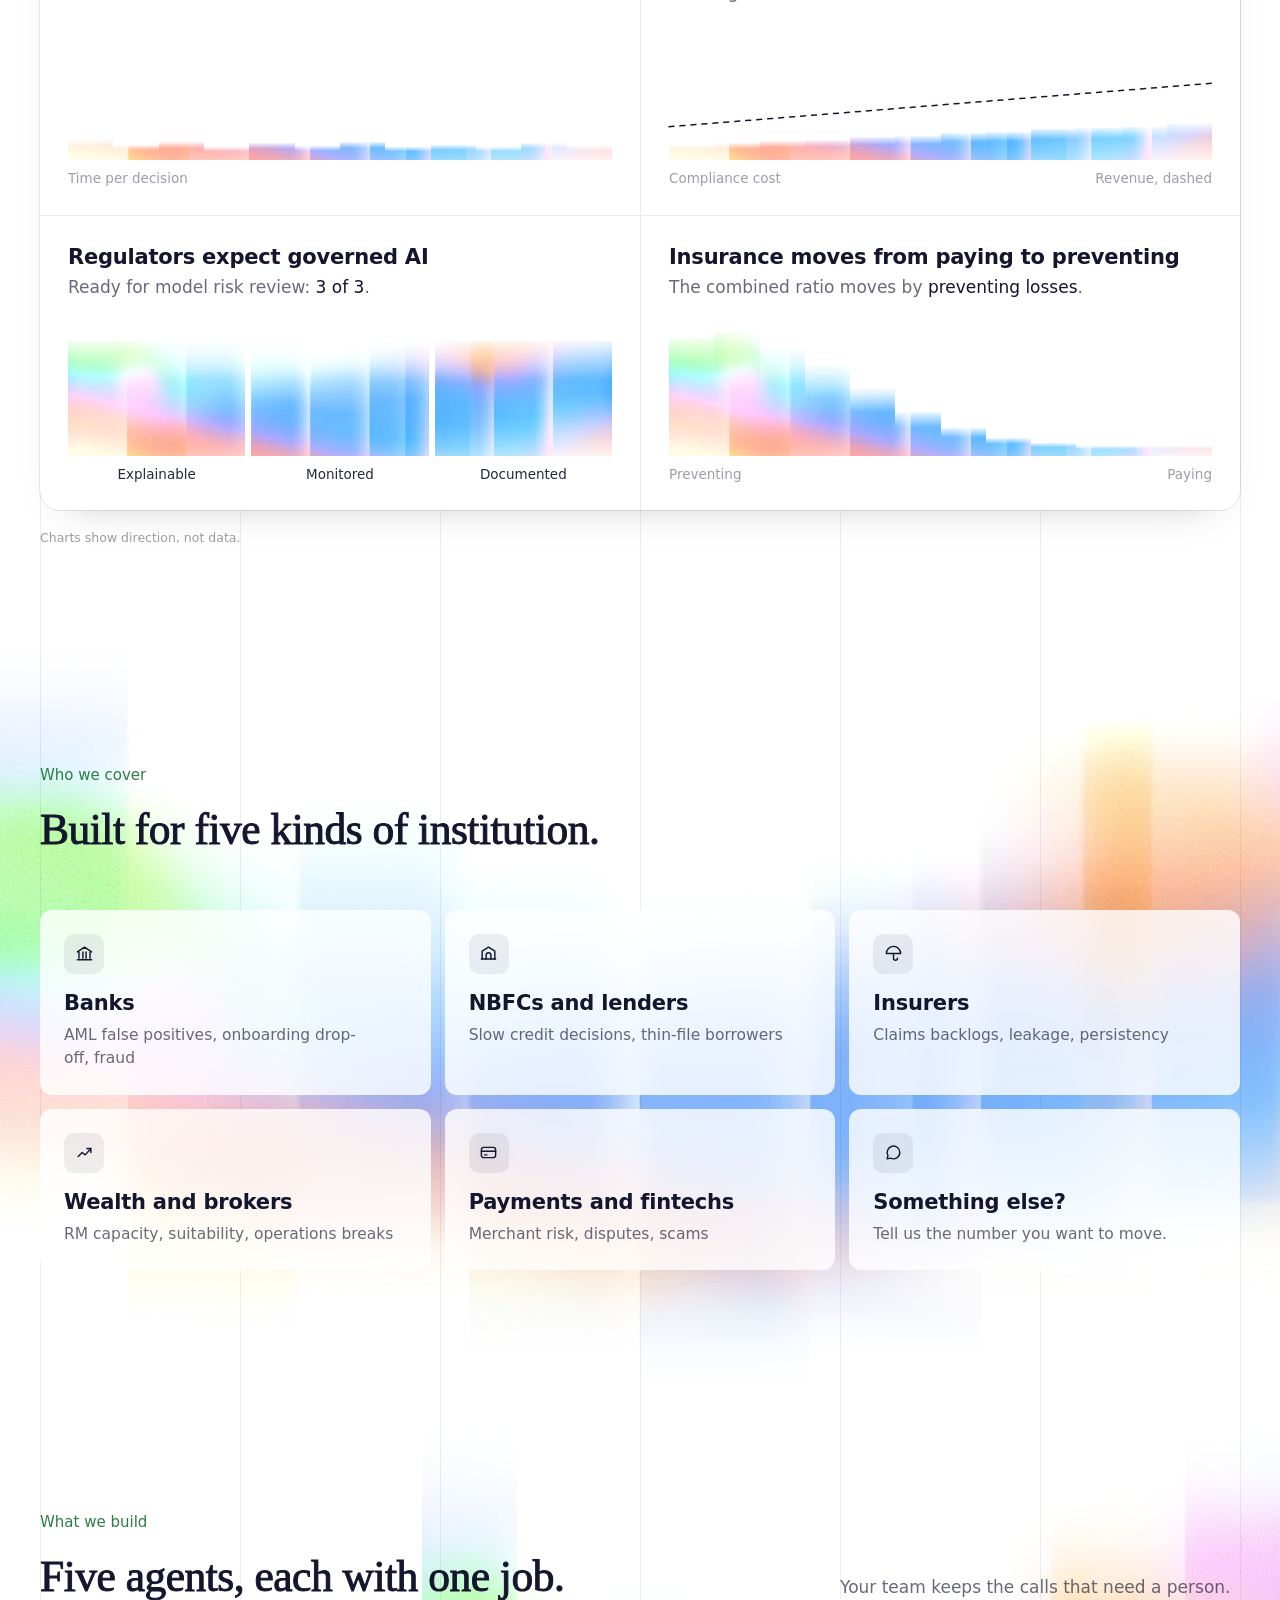
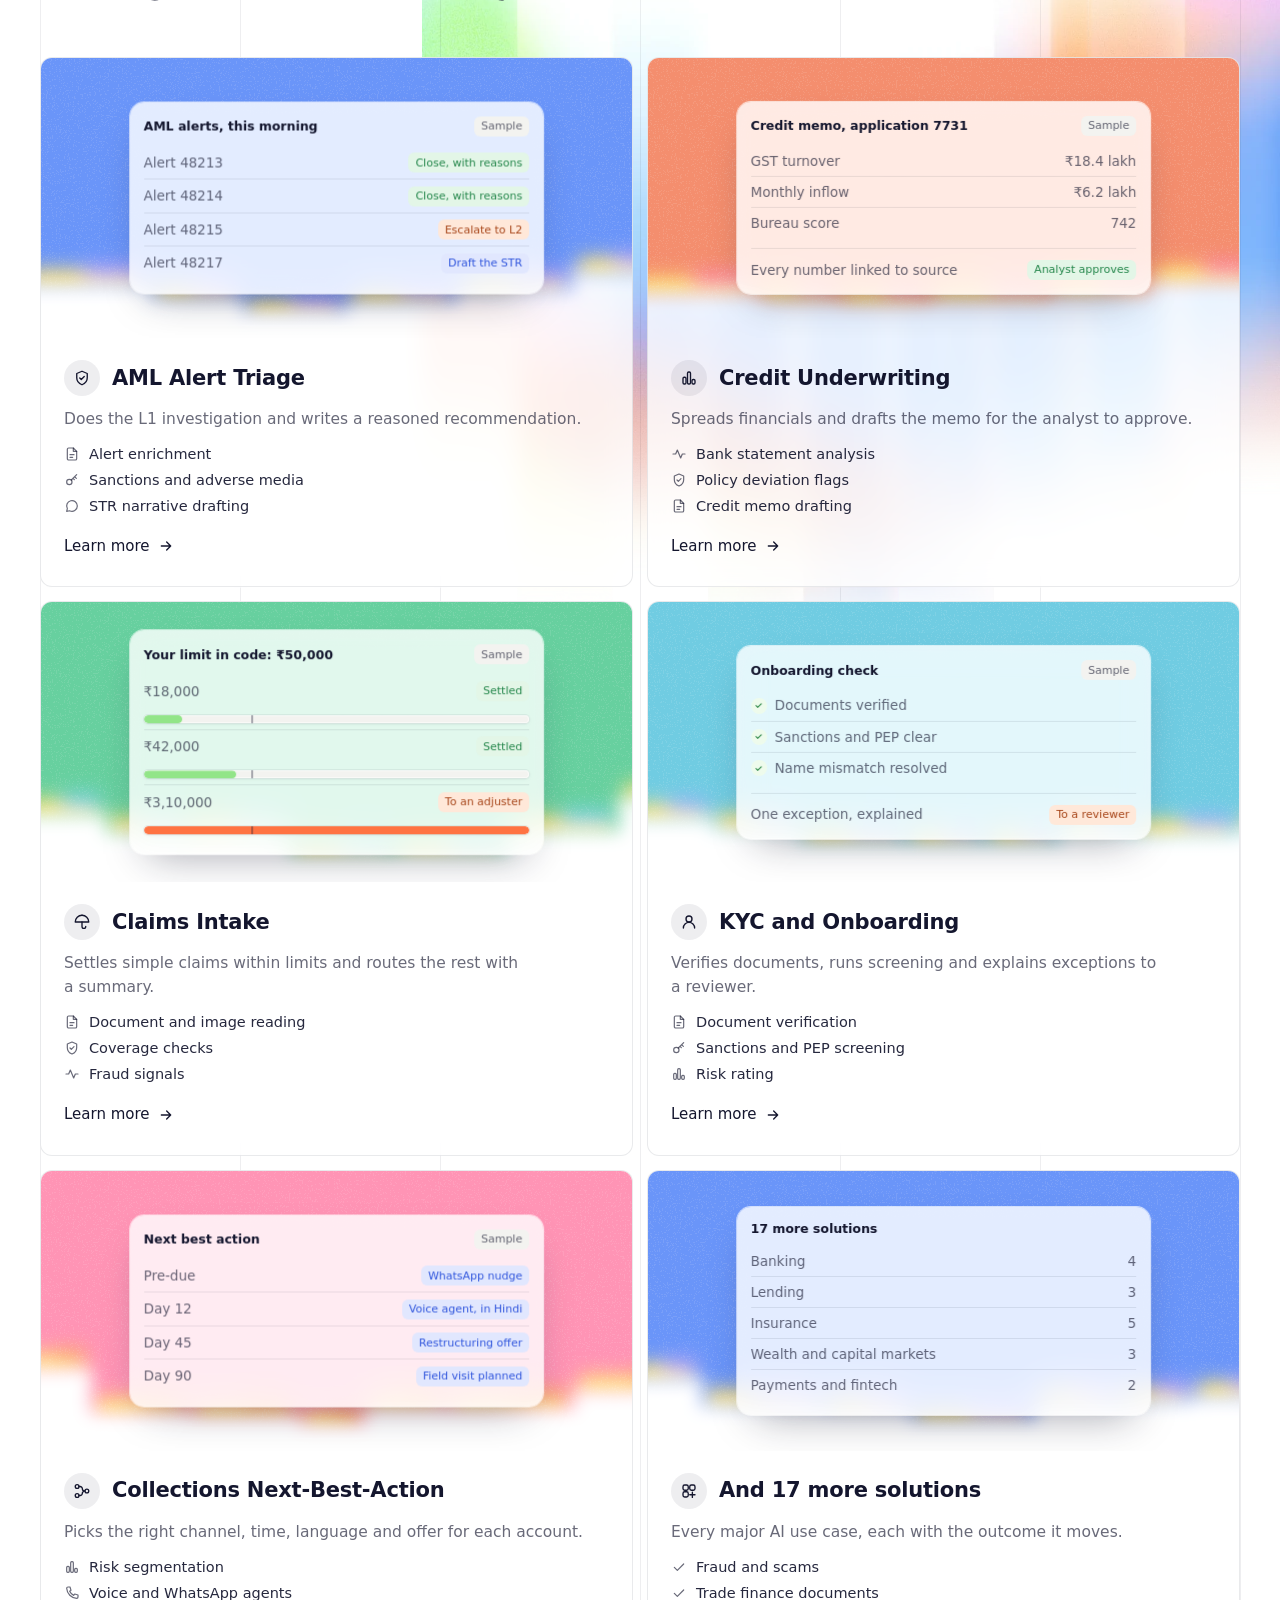
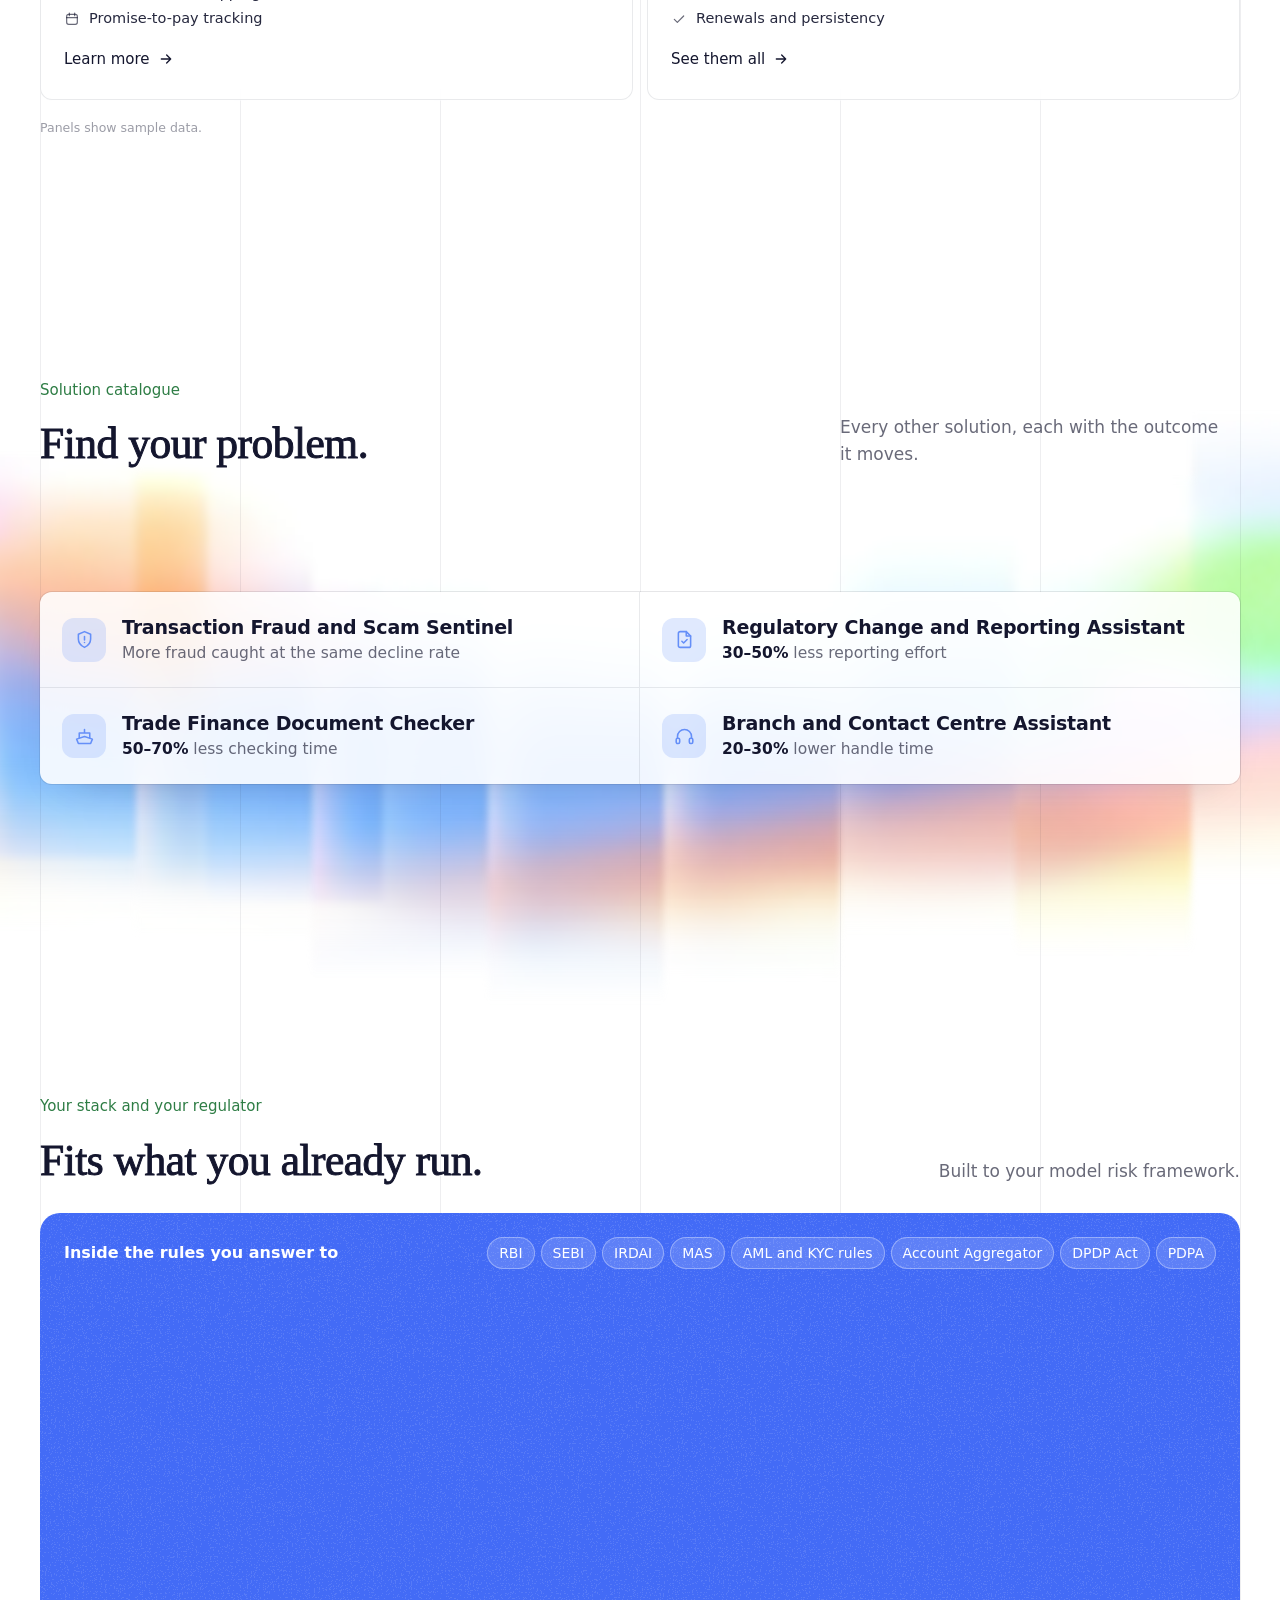
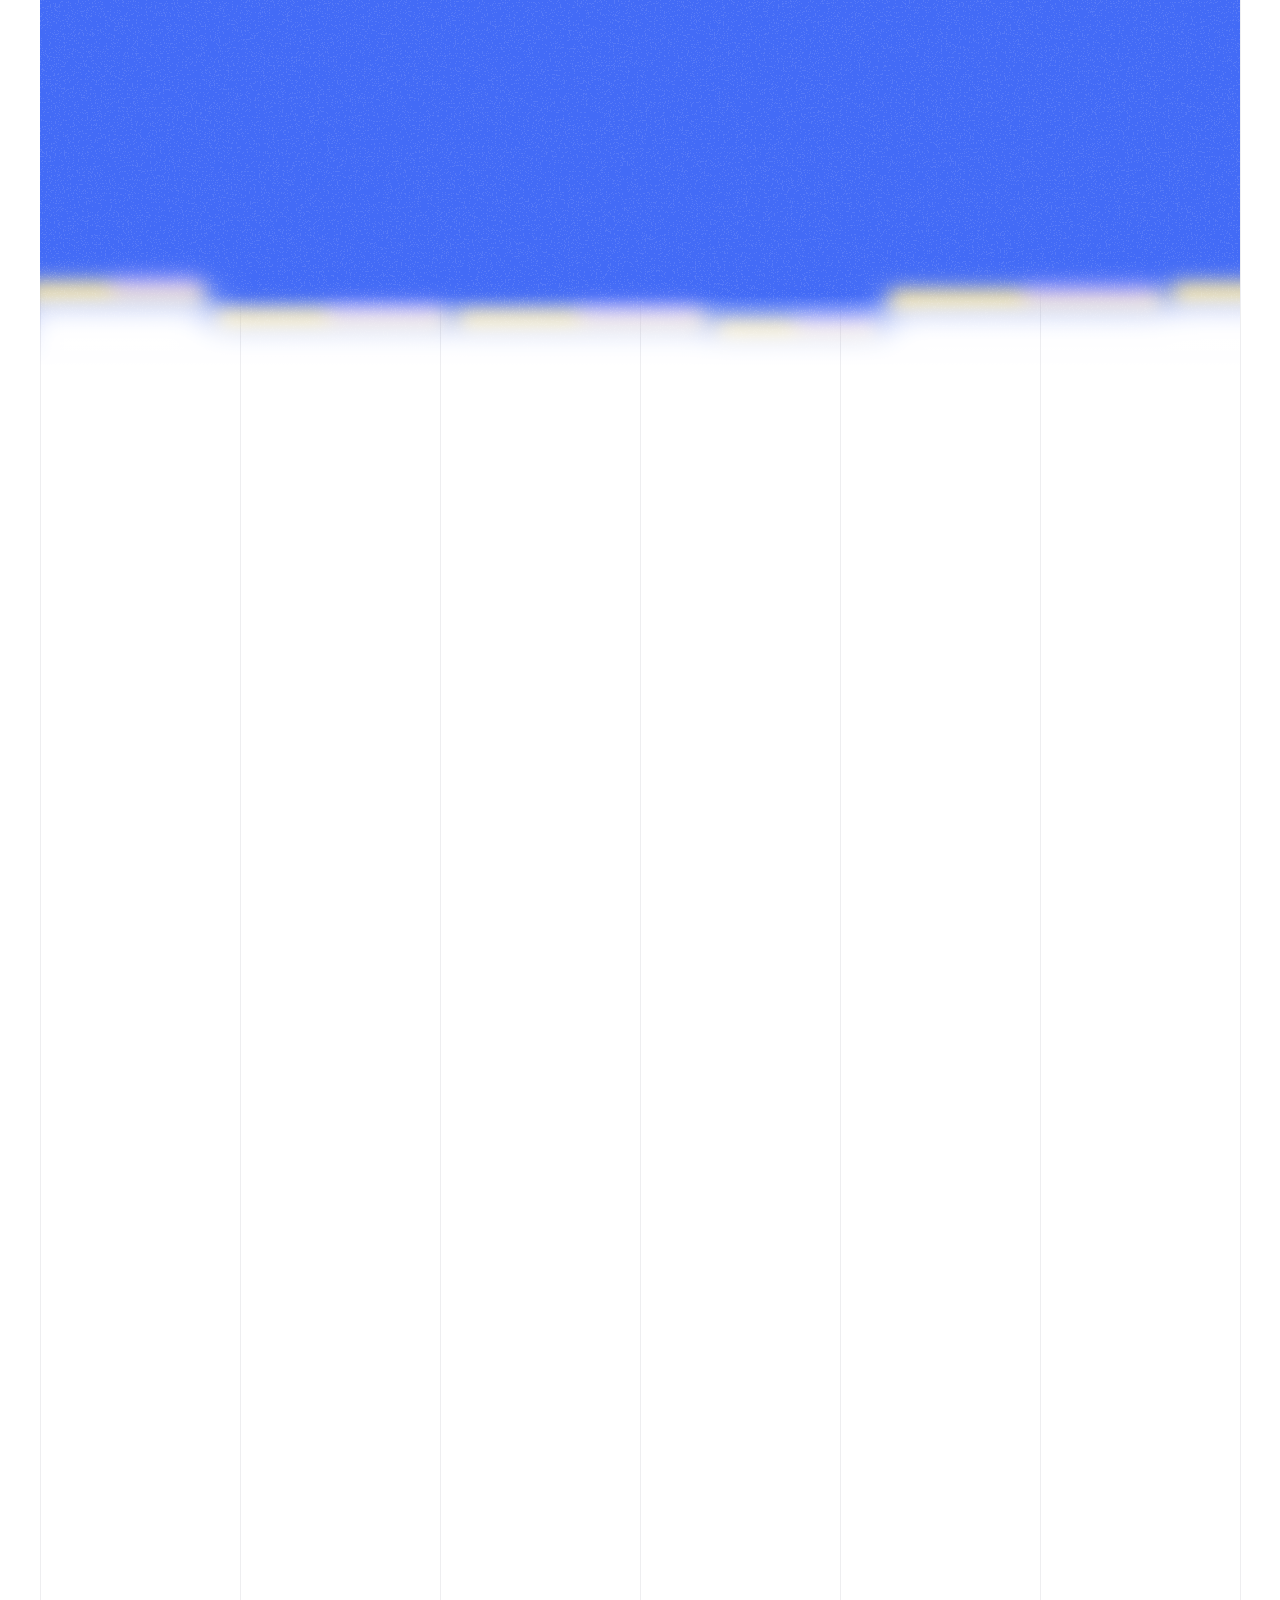
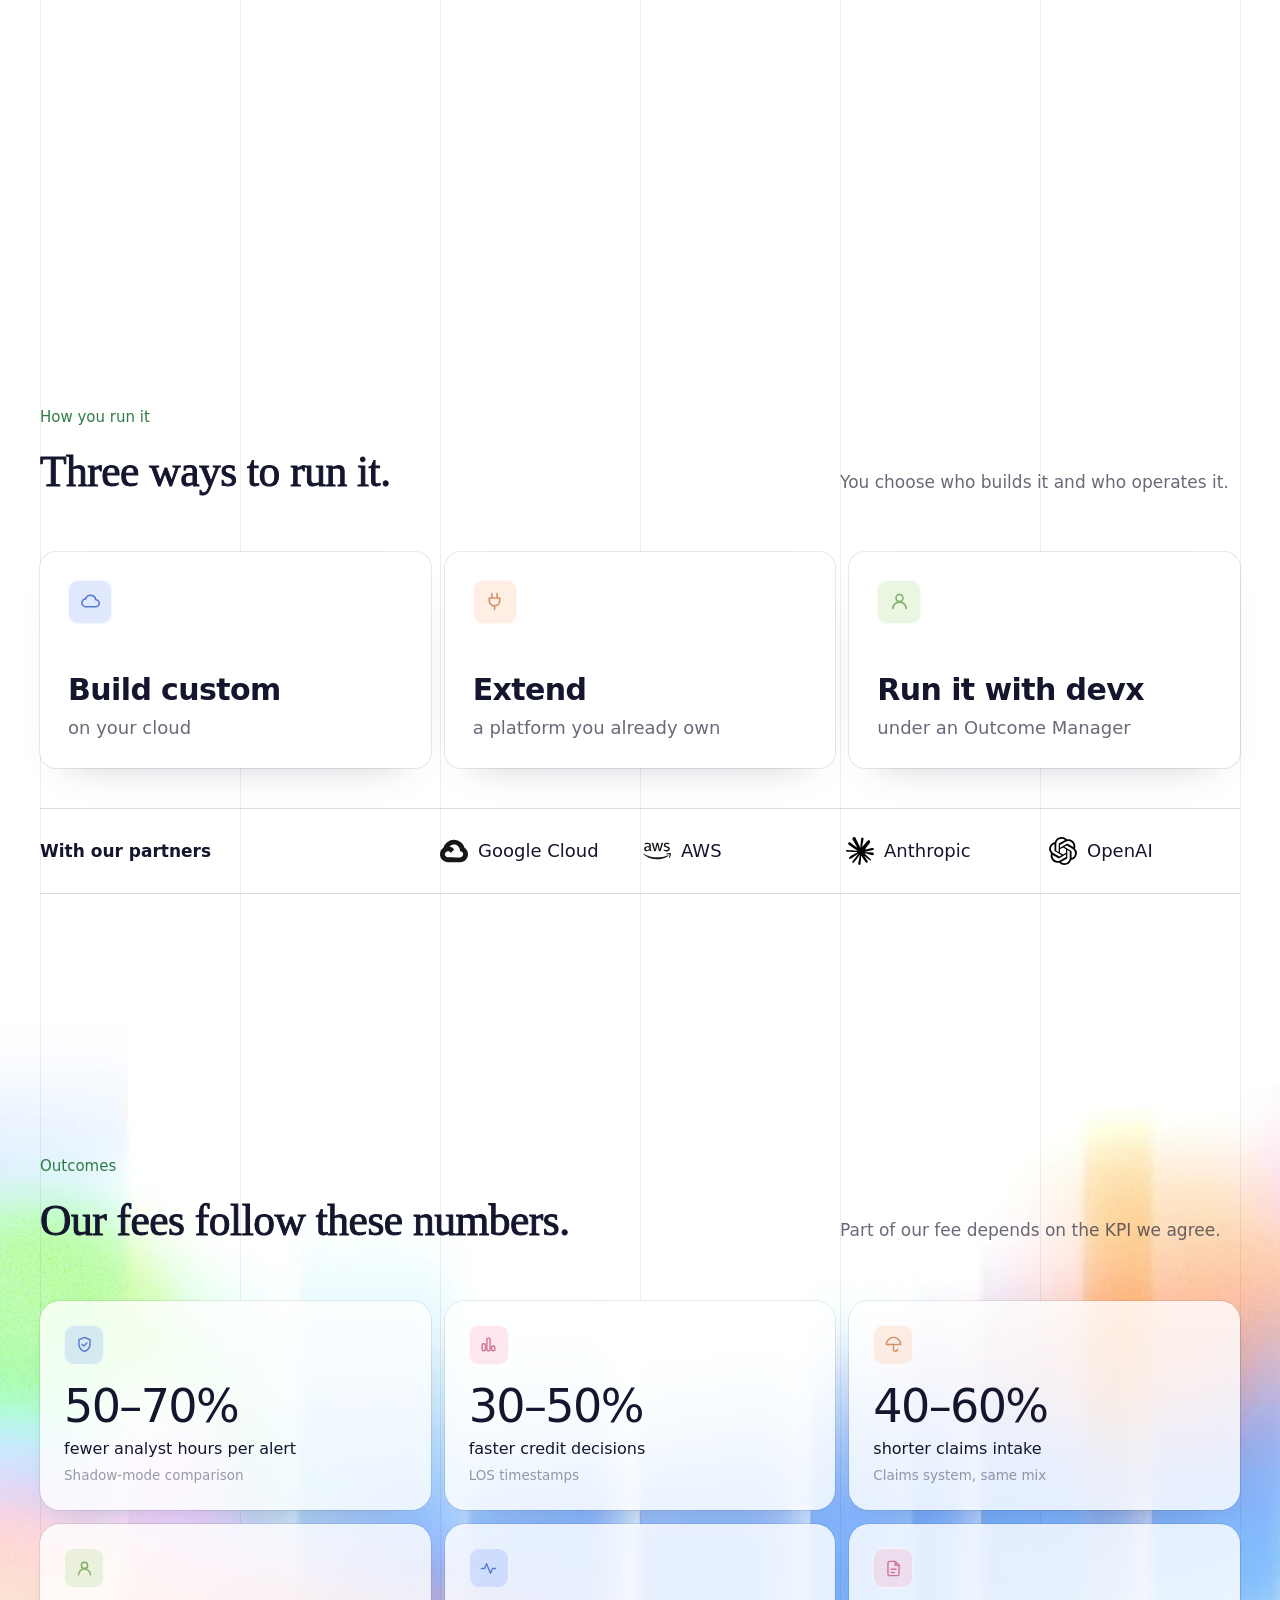
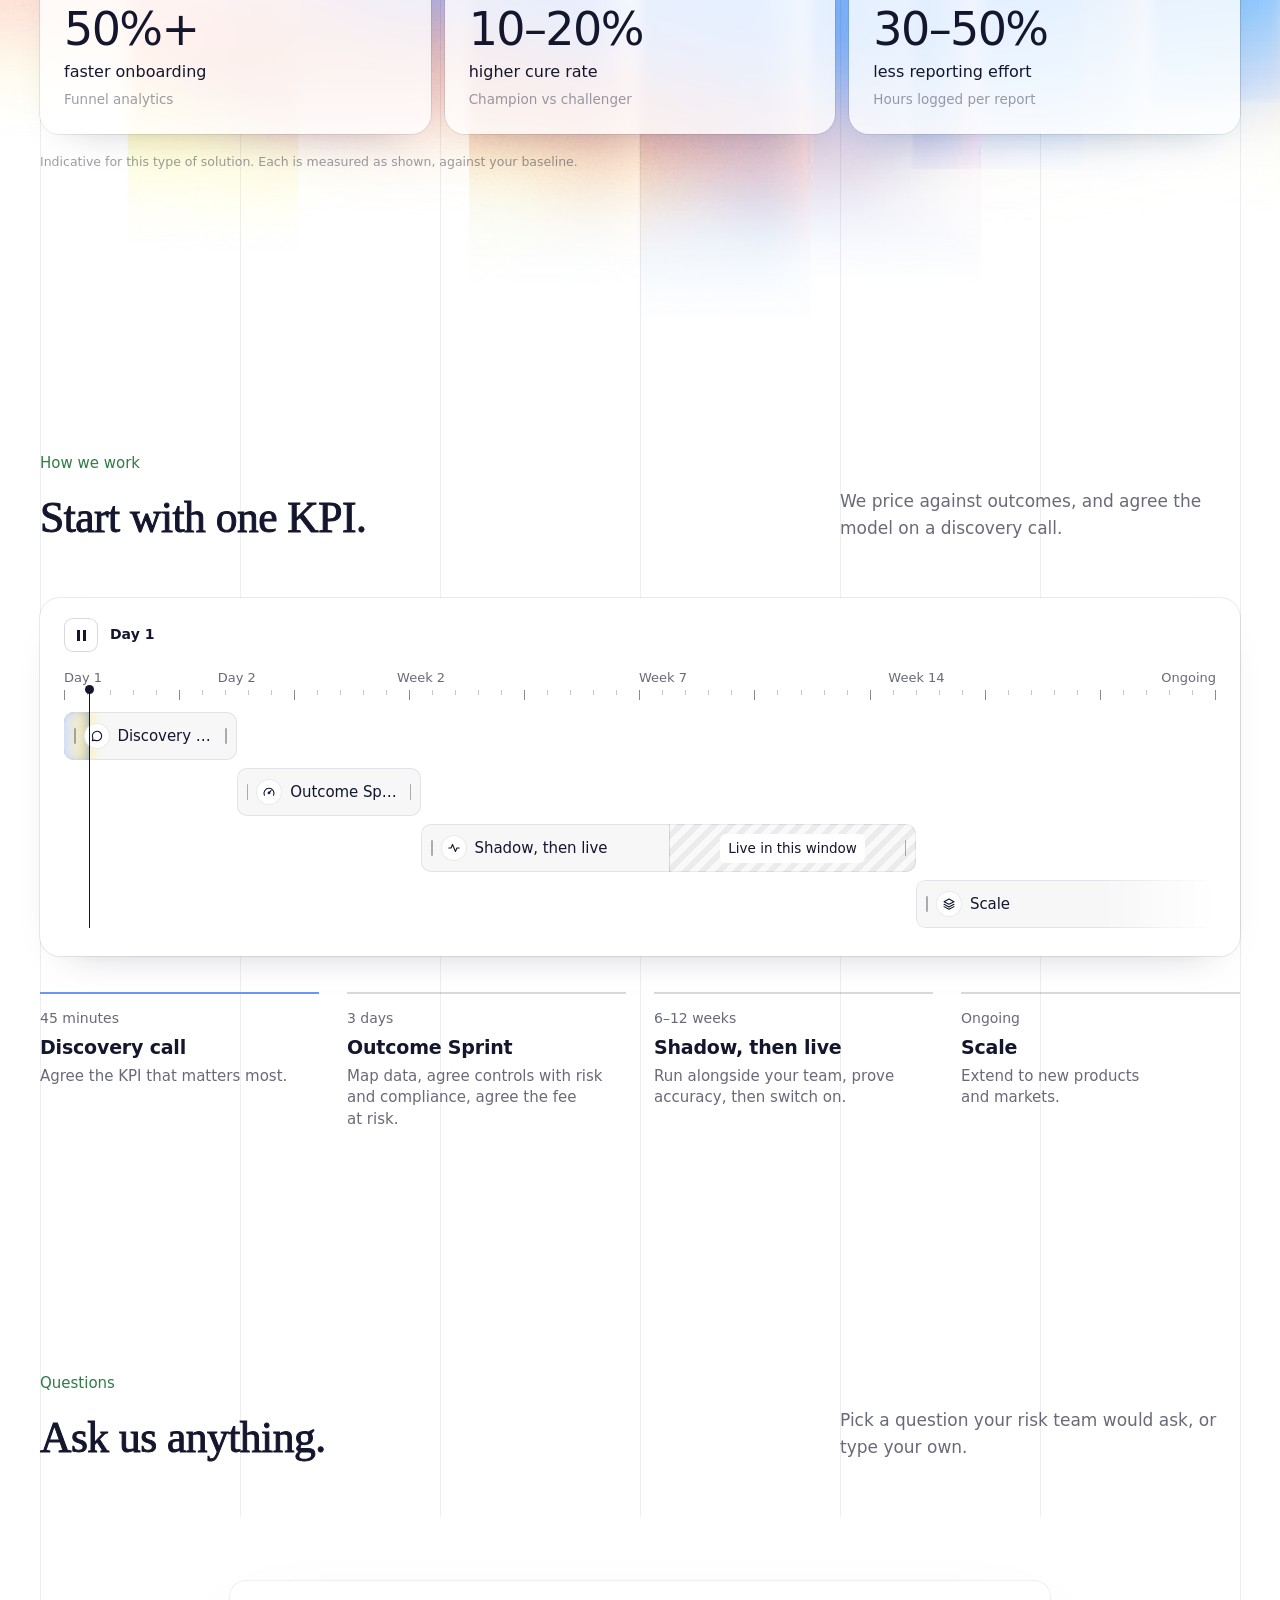
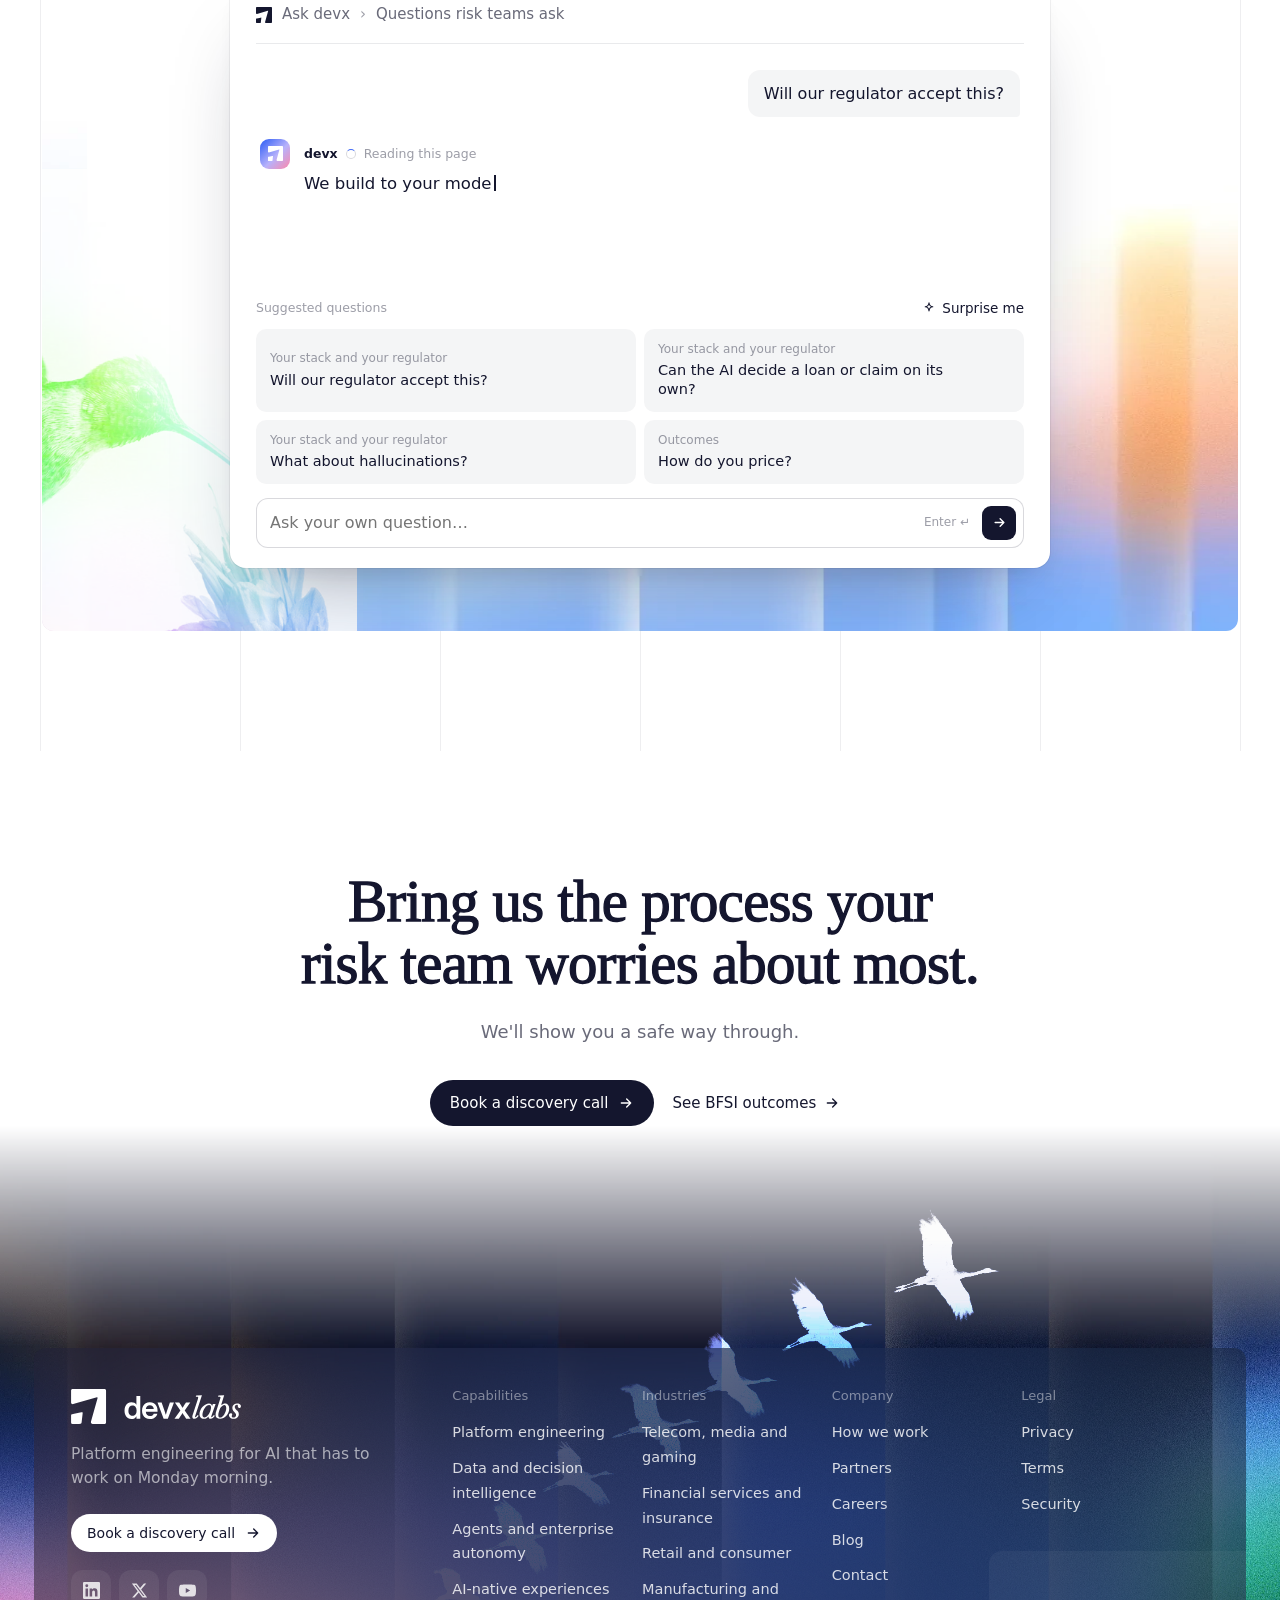
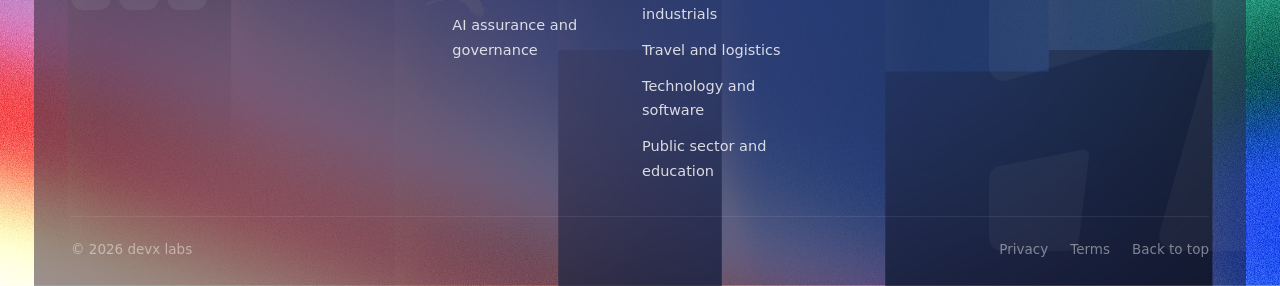
==== commit 06f52bb4: "v37: slider, agent cards, catalogue, timeline and the Fits section rebuilt Co-Authored-By: Claude Op" ====
--- a/industry-financial-services.html
+++ b/industry-financial-services.html
@@ -1849,7 +1849,6 @@
 .fit-ag ul { list-style: none; margin: 16px 0 0; padding: 0; display: grid; gap: 12px; }
 .fit-ag li { display: flex; align-items: flex-start; gap: 9px; font-size: 14.5px; line-height: 1.3; color: rgba(255,255,255,.86); }
 .fit-end { grid-column: 5; position: relative; display: grid; grid-template-rows: 1fr 1fr; gap: 8px; }
-.fit-end > div { display: flex; flex-direction: column; justify-content: center; padding: 18px 20px; border-radius: 14px; background: #fff; box-shadow: inset 0 0 0 1px var(--wl); }
 .fit-end h3 { font: 600 19px/1.3 var(--text); letter-spacing: -.01em; color: var(--ink); }
 .fit-end p { margin-top: 4px; font-size: 15.5px; line-height: 1.4; color: var(--t2); }
 
@@ -1867,7 +1866,7 @@
 
 @media (max-width: 1100px) {
   .fit-reg { flex-direction: column; align-items: flex-start; gap: 10px; } .fit-reg ul { justify-content: flex-start; }
-  .fit-ag { padding: 16px; } .fit-sys li { font-size: 14px; padding: 0 10px; } .fit-end > div { padding: 14px; }
+  .fit-ag { padding: 16px; } .fit-sys li { font-size: 14px; padding: 0 10px; }
   .run3 li { min-height: 200px; padding: 22px; } .run3 h3 { font-size: 25px; } .run3 p { font-size: 16px; }
   .run-p > span { grid-column: 1 / -1; margin-bottom: 16px; } .run-p ul { grid-column: 1 / -1; }
 }
@@ -1923,26 +1922,24 @@
 .w4-tr:active { cursor: grabbing; }
 .w4-tr::before, .w4-fill { content: ""; position: absolute; left: 0; top: 50%; height: 6px; margin-top: -3px; border-radius: 999px; }
 .w4-tr::before { right: 0; background: rgba(20,22,46,.08); }
-.w4-fill { width: calc(14px + var(--v, 0) * (100% - 28px)); background: linear-gradient(90deg, #fbac73, #fc88ab 40%, #658ff8) 0 0 / calc(100% / max(var(--v, 0), .02)) 100% no-repeat; pointer-events: none; }
+.w4-fill { width: calc(22px + var(--v, 0) * (100% - 44px)); background: linear-gradient(90deg, #fbac73, #fc88ab 40%, #658ff8) 0 0 / calc(100% / max(var(--v, 0), .02)) 100% no-repeat; pointer-events: none; }
 #w4-r { position: absolute; inset: 0; width: 100%; height: 100%; margin: 0; background: none; -webkit-appearance: none; appearance: none; cursor: inherit; outline: 0; touch-action: pan-y; }
 #w4-r::-webkit-slider-runnable-track { height: 44px; background: none; }
 #w4-r::-moz-range-track { height: 44px; background: none; }
-/* the real thumb is invisible but keeps the hit area and the travel; the knob drawn over it follows --v */
-#w4-r::-webkit-slider-thumb { -webkit-appearance: none; width: 28px; height: 44px; background: none; border: 0; }
-#w4-r::-moz-range-thumb { width: 28px; height: 44px; background: none; border: 0; }
-.w4-knob { position: absolute; top: 50%; left: calc(14px + var(--v, 0) * (100% - 28px)); width: 28px; height: 28px; margin: -14px 0 0 -14px; border-radius: 50%; background: #fff; box-shadow: 0 0 0 1px rgba(20,22,46,.14), 0 4px 12px -2px rgba(20,22,46,.3); pointer-events: none; transition: transform .28s cubic-bezier(.34,1.56,.64,1), box-shadow .2s ease; }
+/* the real thumb is invisible but keeps the hit area and the travel; the pill drawn over it follows --v and carries its own arrows, so the track runs unbroken */
+#w4-r::-webkit-slider-thumb { -webkit-appearance: none; width: 44px; height: 44px; background: none; border: 0; }
+#w4-r::-moz-range-thumb { width: 44px; height: 44px; background: none; border: 0; }
+.w4-knob { position: absolute; top: 50%; left: calc(22px + var(--v, 0) * (100% - 44px)); display: flex; align-items: center; justify-content: space-between; width: 44px; height: 28px; margin: -14px 0 0 -22px; padding: 0 9px; border-radius: 999px; background: #fff; box-shadow: 0 0 0 1px rgba(20,22,46,.16), 0 1px 3px rgba(20,22,46,.1); pointer-events: none; transition: transform .28s cubic-bezier(.34,1.56,.64,1), box-shadow .2s ease; }
 #w4-r:focus-visible ~ .w4-knob { box-shadow: 0 0 0 2px var(--ink); }
-/* the arrows sit on the track, right beside the handle; each clears the track under it */
-.w4-ch { position: absolute; top: 50%; display: flex; width: 34px; height: 14px; margin-top: -7px; align-items: center; background: #fff; color: var(--t2); transition: opacity .2s ease, color .2s ease; }
-.w4-ch.l { right: 100%; justify-content: flex-end; padding-right: 6px; } .w4-ch.r { left: 100%; padding-left: 6px; }
-.w4-ch svg { display: block; flex: none; width: 16px; height: 12px; transition: translate .28s cubic-bezier(.34,1.56,.64,1); fill: none; stroke: currentColor; stroke-width: 1.6; stroke-linecap: round; stroke-linejoin: round; }
-.at0 .w4-ch.l, .at1 .w4-ch.r { opacity: 0; }
+.w4-ch { display: block; color: var(--t2); transition: opacity .2s ease, color .2s ease; }
+.w4-ch svg { display: block; width: 7px; height: 12px; transition: translate .28s cubic-bezier(.34,1.56,.64,1); fill: none; stroke: currentColor; stroke-width: 1.7; stroke-linecap: round; stroke-linejoin: round; }
+.at0 .w4-ch.l, .at1 .w4-ch.r { opacity: .25; }
 /* until it is first touched, the arrows lean outward now and then */
 .why4b:not(.took) .w4-ch.l svg { animation: w4-l 2s ease-in-out infinite; } .why4b:not(.took) .w4-ch.r svg { animation: w4-r 2s ease-in-out infinite; }
-@keyframes w4-l { 50% { transform: translateX(-2px); } } @keyframes w4-r { 50% { transform: translateX(2px); } }
-/* held */
-.held .w4-knob { transform: scale(1.2); box-shadow: 0 0 0 1px rgba(20,22,46,.16), 0 0 0 5px rgba(101,143,248,.16), 0 8px 18px -4px rgba(20,22,46,.34); }
-.held .w4-ch { color: var(--ink); } .held .w4-ch.l svg { translate: -3px 0; } .held .w4-ch.r svg { translate: 3px 0; }
+@keyframes w4-l { 50% { transform: translateX(-1.5px); } } @keyframes w4-r { 50% { transform: translateX(1.5px); } }
+/* held: the pill grows a touch and darkens its edge; no glow, no drop shadow */
+.held .w4-knob { transform: scale(1.06); box-shadow: 0 0 0 1px var(--ink), 0 1px 3px rgba(20,22,46,.12); }
+.held .w4-ch { color: var(--ink); } .held .w4-ch.l svg { translate: -1px 0; } .held .w4-ch.r svg { translate: 1px 0; }
 .held .w4-tr::before, .held .w4-fill { height: 8px; margin-top: -4px; }
 @media (prefers-reduced-motion: reduce) { .w4-knob, .w4-ch, .w4-ch svg { transition: none; } .w4-ch svg { animation: none !important; } }
 
@@ -1981,7 +1978,7 @@
 /* what we build: a stripe field and a glass product panel, then the words on glass */
 .x-agent { background: rgba(255,255,255,.8); -webkit-backdrop-filter: blur(12px); backdrop-filter: blur(12px); }
 .x-agent .ucc-art { height: 280px; }
-.x-agent .ucc-art::before { content: ""; position: absolute; inset: 0; background: url(assets/v37/card.webp) center / cover no-repeat; transform: scale(var(--fx, 1), var(--fy, 1)); }
+.x-agent .ucc-art { background: none; }
 .x-agent .ucc-art .vig.uv { z-index: 1; }
 
 /* catalogue: filter tabs, then one glass table */
@@ -1995,12 +1992,16 @@
 .x-tabs button em { padding-left: 3px; font-style: normal; color: var(--t3); }
 .x-panes { min-height: 272px; }
 .x-cat.on { display: grid; grid-template-columns: repeat(2, minmax(0, 1fr)); overflow: hidden; border-radius: 12px; box-shadow: 0 0 0 1px rgba(20,22,46,.1), 0 18px 40px -30px rgba(20,22,46,.35); -webkit-backdrop-filter: blur(12px); backdrop-filter: blur(12px); }
-.x-cat li { display: block; padding: 20px; background: rgba(255,255,255,.8); border-bottom: 1px solid var(--line); }
+.x-cat li { position: relative; display: flex; align-items: center; gap: 16px; min-height: 96px; padding: 20px 22px; background: rgba(255,255,255,.88); border-bottom: 1px solid var(--line); }
 .x-cat li:nth-child(odd) { border-right: 1px solid var(--line); }
 .x-cat li:last-child, .x-cat li:nth-last-child(2):nth-child(odd) { border-bottom: 0; }
 .x-cat li:last-child:nth-child(odd) { grid-column: 1 / -1; border-right: 0; }
-.x-cat b { display: block; padding: 0; }
-.x-cat span { display: block; margin-top: 2px; }
+.x-cat li .og { position: relative; z-index: 1; flex: none; display: grid; place-items: center; width: 44px; height: 44px; margin: 0; border-radius: 12px; background: color-mix(in srgb, var(--oc) 20%, transparent); color: var(--oc); box-shadow: none; }
+.x-cat li .og svg.i { width: 21px; height: 21px; }
+.x-cat li > div { position: relative; z-index: 1; min-width: 0; }
+.x-cat b { display: block; padding: 0; text-wrap: balance; }
+.x-cat li > div > span { display: block; margin-top: 2px; }
+.x-cat strong { font-weight: 600; color: var(--ink); }
 @media (max-width: 760px) { .x-cat.on { grid-template-columns: 1fr; } .x-cat li:nth-child(odd) { border-right: 0; } .x-cat li:nth-last-child(2):nth-child(odd) { border-bottom: 1px solid var(--line); } .x-panes { min-height: 0; } }
 
 /* how it fits: white panel, a neutral band for the rules, field and glass for devx, dots that keep moving */
@@ -2008,17 +2009,12 @@
 .fit-reg { border-radius: 20px 20px 0 0; border-bottom: 1px solid var(--line); background: none; }
 .fit-reg li { box-shadow: inset 0 0 0 1px var(--line-2); }
 .fit-sys li { box-shadow: inset 0 0 0 1px var(--line); }
-.fit-routes path { stroke: #658ff8; stroke-width: 3; stroke-dasharray: 0 8; stroke-linecap: round; animation: fitflow 1s linear infinite; }
-.fit-routes path.ok { stroke: #6fb648; } .fit-routes path.hu { stroke: #f0964f; }
 @keyframes fitflow { to { stroke-dashoffset: -8; } }
-.fit-ag { display: flex; padding: 12px; border-radius: 16px; overflow: hidden; background: url(assets/v37/card.webp) center 18% / auto 140% no-repeat; color: var(--ink); }
+.fit-ag { display: flex; padding: 12px; border-radius: 16px; overflow: hidden; background: #6a95f9; color: var(--ink); }
 .fit-ag > div { flex: 1; display: flex; flex-direction: column; justify-content: center; padding: 18px; border-radius: 10px; background: rgba(255,255,255,.82); -webkit-backdrop-filter: blur(14px); backdrop-filter: blur(14px); box-shadow: 0 0 0 1px rgba(255,255,255,.7); }
 .fit-ag svg:first-child { width: 28px; height: 28px; color: var(--ink); }
 .fit-ag h3 { color: var(--ink); }
 .fit-ag li { color: var(--t1); } .fit-ag li svg.i { color: var(--t2); }
-.fit-end > div { padding: 20px; box-shadow: inset 0 0 0 1px var(--line); }
-.fit-end .og { width: 36px; height: 36px; margin-bottom: 14px; } .fit-end .og svg.i { width: 17px; height: 17px; }
-.fit-end h3 { font-size: 19px; }
 @media (max-width: 860px) { .fit-ag::before, .fit-end::before { background: repeating-linear-gradient(180deg, #658ff8 0 3px, transparent 3px 9px); } .fit-ag { overflow: visible; } }
 
 /* how you run it */
@@ -2032,10 +2028,18 @@
 /* how we work: the playhead reveals one colour run across all four clips, each in its step's colour. Drawn in CSS, so it stays sharp at any width */
 .tx { padding: 20px 24px 28px; border-radius: 20px; background: #fff; box-shadow: 0 0 0 1px var(--line), 0 18px 40px -30px rgba(20,22,46,.35); }
 .tx-c { border-radius: 10px; background: rgba(20,22,46,.03); box-shadow: inset 0 0 0 1px var(--line); }
-.tx-f { inset: 0; width: 100%; clip-path: inset(0 calc((1 - var(--f, 0)) * 100%) 0 0); background: linear-gradient(90deg, #b4cafc 0, #b4cafc 10%, #fbc3d6 23%, #fdd4b3 50%, #cbe9b6 87%, #cbe9b6 100%) no-repeat; background-size: calc(100% / var(--w)) 100%; background-position: calc(var(--s) / (1 - var(--w)) * 100%) 0; }
+/* each clip is one flat devx colour with grain; a bright flare rides its leading edge while it fills, so the plan reads as moving fast */
+.tx-f { inset: 0; width: 100%; clip-path: inset(0 calc((1 - var(--f, 0)) * 100%) 0 0); background: linear-gradient(color-mix(in srgb, var(--cc) 84%, transparent), color-mix(in srgb, var(--cc) 84%, transparent)), url(assets/grain.png), var(--cc); background-blend-mode: normal, overlay, normal; }
+.tx-c::after { content: ""; position: absolute; z-index: 0; top: -6px; bottom: -6px; left: calc(var(--f, 0) * 100%); width: 64px; margin-left: -64px; opacity: 0; pointer-events: none; filter: blur(7px); background: linear-gradient(90deg, transparent, rgba(255,255,255,.75) 62%, #fff3b8 88%, #ffe27a); transition: opacity .18s ease; }
+.tx-c.live::after { opacity: 1; }
+.tx-i { position: relative; flex: none; width: 26px; height: 26px; display: grid; place-items: center; border-radius: 50%; background: #fff; box-shadow: inset 0 0 0 1px var(--line); color: var(--ink); transition: transform .3s cubic-bezier(.34,1.56,.64,1); }
+.tx-i svg.i { grid-area: 1 / 1; width: 14px; height: 14px; fill: none; stroke: currentColor; stroke-width: 1.9; stroke-linecap: round; stroke-linejoin: round; transition: opacity .15s ease; }
+.tx-i svg.i:last-child { opacity: 0; stroke-width: 2.4; }
+.tx-c.done .tx-i svg.i:first-child { opacity: 0; } .tx-c.done .tx-i svg.i:last-child { opacity: 1; }
+.tx-c.done .tx-i { transform: scale(1.08); }
+.tx-c.done .tx-h { background: rgba(20,22,46,.5); }
 .tx-rule { -webkit-user-select: none; user-select: none; }
-.tx-win { background: repeating-linear-gradient(135deg, rgba(20,22,46,.06) 0 6px, transparent 6px 12px); box-shadow: inset 1px 0 0 rgba(20,22,46,.14); }
-.tx-c .og.t { border-radius: 50%; background: #fff; box-shadow: inset 0 0 0 1px var(--line); }
+.tx-win { background: repeating-linear-gradient(135deg, rgba(255,255,255,.3) 0 6px, rgba(20,22,46,.05) 6px 12px); box-shadow: inset 1px 0 0 rgba(20,22,46,.14); }
 .tx-t.on { border-top-color: var(--oc); }
 
 /* questions: the frame's field under the chat */
@@ -2049,7 +2053,64 @@
   .fld-side { left: 0; width: 100%; height: 420px; opacity: .7; }
   .fld.flip { top: 120px; height: 560px; }
 }
-@media (prefers-reduced-motion: reduce) { .fit-routes path { animation: none; } }
+
+
+
+/* ---------- fits what you already run: one devx-blue panel in the capability bento's language. Your systems, ribbons, the glass puck, your team ---------- */
+.fit { position: relative; overflow: hidden; padding: 20px 24px 96px; border-radius: 20px 20px 0 0; background: none; box-shadow: none; color: #fff; }
+.fit > .sx-art { position: absolute; inset: 0; width: 100%; height: 100%; z-index: 0; }
+.fit-reg { position: relative; z-index: 1; display: flex; align-items: center; justify-content: space-between; gap: 24px; min-height: 40px; margin: 0; padding: 0; border: 0; border-radius: 0; background: none; }
+.fit-reg b { flex: none; font: 600 16px/1.3 var(--text); color: #fff; }
+.fit-reg ul { list-style: none; margin: 0; padding: 0; display: flex; flex-wrap: wrap; justify-content: flex-end; gap: 6px; }
+.fit-reg li { display: flex; align-items: center; height: 32px; padding: 0 12px; border-radius: 999px; background: rgba(255,255,255,.14); box-shadow: inset 0 0 0 1px rgba(255,255,255,.34); font: 500 14px/1 var(--text); color: #fff; }
+.fit-flow { position: relative; z-index: 1; display: grid; grid-template-columns: minmax(0, 1fr); grid-template-rows: 142px 76px 150px 70px 142px; height: auto; margin-top: 16px; }
+.fit-routes { position: absolute; inset: 0; width: 100%; height: 100%; z-index: 0; overflow: visible; pointer-events: none; }
+.fit-routes path { fill: none; stroke-dasharray: none; stroke-linecap: round; stroke-linejoin: round; animation: none; }
+.fit-routes .rb { stroke: rgba(255,255,255,.2); stroke-width: 7; vector-effect: non-scaling-stroke; }
+.fit-routes .rl { stroke: #fff; stroke-width: 1.5; vector-effect: non-scaling-stroke; }
+.fit-routes .fit-m { stroke: #fff; stroke-width: 24; stroke-dasharray: 1; stroke-dashoffset: 0; }
+/* once it has all arrived, light keeps running down the ribbons */
+.fit-routes .rp { stroke: #ffe27a; stroke-width: 3; stroke-dasharray: .05 .95; stroke-dashoffset: 1; opacity: 0; transition: opacity .4s ease; }
+.fit-live .rp { opacity: 1; animation: fitrun 2.6s linear infinite; animation-delay: calc(var(--k) * -.37s); }
+@keyframes fitrun { to { stroke-dashoffset: 0; } }
+/* your systems: a frosted box, frosted tiles, white icons */
+.fit-pin .sh { margin-bottom: 28px; }
+.fit-box { grid-row: 1; position: relative; z-index: 1; padding: 12px 14px 14px; border-radius: 16px; background: rgba(255,255,255,.1); box-shadow: inset 0 0 0 1px rgba(255,255,255,.24); will-change: transform, opacity; }
+.fit-sys { list-style: none; margin: 0; padding: 0; display: grid; grid-column: auto; grid-template-columns: repeat(7, minmax(0, 1fr)); grid-auto-rows: 84px; gap: 8px; }
+.fit-sys li { display: flex; flex-direction: column; align-items: center; justify-content: center; gap: 7px; padding: 0 10px; border-radius: 12px; background: rgba(255,255,255,.14); box-shadow: inset 0 0 0 1px rgba(255,255,255,.3); text-align: center; font: 500 14px/1.25 var(--text); color: #fff; }
+.fit-sys svg.i { width: 21px; height: 21px; color: #fff; fill: none; stroke: currentColor; stroke-width: 1.7; stroke-linecap: round; stroke-linejoin: round; }
+/* the agents: the glass puck in the middle, its name to the left, what it does to the right */
+.fit-ag { grid-row: 3; grid-column: auto; position: relative; z-index: 1; display: grid; grid-template-columns: 1fr 260px 1fr; align-items: center; gap: 28px; width: auto; padding: 0; border-radius: 0; overflow: visible; background: none; color: #fff; will-change: transform, opacity; }
+.fit-ag h3 { margin: 0; text-align: right; font: 600 24px/1.2 var(--text); letter-spacing: -.015em; color: #fff; white-space: nowrap; }
+.fit-ag > svg.fit-puck { display: block; width: 260px; height: 150px; color: inherit; overflow: visible; transform-origin: 50% 40%; }
+.fit-ag ul { list-style: none; margin: 0; padding: 0; display: grid; gap: 8px; justify-items: start; }
+.fit-ag li { display: flex; align-items: center; gap: 10px; font: 500 15px/1.3 var(--text); color: #fff; white-space: nowrap; transition: opacity .25s ease; }
+.fit-ag li svg.i { flex: none; width: 18px; height: 18px; color: #fff; fill: none; stroke: currentColor; stroke-width: 1.8; stroke-linecap: round; stroke-linejoin: round; }
+/* your team: the same frosted box and tiles as your systems, at the end of the flow */
+.fit-box h4, .fit-end h4 { margin: 0 0 8px; font: 600 16px/22px var(--text); color: #fff; }
+.fit-end { grid-row: 5; grid-column: auto; justify-self: center; position: relative; z-index: 1; display: block; width: 760px; padding: 12px 14px 14px; border-radius: 16px; background: rgba(255,255,255,.1); box-shadow: inset 0 0 0 1px rgba(255,255,255,.24); }
+.fit-ts { display: grid; grid-template-columns: 1fr 1fr; grid-auto-rows: 84px; gap: 8px; }
+.fit-end .fit-o, .fit-end > .fit-o { position: static; display: flex; align-items: center; gap: 12px; height: auto; margin: 0; padding: 0 16px; border-radius: 12px; background: rgba(255,255,255,.14); box-shadow: inset 0 0 0 1px rgba(255,255,255,.3); }
+.fit-o svg.i { flex: none; width: 21px; height: 21px; color: #fff; fill: none; stroke: currentColor; stroke-width: 1.7; stroke-linecap: round; stroke-linejoin: round; }
+.fit-end h3 { margin: 0; font: 600 16px/1.3 var(--text); letter-spacing: -.005em; color: #fff; }
+.fit-end p { margin-top: 2px; font-size: 14px; line-height: 1.35; color: rgba(255,255,255,.88); }
+@media (prefers-reduced-motion: reduce) { .fit-live .rp { animation: none; opacity: 0; } }
+/* narrower screens: the same order, stacked; a short ribbon joins each stage */
+@media (max-width: 1180px) {
+  .fit { padding: 18px 16px 92px; border-radius: 20px 20px 0 0; }
+  .fit-reg { flex-direction: column; align-items: flex-start; gap: 10px; } .fit-reg ul { justify-content: flex-start; }
+  .fit-routes { display: none; }
+  .fit-flow { display: block; margin-top: 16px; }
+  .fit-sys { grid-template-columns: repeat(auto-fit, minmax(130px, 1fr)); grid-auto-rows: minmax(60px, auto); }
+  .fit-sys li { flex-direction: row; justify-content: flex-start; padding: 10px 12px; text-align: left; }
+  .fit-ag, .fit-end { position: relative; margin-top: 34px; }
+  .fit-ag::before, .fit-end::before { content: ""; position: absolute; left: 50%; top: -34px; width: 1.5px; height: 34px; margin-left: -.75px; background: #fff; }
+  .fit-ag { grid-template-columns: 1fr; justify-items: center; gap: 12px; }
+  .fit-ag h3 { order: 2; text-align: center; } .fit-ag > svg.fit-puck { order: 1; width: 200px; height: 115px; } .fit-ag ul { order: 3; justify-items: start; }
+  .fit-end { justify-self: stretch; width: auto; margin-top: 34px; }
+  .fit-ts { grid-template-columns: 1fr; grid-auto-rows: minmax(68px, auto); }
+  .fit-end .fit-o { padding: 12px 14px; }
+}
 </style>
 </head><body>
 <script>(function(){var d=document.documentElement,c="js-intro";if(matchMedia("(prefers-reduced-motion: reduce)").matches)c="no-intro";else{try{if(sessionStorage.getItem("dx-intro"))c="js-intro seen"}catch(e){}}d.className+=" "+c})()</script>
@@ -2119,40 +2180,79 @@
 </div>
 <div class="trust hi" style="--d:1.2s"><p class="wrap">Trusted by risk, compliance and operations teams at</p>
   <div class="marq" style="--n:12"><div class="mq-t"><div class="mq-g"><img src="assets/v16/client-1.svg" alt="Pine Labs" loading="lazy"><img src="assets/v16/client-2.svg" alt="Anomaly" loading="lazy"><img src="assets/v16/client-3.svg" alt="Orbital" loading="lazy"><img src="assets/v16/client-4.svg" alt="Quirk" loading="lazy"><img src="assets/v16/client-5.svg" alt="Artifact" loading="lazy"><img src="assets/v16/client-6.svg" alt="Concise" loading="lazy"><img src="assets/v16/client-1.svg" alt="Pine Labs" loading="lazy"><img src="assets/v16/client-2.svg" alt="Anomaly" loading="lazy"><img src="assets/v16/client-3.svg" alt="Orbital" loading="lazy"><img src="assets/v16/client-4.svg" alt="Quirk" loading="lazy"><img src="assets/v16/client-5.svg" alt="Artifact" loading="lazy"><img src="assets/v16/client-6.svg" alt="Concise" loading="lazy"></div><div class="mq-g" aria-hidden="true"><img src="assets/v16/client-1.svg" alt="Pine Labs" loading="lazy"><img src="assets/v16/client-2.svg" alt="Anomaly" loading="lazy"><img src="assets/v16/client-3.svg" alt="Orbital" loading="lazy"><img src="assets/v16/client-4.svg" alt="Quirk" loading="lazy"><img src="assets/v16/client-5.svg" alt="Artifact" loading="lazy"><img src="assets/v16/client-6.svg" alt="Concise" loading="lazy"><img src="assets/v16/client-1.svg" alt="Pine Labs" loading="lazy"><img src="assets/v16/client-2.svg" alt="Anomaly" loading="lazy"><img src="assets/v16/client-3.svg" alt="Orbital" loading="lazy"><img src="assets/v16/client-4.svg" alt="Quirk" loading="lazy"><img src="assets/v16/client-5.svg" alt="Artifact" loading="lazy"><img src="assets/v16/client-6.svg" alt="Concise" loading="lazy"></div></div></div></div>
-</section><section class="x-strip" id="whydevx"><div class="glines static" aria-hidden="true"></div><div class="wrap"><ul class="rv"><li><span class="og t" style=--oc:#658ff8><svg class="i" viewBox="0 0 24 24" aria-hidden="true"><ellipse cx="10" cy="7" rx="6" ry="3"/><path d="M4 7v5c0 1.7 2.7 3 6 3s6-1.3 6-3V7"/><path d="M4 12v5c0 1.7 2.7 3 6 3 1.6 0 3-.3 4.1-.8M16 12.5c2.3.3 4 1.3 4 2.5v2c0 1.4-2 2.6-4.6 2.9"/></svg></span><p><b>Priced on the outcome.</b> Part of our fee depends on the KPI we agree.</p></li><li><span class="og t" style=--oc:#fc88ab><svg class="i" viewBox="0 0 24 24" aria-hidden="true"><circle cx="12" cy="8" r="4"/><path d="M4.5 20a7.5 7.5 0 0115 0"/></svg></span><p><b>One person owns the number.</b> An Outcome Manager, accountable for the result.</p></li><li><span class="og t" style=--oc:#96cf70><svg class="i" viewBox="0 0 24 24" aria-hidden="true"><path d="M12 3l7 3v5.5c0 4.5-3 7.8-7 9.5-4-1.7-7-5-7-9.5V6l7-3z"/><path d="M9 12l2 2 4-4"/></svg></span><p><b>Model-risk ready from day one.</b> Policy rules run as code, with the evidence built in.</p></li></ul></div></section><section class="sec x-pov" id="why"><div class="glines static" aria-hidden="true"></div><div class="wrap"><div class="sh rv"><div><span class="label">Why now</span><h2 data-px>Four shifts are changing risk.</h2></div><p class=lead>What is changing in financial services, and where AI creates value now.</p></div><div class="why4b rv" id="why4"><div class="w4-ctl"><span class="w4-end">Without AI</span><label class="w4-tr"><span class="w4-fill"></span><input type="range" id="w4-r" min="0" max="100" value="0" step="1" aria-label="Compare without AI and with AI"><span class="w4-knob" aria-hidden="true"><i class="w4-ch l"><svg viewBox="0 0 16 12"><path d="M7 1 2 6l5 5M13 1 8 6l5 5"/></svg></i><i class="w4-ch r"><svg viewBox="0 0 16 12"><path d="M3 1l5 5-5 5M9 1l5 5-5 5"/></svg></i></span></label><span class="w4-end">With AI</span></div><ul class="why4"><li><h3>Speed is now a credit standard</h3><p>A decision takes <b data-r="0">days</b>.</p>
+</section><section class="x-strip" id="whydevx"><div class="glines static" aria-hidden="true"></div><div class="wrap"><ul class="rv"><li><span class="og t" style=--oc:#658ff8><svg class="i" viewBox="0 0 24 24" aria-hidden="true"><ellipse cx="10" cy="7" rx="6" ry="3"/><path d="M4 7v5c0 1.7 2.7 3 6 3s6-1.3 6-3V7"/><path d="M4 12v5c0 1.7 2.7 3 6 3 1.6 0 3-.3 4.1-.8M16 12.5c2.3.3 4 1.3 4 2.5v2c0 1.4-2 2.6-4.6 2.9"/></svg></span><p><b>Priced on the outcome.</b> Part of our fee depends on the KPI we agree.</p></li><li><span class="og t" style=--oc:#fc88ab><svg class="i" viewBox="0 0 24 24" aria-hidden="true"><circle cx="12" cy="8" r="4"/><path d="M4.5 20a7.5 7.5 0 0115 0"/></svg></span><p><b>One person owns the number.</b> An Outcome Manager, accountable for the result.</p></li><li><span class="og t" style=--oc:#96cf70><svg class="i" viewBox="0 0 24 24" aria-hidden="true"><path d="M12 3l7 3v5.5c0 4.5-3 7.8-7 9.5-4-1.7-7-5-7-9.5V6l7-3z"/><path d="M9 12l2 2 4-4"/></svg></span><p><b>Model-risk ready from day one.</b> Policy rules run as code, with the evidence built in.</p></li></ul></div></section><section class="sec x-pov" id="why"><div class="glines static" aria-hidden="true"></div><div class="wrap"><div class="sh rv"><div><span class="label">Why now</span><h2 data-px>Four shifts are changing risk.</h2></div><p class=lead>What is changing in financial services, and where AI creates value now.</p></div><div class="why4b rv" id="why4"><div class="w4-ctl"><span class="w4-end">Without AI</span><label class="w4-tr"><span class="w4-fill"></span><input type="range" id="w4-r" min="0" max="100" value="0" step="1" aria-label="Compare without AI and with AI"><span class="w4-knob" aria-hidden="true"><i class="w4-ch l"><svg viewBox="0 0 7 12"><path d="M6 1 1 6l5 5"/></svg></i><i class="w4-ch r"><svg viewBox="0 0 7 12"><path d="M1 1l5 5-5 5"/></svg></i></span></label><span class="w4-end">With AI</span></div><ul class="why4"><li><h3>Speed is now a credit standard</h3><p>A decision takes <b data-r="0">days</b>.</p>
           <div class="w4-pic" aria-hidden="true"><div class="w4-plot"><div class="w4-b n12" data-k="0" style="--n:12"><i style="--k:0"></i><i style="--k:1"></i><i style="--k:2"></i><i style="--k:3"></i><i style="--k:4"></i><i style="--k:5"></i><i style="--k:6"></i><i style="--k:7"></i><i style="--k:8"></i><i style="--k:9"></i><i style="--k:10"></i><i style="--k:11"></i></div></div><div class="w4-lg n1"><span>Time per decision</span></div></div></li><li><h3>Compliance cost grows faster than revenue</h3><p>Running the controls takes <b data-r="1">more people</b>.</p>
           <div class="w4-pic" aria-hidden="true"><div class="w4-plot"><div class="w4-b n12" data-k="1" style="--n:12"><i style="--k:0"></i><i style="--k:1"></i><i style="--k:2"></i><i style="--k:3"></i><i style="--k:4"></i><i style="--k:5"></i><i style="--k:6"></i><i style="--k:7"></i><i style="--k:8"></i><i style="--k:9"></i><i style="--k:10"></i><i style="--k:11"></i></div><svg class="w4-rev" viewBox="0 0 100 100" preserveAspectRatio="none" aria-hidden="true"><path d="M0 74 L100 40"/></svg></div><div class="w4-lg n2"><span>Compliance cost</span><span>Revenue, dashed</span></div></div></li><li><h3>Regulators expect governed AI</h3><p>Ready for model risk review: <b data-r="2">0 of 3</b>.</p>
           <div class="w4-pic" aria-hidden="true"><div class="w4-plot"><div class="w4-b n3" data-k="2" style="--n:3"><i style="--k:0"></i><i style="--k:1"></i><i style="--k:2"></i></div></div><div class="w4-lg n3"><span>Explainable</span><span>Monitored</span><span>Documented</span></div></div></li><li><h3>Insurance moves from paying to preventing</h3><p>The combined ratio moves by <b data-r="3">paying claims</b>.</p>
-          <div class="w4-pic" aria-hidden="true"><div class="w4-plot"><div class="w4-b n12" data-k="3" style="--n:12"><i style="--k:0"></i><i style="--k:1"></i><i style="--k:2"></i><i style="--k:3"></i><i style="--k:4"></i><i style="--k:5"></i><i style="--k:6"></i><i style="--k:7"></i><i style="--k:8"></i><i style="--k:9"></i><i style="--k:10"></i><i style="--k:11"></i></div></div><div class="w4-lg n2"><span>Preventing</span><span>Paying</span></div></div></li></ul></div><p class="ph-note x-note">Charts show direction, not data.</p></div></section><section class="sec " id="who"><div class="fld" aria-hidden="true"></div><div class="glines static" aria-hidden="true"></div><div class="wrap"><div class="sh rv"><div><span class="label">Who we cover</span><h2 data-px>Built for five kinds of institution.</h2></div></div><ul class="x-grid3 x-who rv"><li class="x-c"><span class="og n"><svg class="i" viewBox="0 0 24 24" aria-hidden="true"><path d="M3 10l9-6 9 6"/><path d="M5 10v8M10 10v8M14 10v8M19 10v8M3 20h18"/></svg></span><h3>Banks</h3><p>AML false positives, onboarding drop-off, fraud</p></li><li class="x-c"><span class="og n"><svg class="i" viewBox="0 0 24 24" aria-hidden="true"><path d="M4 19V9l8-5 8 5v10"/><path d="M9 19v-5a3 3 0 016 0v5"/><path d="M3 19h18"/></svg></span><h3>NBFCs and lenders</h3><p>Slow credit decisions, thin-file borrowers</p></li><li class="x-c"><span class="og n"><svg class="i" viewBox="0 0 24 24" aria-hidden="true"><path d="M3 12a9 9 0 0118 0z"/><path d="M12 12v6a2.5 2.5 0 005 0"/><path d="M12 3v0"/></svg></span><h3>Insurers</h3><p>Claims backlogs, leakage, persistency</p></li><li class="x-c"><span class="og n"><svg class="i" viewBox="0 0 24 24" aria-hidden="true"><path d="M4 17l5-5 4 3 7-8"/><path d="M15 7h5v5"/></svg></span><h3>Wealth and brokers</h3><p>RM capacity, suitability, operations breaks</p></li><li class="x-c"><span class="og n"><svg class="i" viewBox="0 0 24 24" aria-hidden="true"><rect x="3" y="5.5" width="18" height="13" rx="3"/><path d="M3 10.5h18M7 15h3"/></svg></span><h3>Payments and fintechs</h3><p>Merchant risk, disputes, scams</p></li><li class="x-c x-other"><span class="og n"><svg class="i" viewBox="0 0 24 24" aria-hidden="true"><path d="M20 12a8 8 0 01-11.6 7.1L4 20l1-4.2A8 8 0 1120 12z"/></svg></span><h3>Something else?</h3><p>Tell us the number you want to move.</p></li></ul></div></section><section class="sec " id="flagships"><div class="fld-side" aria-hidden="true"></div><div class="glines static" aria-hidden="true"></div><div class="wrap"><div class="sh rv"><div><span class="label">What we build</span><h2 data-px>Five agents, each with one job.</h2></div><p class=lead>Your team keeps the calls that need a person.</p></div><div class="x-grid2"><article class="ucc x-agent"><div class="ucc-art" style="--fx:1;--fy:1"><div class="vig uv" data-k="ag0"><div class="vh"><span>AML alerts, this morning</span><span class="tag ">Sample</span></div><div class="row a" style="--ad:0.12s">Alert 48213<span class="sp"><span class="tag ok">Close, with reasons</span></span></div><div class="row a" style="--ad:0.25s">Alert 48214<span class="sp"><span class="tag ok">Close, with reasons</span></span></div><div class="row a" style="--ad:0.38s">Alert 48215<span class="sp"><span class="tag warn">Escalate to L2</span></span></div><div class="row a" style="--ad:0.51s">Alert 48217<span class="sp"><span class="tag blue">Draft the STR</span></span></div></div></div>
-      <div class="ucc-b"><div class="x-t"><span class="og n"><svg class="i" viewBox="0 0 24 24" aria-hidden="true"><path d="M12 3l7 3v5.5c0 4.5-3 7.8-7 9.5-4-1.7-7-5-7-9.5V6l7-3z"/><path d="M9 12l2 2 4-4"/></svg></span><h3>AML Alert Triage</h3></div><p class="x-s">Does the L1 investigation and writes a reasoned recommendation.</p><ul class="x-pts"><li><svg class="i" viewBox="0 0 24 24" aria-hidden="true"><path d="M7 3h7l5 5v11a2 2 0 01-2 2H7a2 2 0 01-2-2V5a2 2 0 012-2z"/><path d="M14 3v5h5M9 13h6M9 17h4"/></svg>Alert enrichment</li><li><svg class="i" viewBox="0 0 24 24" aria-hidden="true"><circle cx="8" cy="15" r="4"/><path d="M11 12l8-8M16 7l2.5 2.5M13.5 9.5l2 2"/></svg>Sanctions and adverse media</li><li><svg class="i" viewBox="0 0 24 24" aria-hidden="true"><path d="M20 12a8 8 0 01-11.6 7.1L4 20l1-4.2A8 8 0 1120 12z"/></svg>STR narrative drafting</li></ul><a class="tlink" href="#">Learn more <svg class="i" viewBox="0 0 24 24" aria-hidden="true"><path d="M5 12h14M13 6l6 6-6 6"/></svg></a></div></article><article class="ucc x-agent"><div class="ucc-art" style="--fx:-1;--fy:1"><div class="vig uv" data-k="ag1"><div class="vh"><span>Credit memo, application 7731</span><span class="tag ">Sample</span></div><div class="row a" style="--ad:0.12s">GST turnover<span class="sp">₹18.4 lakh</span></div><div class="row a" style="--ad:0.25s">Monthly inflow<span class="sp">₹6.2 lakh</span></div><div class="row a" style="--ad:0.38s">Bureau score<span class="sp">742</span></div><div class="who a" style="--ad:0.6s">Every number linked to source<span class="sp"><span class="tag ok">Analyst approves</span></span></div></div></div>
-      <div class="ucc-b"><div class="x-t"><span class="og n"><svg class="i" viewBox="0 0 24 24" aria-hidden="true"><rect x="4" y="11" width="4" height="9" rx="1.6"/><rect x="10" y="4" width="4" height="16" rx="1.6"/><rect x="16" y="14" width="4" height="6" rx="1.6"/></svg></span><h3>Credit Underwriting</h3></div><p class="x-s">Spreads financials and drafts the memo for the analyst to approve.</p><ul class="x-pts"><li><svg class="i" viewBox="0 0 24 24" aria-hidden="true"><path d="M3 12h4l2.5-6 5 12 2.5-6h4"/></svg>Bank statement analysis</li><li><svg class="i" viewBox="0 0 24 24" aria-hidden="true"><path d="M12 3l7 3v5.5c0 4.5-3 7.8-7 9.5-4-1.7-7-5-7-9.5V6l7-3z"/><path d="M9 12l2 2 4-4"/></svg>Policy deviation flags</li><li><svg class="i" viewBox="0 0 24 24" aria-hidden="true"><path d="M7 3h7l5 5v11a2 2 0 01-2 2H7a2 2 0 01-2-2V5a2 2 0 012-2z"/><path d="M14 3v5h5M9 13h6M9 17h4"/></svg>Credit memo drafting</li></ul><a class="tlink" href="#">Learn more <svg class="i" viewBox="0 0 24 24" aria-hidden="true"><path d="M5 12h14M13 6l6 6-6 6"/></svg></a></div></article><article class="ucc x-agent"><div class="ucc-art" style="--fx:1;--fy:-1"><div class="vig uv" data-k="ag2"><div class="vh"><span>Your limit in code: ₹50,000</span><span class="tag ">Sample</span></div><div class="row mt a" style="--ad:0.12s">₹18,000<span class="sp"><span class="tag ok">Settled</span></span><div class="bar"><i style="width:10%;--c:#92e588"></i><u style="left:28%"></u></div></div><div class="row mt a" style="--ad:0.3s">₹42,000<span class="sp"><span class="tag ok">Settled</span></span><div class="bar"><i style="width:24%;--c:#92e588"></i><u style="left:28%"></u></div></div><div class="row mt a" style="--ad:0.48s">₹3,10,000<span class="sp"><span class="tag warn">To an adjuster</span></span><div class="bar"><i style="width:100%;--c:#ff7342"></i><u style="left:28%"></u></div></div></div></div>
-      <div class="ucc-b"><div class="x-t"><span class="og n"><svg class="i" viewBox="0 0 24 24" aria-hidden="true"><path d="M3 12a9 9 0 0118 0z"/><path d="M12 12v6a2.5 2.5 0 005 0"/><path d="M12 3v0"/></svg></span><h3>Claims Intake</h3></div><p class="x-s">Settles simple claims within limits and routes the rest with a summary.</p><ul class="x-pts"><li><svg class="i" viewBox="0 0 24 24" aria-hidden="true"><path d="M7 3h7l5 5v11a2 2 0 01-2 2H7a2 2 0 01-2-2V5a2 2 0 012-2z"/><path d="M14 3v5h5M9 13h6M9 17h4"/></svg>Document and image reading</li><li><svg class="i" viewBox="0 0 24 24" aria-hidden="true"><path d="M12 3l7 3v5.5c0 4.5-3 7.8-7 9.5-4-1.7-7-5-7-9.5V6l7-3z"/><path d="M9 12l2 2 4-4"/></svg>Coverage checks</li><li><svg class="i" viewBox="0 0 24 24" aria-hidden="true"><path d="M3 12h4l2.5-6 5 12 2.5-6h4"/></svg>Fraud signals</li></ul><a class="tlink" href="#">Learn more <svg class="i" viewBox="0 0 24 24" aria-hidden="true"><path d="M5 12h14M13 6l6 6-6 6"/></svg></a></div></article><article class="ucc x-agent"><div class="ucc-art" style="--fx:-1;--fy:-1"><div class="vig uv" data-k="ag3"><div class="vh"><span>Onboarding check</span><span class="tag ">Sample</span></div><div class="row a" style="--ad:0.12s"><span class="ck"><svg class="i" viewBox="0 0 24 24" aria-hidden="true"><path d="M5 12.5l4.5 4.5L19 7.5"/></svg></span>Documents verified</div><div class="row a" style="--ad:0.25s"><span class="ck"><svg class="i" viewBox="0 0 24 24" aria-hidden="true"><path d="M5 12.5l4.5 4.5L19 7.5"/></svg></span>Sanctions and PEP clear</div><div class="row a" style="--ad:0.38s"><span class="ck"><svg class="i" viewBox="0 0 24 24" aria-hidden="true"><path d="M5 12.5l4.5 4.5L19 7.5"/></svg></span>Name mismatch resolved</div><div class="who a" style="--ad:0.6s">One exception, explained<span class="sp"><span class="tag warn">To a reviewer</span></span></div></div></div>
-      <div class="ucc-b"><div class="x-t"><span class="og n"><svg class="i" viewBox="0 0 24 24" aria-hidden="true"><circle cx="12" cy="8" r="4"/><path d="M4.5 20a7.5 7.5 0 0115 0"/></svg></span><h3>KYC and Onboarding</h3></div><p class="x-s">Verifies documents, runs screening and explains exceptions to a reviewer.</p><ul class="x-pts"><li><svg class="i" viewBox="0 0 24 24" aria-hidden="true"><path d="M7 3h7l5 5v11a2 2 0 01-2 2H7a2 2 0 01-2-2V5a2 2 0 012-2z"/><path d="M14 3v5h5M9 13h6M9 17h4"/></svg>Document verification</li><li><svg class="i" viewBox="0 0 24 24" aria-hidden="true"><circle cx="8" cy="15" r="4"/><path d="M11 12l8-8M16 7l2.5 2.5M13.5 9.5l2 2"/></svg>Sanctions and PEP screening</li><li><svg class="i" viewBox="0 0 24 24" aria-hidden="true"><rect x="4" y="11" width="4" height="9" rx="1.6"/><rect x="10" y="4" width="4" height="16" rx="1.6"/><rect x="16" y="14" width="4" height="6" rx="1.6"/></svg>Risk rating</li></ul><a class="tlink" href="#">Learn more <svg class="i" viewBox="0 0 24 24" aria-hidden="true"><path d="M5 12h14M13 6l6 6-6 6"/></svg></a></div></article><article class="ucc x-agent"><div class="ucc-art" style="--fx:1;--fy:1"><div class="vig uv" data-k="ag4"><div class="vh"><span>Next best action</span><span class="tag ">Sample</span></div><div class="row a" style="--ad:0.12s">Pre-due<span class="sp"><span class="tag blue">WhatsApp nudge</span></span></div><div class="row a" style="--ad:0.25s">Day 12<span class="sp"><span class="tag blue">Voice agent, in Hindi</span></span></div><div class="row a" style="--ad:0.38s">Day 45<span class="sp"><span class="tag blue">Restructuring offer</span></span></div><div class="row a" style="--ad:0.51s">Day 90<span class="sp"><span class="tag blue">Field visit planned</span></span></div></div></div>
-      <div class="ucc-b"><div class="x-t"><span class="og n"><svg class="i" viewBox="0 0 24 24" aria-hidden="true"><circle cx="5.5" cy="6" r="2.5"/><circle cx="5.5" cy="18" r="2.5"/><circle cx="18.5" cy="12" r="2.5"/><path d="M8 6h1.5a3 3 0 013 3 3 3 0 003 3h.5M8 18h1.5a3 3 0 003-3 3 3 0 013-3"/></svg></span><h3>Collections Next-Best-Action</h3></div><p class="x-s">Picks the right channel, time, language and offer for each account.</p><ul class="x-pts"><li><svg class="i" viewBox="0 0 24 24" aria-hidden="true"><rect x="4" y="11" width="4" height="9" rx="1.6"/><rect x="10" y="4" width="4" height="16" rx="1.6"/><rect x="16" y="14" width="4" height="6" rx="1.6"/></svg>Risk segmentation</li><li><svg class="i" viewBox="0 0 24 24" aria-hidden="true"><path d="M6 3h3l1.5 5-2 1.5a12 12 0 006 6l1.5-2 5 1.5v3a2 2 0 01-2 2A16 16 0 014 5a2 2 0 012-2z"/></svg>Voice and WhatsApp agents</li><li><svg class="i" viewBox="0 0 24 24" aria-hidden="true"><rect x="4" y="5" width="16" height="15" rx="3"/><path d="M4 10h16M8 3v4M16 3v4"/></svg>Promise-to-pay tracking</li></ul><a class="tlink" href="#">Learn more <svg class="i" viewBox="0 0 24 24" aria-hidden="true"><path d="M5 12h14M13 6l6 6-6 6"/></svg></a></div></article><article class="ucc x-agent"><div class="ucc-art" style="--fx:-1;--fy:1"><div class="vig uv" data-k="ag5"><div class="vh"><span>17 more solutions</span></div><div class="row a" style="--ad:0.12s">Banking<span class="sp">4</span></div><div class="row a" style="--ad:0.22s">Lending<span class="sp">3</span></div><div class="row a" style="--ad:0.32s">Insurance<span class="sp">5</span></div><div class="row a" style="--ad:0.42s">Wealth and capital markets<span class="sp">3</span></div><div class="row a" style="--ad:0.52s">Payments and fintech<span class="sp">2</span></div></div></div>
-      <div class="ucc-b"><div class="x-t"><span class="og n"><svg class="i" viewBox="0 0 24 24" aria-hidden="true"><rect x="4" y="4" width="7" height="7" rx="2.2"/><rect x="13" y="4" width="7" height="7" rx="2.2"/><rect x="4" y="13" width="7" height="7" rx="2.2"/><path d="M16.5 13.5v7M13 17h7"/></svg></span><h3>And 17 more solutions</h3></div><p class="x-s">Every major AI use case, each with the outcome it moves.</p><ul class="x-pts"><li><svg class="i" viewBox="0 0 24 24" aria-hidden="true"><path d="M5 12.5l4.5 4.5L19 7.5"/></svg>Fraud and scams</li><li><svg class="i" viewBox="0 0 24 24" aria-hidden="true"><path d="M5 12.5l4.5 4.5L19 7.5"/></svg>Trade finance documents</li><li><svg class="i" viewBox="0 0 24 24" aria-hidden="true"><path d="M5 12.5l4.5 4.5L19 7.5"/></svg>Renewals and persistency</li></ul><a class="tlink" href="#catalogue" data-jump>See them all <svg class="i" viewBox="0 0 24 24" aria-hidden="true"><path d="M5 12h14M13 6l6 6-6 6"/></svg></a></div></article></div><p class="ph-note x-note">Panels show sample data.</p></div></section><section class="sec " id="catalogue"><div class="fld flip" aria-hidden="true"></div><div class="glines static" aria-hidden="true"></div><div class="wrap"><div class="sh rv"><div><span class="label">Solution catalogue</span><h2 data-px>Find your problem.</h2></div><p class=lead>Every other solution, each with the outcome it moves.</p></div><div class="desks x-tabs rv" role="tablist" aria-label="Solutions by area"><button type="button" role="tab" aria-selected="false" data-k="all"><i style="color:#14162e"><svg class="i" viewBox="0 0 24 24" aria-hidden="true"><rect x="4" y="4" width="7" height="7" rx="2.2"/><rect x="13" y="4" width="7" height="7" rx="2.2"/><rect x="4" y="13" width="7" height="7" rx="2.2"/><path d="M16.5 13.5v7M13 17h7"/></svg></i><span>All</span><em>17</em></button><button type="button" role="tab" aria-selected="true" data-k="0"><i style="color:#658ff8"><svg class="i" viewBox="0 0 24 24" aria-hidden="true"><path d="M3 10l9-6 9 6"/><path d="M5 10v8M10 10v8M14 10v8M19 10v8M3 20h18"/></svg></i><span>Banking</span><em>4</em></button><button type="button" role="tab" aria-selected="false" data-k="1"><i style="color:#fbac73"><svg class="i" viewBox="0 0 24 24" aria-hidden="true"><path d="M4 19V9l8-5 8 5v10"/><path d="M9 19v-5a3 3 0 016 0v5"/><path d="M3 19h18"/></svg></i><span>Lending</span><em>3</em></button><button type="button" role="tab" aria-selected="false" data-k="2"><i style="color:#96cf70"><svg class="i" viewBox="0 0 24 24" aria-hidden="true"><path d="M3 12a9 9 0 0118 0z"/><path d="M12 12v6a2.5 2.5 0 005 0"/><path d="M12 3v0"/></svg></i><span>Insurance</span><em>5</em></button><button type="button" role="tab" aria-selected="false" data-k="3"><i style="color:#fc88ab"><svg class="i" viewBox="0 0 24 24" aria-hidden="true"><path d="M4 17l5-5 4 3 7-8"/><path d="M15 7h5v5"/></svg></i><span>Wealth</span><em>3</em></button><button type="button" role="tab" aria-selected="false" data-k="4"><i style="color:#fc88ab"><svg class="i" viewBox="0 0 24 24" aria-hidden="true"><rect x="3" y="5.5" width="18" height="13" rx="3"/><path d="M3 10.5h18M7 15h3"/></svg></i><span>Payments</span><em>2</em></button></div><div class="x-panes rv"><ul class="x-cat" data-k="all"><li><b>Transaction Fraud and Scam Sentinel</b><span>More fraud caught at the same decline rate</span></li><li><b>Regulatory Change and Reporting Assistant</b><span>30–50% less reporting effort</span></li><li><b>Trade Finance Document Checker</b><span>50–70% less checking time</span></li><li><b>Branch and Contact Centre Assistant</b><span>20–30% lower handle time</span></li><li><b>MSME Cash-flow Underwriting</b><span>More approvals at the same risk</span></li><li><b>Credit Early Warning System</b><span>Stress spotted months earlier</span></li><li><b>Loan Servicing Agent</b><span>Lower cost per loan serviced</span></li><li><b>Underwriting Submission Intake</b><span>More quotes per underwriter</span></li><li><b>Claims Fraud and Leakage Detection</b><span>Lower claims leakage</span></li><li><b>Renewal and Persistency Engine</b><span>Higher 13th-month persistency</span></li><li><b>Agent and Bancassurance Sales Copilot</b><span>Higher conversion per agent</span></li><li><b>Policy Servicing Agent</b><span>Lower cost per policy</span></li><li><b>Relationship Manager Copilot</b><span>More client time per RM</span></li><li><b>Research and Earnings Copilot</b><span>Faster research output</span></li><li><b>Trade Operations Exception Agent</b><span>Fewer breaks past SLA</span></li><li><b>Merchant Onboarding and Risk Agent</b><span>Faster merchant activation</span></li><li><b>Dispute and Chargeback Agent</b><span>Faster resolution, higher win rate</span></li></ul><ul class="x-cat on" data-k="0"><li><b>Transaction Fraud and Scam Sentinel</b><span>More fraud caught at the same decline rate</span></li><li><b>Regulatory Change and Reporting Assistant</b><span>30–50% less reporting effort</span></li><li><b>Trade Finance Document Checker</b><span>50–70% less checking time</span></li><li><b>Branch and Contact Centre Assistant</b><span>20–30% lower handle time</span></li></ul><ul class="x-cat" data-k="1"><li><b>MSME Cash-flow Underwriting</b><span>More approvals at the same risk</span></li><li><b>Credit Early Warning System</b><span>Stress spotted months earlier</span></li><li><b>Loan Servicing Agent</b><span>Lower cost per loan serviced</span></li></ul><ul class="x-cat" data-k="2"><li><b>Underwriting Submission Intake</b><span>More quotes per underwriter</span></li><li><b>Claims Fraud and Leakage Detection</b><span>Lower claims leakage</span></li><li><b>Renewal and Persistency Engine</b><span>Higher 13th-month persistency</span></li><li><b>Agent and Bancassurance Sales Copilot</b><span>Higher conversion per agent</span></li><li><b>Policy Servicing Agent</b><span>Lower cost per policy</span></li></ul><ul class="x-cat" data-k="3"><li><b>Relationship Manager Copilot</b><span>More client time per RM</span></li><li><b>Research and Earnings Copilot</b><span>Faster research output</span></li><li><b>Trade Operations Exception Agent</b><span>Fewer breaks past SLA</span></li></ul><ul class="x-cat" data-k="4"><li><b>Merchant Onboarding and Risk Agent</b><span>Faster merchant activation</span></li><li><b>Dispute and Chargeback Agent</b><span>Faster resolution, higher win rate</span></li></ul></div></div></section><section class="sec " id="systems"><div class="glines static" aria-hidden="true"></div><div class="wrap"><div class="sh rv"><div><span class="label">Your stack and your regulator</span><h2 data-px>Fits what you already run.</h2></div><p class=lead>Built to your model risk framework.</p></div><div class="fit rv" role="img" aria-label="Diagram: your systems feed the devx agents. The agents read the evidence, run rules as code and log every step. They act within limits you set, and everything else goes to a person as a recommendation. All of it sits inside the rules your regulators set.">
+          <div class="w4-pic" aria-hidden="true"><div class="w4-plot"><div class="w4-b n12" data-k="3" style="--n:12"><i style="--k:0"></i><i style="--k:1"></i><i style="--k:2"></i><i style="--k:3"></i><i style="--k:4"></i><i style="--k:5"></i><i style="--k:6"></i><i style="--k:7"></i><i style="--k:8"></i><i style="--k:9"></i><i style="--k:10"></i><i style="--k:11"></i></div></div><div class="w4-lg n2"><span>Preventing</span><span>Paying</span></div></div></li></ul></div><p class="ph-note x-note">Charts show direction, not data.</p></div></section><section class="sec " id="who"><div class="fld" aria-hidden="true"></div><div class="glines static" aria-hidden="true"></div><div class="wrap"><div class="sh rv"><div><span class="label">Who we cover</span><h2 data-px>Built for five kinds of institution.</h2></div></div><ul class="x-grid3 x-who rv"><li class="x-c"><span class="og n"><svg class="i" viewBox="0 0 24 24" aria-hidden="true"><path d="M3 10l9-6 9 6"/><path d="M5 10v8M10 10v8M14 10v8M19 10v8M3 20h18"/></svg></span><h3>Banks</h3><p>AML false positives, onboarding drop-off, fraud</p></li><li class="x-c"><span class="og n"><svg class="i" viewBox="0 0 24 24" aria-hidden="true"><path d="M4 19V9l8-5 8 5v10"/><path d="M9 19v-5a3 3 0 016 0v5"/><path d="M3 19h18"/></svg></span><h3>NBFCs and lenders</h3><p>Slow credit decisions, thin-file borrowers</p></li><li class="x-c"><span class="og n"><svg class="i" viewBox="0 0 24 24" aria-hidden="true"><path d="M3 12a9 9 0 0118 0z"/><path d="M12 12v6a2.5 2.5 0 005 0"/><path d="M12 3v0"/></svg></span><h3>Insurers</h3><p>Claims backlogs, leakage, persistency</p></li><li class="x-c"><span class="og n"><svg class="i" viewBox="0 0 24 24" aria-hidden="true"><path d="M4 17l5-5 4 3 7-8"/><path d="M15 7h5v5"/></svg></span><h3>Wealth and brokers</h3><p>RM capacity, suitability, operations breaks</p></li><li class="x-c"><span class="og n"><svg class="i" viewBox="0 0 24 24" aria-hidden="true"><rect x="3" y="5.5" width="18" height="13" rx="3"/><path d="M3 10.5h18M7 15h3"/></svg></span><h3>Payments and fintechs</h3><p>Merchant risk, disputes, scams</p></li><li class="x-c x-other"><span class="og n"><svg class="i" viewBox="0 0 24 24" aria-hidden="true"><path d="M20 12a8 8 0 01-11.6 7.1L4 20l1-4.2A8 8 0 1120 12z"/></svg></span><h3>Something else?</h3><p>Tell us the number you want to move.</p></li></ul></div></section><section class="sec " id="flagships"><div class="fld-side" aria-hidden="true"></div><div class="glines static" aria-hidden="true"></div><div class="wrap"><div class="sh rv"><div><span class="label">What we build</span><h2 data-px>Five agents, each with one job.</h2></div><p class=lead>Your team keeps the calls that need a person.</p></div><div class="x-grid2"><article class="ucc x-agent"><div class="ucc-art"><svg class="sx-art" viewBox="0 0 586 280" preserveAspectRatio="xMidYMax slice" aria-hidden="true"><defs>
+      <filter id="cb0" x="-20%" y="-60%" width="140%" height="220%"><feGaussianBlur stdDeviation="9"/></filter><filter id="cf0" x="-30%" y="-120%" width="160%" height="340%"><feGaussianBlur stdDeviation="10"/></filter>
+      <filter id="cn0" x="0" y="0" width="100%" height="100%" color-interpolation-filters="sRGB"><feTurbulence type="fractalNoise" baseFrequency=".78" numOctaves="3" seed="9721" stitchTiles="stitch" result="n"/><feColorMatrix in="n" type="luminanceToAlpha" result="a"/><feComponentTransfer in="a" result="s"><feFuncA type="discrete" tableValues="0 0 0 0 0 0 0 0 0 1 1 1 1 1 1 1 1 1 1 1 1 1 1 1 1 1 1 1 1 1 1 1 1 1 1 1 1 1 1 1 0 0 0 0 0 0 0 0 0 0 0 0 0 0 0 0 0 0 0 0 0 0 0 0 0 0 0 0 0 0 0 0 0 0 0 0 0 0 0 0 0 0 0 0 0 0 0 0 0 0 0 0 0 0 0 0 0 0 0 0"/></feComponentTransfer><feFlood flood-color="#fff" flood-opacity=".1"/><feComposite operator="in" in2="s"/></filter>
+      <linearGradient id="cg0" x1="0" y1="0" x2="0" y2="1"><stop offset="0" stop-color="#000" stop-opacity="0"/><stop offset="1" stop-color="#000"/></linearGradient>
+      <mask id="cm0" maskUnits="userSpaceOnUse" x="-40" y="-40" width="666" height="360"><rect x="-40" y="-40" width="666" height="360" fill="#fff"/><g fill="#000" filter="url(#cb0)"><rect x="-20" y="227" width="130" height="77"/><rect x="107" y="240" width="94" height="64"/><rect x="198" y="257" width="108" height="47"/><rect x="303" y="245" width="112" height="59"/><rect x="412" y="232" width="118" height="72"/><rect x="527" y="215" width="88" height="89"/></g><rect x="-40" y="246" width="666" height="34" fill="url(#cg0)"/><rect x="-40" y="280" width="666" height="40" fill="#000"/></mask></defs>
+      <g mask="url(#cm0)"><rect x="-40" y="-40" width="666" height="360" fill="#6a95f9"/><g filter="url(#cf0)"><rect x="-14" y="212" width="115" height="22" fill="#ffe27a"/><rect x="44" y="207" width="57" height="16" fill="#b7a6f5"/><rect x="113" y="225" width="79" height="22" fill="#ffe27a"/><rect x="152" y="220" width="41" height="16" fill="#b7a6f5"/><rect x="204" y="242" width="93" height="22" fill="#ffe27a"/><rect x="250" y="237" width="47" height="16" fill="#b7a6f5"/><rect x="309" y="230" width="97" height="22" fill="#ffe27a"/><rect x="358" y="225" width="49" height="16" fill="#b7a6f5"/><rect x="418" y="217" width="103" height="22" fill="#ffe27a"/><rect x="470" y="212" width="52" height="16" fill="#b7a6f5"/><rect x="533" y="200" width="73" height="22" fill="#ffe27a"/><rect x="570" y="195" width="38" height="16" fill="#b7a6f5"/></g><rect width="586" height="280" filter="url(#cn0)"/></g></svg><div class="vig uv" data-k="ag0"><div class="vh"><span>AML alerts, this morning</span><span class="tag ">Sample</span></div><div class="row a" style="--ad:0.12s">Alert 48213<span class="sp"><span class="tag ok">Close, with reasons</span></span></div><div class="row a" style="--ad:0.25s">Alert 48214<span class="sp"><span class="tag ok">Close, with reasons</span></span></div><div class="row a" style="--ad:0.38s">Alert 48215<span class="sp"><span class="tag warn">Escalate to L2</span></span></div><div class="row a" style="--ad:0.51s">Alert 48217<span class="sp"><span class="tag blue">Draft the STR</span></span></div></div></div>
+      <div class="ucc-b"><div class="x-t"><span class="og n"><svg class="i" viewBox="0 0 24 24" aria-hidden="true"><path d="M12 3l7 3v5.5c0 4.5-3 7.8-7 9.5-4-1.7-7-5-7-9.5V6l7-3z"/><path d="M9 12l2 2 4-4"/></svg></span><h3>AML Alert Triage</h3></div><p class="x-s">Does the L1 investigation and writes a reasoned recommendation.</p><ul class="x-pts"><li><svg class="i" viewBox="0 0 24 24" aria-hidden="true"><path d="M7 3h7l5 5v11a2 2 0 01-2 2H7a2 2 0 01-2-2V5a2 2 0 012-2z"/><path d="M14 3v5h5M9 13h6M9 17h4"/></svg>Alert enrichment</li><li><svg class="i" viewBox="0 0 24 24" aria-hidden="true"><circle cx="8" cy="15" r="4"/><path d="M11 12l8-8M16 7l2.5 2.5M13.5 9.5l2 2"/></svg>Sanctions and adverse media</li><li><svg class="i" viewBox="0 0 24 24" aria-hidden="true"><path d="M20 12a8 8 0 01-11.6 7.1L4 20l1-4.2A8 8 0 1120 12z"/></svg>STR narrative drafting</li></ul><a class="tlink" href="#">Learn more <svg class="i" viewBox="0 0 24 24" aria-hidden="true"><path d="M5 12h14M13 6l6 6-6 6"/></svg></a></div></article><article class="ucc x-agent"><div class="ucc-art"><svg class="sx-art" viewBox="0 0 586 280" preserveAspectRatio="xMidYMax slice" aria-hidden="true"><defs>
+      <filter id="cb1" x="-20%" y="-60%" width="140%" height="220%"><feGaussianBlur stdDeviation="9"/></filter><filter id="cf1" x="-30%" y="-120%" width="160%" height="340%"><feGaussianBlur stdDeviation="10"/></filter>
+      <filter id="cn1" x="0" y="0" width="100%" height="100%" color-interpolation-filters="sRGB"><feTurbulence type="fractalNoise" baseFrequency=".78" numOctaves="3" seed="9721" stitchTiles="stitch" result="n"/><feColorMatrix in="n" type="luminanceToAlpha" result="a"/><feComponentTransfer in="a" result="s"><feFuncA type="discrete" tableValues="0 0 0 0 0 0 0 0 0 1 1 1 1 1 1 1 1 1 1 1 1 1 1 1 1 1 1 1 1 1 1 1 1 1 1 1 1 1 1 1 0 0 0 0 0 0 0 0 0 0 0 0 0 0 0 0 0 0 0 0 0 0 0 0 0 0 0 0 0 0 0 0 0 0 0 0 0 0 0 0 0 0 0 0 0 0 0 0 0 0 0 0 0 0 0 0 0 0 0 0"/></feComponentTransfer><feFlood flood-color="#fff" flood-opacity=".1"/><feComposite operator="in" in2="s"/></filter>
+      <linearGradient id="cg1" x1="0" y1="0" x2="0" y2="1"><stop offset="0" stop-color="#000" stop-opacity="0"/><stop offset="1" stop-color="#000"/></linearGradient>
+      <mask id="cm1" maskUnits="userSpaceOnUse" x="-40" y="-40" width="666" height="360"><rect x="-40" y="-40" width="666" height="360" fill="#fff"/><g fill="#000" filter="url(#cb1)"><rect x="-20" y="235" width="132" height="69"/><rect x="109" y="242" width="82" height="62"/><rect x="188" y="246" width="94" height="58"/><rect x="279" y="242" width="123" height="62"/><rect x="399" y="236" width="102" height="68"/><rect x="498" y="224" width="107" height="80"/><rect x="602" y="220" width="67" height="84"/></g><rect x="-40" y="246" width="666" height="34" fill="url(#cg1)"/><rect x="-40" y="280" width="666" height="40" fill="#000"/></mask></defs>
+      <g mask="url(#cm1)"><rect x="-40" y="-40" width="666" height="360" fill="#f48e6e"/><g filter="url(#cf1)"><rect x="-14" y="220" width="117" height="22" fill="#ffe27a"/><rect x="44" y="215" width="58" height="16" fill="#fc88ab"/><rect x="115" y="227" width="67" height="22" fill="#ffe27a"/><rect x="148" y="222" width="36" height="16" fill="#fc88ab"/><rect x="194" y="231" width="79" height="22" fill="#ffe27a"/><rect x="234" y="226" width="41" height="16" fill="#fc88ab"/><rect x="285" y="227" width="108" height="22" fill="#ffe27a"/><rect x="339" y="222" width="54" height="16" fill="#fc88ab"/><rect x="405" y="221" width="87" height="22" fill="#ffe27a"/><rect x="448" y="216" width="45" height="16" fill="#fc88ab"/><rect x="504" y="209" width="92" height="22" fill="#ffe27a"/><rect x="550" y="204" width="47" height="16" fill="#fc88ab"/><rect x="608" y="205" width="52" height="22" fill="#ffe27a"/><rect x="634" y="200" width="29" height="16" fill="#fc88ab"/></g><rect width="586" height="280" filter="url(#cn1)"/></g></svg><div class="vig uv" data-k="ag1"><div class="vh"><span>Credit memo, application 7731</span><span class="tag ">Sample</span></div><div class="row a" style="--ad:0.12s">GST turnover<span class="sp">₹18.4 lakh</span></div><div class="row a" style="--ad:0.25s">Monthly inflow<span class="sp">₹6.2 lakh</span></div><div class="row a" style="--ad:0.38s">Bureau score<span class="sp">742</span></div><div class="who a" style="--ad:0.6s">Every number linked to source<span class="sp"><span class="tag ok">Analyst approves</span></span></div></div></div>
+      <div class="ucc-b"><div class="x-t"><span class="og n"><svg class="i" viewBox="0 0 24 24" aria-hidden="true"><rect x="4" y="11" width="4" height="9" rx="1.6"/><rect x="10" y="4" width="4" height="16" rx="1.6"/><rect x="16" y="14" width="4" height="6" rx="1.6"/></svg></span><h3>Credit Underwriting</h3></div><p class="x-s">Spreads financials and drafts the memo for the analyst to approve.</p><ul class="x-pts"><li><svg class="i" viewBox="0 0 24 24" aria-hidden="true"><path d="M3 12h4l2.5-6 5 12 2.5-6h4"/></svg>Bank statement analysis</li><li><svg class="i" viewBox="0 0 24 24" aria-hidden="true"><path d="M12 3l7 3v5.5c0 4.5-3 7.8-7 9.5-4-1.7-7-5-7-9.5V6l7-3z"/><path d="M9 12l2 2 4-4"/></svg>Policy deviation flags</li><li><svg class="i" viewBox="0 0 24 24" aria-hidden="true"><path d="M7 3h7l5 5v11a2 2 0 01-2 2H7a2 2 0 01-2-2V5a2 2 0 012-2z"/><path d="M14 3v5h5M9 13h6M9 17h4"/></svg>Credit memo drafting</li></ul><a class="tlink" href="#">Learn more <svg class="i" viewBox="0 0 24 24" aria-hidden="true"><path d="M5 12h14M13 6l6 6-6 6"/></svg></a></div></article><article class="ucc x-agent"><div class="ucc-art"><svg class="sx-art" viewBox="0 0 586 280" preserveAspectRatio="xMidYMax slice" aria-hidden="true"><defs>
+      <filter id="cb2" x="-20%" y="-60%" width="140%" height="220%"><feGaussianBlur stdDeviation="9"/></filter><filter id="cf2" x="-30%" y="-120%" width="160%" height="340%"><feGaussianBlur stdDeviation="10"/></filter>
+      <filter id="cn2" x="0" y="0" width="100%" height="100%" color-interpolation-filters="sRGB"><feTurbulence type="fractalNoise" baseFrequency=".78" numOctaves="3" seed="9721" stitchTiles="stitch" result="n"/><feColorMatrix in="n" type="luminanceToAlpha" result="a"/><feComponentTransfer in="a" result="s"><feFuncA type="discrete" tableValues="0 0 0 0 0 0 0 0 0 1 1 1 1 1 1 1 1 1 1 1 1 1 1 1 1 1 1 1 1 1 1 1 1 1 1 1 1 1 1 1 0 0 0 0 0 0 0 0 0 0 0 0 0 0 0 0 0 0 0 0 0 0 0 0 0 0 0 0 0 0 0 0 0 0 0 0 0 0 0 0 0 0 0 0 0 0 0 0 0 0 0 0 0 0 0 0 0 0 0 0"/></feComponentTransfer><feFlood flood-color="#fff" flood-opacity=".1"/><feComposite operator="in" in2="s"/></filter>
+      <linearGradient id="cg2" x1="0" y1="0" x2="0" y2="1"><stop offset="0" stop-color="#000" stop-opacity="0"/><stop offset="1" stop-color="#000"/></linearGradient>
+      <mask id="cm2" maskUnits="userSpaceOnUse" x="-40" y="-40" width="666" height="360"><rect x="-40" y="-40" width="666" height="360" fill="#fff"/><g fill="#000" filter="url(#cb2)"><rect x="-20" y="213" width="85" height="91"/><rect x="62" y="230" width="80" height="74"/><rect x="139" y="232" width="109" height="72"/><rect x="245" y="255" width="108" height="49"/><rect x="350" y="253" width="113" height="51"/><rect x="460" y="229" width="116" height="75"/><rect x="573" y="197" width="130" height="107"/></g><rect x="-40" y="246" width="666" height="34" fill="url(#cg2)"/><rect x="-40" y="280" width="666" height="40" fill="#000"/></mask></defs>
+      <g mask="url(#cm2)"><rect x="-40" y="-40" width="666" height="360" fill="#67d09f"/><g filter="url(#cf2)"><rect x="-14" y="198" width="70" height="22" fill="#ffe27a"/><rect x="21" y="193" width="37" height="16" fill="#7fd3ea"/><rect x="68" y="215" width="65" height="22" fill="#ffe27a"/><rect x="100" y="210" width="35" height="16" fill="#7fd3ea"/><rect x="145" y="217" width="94" height="22" fill="#ffe27a"/><rect x="192" y="212" width="48" height="16" fill="#7fd3ea"/><rect x="251" y="240" width="93" height="22" fill="#ffe27a"/><rect x="298" y="235" width="47" height="16" fill="#7fd3ea"/><rect x="356" y="238" width="98" height="22" fill="#ffe27a"/><rect x="405" y="233" width="50" height="16" fill="#7fd3ea"/><rect x="466" y="214" width="101" height="22" fill="#ffe27a"/><rect x="516" y="209" width="51" height="16" fill="#7fd3ea"/><rect x="579" y="182" width="115" height="22" fill="#ffe27a"/><rect x="636" y="177" width="57" height="16" fill="#7fd3ea"/></g><rect width="586" height="280" filter="url(#cn2)"/></g></svg><div class="vig uv" data-k="ag2"><div class="vh"><span>Your limit in code: ₹50,000</span><span class="tag ">Sample</span></div><div class="row mt a" style="--ad:0.12s">₹18,000<span class="sp"><span class="tag ok">Settled</span></span><div class="bar"><i style="width:10%;--c:#92e588"></i><u style="left:28%"></u></div></div><div class="row mt a" style="--ad:0.3s">₹42,000<span class="sp"><span class="tag ok">Settled</span></span><div class="bar"><i style="width:24%;--c:#92e588"></i><u style="left:28%"></u></div></div><div class="row mt a" style="--ad:0.48s">₹3,10,000<span class="sp"><span class="tag warn">To an adjuster</span></span><div class="bar"><i style="width:100%;--c:#ff7342"></i><u style="left:28%"></u></div></div></div></div>
+      <div class="ucc-b"><div class="x-t"><span class="og n"><svg class="i" viewBox="0 0 24 24" aria-hidden="true"><path d="M3 12a9 9 0 0118 0z"/><path d="M12 12v6a2.5 2.5 0 005 0"/><path d="M12 3v0"/></svg></span><h3>Claims Intake</h3></div><p class="x-s">Settles simple claims within limits and routes the rest with a summary.</p><ul class="x-pts"><li><svg class="i" viewBox="0 0 24 24" aria-hidden="true"><path d="M7 3h7l5 5v11a2 2 0 01-2 2H7a2 2 0 01-2-2V5a2 2 0 012-2z"/><path d="M14 3v5h5M9 13h6M9 17h4"/></svg>Document and image reading</li><li><svg class="i" viewBox="0 0 24 24" aria-hidden="true"><path d="M12 3l7 3v5.5c0 4.5-3 7.8-7 9.5-4-1.7-7-5-7-9.5V6l7-3z"/><path d="M9 12l2 2 4-4"/></svg>Coverage checks</li><li><svg class="i" viewBox="0 0 24 24" aria-hidden="true"><path d="M3 12h4l2.5-6 5 12 2.5-6h4"/></svg>Fraud signals</li></ul><a class="tlink" href="#">Learn more <svg class="i" viewBox="0 0 24 24" aria-hidden="true"><path d="M5 12h14M13 6l6 6-6 6"/></svg></a></div></article><article class="ucc x-agent"><div class="ucc-art"><svg class="sx-art" viewBox="0 0 586 280" preserveAspectRatio="xMidYMax slice" aria-hidden="true"><defs>
+      <filter id="cb3" x="-20%" y="-60%" width="140%" height="220%"><feGaussianBlur stdDeviation="9"/></filter><filter id="cf3" x="-30%" y="-120%" width="160%" height="340%"><feGaussianBlur stdDeviation="10"/></filter>
+      <filter id="cn3" x="0" y="0" width="100%" height="100%" color-interpolation-filters="sRGB"><feTurbulence type="fractalNoise" baseFrequency=".78" numOctaves="3" seed="9721" stitchTiles="stitch" result="n"/><feColorMatrix in="n" type="luminanceToAlpha" result="a"/><feComponentTransfer in="a" result="s"><feFuncA type="discrete" tableValues="0 0 0 0 0 0 0 0 0 1 1 1 1 1 1 1 1 1 1 1 1 1 1 1 1 1 1 1 1 1 1 1 1 1 1 1 1 1 1 1 0 0 0 0 0 0 0 0 0 0 0 0 0 0 0 0 0 0 0 0 0 0 0 0 0 0 0 0 0 0 0 0 0 0 0 0 0 0 0 0 0 0 0 0 0 0 0 0 0 0 0 0 0 0 0 0 0 0 0 0"/></feComponentTransfer><feFlood flood-color="#fff" flood-opacity=".1"/><feComposite operator="in" in2="s"/></filter>
+      <linearGradient id="cg3" x1="0" y1="0" x2="0" y2="1"><stop offset="0" stop-color="#000" stop-opacity="0"/><stop offset="1" stop-color="#000"/></linearGradient>
+      <mask id="cm3" maskUnits="userSpaceOnUse" x="-40" y="-40" width="666" height="360"><rect x="-40" y="-40" width="666" height="360" fill="#fff"/><g fill="#000" filter="url(#cb3)"><rect x="-20" y="217" width="85" height="87"/><rect x="62" y="227" width="89" height="77"/><rect x="148" y="240" width="111" height="64"/><rect x="256" y="241" width="81" height="63"/><rect x="334" y="241" width="77" height="63"/><rect x="408" y="230" width="73" height="74"/><rect x="478" y="233" width="109" height="71"/><rect x="584" y="228" width="93" height="76"/></g><rect x="-40" y="246" width="666" height="34" fill="url(#cg3)"/><rect x="-40" y="280" width="666" height="40" fill="#000"/></mask></defs>
+      <g mask="url(#cm3)"><rect x="-40" y="-40" width="666" height="360" fill="#70cce2"/><g filter="url(#cf3)"><rect x="-14" y="202" width="70" height="22" fill="#ffe27a"/><rect x="21" y="197" width="37" height="16" fill="#9db8f7"/><rect x="68" y="212" width="74" height="22" fill="#ffe27a"/><rect x="105" y="207" width="39" height="16" fill="#9db8f7"/><rect x="154" y="225" width="96" height="22" fill="#ffe27a"/><rect x="202" y="220" width="49" height="16" fill="#9db8f7"/><rect x="262" y="226" width="66" height="22" fill="#ffe27a"/><rect x="295" y="221" width="35" height="16" fill="#9db8f7"/><rect x="340" y="226" width="62" height="22" fill="#ffe27a"/><rect x="371" y="221" width="33" height="16" fill="#9db8f7"/><rect x="414" y="215" width="58" height="22" fill="#ffe27a"/><rect x="443" y="210" width="32" height="16" fill="#9db8f7"/><rect x="484" y="218" width="94" height="22" fill="#ffe27a"/><rect x="531" y="213" width="48" height="16" fill="#9db8f7"/><rect x="590" y="213" width="78" height="22" fill="#ffe27a"/><rect x="629" y="208" width="40" height="16" fill="#9db8f7"/></g><rect width="586" height="280" filter="url(#cn3)"/></g></svg><div class="vig uv" data-k="ag3"><div class="vh"><span>Onboarding check</span><span class="tag ">Sample</span></div><div class="row a" style="--ad:0.12s"><span class="ck"><svg class="i" viewBox="0 0 24 24" aria-hidden="true"><path d="M5 12.5l4.5 4.5L19 7.5"/></svg></span>Documents verified</div><div class="row a" style="--ad:0.25s"><span class="ck"><svg class="i" viewBox="0 0 24 24" aria-hidden="true"><path d="M5 12.5l4.5 4.5L19 7.5"/></svg></span>Sanctions and PEP clear</div><div class="row a" style="--ad:0.38s"><span class="ck"><svg class="i" viewBox="0 0 24 24" aria-hidden="true"><path d="M5 12.5l4.5 4.5L19 7.5"/></svg></span>Name mismatch resolved</div><div class="who a" style="--ad:0.6s">One exception, explained<span class="sp"><span class="tag warn">To a reviewer</span></span></div></div></div>
+      <div class="ucc-b"><div class="x-t"><span class="og n"><svg class="i" viewBox="0 0 24 24" aria-hidden="true"><circle cx="12" cy="8" r="4"/><path d="M4.5 20a7.5 7.5 0 0115 0"/></svg></span><h3>KYC and Onboarding</h3></div><p class="x-s">Verifies documents, runs screening and explains exceptions to a reviewer.</p><ul class="x-pts"><li><svg class="i" viewBox="0 0 24 24" aria-hidden="true"><path d="M7 3h7l5 5v11a2 2 0 01-2 2H7a2 2 0 01-2-2V5a2 2 0 012-2z"/><path d="M14 3v5h5M9 13h6M9 17h4"/></svg>Document verification</li><li><svg class="i" viewBox="0 0 24 24" aria-hidden="true"><circle cx="8" cy="15" r="4"/><path d="M11 12l8-8M16 7l2.5 2.5M13.5 9.5l2 2"/></svg>Sanctions and PEP screening</li><li><svg class="i" viewBox="0 0 24 24" aria-hidden="true"><rect x="4" y="11" width="4" height="9" rx="1.6"/><rect x="10" y="4" width="4" height="16" rx="1.6"/><rect x="16" y="14" width="4" height="6" rx="1.6"/></svg>Risk rating</li></ul><a class="tlink" href="#">Learn more <svg class="i" viewBox="0 0 24 24" aria-hidden="true"><path d="M5 12h14M13 6l6 6-6 6"/></svg></a></div></article><article class="ucc x-agent"><div class="ucc-art"><svg class="sx-art" viewBox="0 0 586 280" preserveAspectRatio="xMidYMax slice" aria-hidden="true"><defs>
+      <filter id="cb4" x="-20%" y="-60%" width="140%" height="220%"><feGaussianBlur stdDeviation="9"/></filter><filter id="cf4" x="-30%" y="-120%" width="160%" height="340%"><feGaussianBlur stdDeviation="10"/></filter>
+      <filter id="cn4" x="0" y="0" width="100%" height="100%" color-interpolation-filters="sRGB"><feTurbulence type="fractalNoise" baseFrequency=".78" numOctaves="3" seed="9721" stitchTiles="stitch" result="n"/><feColorMatrix in="n" type="luminanceToAlpha" result="a"/><feComponentTransfer in="a" result="s"><feFuncA type="discrete" tableValues="0 0 0 0 0 0 0 0 0 1 1 1 1 1 1 1 1 1 1 1 1 1 1 1 1 1 1 1 1 1 1 1 1 1 1 1 1 1 1 1 0 0 0 0 0 0 0 0 0 0 0 0 0 0 0 0 0 0 0 0 0 0 0 0 0 0 0 0 0 0 0 0 0 0 0 0 0 0 0 0 0 0 0 0 0 0 0 0 0 0 0 0 0 0 0 0 0 0 0 0"/></feComponentTransfer><feFlood flood-color="#fff" flood-opacity=".1"/><feComposite operator="in" in2="s"/></filter>
+      <linearGradient id="cg4" x1="0" y1="0" x2="0" y2="1"><stop offset="0" stop-color="#000" stop-opacity="0"/><stop offset="1" stop-color="#000"/></linearGradient>
+      <mask id="cm4" maskUnits="userSpaceOnUse" x="-40" y="-40" width="666" height="360"><rect x="-40" y="-40" width="666" height="360" fill="#fff"/><g fill="#000" filter="url(#cb4)"><rect x="-20" y="198" width="70" height="106"/><rect x="47" y="242" width="102" height="62"/><rect x="146" y="246" width="111" height="58"/><rect x="254" y="256" width="70" height="48"/><rect x="321" y="237" width="83" height="67"/><rect x="401" y="238" width="130" height="66"/><rect x="528" y="220" width="122" height="84"/></g><rect x="-40" y="246" width="666" height="34" fill="url(#cg4)"/><rect x="-40" y="280" width="666" height="40" fill="#000"/></mask></defs>
+      <g mask="url(#cm4)"><rect x="-40" y="-40" width="666" height="360" fill="#ff94b5"/><g filter="url(#cf4)"><rect x="-14" y="183" width="55" height="22" fill="#ffe27a"/><rect x="14" y="178" width="30" height="16" fill="#fbac73"/><rect x="53" y="227" width="87" height="22" fill="#ffe27a"/><rect x="96" y="222" width="45" height="16" fill="#fbac73"/><rect x="152" y="231" width="96" height="22" fill="#ffe27a"/><rect x="200" y="226" width="49" height="16" fill="#fbac73"/><rect x="260" y="241" width="55" height="22" fill="#ffe27a"/><rect x="288" y="236" width="30" height="16" fill="#fbac73"/><rect x="327" y="222" width="68" height="22" fill="#ffe27a"/><rect x="361" y="217" width="36" height="16" fill="#fbac73"/><rect x="407" y="223" width="115" height="22" fill="#ffe27a"/><rect x="464" y="218" width="57" height="16" fill="#fbac73"/><rect x="534" y="205" width="107" height="22" fill="#ffe27a"/><rect x="588" y="200" width="54" height="16" fill="#fbac73"/></g><rect width="586" height="280" filter="url(#cn4)"/></g></svg><div class="vig uv" data-k="ag4"><div class="vh"><span>Next best action</span><span class="tag ">Sample</span></div><div class="row a" style="--ad:0.12s">Pre-due<span class="sp"><span class="tag blue">WhatsApp nudge</span></span></div><div class="row a" style="--ad:0.25s">Day 12<span class="sp"><span class="tag blue">Voice agent, in Hindi</span></span></div><div class="row a" style="--ad:0.38s">Day 45<span class="sp"><span class="tag blue">Restructuring offer</span></span></div><div class="row a" style="--ad:0.51s">Day 90<span class="sp"><span class="tag blue">Field visit planned</span></span></div></div></div>
+      <div class="ucc-b"><div class="x-t"><span class="og n"><svg class="i" viewBox="0 0 24 24" aria-hidden="true"><circle cx="5.5" cy="6" r="2.5"/><circle cx="5.5" cy="18" r="2.5"/><circle cx="18.5" cy="12" r="2.5"/><path d="M8 6h1.5a3 3 0 013 3 3 3 0 003 3h.5M8 18h1.5a3 3 0 003-3 3 3 0 013-3"/></svg></span><h3>Collections Next-Best-Action</h3></div><p class="x-s">Picks the right channel, time, language and offer for each account.</p><ul class="x-pts"><li><svg class="i" viewBox="0 0 24 24" aria-hidden="true"><rect x="4" y="11" width="4" height="9" rx="1.6"/><rect x="10" y="4" width="4" height="16" rx="1.6"/><rect x="16" y="14" width="4" height="6" rx="1.6"/></svg>Risk segmentation</li><li><svg class="i" viewBox="0 0 24 24" aria-hidden="true"><path d="M6 3h3l1.5 5-2 1.5a12 12 0 006 6l1.5-2 5 1.5v3a2 2 0 01-2 2A16 16 0 014 5a2 2 0 012-2z"/></svg>Voice and WhatsApp agents</li><li><svg class="i" viewBox="0 0 24 24" aria-hidden="true"><rect x="4" y="5" width="16" height="15" rx="3"/><path d="M4 10h16M8 3v4M16 3v4"/></svg>Promise-to-pay tracking</li></ul><a class="tlink" href="#">Learn more <svg class="i" viewBox="0 0 24 24" aria-hidden="true"><path d="M5 12h14M13 6l6 6-6 6"/></svg></a></div></article><article class="ucc x-agent"><div class="ucc-art"><svg class="sx-art" viewBox="0 0 586 280" preserveAspectRatio="xMidYMax slice" aria-hidden="true"><defs>
+      <filter id="cb5" x="-20%" y="-60%" width="140%" height="220%"><feGaussianBlur stdDeviation="9"/></filter><filter id="cf5" x="-30%" y="-120%" width="160%" height="340%"><feGaussianBlur stdDeviation="10"/></filter>
+      <filter id="cn5" x="0" y="0" width="100%" height="100%" color-interpolation-filters="sRGB"><feTurbulence type="fractalNoise" baseFrequency=".78" numOctaves="3" seed="9721" stitchTiles="stitch" result="n"/><feColorMatrix in="n" type="luminanceToAlpha" result="a"/><feComponentTransfer in="a" result="s"><feFuncA type="discrete" tableValues="0 0 0 0 0 0 0 0 0 1 1 1 1 1 1 1 1 1 1 1 1 1 1 1 1 1 1 1 1 1 1 1 1 1 1 1 1 1 1 1 0 0 0 0 0 0 0 0 0 0 0 0 0 0 0 0 0 0 0 0 0 0 0 0 0 0 0 0 0 0 0 0 0 0 0 0 0 0 0 0 0 0 0 0 0 0 0 0 0 0 0 0 0 0 0 0 0 0 0 0"/></feComponentTransfer><feFlood flood-color="#fff" flood-opacity=".1"/><feComposite operator="in" in2="s"/></filter>
+      <linearGradient id="cg5" x1="0" y1="0" x2="0" y2="1"><stop offset="0" stop-color="#000" stop-opacity="0"/><stop offset="1" stop-color="#000"/></linearGradient>
+      <mask id="cm5" maskUnits="userSpaceOnUse" x="-40" y="-40" width="666" height="360"><rect x="-40" y="-40" width="666" height="360" fill="#fff"/><g fill="#000" filter="url(#cb5)"><rect x="-20" y="208" width="74" height="96"/><rect x="51" y="234" width="125" height="70"/><rect x="173" y="238" width="89" height="66"/><rect x="259" y="251" width="127" height="53"/><rect x="383" y="230" width="84" height="74"/><rect x="464" y="230" width="78" height="74"/><rect x="539" y="226" width="85" height="78"/></g><rect x="-40" y="246" width="666" height="34" fill="url(#cg5)"/><rect x="-40" y="280" width="666" height="40" fill="#000"/></mask></defs>
+      <g mask="url(#cm5)"><rect x="-40" y="-40" width="666" height="360" fill="#6a95f9"/><g filter="url(#cf5)"><rect x="-14" y="193" width="59" height="22" fill="#ffe27a"/><rect x="16" y="188" width="32" height="16" fill="#b7a6f5"/><rect x="57" y="219" width="110" height="22" fill="#ffe27a"/><rect x="112" y="214" width="55" height="16" fill="#b7a6f5"/><rect x="179" y="223" width="74" height="22" fill="#ffe27a"/><rect x="216" y="218" width="39" height="16" fill="#b7a6f5"/><rect x="265" y="236" width="112" height="22" fill="#ffe27a"/><rect x="321" y="231" width="56" height="16" fill="#b7a6f5"/><rect x="389" y="215" width="69" height="22" fill="#ffe27a"/><rect x="424" y="210" width="36" height="16" fill="#b7a6f5"/><rect x="470" y="215" width="63" height="22" fill="#ffe27a"/><rect x="502" y="210" width="34" height="16" fill="#b7a6f5"/><rect x="545" y="211" width="70" height="22" fill="#ffe27a"/><rect x="580" y="206" width="37" height="16" fill="#b7a6f5"/></g><rect width="586" height="280" filter="url(#cn5)"/></g></svg><div class="vig uv" data-k="ag5"><div class="vh"><span>17 more solutions</span></div><div class="row a" style="--ad:0.12s">Banking<span class="sp">4</span></div><div class="row a" style="--ad:0.22s">Lending<span class="sp">3</span></div><div class="row a" style="--ad:0.32s">Insurance<span class="sp">5</span></div><div class="row a" style="--ad:0.42s">Wealth and capital markets<span class="sp">3</span></div><div class="row a" style="--ad:0.52s">Payments and fintech<span class="sp">2</span></div></div></div>
+      <div class="ucc-b"><div class="x-t"><span class="og n"><svg class="i" viewBox="0 0 24 24" aria-hidden="true"><rect x="4" y="4" width="7" height="7" rx="2.2"/><rect x="13" y="4" width="7" height="7" rx="2.2"/><rect x="4" y="13" width="7" height="7" rx="2.2"/><path d="M16.5 13.5v7M13 17h7"/></svg></span><h3>And 17 more solutions</h3></div><p class="x-s">Every major AI use case, each with the outcome it moves.</p><ul class="x-pts"><li><svg class="i" viewBox="0 0 24 24" aria-hidden="true"><path d="M5 12.5l4.5 4.5L19 7.5"/></svg>Fraud and scams</li><li><svg class="i" viewBox="0 0 24 24" aria-hidden="true"><path d="M5 12.5l4.5 4.5L19 7.5"/></svg>Trade finance documents</li><li><svg class="i" viewBox="0 0 24 24" aria-hidden="true"><path d="M5 12.5l4.5 4.5L19 7.5"/></svg>Renewals and persistency</li></ul><a class="tlink" href="#catalogue" data-jump>See them all <svg class="i" viewBox="0 0 24 24" aria-hidden="true"><path d="M5 12h14M13 6l6 6-6 6"/></svg></a></div></article></div><p class="ph-note x-note">Panels show sample data.</p></div></section><section class="sec " id="catalogue"><div class="fld flip" aria-hidden="true"></div><div class="glines static" aria-hidden="true"></div><div class="wrap"><div class="sh rv"><div><span class="label">Solution catalogue</span><h2 data-px>Find your problem.</h2></div><p class=lead>Every other solution, each with the outcome it moves.</p></div><div class="desks x-tabs rv" role="tablist" aria-label="Solutions by area"><button type="button" role="tab" aria-selected="false" data-k="all"><i style="color:#14162e"><svg class="i" viewBox="0 0 24 24" aria-hidden="true"><rect x="4" y="4" width="7" height="7" rx="2.2"/><rect x="13" y="4" width="7" height="7" rx="2.2"/><rect x="4" y="13" width="7" height="7" rx="2.2"/><path d="M16.5 13.5v7M13 17h7"/></svg></i><span>All</span><em>17</em></button><button type="button" role="tab" aria-selected="true" data-k="0"><i style="color:#658ff8"><svg class="i" viewBox="0 0 24 24" aria-hidden="true"><path d="M3 10l9-6 9 6"/><path d="M5 10v8M10 10v8M14 10v8M19 10v8M3 20h18"/></svg></i><span>Banking</span><em>4</em></button><button type="button" role="tab" aria-selected="false" data-k="1"><i style="color:#fbac73"><svg class="i" viewBox="0 0 24 24" aria-hidden="true"><path d="M4 19V9l8-5 8 5v10"/><path d="M9 19v-5a3 3 0 016 0v5"/><path d="M3 19h18"/></svg></i><span>Lending</span><em>3</em></button><button type="button" role="tab" aria-selected="false" data-k="2"><i style="color:#96cf70"><svg class="i" viewBox="0 0 24 24" aria-hidden="true"><path d="M3 12a9 9 0 0118 0z"/><path d="M12 12v6a2.5 2.5 0 005 0"/><path d="M12 3v0"/></svg></i><span>Insurance</span><em>5</em></button><button type="button" role="tab" aria-selected="false" data-k="3"><i style="color:#fc88ab"><svg class="i" viewBox="0 0 24 24" aria-hidden="true"><path d="M4 17l5-5 4 3 7-8"/><path d="M15 7h5v5"/></svg></i><span>Wealth</span><em>3</em></button><button type="button" role="tab" aria-selected="false" data-k="4"><i style="color:#70cce2"><svg class="i" viewBox="0 0 24 24" aria-hidden="true"><rect x="3" y="5.5" width="18" height="13" rx="3"/><path d="M3 10.5h18M7 15h3"/></svg></i><span>Payments</span><em>2</em></button></div><div class="x-panes rv"><ul class="x-cat" data-k="all"><li><span class="og t" style=--oc:#658ff8><svg class="i" viewBox="0 0 24 24" aria-hidden="true"><path d="M12 3l7 3v5.5c0 4.5-3 7.8-7 9.5-4-1.7-7-5-7-9.5V6l7-3z"/><path d="M12 8.5v4M12 15.5v.01"/></svg></span><div><b>Transaction Fraud and Scam Sentinel</b><span>More fraud caught at the same decline rate</span></div></li><li><span class="og t" style=--oc:#658ff8><svg class="i" viewBox="0 0 24 24" aria-hidden="true"><path d="M7 3h7l5 5v11a2 2 0 01-2 2H7a2 2 0 01-2-2V5a2 2 0 012-2z"/><path d="M14 3v5h5M9 14l2 2 4-4"/></svg></span><div><b>Regulatory Change and Reporting Assistant</b><span><strong>30–50%</strong> less reporting effort</span></div></li><li><span class="og t" style=--oc:#658ff8><svg class="i" viewBox="0 0 24 24" aria-hidden="true"><path d="M3 15l2 5h14l2-5-9-3-9 3z"/><path d="M6 13.5V8h12v5.5M12 8V4"/></svg></span><div><b>Trade Finance Document Checker</b><span><strong>50–70%</strong> less checking time</span></div></li><li><span class="og t" style=--oc:#658ff8><svg class="i" viewBox="0 0 24 24" aria-hidden="true"><path d="M4 14v-2a8 8 0 0116 0v2"/><rect x="2.5" y="14" width="4" height="6" rx="1.6"/><rect x="17.5" y="14" width="4" height="6" rx="1.6"/></svg></span><div><b>Branch and Contact Centre Assistant</b><span><strong>20–30%</strong> lower handle time</span></div></li><li><span class="og t" style=--oc:#fbac73><svg class="i" viewBox="0 0 24 24" aria-hidden="true"><path d="M3 17l5-5 4 3 8-8"/><path d="M15 7h5v5"/></svg></span><div><b>MSME Cash-flow Underwriting</b><span>More approvals at the same risk</span></div></li><li><span class="og t" style=--oc:#fbac73><svg class="i" viewBox="0 0 24 24" aria-hidden="true"><path d="M6 16v-5a6 6 0 0112 0v5l2 2H4l2-2z"/><path d="M10 21h4"/></svg></span><div><b>Credit Early Warning System</b><span>Stress spotted months earlier</span></div></li><li><span class="og t" style=--oc:#fbac73><svg class="i" viewBox="0 0 24 24" aria-hidden="true"><path d="M6 3h12v18l-3-2-3 2-3-2-3 2V3z"/><path d="M9.5 8h5M9.5 12h5"/></svg></span><div><b>Loan Servicing Agent</b><span>Lower cost per loan serviced</span></div></li><li><span class="og t" style=--oc:#96cf70><svg class="i" viewBox="0 0 24 24" aria-hidden="true"><path d="M4 13l3-8h10l3 8v5a2 2 0 01-2 2H6a2 2 0 01-2-2v-5z"/><path d="M4 13h5l1.5 2.5h3L15 13h5"/></svg></span><div><b>Underwriting Submission Intake</b><span>More quotes per underwriter</span></div></li><li><span class="og t" style=--oc:#96cf70><svg class="i" viewBox="0 0 24 24" aria-hidden="true"><circle cx="12" cy="5.5" r="2.5"/><circle cx="5.5" cy="18" r="2.5"/><circle cx="18.5" cy="18" r="2.5"/><path d="M10.8 7.7 6.7 15.8M13.2 7.7l4.1 8.1M8 18h8"/></svg></span><div><b>Claims Fraud and Leakage Detection</b><span>Lower claims leakage</span></div></li><li><span class="og t" style=--oc:#96cf70><svg class="i" viewBox="0 0 24 24" aria-hidden="true"><path d="M4.5 11A7.5 7.5 0 0118 6.5L20 8.5"/><path d="M20 4v4.5h-4.5"/><path d="M19.5 13A7.5 7.5 0 016 17.5L4 15.5"/><path d="M4 20v-4.5h4.5"/></svg></span><div><b>Renewal and Persistency Engine</b><span>Higher 13th-month persistency</span></div></li><li><span class="og t" style=--oc:#96cf70><svg class="i" viewBox="0 0 24 24" aria-hidden="true"><circle cx="10" cy="8" r="4"/><path d="M3 20c.6-3.6 3.4-6 7-6s6.4 2.4 7 6M18 7v6M15 10h6"/></svg></span><div><b>Agent and Bancassurance Sales Copilot</b><span>Higher conversion per agent</span></div></li><li><span class="og t" style=--oc:#96cf70><svg class="i" viewBox="0 0 24 24" aria-hidden="true"><rect x="5" y="4.5" width="14" height="16.5" rx="2"/><path d="M9 4.5a3 3 0 016 0M9 11h6M9 15h4"/></svg></span><div><b>Policy Servicing Agent</b><span>Lower cost per policy</span></div></li><li><span class="og t" style=--oc:#fc88ab><svg class="i" viewBox="0 0 24 24" aria-hidden="true"><rect x="3.5" y="8" width="17" height="12" rx="2.2"/><path d="M9 8V6a2 2 0 012-2h2a2 2 0 012 2v2M3.5 13h17"/></svg></span><div><b>Relationship Manager Copilot</b><span>More client time per RM</span></div></li><li><span class="og t" style=--oc:#fc88ab><svg class="i" viewBox="0 0 24 24" aria-hidden="true"><circle cx="11" cy="11" r="6.5"/><path d="M16 16l4.5 4.5M8.5 12.5l2-2.5 1.5 1.5 2-2.5"/></svg></span><div><b>Research and Earnings Copilot</b><span>Faster research output</span></div></li><li><span class="og t" style=--oc:#fc88ab><svg class="i" viewBox="0 0 24 24" aria-hidden="true"><path d="M4 8h14M14 4l4 4-4 4M20 16H6M10 12l-4 4 4 4"/></svg></span><div><b>Trade Operations Exception Agent</b><span>Fewer breaks past SLA</span></div></li><li><span class="og t" style=--oc:#70cce2><svg class="i" viewBox="0 0 24 24" aria-hidden="true"><path d="M4 9l1.5-5h13L20 9M4 9v11h16V9M4 9a2.7 2.7 0 005.3 0 2.7 2.7 0 005.4 0A2.7 2.7 0 0020 9"/><path d="M10 20v-5h4v5"/></svg></span><div><b>Merchant Onboarding and Risk Agent</b><span>Faster merchant activation</span></div></li><li><span class="og t" style=--oc:#70cce2><svg class="i" viewBox="0 0 24 24" aria-hidden="true"><path d="M12 4v16M8 20h8M5 7h14"/><path d="M5 7l-2.5 6a3 3 0 005 0L5 7zM19 7l-2.5 6a3 3 0 005 0L19 7z"/></svg></span><div><b>Dispute and Chargeback Agent</b><span>Faster resolution, higher win rate</span></div></li></ul><ul class="x-cat on" data-k="0"><li><span class="og t" style=--oc:#658ff8><svg class="i" viewBox="0 0 24 24" aria-hidden="true"><path d="M12 3l7 3v5.5c0 4.5-3 7.8-7 9.5-4-1.7-7-5-7-9.5V6l7-3z"/><path d="M12 8.5v4M12 15.5v.01"/></svg></span><div><b>Transaction Fraud and Scam Sentinel</b><span>More fraud caught at the same decline rate</span></div></li><li><span class="og t" style=--oc:#658ff8><svg class="i" viewBox="0 0 24 24" aria-hidden="true"><path d="M7 3h7l5 5v11a2 2 0 01-2 2H7a2 2 0 01-2-2V5a2 2 0 012-2z"/><path d="M14 3v5h5M9 14l2 2 4-4"/></svg></span><div><b>Regulatory Change and Reporting Assistant</b><span><strong>30–50%</strong> less reporting effort</span></div></li><li><span class="og t" style=--oc:#658ff8><svg class="i" viewBox="0 0 24 24" aria-hidden="true"><path d="M3 15l2 5h14l2-5-9-3-9 3z"/><path d="M6 13.5V8h12v5.5M12 8V4"/></svg></span><div><b>Trade Finance Document Checker</b><span><strong>50–70%</strong> less checking time</span></div></li><li><span class="og t" style=--oc:#658ff8><svg class="i" viewBox="0 0 24 24" aria-hidden="true"><path d="M4 14v-2a8 8 0 0116 0v2"/><rect x="2.5" y="14" width="4" height="6" rx="1.6"/><rect x="17.5" y="14" width="4" height="6" rx="1.6"/></svg></span><div><b>Branch and Contact Centre Assistant</b><span><strong>20–30%</strong> lower handle time</span></div></li></ul><ul class="x-cat" data-k="1"><li><span class="og t" style=--oc:#fbac73><svg class="i" viewBox="0 0 24 24" aria-hidden="true"><path d="M3 17l5-5 4 3 8-8"/><path d="M15 7h5v5"/></svg></span><div><b>MSME Cash-flow Underwriting</b><span>More approvals at the same risk</span></div></li><li><span class="og t" style=--oc:#fbac73><svg class="i" viewBox="0 0 24 24" aria-hidden="true"><path d="M6 16v-5a6 6 0 0112 0v5l2 2H4l2-2z"/><path d="M10 21h4"/></svg></span><div><b>Credit Early Warning System</b><span>Stress spotted months earlier</span></div></li><li><span class="og t" style=--oc:#fbac73><svg class="i" viewBox="0 0 24 24" aria-hidden="true"><path d="M6 3h12v18l-3-2-3 2-3-2-3 2V3z"/><path d="M9.5 8h5M9.5 12h5"/></svg></span><div><b>Loan Servicing Agent</b><span>Lower cost per loan serviced</span></div></li></ul><ul class="x-cat" data-k="2"><li><span class="og t" style=--oc:#96cf70><svg class="i" viewBox="0 0 24 24" aria-hidden="true"><path d="M4 13l3-8h10l3 8v5a2 2 0 01-2 2H6a2 2 0 01-2-2v-5z"/><path d="M4 13h5l1.5 2.5h3L15 13h5"/></svg></span><div><b>Underwriting Submission Intake</b><span>More quotes per underwriter</span></div></li><li><span class="og t" style=--oc:#96cf70><svg class="i" viewBox="0 0 24 24" aria-hidden="true"><circle cx="12" cy="5.5" r="2.5"/><circle cx="5.5" cy="18" r="2.5"/><circle cx="18.5" cy="18" r="2.5"/><path d="M10.8 7.7 6.7 15.8M13.2 7.7l4.1 8.1M8 18h8"/></svg></span><div><b>Claims Fraud and Leakage Detection</b><span>Lower claims leakage</span></div></li><li><span class="og t" style=--oc:#96cf70><svg class="i" viewBox="0 0 24 24" aria-hidden="true"><path d="M4.5 11A7.5 7.5 0 0118 6.5L20 8.5"/><path d="M20 4v4.5h-4.5"/><path d="M19.5 13A7.5 7.5 0 016 17.5L4 15.5"/><path d="M4 20v-4.5h4.5"/></svg></span><div><b>Renewal and Persistency Engine</b><span>Higher 13th-month persistency</span></div></li><li><span class="og t" style=--oc:#96cf70><svg class="i" viewBox="0 0 24 24" aria-hidden="true"><circle cx="10" cy="8" r="4"/><path d="M3 20c.6-3.6 3.4-6 7-6s6.4 2.4 7 6M18 7v6M15 10h6"/></svg></span><div><b>Agent and Bancassurance Sales Copilot</b><span>Higher conversion per agent</span></div></li><li><span class="og t" style=--oc:#96cf70><svg class="i" viewBox="0 0 24 24" aria-hidden="true"><rect x="5" y="4.5" width="14" height="16.5" rx="2"/><path d="M9 4.5a3 3 0 016 0M9 11h6M9 15h4"/></svg></span><div><b>Policy Servicing Agent</b><span>Lower cost per policy</span></div></li></ul><ul class="x-cat" data-k="3"><li><span class="og t" style=--oc:#fc88ab><svg class="i" viewBox="0 0 24 24" aria-hidden="true"><rect x="3.5" y="8" width="17" height="12" rx="2.2"/><path d="M9 8V6a2 2 0 012-2h2a2 2 0 012 2v2M3.5 13h17"/></svg></span><div><b>Relationship Manager Copilot</b><span>More client time per RM</span></div></li><li><span class="og t" style=--oc:#fc88ab><svg class="i" viewBox="0 0 24 24" aria-hidden="true"><circle cx="11" cy="11" r="6.5"/><path d="M16 16l4.5 4.5M8.5 12.5l2-2.5 1.5 1.5 2-2.5"/></svg></span><div><b>Research and Earnings Copilot</b><span>Faster research output</span></div></li><li><span class="og t" style=--oc:#fc88ab><svg class="i" viewBox="0 0 24 24" aria-hidden="true"><path d="M4 8h14M14 4l4 4-4 4M20 16H6M10 12l-4 4 4 4"/></svg></span><div><b>Trade Operations Exception Agent</b><span>Fewer breaks past SLA</span></div></li></ul><ul class="x-cat" data-k="4"><li><span class="og t" style=--oc:#70cce2><svg class="i" viewBox="0 0 24 24" aria-hidden="true"><path d="M4 9l1.5-5h13L20 9M4 9v11h16V9M4 9a2.7 2.7 0 005.3 0 2.7 2.7 0 005.4 0A2.7 2.7 0 0020 9"/><path d="M10 20v-5h4v5"/></svg></span><div><b>Merchant Onboarding and Risk Agent</b><span>Faster merchant activation</span></div></li><li><span class="og t" style=--oc:#70cce2><svg class="i" viewBox="0 0 24 24" aria-hidden="true"><path d="M12 4v16M8 20h8M5 7h14"/><path d="M5 7l-2.5 6a3 3 0 005 0L5 7zM19 7l-2.5 6a3 3 0 005 0L19 7z"/></svg></span><div><b>Dispute and Chargeback Agent</b><span>Faster resolution, higher win rate</span></div></li></ul></div></div></section><section class="sec " id="systems"><div class="glines static" aria-hidden="true"></div><div class="wrap"><div class="fit-scene" id="fit-scene"><div class="fit-pin" id="fit-pin"><div class="sh rv"><div><span class="label">Your stack and your regulator</span><h2 data-px>Fits what you already run.</h2></div><p class=lead>Built to your model risk framework.</p></div><div class="fit rv" id="fit" role="img" aria-label="Diagram, top to bottom: your systems feed the devx agents. The agents read the evidence, run rules as code and log every step. They act within limits you set, and everything else goes to a person as a recommendation. All of it sits inside the rules your regulators set.">
+      <svg class="sx-art" viewBox="0 0 1200 760" preserveAspectRatio="xMidYMax slice" aria-hidden="true"><defs>
+      <filter id="cbfit" x="-20%" y="-60%" width="140%" height="220%"><feGaussianBlur stdDeviation="18"/></filter><filter id="cffit" x="-30%" y="-120%" width="160%" height="340%"><feGaussianBlur stdDeviation="10"/></filter>
+      <filter id="cnfit" x="0" y="0" width="100%" height="100%" color-interpolation-filters="sRGB"><feTurbulence type="fractalNoise" baseFrequency=".78" numOctaves="3" seed="9721" stitchTiles="stitch" result="n"/><feColorMatrix in="n" type="luminanceToAlpha" result="a"/><feComponentTransfer in="a" result="s"><feFuncA type="discrete" tableValues="0 0 0 0 0 0 0 0 0 1 1 1 1 1 1 1 1 1 1 1 1 1 1 1 1 1 1 1 1 1 1 1 1 1 1 1 1 1 1 1 0 0 0 0 0 0 0 0 0 0 0 0 0 0 0 0 0 0 0 0 0 0 0 0 0 0 0 0 0 0 0 0 0 0 0 0 0 0 0 0 0 0 0 0 0 0 0 0 0 0 0 0 0 0 0 0 0 0 0 0"/></feComponentTransfer><feFlood flood-color="#fff" flood-opacity=".1"/><feComposite operator="in" in2="s"/></filter>
+      <linearGradient id="cgfit" x1="0" y1="0" x2="0" y2="1"><stop offset="0" stop-color="#000" stop-opacity="0"/><stop offset="1" stop-color="#000"/></linearGradient>
+      <mask id="cmfit" maskUnits="userSpaceOnUse" x="-40" y="-40" width="1280" height="840"><rect x="-40" y="-40" width="1280" height="840" fill="#fff"/><g fill="#000" filter="url(#cbfit)"><rect x="-20" y="693" width="192" height="91"/><rect x="169" y="721" width="246" height="63"/><rect x="412" y="722" width="261" height="62"/><rect x="670" y="732" width="177" height="52"/><rect x="844" y="701" width="286" height="83"/><rect x="1127" y="694" width="262" height="90"/></g><rect x="-40" y="690" width="1280" height="70" fill="url(#cgfit)"/><rect x="-40" y="760" width="1280" height="40" fill="#000"/></mask></defs>
+      <g mask="url(#cmfit)"><rect x="-40" y="-40" width="1280" height="840" fill="#436bf6"/><g filter="url(#cffit)"><rect x="-14" y="678" width="177" height="22" fill="#ffe27a"/><rect x="74" y="673" width="85" height="16" fill="#b7a6f5"/><rect x="175" y="706" width="231" height="22" fill="#ffe27a"/><rect x="290" y="701" width="109" height="16" fill="#b7a6f5"/><rect x="418" y="707" width="246" height="22" fill="#ffe27a"/><rect x="541" y="702" width="116" height="16" fill="#b7a6f5"/><rect x="676" y="717" width="162" height="22" fill="#ffe27a"/><rect x="757" y="712" width="78" height="16" fill="#b7a6f5"/><rect x="850" y="686" width="271" height="22" fill="#ffe27a"/><rect x="986" y="681" width="127" height="16" fill="#b7a6f5"/><rect x="1133" y="679" width="247" height="22" fill="#ffe27a"/><rect x="1256" y="674" width="117" height="16" fill="#b7a6f5"/></g><rect width="1200" height="760" filter="url(#cnfit)"/></g></svg>
       <div class="fit-reg"><b>Inside the rules you answer to</b><ul><li>RBI</li><li>SEBI</li><li>IRDAI</li><li>MAS</li><li>AML and KYC rules</li><li>Account Aggregator</li><li>DPDP Act</li><li>PDPA</li></ul></div>
-      <div class="fit-heads"><span>Your systems</span><span></span><span>Your team</span></div>
-      <div class="fit-flow" style="--h:384px">
-        <svg class="fit-routes" viewBox="0 0 1000 384" preserveAspectRatio="none" aria-hidden="true"><path d="M300 24 C350 24, 350 156, 400 156"/><path d="M300 80 C350 80, 350 168, 400 168"/><path d="M300 136 C350 136, 350 180, 400 180"/><path d="M300 192 C350 192, 350 192, 400 192"/><path d="M300 248 C350 248, 350 204, 400 204"/><path d="M300 304 C350 304, 350 216, 400 216"/><path d="M300 360 C350 360, 350 228, 400 228"/><path class="ok" d="M600 162 C650 162, 650 94, 700 94"/><path class="hu" d="M600 222 C650 222, 650 290, 700 290"/></svg>
-        <ul class="fit-sys"><li><svg class="i" viewBox="0 0 24 24" aria-hidden="true"><path d="M3 10l9-6 9 6"/><path d="M5 10v8M10 10v8M14 10v8M19 10v8M3 20h18"/></svg>Core banking</li><li><svg class="i" viewBox="0 0 24 24" aria-hidden="true"><path d="M4 19V9l8-5 8 5v10"/><path d="M9 19v-5a3 3 0 016 0v5"/><path d="M3 19h18"/></svg>Loan origination</li><li><svg class="i" viewBox="0 0 24 24" aria-hidden="true"><path d="M3 12h4l2.5-6 5 12 2.5-6h4"/></svg>Transaction monitoring</li><li><svg class="i" viewBox="0 0 24 24" aria-hidden="true"><rect x="3" y="5.5" width="18" height="13" rx="3"/><path d="M3 10.5h18M7 15h3"/></svg>Card and payment switches</li><li><svg class="i" viewBox="0 0 24 24" aria-hidden="true"><path d="M3 12a9 9 0 0118 0z"/><path d="M12 12v6a2.5 2.5 0 005 0"/><path d="M12 3v0"/></svg>Policy admin and claims</li><li><svg class="i" viewBox="0 0 24 24" aria-hidden="true"><circle cx="12" cy="8" r="4"/><path d="M4.5 20a7.5 7.5 0 0115 0"/></svg>CRM</li><li><svg class="i" viewBox="0 0 24 24" aria-hidden="true"><ellipse cx="12" cy="6" rx="7" ry="3"/><path d="M5 6v12c0 1.7 3.1 3 7 3s7-1.3 7-3V6"/><path d="M5 12c0 1.7 3.1 3 7 3s7-1.3 7-3"/></svg>Data warehouses</li></ul>
-        <div class="fit-ag"><div><svg viewBox="0 0 28.74 28.74" aria-hidden="true"><use href="#devx-mark"/></svg><h3>devx agents</h3><ul><li><svg class="i" viewBox="0 0 24 24" aria-hidden="true"><path d="M7 3h7l5 5v11a2 2 0 01-2 2H7a2 2 0 01-2-2V5a2 2 0 012-2z"/><path d="M14 3v5h5M9 13h6M9 17h4"/></svg>Reads the evidence</li><li><svg class="i" viewBox="0 0 24 24" aria-hidden="true"><path d="M12 3l7 3v5.5c0 4.5-3 7.8-7 9.5-4-1.7-7-5-7-9.5V6l7-3z"/><path d="M9 12l2 2 4-4"/></svg>Runs rules as code</li><li><svg class="i" viewBox="0 0 24 24" aria-hidden="true"><path d="M12 3.5l8.5 4.5L12 12.5 3.5 8 12 3.5z"/><path d="M3.5 12.5L12 17l8.5-4.5"/><path d="M3.5 16.5L12 21l8.5-4.5"/></svg>Logs every step</li></ul></div></div>
-        <div class="fit-end"><div><span class="og t" style=--oc:#96cf70><svg class="i" viewBox="0 0 24 24" aria-hidden="true"><path d="M5 12.5l4.5 4.5L19 7.5"/></svg></span><h3>Within limits you set</h3><p>The agent acts.</p></div><div><span class="og t" style=--oc:#fbac73><svg class="i" viewBox="0 0 24 24" aria-hidden="true"><circle cx="12" cy="8" r="4"/><path d="M4.5 20a7.5 7.5 0 0115 0"/></svg></span><h3>Everything else</h3><p>A recommendation to a person.</p></div></div>
-      </div></div></div></section><section class="sec " id="routes"><div class="glines static" aria-hidden="true"></div><div class="wrap"><div class="sh rv"><div><span class="label">How you run it</span><h2 data-px>Three ways to run it.</h2></div><p class=lead>You choose who builds it and who operates it.</p></div><ul class="run3 rv"><li><span class="og t" style=--oc:#658ff8><svg class="i" viewBox="0 0 24 24" aria-hidden="true"><path d="M7 18a4.5 4.5 0 01-.6-9A6 6 0 0118 10a4 4 0 010 8z"/></svg></span><h3>Build custom</h3><p>on your cloud</p></li><li><span class="og t" style=--oc:#fbac73><svg class="i" viewBox="0 0 24 24" aria-hidden="true"><path d="M9 3v5M15 3v5M6 8h12v3a6 6 0 01-12 0zM12 17v4"/></svg></span><h3>Extend</h3><p>a platform you already own</p></li><li><span class="og t" style=--oc:#96cf70><svg class="i" viewBox="0 0 24 24" aria-hidden="true"><circle cx="12" cy="8" r="4"/><path d="M4.5 20a7.5 7.5 0 0115 0"/></svg></span><h3>Run it with devx</h3><p>under an Outcome Manager</p></li></ul><div class="run-p rv"><span>With our partners</span><ul><li><svg viewBox="0 0 24 24" aria-hidden="true"><path d="M12.19 2.38a9.344 9.344 0 0 0-9.234 6.893c.053-.02-.055.013 0 0-3.875 2.551-3.922 8.11-.247 10.941l.006-.007-.007.03a6.717 6.717 0 0 0 4.077 1.356h5.173l.03.03h5.192c6.687.053 9.376-8.605 3.835-12.35a9.365 9.365 0 0 0-2.821-4.552l-.043.043.006-.05A9.344 9.344 0 0 0 12.19 2.38zm-.358 4.146c1.244-.04 2.518.368 3.486 1.15a5.186 5.186 0 0 1 1.862 4.078v.518c3.53-.07 3.53 5.262 0 5.193h-5.193l-.008.009v-.04H6.785a2.59 2.59 0 0 1-1.067-.23h.001a2.597 2.597 0 1 1 3.437-3.437l3.013-3.012A6.747 6.747 0 0 0 8.11 8.24c.018-.01.04-.026.054-.023a5.186 5.186 0 0 1 3.67-1.69z"/></svg><span>Google Cloud</span></li><li><svg viewBox="0 0 24 24" aria-hidden="true"><path d="M6.763 10.036c0 .296.032.535.088.71.064.176.144.368.256.576.04.063.056.127.056.183 0 .08-.048.16-.152.24l-.503.335a.383.383 0 0 1-.208.072c-.08 0-.16-.04-.239-.112a2.47 2.47 0 0 1-.287-.375 6.18 6.18 0 0 1-.248-.471c-.622.734-1.405 1.101-2.347 1.101-.67 0-1.205-.191-1.596-.574-.391-.384-.59-.894-.59-1.533 0-.678.239-1.23.726-1.644.487-.415 1.133-.623 1.955-.623.272 0 .551.024.846.064.296.04.6.104.918.176v-.583c0-.607-.127-1.03-.375-1.277-.255-.248-.686-.367-1.3-.367-.28 0-.568.031-.863.103-.295.072-.583.16-.862.272a2.287 2.287 0 0 1-.28.104.488.488 0 0 1-.127.023c-.112 0-.168-.08-.168-.247v-.391c0-.128.016-.224.056-.28a.597.597 0 0 1 .224-.167c.279-.144.614-.264 1.005-.36a4.84 4.84 0 0 1 1.246-.151c.95 0 1.644.216 2.091.647.439.43.662 1.085.662 1.963v2.586zm-3.24 1.214c.263 0 .534-.048.822-.144.287-.096.543-.271.758-.51.128-.152.224-.32.272-.512.047-.191.08-.423.08-.694v-.335a6.66 6.66 0 0 0-.735-.136 6.02 6.02 0 0 0-.75-.048c-.535 0-.926.104-1.19.32-.263.215-.39.518-.39.917 0 .375.095.655.295.846.191.2.47.296.838.296zm6.41.862c-.144 0-.24-.024-.304-.08-.064-.048-.12-.16-.168-.311L7.586 5.55a1.398 1.398 0 0 1-.072-.32c0-.128.064-.2.191-.2h.783c.151 0 .255.025.31.08.065.048.113.16.16.312l1.342 5.284 1.245-5.284c.04-.16.088-.264.151-.312a.549.549 0 0 1 .32-.08h.638c.152 0 .256.025.32.08.063.048.12.16.151.312l1.261 5.348 1.381-5.348c.048-.16.104-.264.16-.312a.52.52 0 0 1 .311-.08h.743c.127 0 .2.065.2.2 0 .04-.009.08-.017.128a1.137 1.137 0 0 1-.056.2l-1.923 6.17c-.048.16-.104.263-.168.311a.51.51 0 0 1-.303.08h-.687c-.151 0-.255-.024-.32-.08-.063-.056-.119-.16-.15-.32l-1.238-5.148-1.23 5.14c-.04.16-.087.264-.15.32-.065.056-.177.08-.32.08zm10.256.215c-.415 0-.83-.048-1.229-.143-.399-.096-.71-.2-.918-.32-.128-.071-.215-.151-.247-.223a.563.563 0 0 1-.048-.224v-.407c0-.167.064-.247.183-.247.048 0 .096.008.144.024.048.016.12.048.2.08.271.12.566.215.878.279.319.064.63.096.95.096.502 0 .894-.088 1.165-.264a.86.86 0 0 0 .415-.758.777.777 0 0 0-.215-.559c-.144-.151-.416-.287-.807-.415l-1.157-.36c-.583-.183-1.014-.454-1.277-.813a1.902 1.902 0 0 1-.4-1.158c0-.335.073-.63.216-.886.144-.255.335-.479.575-.654.24-.184.51-.32.83-.415.32-.096.655-.136 1.006-.136.175 0 .359.008.535.032.183.024.35.056.518.088.16.04.312.08.455.127.144.048.256.096.336.144a.69.69 0 0 1 .24.2.43.43 0 0 1 .071.263v.375c0 .168-.064.256-.184.256a.83.83 0 0 1-.303-.096 3.652 3.652 0 0 0-1.532-.311c-.455 0-.815.071-1.062.223-.248.152-.375.383-.375.71 0 .224.08.416.24.567.159.152.454.304.877.44l1.134.358c.574.184.99.44 1.237.767.247.327.367.702.367 1.117 0 .343-.072.655-.207.926-.144.272-.336.511-.583.703-.248.2-.543.343-.886.447-.36.111-.734.167-1.142.167zM21.698 16.207c-2.626 1.94-6.442 2.969-9.722 2.969-4.598 0-8.74-1.7-11.87-4.526-.247-.223-.024-.527.272-.351 3.384 1.963 7.559 3.153 11.877 3.153 2.914 0 6.114-.607 9.06-1.852.439-.2.814.287.383.607zM22.792 14.961c-.336-.43-2.22-.207-3.074-.103-.255.032-.295-.192-.063-.36 1.5-1.053 3.967-.75 4.254-.399.287.36-.08 2.826-1.485 4.007-.215.184-.423.088-.327-.151.32-.79 1.03-2.57.695-2.994z"/></svg><span>AWS</span></li><li><img src="assets/logos/claude.svg" alt=""><span>Anthropic</span></li><li><img src="assets/logos/openai.svg" alt=""><span>OpenAI</span></li></ul></div></div></section><section class="sec" id="outcomes"><div class="fld" aria-hidden="true"></div><div class="glines static" aria-hidden="true"></div><div class="wrap"><div class="sh rv"><div><span class="label">Outcomes</span><h2 data-px>Our fees follow these numbers.</h2></div><p class=lead>Part of our fee depends on the KPI we agree.</p></div>
+      <div class="fit-flow" id="fit-flow">
+        <svg class="fit-routes" viewBox="0 0 1152 580" preserveAspectRatio="none" aria-hidden="true"><defs><mask id="fm0" maskUnits="userSpaceOnUse" x="-8" y="0" width="1168" height="580"><path class="fit-m" pathLength="1" d="M94 128 V162 Q94 178 110 178 H560 Q576 178 576 194 V242"/></mask><mask id="fm1" maskUnits="userSpaceOnUse" x="-8" y="0" width="1168" height="580"><path class="fit-m" pathLength="1" d="M255 128 V162 Q255 178 271 178 H560 Q576 178 576 194 V242"/></mask><mask id="fm2" maskUnits="userSpaceOnUse" x="-8" y="0" width="1168" height="580"><path class="fit-m" pathLength="1" d="M415 128 V162 Q415 178 431 178 H560 Q576 178 576 194 V242"/></mask><mask id="fm3" maskUnits="userSpaceOnUse" x="-8" y="0" width="1168" height="580"><path class="fit-m" pathLength="1" d="M576 128 V242"/></mask><mask id="fm4" maskUnits="userSpaceOnUse" x="-8" y="0" width="1168" height="580"><path class="fit-m" pathLength="1" d="M737 128 V162 Q737 178 721 178 H592 Q576 178 576 194 V242"/></mask><mask id="fm5" maskUnits="userSpaceOnUse" x="-8" y="0" width="1168" height="580"><path class="fit-m" pathLength="1" d="M897 128 V162 Q897 178 881 178 H592 Q576 178 576 194 V242"/></mask><mask id="fm6" maskUnits="userSpaceOnUse" x="-8" y="0" width="1168" height="580"><path class="fit-m" pathLength="1" d="M1058 128 V162 Q1058 178 1042 178 H592 Q576 178 576 194 V242"/></mask><mask id="fm7" maskUnits="userSpaceOnUse" x="-8" y="0" width="1168" height="580"><path class="fit-m" pathLength="1" d="M576 324 V384 Q576 400 560 400 H407 Q391 400 391 416 V480"/></mask><mask id="fm8" maskUnits="userSpaceOnUse" x="-8" y="0" width="1168" height="580"><path class="fit-m" pathLength="1" d="M576 324 V384 Q576 400 592 400 H745 Q761 400 761 416 V480"/></mask></defs><g mask="url(#fm0)"><path class="rb" d="M94 128 V162 Q94 178 110 178 H560 Q576 178 576 194 V242"/><path class="rl" d="M94 128 V162 Q94 178 110 178 H560 Q576 178 576 194 V242"/></g><path class="rp" pathLength="1" style="--k:0" d="M94 128 V162 Q94 178 110 178 H560 Q576 178 576 194 V242"/><g mask="url(#fm1)"><path class="rb" d="M255 128 V162 Q255 178 271 178 H560 Q576 178 576 194 V242"/><path class="rl" d="M255 128 V162 Q255 178 271 178 H560 Q576 178 576 194 V242"/></g><path class="rp" pathLength="1" style="--k:1" d="M255 128 V162 Q255 178 271 178 H560 Q576 178 576 194 V242"/><g mask="url(#fm2)"><path class="rb" d="M415 128 V162 Q415 178 431 178 H560 Q576 178 576 194 V242"/><path class="rl" d="M415 128 V162 Q415 178 431 178 H560 Q576 178 576 194 V242"/></g><path class="rp" pathLength="1" style="--k:2" d="M415 128 V162 Q415 178 431 178 H560 Q576 178 576 194 V242"/><g mask="url(#fm3)"><path class="rb" d="M576 128 V242"/><path class="rl" d="M576 128 V242"/></g><path class="rp" pathLength="1" style="--k:3" d="M576 128 V242"/><g mask="url(#fm4)"><path class="rb" d="M737 128 V162 Q737 178 721 178 H592 Q576 178 576 194 V242"/><path class="rl" d="M737 128 V162 Q737 178 721 178 H592 Q576 178 576 194 V242"/></g><path class="rp" pathLength="1" style="--k:4" d="M737 128 V162 Q737 178 721 178 H592 Q576 178 576 194 V242"/><g mask="url(#fm5)"><path class="rb" d="M897 128 V162 Q897 178 881 178 H592 Q576 178 576 194 V242"/><path class="rl" d="M897 128 V162 Q897 178 881 178 H592 Q576 178 576 194 V242"/></g><path class="rp" pathLength="1" style="--k:5" d="M897 128 V162 Q897 178 881 178 H592 Q576 178 576 194 V242"/><g mask="url(#fm6)"><path class="rb" d="M1058 128 V162 Q1058 178 1042 178 H592 Q576 178 576 194 V242"/><path class="rl" d="M1058 128 V162 Q1058 178 1042 178 H592 Q576 178 576 194 V242"/></g><path class="rp" pathLength="1" style="--k:6" d="M1058 128 V162 Q1058 178 1042 178 H592 Q576 178 576 194 V242"/><g mask="url(#fm7)"><path class="rb" d="M576 324 V384 Q576 400 560 400 H407 Q391 400 391 416 V480"/><path class="rl" d="M576 324 V384 Q576 400 560 400 H407 Q391 400 391 416 V480"/></g><path class="rp" pathLength="1" style="--k:7" d="M576 324 V384 Q576 400 560 400 H407 Q391 400 391 416 V480"/><g mask="url(#fm8)"><path class="rb" d="M576 324 V384 Q576 400 592 400 H745 Q761 400 761 416 V480"/><path class="rl" d="M576 324 V384 Q576 400 592 400 H745 Q761 400 761 416 V480"/></g><path class="rp" pathLength="1" style="--k:8" d="M576 324 V384 Q576 400 592 400 H745 Q761 400 761 416 V480"/></svg>
+        <div class="fit-box" id="fit-box"><h4>Your systems</h4><ul class="fit-sys"><li><svg class="i" viewBox="0 0 24 24" aria-hidden="true"><path d="M3 10l9-6 9 6"/><path d="M5 10v8M10 10v8M14 10v8M19 10v8M3 20h18"/></svg><span>Core banking</span></li><li><svg class="i" viewBox="0 0 24 24" aria-hidden="true"><path d="M4 19V9l8-5 8 5v10"/><path d="M9 19v-5a3 3 0 016 0v5"/><path d="M3 19h18"/></svg><span>Loan origination</span></li><li><svg class="i" viewBox="0 0 24 24" aria-hidden="true"><path d="M3 12h4l2.5-6 5 12 2.5-6h4"/></svg><span>Transaction monitoring</span></li><li><svg class="i" viewBox="0 0 24 24" aria-hidden="true"><rect x="3" y="5.5" width="18" height="13" rx="3"/><path d="M3 10.5h18M7 15h3"/></svg><span>Card and payment switches</span></li><li><svg class="i" viewBox="0 0 24 24" aria-hidden="true"><path d="M3 12a9 9 0 0118 0z"/><path d="M12 12v6a2.5 2.5 0 005 0"/><path d="M12 3v0"/></svg><span>Policy admin and claims</span></li><li><svg class="i" viewBox="0 0 24 24" aria-hidden="true"><circle cx="12" cy="8" r="4"/><path d="M4.5 20a7.5 7.5 0 0115 0"/></svg><span>CRM</span></li><li><svg class="i" viewBox="0 0 24 24" aria-hidden="true"><ellipse cx="12" cy="6" rx="7" ry="3"/><path d="M5 6v12c0 1.7 3.1 3 7 3s7-1.3 7-3V6"/><path d="M5 12c0 1.7 3.1 3 7 3s7-1.3 7-3"/></svg><span>Data warehouses</span></li></ul></div>
+        <div class="fit-ag" id="fit-ag"><h3>devx agents</h3><svg class="fit-puck" id="fit-puck" viewBox="0 0 260 150" aria-hidden="true"><defs>
+      <linearGradient id="pg" x1="0" y1="0" x2="0" y2="1"><stop offset="0" stop-color="#fff" stop-opacity=".5"/><stop offset="1" stop-color="#fff" stop-opacity="0"/></linearGradient>
+      <radialGradient id="pf" cx=".5" cy=".5" r=".62"><stop offset="0" stop-color="#7f9cfa"/><stop offset=".62" stop-color="#9db4fb"/><stop offset="1" stop-color="#dbe4fe"/></radialGradient></defs>
+      <rect x="14" y="66" width="44" height="84" fill="url(#pg)"/><rect x="84" y="66" width="36" height="84" fill="url(#pg)"/><rect x="140" y="66" width="36" height="84" fill="url(#pg)"/><rect x="202" y="66" width="44" height="84" fill="url(#pg)"/><ellipse cx="130" cy="72" rx="122" ry="56" fill="#fff"/><ellipse cx="130" cy="60" rx="122" ry="56" fill="url(#pf)"/>
+      <svg x="104" y="36" width="52" height="48" viewBox="0 0 28.74 28.74" color="#fff"><use href="#devx-mark"/></svg></svg><ul><li><svg class="i" viewBox="0 0 24 24" aria-hidden="true"><path d="M7 3h7l5 5v11a2 2 0 01-2 2H7a2 2 0 01-2-2V5a2 2 0 012-2z"/><path d="M14 3v5h5M9 13h6M9 17h4"/></svg>Reads the evidence</li><li><svg class="i" viewBox="0 0 24 24" aria-hidden="true"><path d="M12 3l7 3v5.5c0 4.5-3 7.8-7 9.5-4-1.7-7-5-7-9.5V6l7-3z"/><path d="M9 12l2 2 4-4"/></svg>Runs rules as code</li><li><svg class="i" viewBox="0 0 24 24" aria-hidden="true"><path d="M12 3.5l8.5 4.5L12 12.5 3.5 8 12 3.5z"/><path d="M3.5 12.5L12 17l8.5-4.5"/><path d="M3.5 16.5L12 21l8.5-4.5"/></svg>Logs every step</li></ul></div>
+                <div class="fit-end" id="fit-end"><h4>Your team</h4><div class="fit-ts"><div class="fit-o"><svg class="i" viewBox="0 0 24 24" aria-hidden="true"><path d="M5 12.5l4.5 4.5L19 7.5"/></svg><div><h3>Within limits you set</h3><p>The agent acts.</p></div></div><div class="fit-o"><svg class="i" viewBox="0 0 24 24" aria-hidden="true"><circle cx="12" cy="8" r="4"/><path d="M4.5 20a7.5 7.5 0 0115 0"/></svg><div><h3>Everything else</h3><p>A recommendation to a person.</p></div></div></div></div>
+      </div></div></div></div></div></section><section class="sec " id="routes"><div class="glines static" aria-hidden="true"></div><div class="wrap"><div class="sh rv"><div><span class="label">How you run it</span><h2 data-px>Three ways to run it.</h2></div><p class=lead>You choose who builds it and who operates it.</p></div><ul class="run3 rv"><li><span class="og t" style=--oc:#658ff8><svg class="i" viewBox="0 0 24 24" aria-hidden="true"><path d="M7 18a4.5 4.5 0 01-.6-9A6 6 0 0118 10a4 4 0 010 8z"/></svg></span><h3>Build custom</h3><p>on your cloud</p></li><li><span class="og t" style=--oc:#fbac73><svg class="i" viewBox="0 0 24 24" aria-hidden="true"><path d="M9 3v5M15 3v5M6 8h12v3a6 6 0 01-12 0zM12 17v4"/></svg></span><h3>Extend</h3><p>a platform you already own</p></li><li><span class="og t" style=--oc:#96cf70><svg class="i" viewBox="0 0 24 24" aria-hidden="true"><circle cx="12" cy="8" r="4"/><path d="M4.5 20a7.5 7.5 0 0115 0"/></svg></span><h3>Run it with devx</h3><p>under an Outcome Manager</p></li></ul><div class="run-p rv"><span>With our partners</span><ul><li><svg viewBox="0 0 24 24" aria-hidden="true"><path d="M12.19 2.38a9.344 9.344 0 0 0-9.234 6.893c.053-.02-.055.013 0 0-3.875 2.551-3.922 8.11-.247 10.941l.006-.007-.007.03a6.717 6.717 0 0 0 4.077 1.356h5.173l.03.03h5.192c6.687.053 9.376-8.605 3.835-12.35a9.365 9.365 0 0 0-2.821-4.552l-.043.043.006-.05A9.344 9.344 0 0 0 12.19 2.38zm-.358 4.146c1.244-.04 2.518.368 3.486 1.15a5.186 5.186 0 0 1 1.862 4.078v.518c3.53-.07 3.53 5.262 0 5.193h-5.193l-.008.009v-.04H6.785a2.59 2.59 0 0 1-1.067-.23h.001a2.597 2.597 0 1 1 3.437-3.437l3.013-3.012A6.747 6.747 0 0 0 8.11 8.24c.018-.01.04-.026.054-.023a5.186 5.186 0 0 1 3.67-1.69z"/></svg><span>Google Cloud</span></li><li><svg viewBox="0 0 24 24" aria-hidden="true"><path d="M6.763 10.036c0 .296.032.535.088.71.064.176.144.368.256.576.04.063.056.127.056.183 0 .08-.048.16-.152.24l-.503.335a.383.383 0 0 1-.208.072c-.08 0-.16-.04-.239-.112a2.47 2.47 0 0 1-.287-.375 6.18 6.18 0 0 1-.248-.471c-.622.734-1.405 1.101-2.347 1.101-.67 0-1.205-.191-1.596-.574-.391-.384-.59-.894-.59-1.533 0-.678.239-1.23.726-1.644.487-.415 1.133-.623 1.955-.623.272 0 .551.024.846.064.296.04.6.104.918.176v-.583c0-.607-.127-1.03-.375-1.277-.255-.248-.686-.367-1.3-.367-.28 0-.568.031-.863.103-.295.072-.583.16-.862.272a2.287 2.287 0 0 1-.28.104.488.488 0 0 1-.127.023c-.112 0-.168-.08-.168-.247v-.391c0-.128.016-.224.056-.28a.597.597 0 0 1 .224-.167c.279-.144.614-.264 1.005-.36a4.84 4.84 0 0 1 1.246-.151c.95 0 1.644.216 2.091.647.439.43.662 1.085.662 1.963v2.586zm-3.24 1.214c.263 0 .534-.048.822-.144.287-.096.543-.271.758-.51.128-.152.224-.32.272-.512.047-.191.08-.423.08-.694v-.335a6.66 6.66 0 0 0-.735-.136 6.02 6.02 0 0 0-.75-.048c-.535 0-.926.104-1.19.32-.263.215-.39.518-.39.917 0 .375.095.655.295.846.191.2.47.296.838.296zm6.41.862c-.144 0-.24-.024-.304-.08-.064-.048-.12-.16-.168-.311L7.586 5.55a1.398 1.398 0 0 1-.072-.32c0-.128.064-.2.191-.2h.783c.151 0 .255.025.31.08.065.048.113.16.16.312l1.342 5.284 1.245-5.284c.04-.16.088-.264.151-.312a.549.549 0 0 1 .32-.08h.638c.152 0 .256.025.32.08.063.048.12.16.151.312l1.261 5.348 1.381-5.348c.048-.16.104-.264.16-.312a.52.52 0 0 1 .311-.08h.743c.127 0 .2.065.2.2 0 .04-.009.08-.017.128a1.137 1.137 0 0 1-.056.2l-1.923 6.17c-.048.16-.104.263-.168.311a.51.51 0 0 1-.303.08h-.687c-.151 0-.255-.024-.32-.08-.063-.056-.119-.16-.15-.32l-1.238-5.148-1.23 5.14c-.04.16-.087.264-.15.32-.065.056-.177.08-.32.08zm10.256.215c-.415 0-.83-.048-1.229-.143-.399-.096-.71-.2-.918-.32-.128-.071-.215-.151-.247-.223a.563.563 0 0 1-.048-.224v-.407c0-.167.064-.247.183-.247.048 0 .096.008.144.024.048.016.12.048.2.08.271.12.566.215.878.279.319.064.63.096.95.096.502 0 .894-.088 1.165-.264a.86.86 0 0 0 .415-.758.777.777 0 0 0-.215-.559c-.144-.151-.416-.287-.807-.415l-1.157-.36c-.583-.183-1.014-.454-1.277-.813a1.902 1.902 0 0 1-.4-1.158c0-.335.073-.63.216-.886.144-.255.335-.479.575-.654.24-.184.51-.32.83-.415.32-.096.655-.136 1.006-.136.175 0 .359.008.535.032.183.024.35.056.518.088.16.04.312.08.455.127.144.048.256.096.336.144a.69.69 0 0 1 .24.2.43.43 0 0 1 .071.263v.375c0 .168-.064.256-.184.256a.83.83 0 0 1-.303-.096 3.652 3.652 0 0 0-1.532-.311c-.455 0-.815.071-1.062.223-.248.152-.375.383-.375.71 0 .224.08.416.24.567.159.152.454.304.877.44l1.134.358c.574.184.99.44 1.237.767.247.327.367.702.367 1.117 0 .343-.072.655-.207.926-.144.272-.336.511-.583.703-.248.2-.543.343-.886.447-.36.111-.734.167-1.142.167zM21.698 16.207c-2.626 1.94-6.442 2.969-9.722 2.969-4.598 0-8.74-1.7-11.87-4.526-.247-.223-.024-.527.272-.351 3.384 1.963 7.559 3.153 11.877 3.153 2.914 0 6.114-.607 9.06-1.852.439-.2.814.287.383.607zM22.792 14.961c-.336-.43-2.22-.207-3.074-.103-.255.032-.295-.192-.063-.36 1.5-1.053 3.967-.75 4.254-.399.287.36-.08 2.826-1.485 4.007-.215.184-.423.088-.327-.151.32-.79 1.03-2.57.695-2.994z"/></svg><span>AWS</span></li><li><img src="assets/logos/claude.svg" alt=""><span>Anthropic</span></li><li><img src="assets/logos/openai.svg" alt=""><span>OpenAI</span></li></ul></div></div></section><section class="sec" id="outcomes"><div class="fld" aria-hidden="true"></div><div class="glines static" aria-hidden="true"></div><div class="wrap"><div class="sh rv"><div><span class="label">Outcomes</span><h2 data-px>Our fees follow these numbers.</h2></div><p class=lead>Part of our fee depends on the KPI we agree.</p></div>
       <ul class="x-grid3 x-out rv"><li><span class="og t" style=--oc:#658ff8><svg class="i" viewBox="0 0 24 24" aria-hidden="true"><path d="M12 3l7 3v5.5c0 4.5-3 7.8-7 9.5-4-1.7-7-5-7-9.5V6l7-3z"/><path d="M9 12l2 2 4-4"/></svg></span><b>50–70%</b><p>fewer analyst hours per alert</p><small>Shadow-mode comparison</small></li><li><span class="og t" style=--oc:#fc88ab><svg class="i" viewBox="0 0 24 24" aria-hidden="true"><rect x="4" y="11" width="4" height="9" rx="1.6"/><rect x="10" y="4" width="4" height="16" rx="1.6"/><rect x="16" y="14" width="4" height="6" rx="1.6"/></svg></span><b>30–50%</b><p>faster credit decisions</p><small>LOS timestamps</small></li><li><span class="og t" style=--oc:#fbac73><svg class="i" viewBox="0 0 24 24" aria-hidden="true"><path d="M3 12a9 9 0 0118 0z"/><path d="M12 12v6a2.5 2.5 0 005 0"/><path d="M12 3v0"/></svg></span><b>40–60%</b><p>shorter claims intake</p><small>Claims system, same mix</small></li><li><span class="og t" style=--oc:#96cf70><svg class="i" viewBox="0 0 24 24" aria-hidden="true"><circle cx="12" cy="8" r="4"/><path d="M4.5 20a7.5 7.5 0 0115 0"/></svg></span><b>50%+</b><p>faster onboarding</p><small>Funnel analytics</small></li><li><span class="og t" style=--oc:#658ff8><svg class="i" viewBox="0 0 24 24" aria-hidden="true"><path d="M3 12h4l2.5-6 5 12 2.5-6h4"/></svg></span><b>10–20%</b><p>higher cure rate</p><small>Champion vs challenger</small></li><li><span class="og t" style=--oc:#fc88ab><svg class="i" viewBox="0 0 24 24" aria-hidden="true"><path d="M7 3h7l5 5v11a2 2 0 01-2 2H7a2 2 0 01-2-2V5a2 2 0 012-2z"/><path d="M14 3v5h5M9 13h6M9 17h4"/></svg></span><b>30–50%</b><p>less reporting effort</p><small>Hours logged per report</small></li></ul><p class="ph-note x-note">Indicative for this type of solution. Each is measured as shown, against your baseline.</p></div></section><section class="sec" id="engage"><div class="glines static" aria-hidden="true"></div><div class="wrap">
       <div class="sh rv"><div><span class="label">How we work</span><h2 data-px>Start with one KPI.</h2></div><p class=lead>We price against outcomes, and agree the model on a discovery call.</p></div>
       <div class="tx" id="txx" data-stops="[0, 0.15, 0.31, 0.74, 1]">
         <div class="tx-top"><button type="button" class="tx-pp" id="tx-pp" aria-label="Pause"><i></i></button><p class="tx-now"><b id="tx-now">Day 1</b></p></div>
         <div class="tx-tr" id="tx-tr">
           <div class="tx-rule" id="tx-rule" role="slider" tabindex="0" aria-label="Scrub through the engagement" aria-valuemin="0" aria-valuemax="100" aria-valuenow="0"><div class="tx-lab"><span style="left:0%">Day 1</span><span style="left:15%">Day 2</span><span style="left:31%">Week 2</span><span style="left:52%">Week 7</span><span style="left:74%">Week 14</span><span style="left:100%">Ongoing</span></div><div class="tx-tk"><i class=mj></i><i></i><i></i><i></i><i></i><i class=mj></i><i></i><i></i><i></i><i></i><i class=mj></i><i></i><i></i><i></i><i></i><i class=mj></i><i></i><i></i><i></i><i></i><i class=mj></i><i></i><i></i><i></i><i></i><i class=mj></i><i></i><i></i><i></i><i></i><i class=mj></i><i></i><i></i><i></i><i></i><i class=mj></i><i></i><i></i><i></i><i></i><i class=mj></i><i></i><i></i><i></i><i></i><i class=mj></i><i></i><i></i><i></i><i></i><i class=mj></i></div></div>
-          <div class="tx-ls"><button type="button" class="tx-c" data-k="0" style="margin-left:0%;width:15%;--s:0;--w:0.15" aria-label="Jump to Discovery call">
-          <i class="tx-f"></i><span class="tx-h"></span><span class="og t" style=--oc:#658ff8><svg class="i" viewBox="0 0 24 24" aria-hidden="true"><path d="M20 12a8 8 0 01-11.6 7.1L4 20l1-4.2A8 8 0 1120 12z"/></svg></span><b>Discovery call</b><span class="tx-h"></span></button><button type="button" class="tx-c" data-k="1" style="margin-left:15%;width:16%;--s:0.15;--w:0.16" aria-label="Jump to Outcome Sprint">
-          <i class="tx-f"></i><span class="tx-h"></span><span class="og t" style=--oc:#fc88ab><svg class="i" viewBox="0 0 24 24" aria-hidden="true"><path d="M4.2 17.5a8.5 8.5 0 1115.6 0"/><path d="M12 13.5l3.5-4"/><circle cx="12" cy="13.5" r="1.5"/></svg></span><b>Outcome Sprint</b><span class="tx-h"></span></button><button type="button" class="tx-c" data-k="2" style="margin-left:31%;width:43%;--s:0.31;--w:0.43" aria-label="Jump to Shadow, then live">
-          <i class="tx-f"></i><span class="tx-win"><em>Live in this window</em></span><span class="tx-h"></span><span class="og t" style=--oc:#fbac73><svg class="i" viewBox="0 0 24 24" aria-hidden="true"><path d="M3 12h4l2.5-6 5 12 2.5-6h4"/></svg></span><b>Shadow, then live</b><span class="tx-h"></span></button><button type="button" class="tx-c open" data-k="3" style="margin-left:74%;width:26%;--s:0.74;--w:0.26" aria-label="Jump to Scale">
-          <i class="tx-f"></i><span class="tx-h"></span><span class="og t" style=--oc:#96cf70><svg class="i" viewBox="0 0 24 24" aria-hidden="true"><path d="M12 3.5l8.5 4.5L12 12.5 3.5 8 12 3.5z"/><path d="M3.5 12.5L12 17l8.5-4.5"/><path d="M3.5 16.5L12 21l8.5-4.5"/></svg></span><b>Scale</b></button></div>
+          <div class="tx-ls"><button type="button" class="tx-c" data-k="0" style="margin-left:0%;width:15%;--cc:#6a95f9" aria-label="Jump to Discovery call">
+          <i class="tx-f"></i><span class="tx-h"></span><span class="tx-i"><svg class="i" viewBox="0 0 24 24" aria-hidden="true"><path d="M20 12a8 8 0 01-11.6 7.1L4 20l1-4.2A8 8 0 1120 12z"/></svg><svg class="i" viewBox="0 0 24 24" aria-hidden="true"><path d="M5 12.5l4.5 4.5L19 7.5"/></svg></span><b>Discovery call</b><span class="tx-h"></span></button><button type="button" class="tx-c" data-k="1" style="margin-left:15%;width:16%;--cc:#ff94b5" aria-label="Jump to Outcome Sprint">
+          <i class="tx-f"></i><span class="tx-h"></span><span class="tx-i"><svg class="i" viewBox="0 0 24 24" aria-hidden="true"><path d="M4.2 17.5a8.5 8.5 0 1115.6 0"/><path d="M12 13.5l3.5-4"/><circle cx="12" cy="13.5" r="1.5"/></svg><svg class="i" viewBox="0 0 24 24" aria-hidden="true"><path d="M5 12.5l4.5 4.5L19 7.5"/></svg></span><b>Outcome Sprint</b><span class="tx-h"></span></button><button type="button" class="tx-c" data-k="2" style="margin-left:31%;width:43%;--cc:#f48e6e" aria-label="Jump to Shadow, then live">
+          <i class="tx-f"></i><span class="tx-win"><em>Live in this window</em></span><span class="tx-h"></span><span class="tx-i"><svg class="i" viewBox="0 0 24 24" aria-hidden="true"><path d="M3 12h4l2.5-6 5 12 2.5-6h4"/></svg><svg class="i" viewBox="0 0 24 24" aria-hidden="true"><path d="M5 12.5l4.5 4.5L19 7.5"/></svg></span><b>Shadow, then live</b><span class="tx-h"></span></button><button type="button" class="tx-c open" data-k="3" style="margin-left:74%;width:26%;--cc:#67d09f" aria-label="Jump to Scale">
+          <i class="tx-f"></i><span class="tx-h"></span><span class="tx-i"><svg class="i" viewBox="0 0 24 24" aria-hidden="true"><path d="M12 3.5l8.5 4.5L12 12.5 3.5 8 12 3.5z"/><path d="M3.5 12.5L12 17l8.5-4.5"/><path d="M3.5 16.5L12 21l8.5-4.5"/></svg><svg class="i" viewBox="0 0 24 24" aria-hidden="true"><path d="M5 12.5l4.5 4.5L19 7.5"/></svg></span><b>Scale</b></button></div>
           <i class="tx-ph" aria-hidden="true"></i>
         </div>
       </div>
-      <div class="tx-ts"><div class="tx-t on" data-k="0" style="--oc:#658ff8"><span>45 minutes</span><h3>Discovery call</h3><p>Agree the KPI that matters most.</p></div><div class="tx-t" data-k="1" style="--oc:#fc88ab"><span>3 days</span><h3>Outcome Sprint</h3><p>Map data, agree controls with risk and compliance, agree the fee at risk.</p></div><div class="tx-t" data-k="2" style="--oc:#fbac73"><span>6–12 weeks</span><h3>Shadow, then live</h3><p>Run alongside your team, prove accuracy, then switch on.</p></div><div class="tx-t" data-k="3" style="--oc:#96cf70"><span>Ongoing</span><h3>Scale</h3><p>Extend to new products and markets.</p></div></div></div></section><section class="sec" id="faq"><div class="glines static" aria-hidden="true"></div><div class="wrap"><div class="sh rv"><div><span class="label">Questions</span><h2 data-px>Ask us anything.</h2></div><p class=lead>Pick a question your risk team would ask, or type your own.</p></div>
+      <div class="tx-ts"><div class="tx-t on" data-k="0" style="--oc:#6a95f9"><span>45 minutes</span><h3>Discovery call</h3><p>Agree the KPI that matters most.</p></div><div class="tx-t" data-k="1" style="--oc:#ff94b5"><span>3 days</span><h3>Outcome Sprint</h3><p>Map data, agree controls with risk and compliance, agree the fee at risk.</p></div><div class="tx-t" data-k="2" style="--oc:#f48e6e"><span>6–12 weeks</span><h3>Shadow, then live</h3><p>Run alongside your team, prove accuracy, then switch on.</p></div><div class="tx-t" data-k="3" style="--oc:#67d09f"><span>Ongoing</span><h3>Scale</h3><p>Extend to new products and markets.</p></div></div></div></section><section class="sec" id="faq"><div class="glines static" aria-hidden="true"></div><div class="wrap"><div class="sh rv"><div><span class="label">Questions</span><h2 data-px>Ask us anything.</h2></div><p class=lead>Pick a question your risk team would ask, or type your own.</p></div>
       <div class="faq-art art" id="faq-art"><div class="faq-field" aria-hidden="true"></div><img class="bird" src="assets/v30/faq/bird.webp" alt="">
         <div class="chat rv"><div class="chat-hd"><svg class="mk" viewBox="0 0 28.74 28.74" aria-hidden="true"><use href="#devx-mark"/></svg>Ask devx <s>›</s> Questions risk teams ask</div>
           <div class="chat-log" id="chatlog" aria-live="polite"></div><div class="chat-sug" id="chatsug"></div>
@@ -3430,13 +3530,13 @@
   if (!x) return;
   const STOPS = JSON.parse(x.dataset.stops), tr = document.getElementById('tx-tr'), rule = document.getElementById('tx-rule'), pp = document.getElementById('tx-pp'), now = document.getElementById('tx-now');
   const clips = [...x.querySelectorAll('.tx-c')], cols = [...document.querySelectorAll('.tx-t')];
-  const still = matchMedia('(prefers-reduced-motion: reduce)').matches, DUR = 14000, HOLD = 1800;
+  const still = matchMedia('(prefers-reduced-motion: reduce)').matches, DUR = 6000, HOLD = 2200;
   const clamp = v => Math.min(1, Math.max(0, v));
   const label = p => p < STOPS[1] ? 'Day 1' : p < STOPS[2] ? 'Day ' + (2 + Math.min(2, Math.floor((p - STOPS[1]) / (STOPS[2] - STOPS[1]) * 3))) : p < STOPS[3] ? 'Week ' + (2 + Math.min(11, Math.floor((p - STOPS[2]) / (STOPS[3] - STOPS[2]) * 12))) : 'Week 14 onward';
   let p = 0, playing = false, seen = false, inView = false, last = 0, hold = 0;
   const paint = () => {
     tr.style.setProperty('--p', p);
-    clips.forEach((c, k) => c.style.setProperty('--f', clamp((p - STOPS[k]) / (STOPS[k + 1] - STOPS[k]))));
+    clips.forEach((c, k) => { const f = clamp((p - STOPS[k]) / (STOPS[k + 1] - STOPS[k])); c.style.setProperty('--f', f); c.classList.toggle('live', f > 0 && f < 1); c.classList.toggle('done', f >= 1 && k < 3); });
     const cur = p >= STOPS[3] ? 3 : p >= STOPS[2] ? 2 : p >= STOPS[1] ? 1 : 0;
     cols.forEach((c, k) => c.classList.toggle('on', k === cur));
     now.textContent = label(p);
@@ -3465,5 +3565,64 @@
   if (still) { p = 1; pp.classList.add('paused'); pp.setAttribute('aria-label', 'Play'); }
   paint();
 })();
+
+// ---------------------------------------------------------------- fits on scroll: the panel pins and three stages run off the scroll position, top to bottom.
+// 1 your systems arrive in their box. 2 the agents appear and the lines run down into them. 3 the outcome lines run down and your team arrives.
+// Phones, short screens and reduced motion get the final state with no pin.
+(function () {
+  const scene = document.getElementById('fit-scene'), fit = document.getElementById('fit'), pin = document.getElementById('fit-pin');
+  if (!scene || !fit || !pin) return;
+  const box = document.getElementById('fit-box'), ag = document.getElementById('fit-ag'), end = document.getElementById('fit-end');
+  const tiles = [...box.querySelectorAll('li')], steps = [...ag.querySelectorAll('li')], cards = [...end.querySelectorAll('.fit-o')], puck = document.getElementById('fit-puck');
+  const masks = [...fit.querySelectorAll('.fit-m')], nIn = tiles.length;
+  const still = matchMedia('(prefers-reduced-motion: reduce)').matches;
+  const seg = (t, a, b) => Math.min(1, Math.max(0, (t - a) / (b - a)));
+  const out = x => 1 - Math.pow(1 - x, 3), lerp = (a, b, k) => a + (b - a) * k;
+  const TRAVEL = 1400;
+  let on = false, raf = 0;
+  const clear = () => {
+    [box, ag, end, puck, ...tiles, ...steps, ...cards].forEach(el => { el.style.opacity = ''; el.style.transform = ''; });
+    fit.classList.add('fit-live');
+    masks.forEach(m => { m.style.strokeDashoffset = ''; });
+    pin.style.position = pin.style.top = scene.style.height = '';
+  };
+  const paint = () => {
+    raf = 0;
+    if (!on) return;
+    const r = scene.getBoundingClientRect(), top = parseFloat(pin.style.top) || 0;
+    const t = seg(top - r.top, 0, TRAVEL);
+    // 1: the box comes down into place, then its systems one by one
+    const a = out(seg(t, 0, .1));
+    box.style.opacity = a; box.style.transform = `translateY(${(1 - a) * -18}px)`;
+    tiles.forEach((li, k) => { const f = out(seg(t, .03 + k * .022, .1 + k * .022)); li.style.opacity = f; li.style.transform = `translateY(${(1 - f) * -10}px)`; });
+    // 2: the ribbons run down and meet, the puck rises as they reach it, then what the agents do
+    masks.slice(0, nIn).forEach((m, k) => { m.style.strokeDashoffset = 1 - seg(t, .24 + Math.abs(k - 3) * .012, .42 + Math.abs(k - 3) * .012); });
+    const b = out(seg(t, .4, .52));
+    ag.style.opacity = b; puck.style.transform = `scale(${lerp(.82, 1, b)})`;
+    steps.forEach((li, k) => { li.style.opacity = lerp(.25, 1, seg(t, .5 + k * .035, .56 + k * .035)); });
+    // 3: the ribbons run on and split, then your team
+    masks.slice(nIn).forEach((m, k) => { m.style.strokeDashoffset = 1 - seg(t, .64, .8); });
+    const ea = out(seg(t, .72, .8));
+    end.style.opacity = ea; end.style.transform = `translateY(${(1 - ea) * -14}px)`;
+    cards.forEach((card, k) => { const f = out(seg(t, .76 + k * .06, .88 + k * .06)); card.style.opacity = f; card.style.transform = `translateY(${(1 - f) * -14}px)`; });
+    fit.classList.toggle('fit-live', t > .96);
+  };
+  const queue = () => { if (!raf) raf = requestAnimationFrame(paint); };
+  const setup = () => {
+    clear();
+    on = !still && innerWidth > 1180 && innerHeight >= fit.offsetHeight + 32;
+    scene.classList.toggle('fit-run', on);
+    if (!on) return;
+    fit.classList.remove('fit-live');
+    // the heading pins with the panel; on short screens the pin rides up so the panel stays whole and the heading gives way
+    const h = pin.offsetHeight, room = innerHeight - h;
+    pin.style.position = 'sticky'; pin.style.top = (room >= 104 ? Math.max(88, room / 2) : room - 16) + 'px';
+    scene.style.height = h + TRAVEL + 'px';
+    paint();
+  };
+  addEventListener('scroll', queue, { passive: true });
+  addEventListener('resize', setup);
+  setup();
+})();
 </script>
 </body></html>
